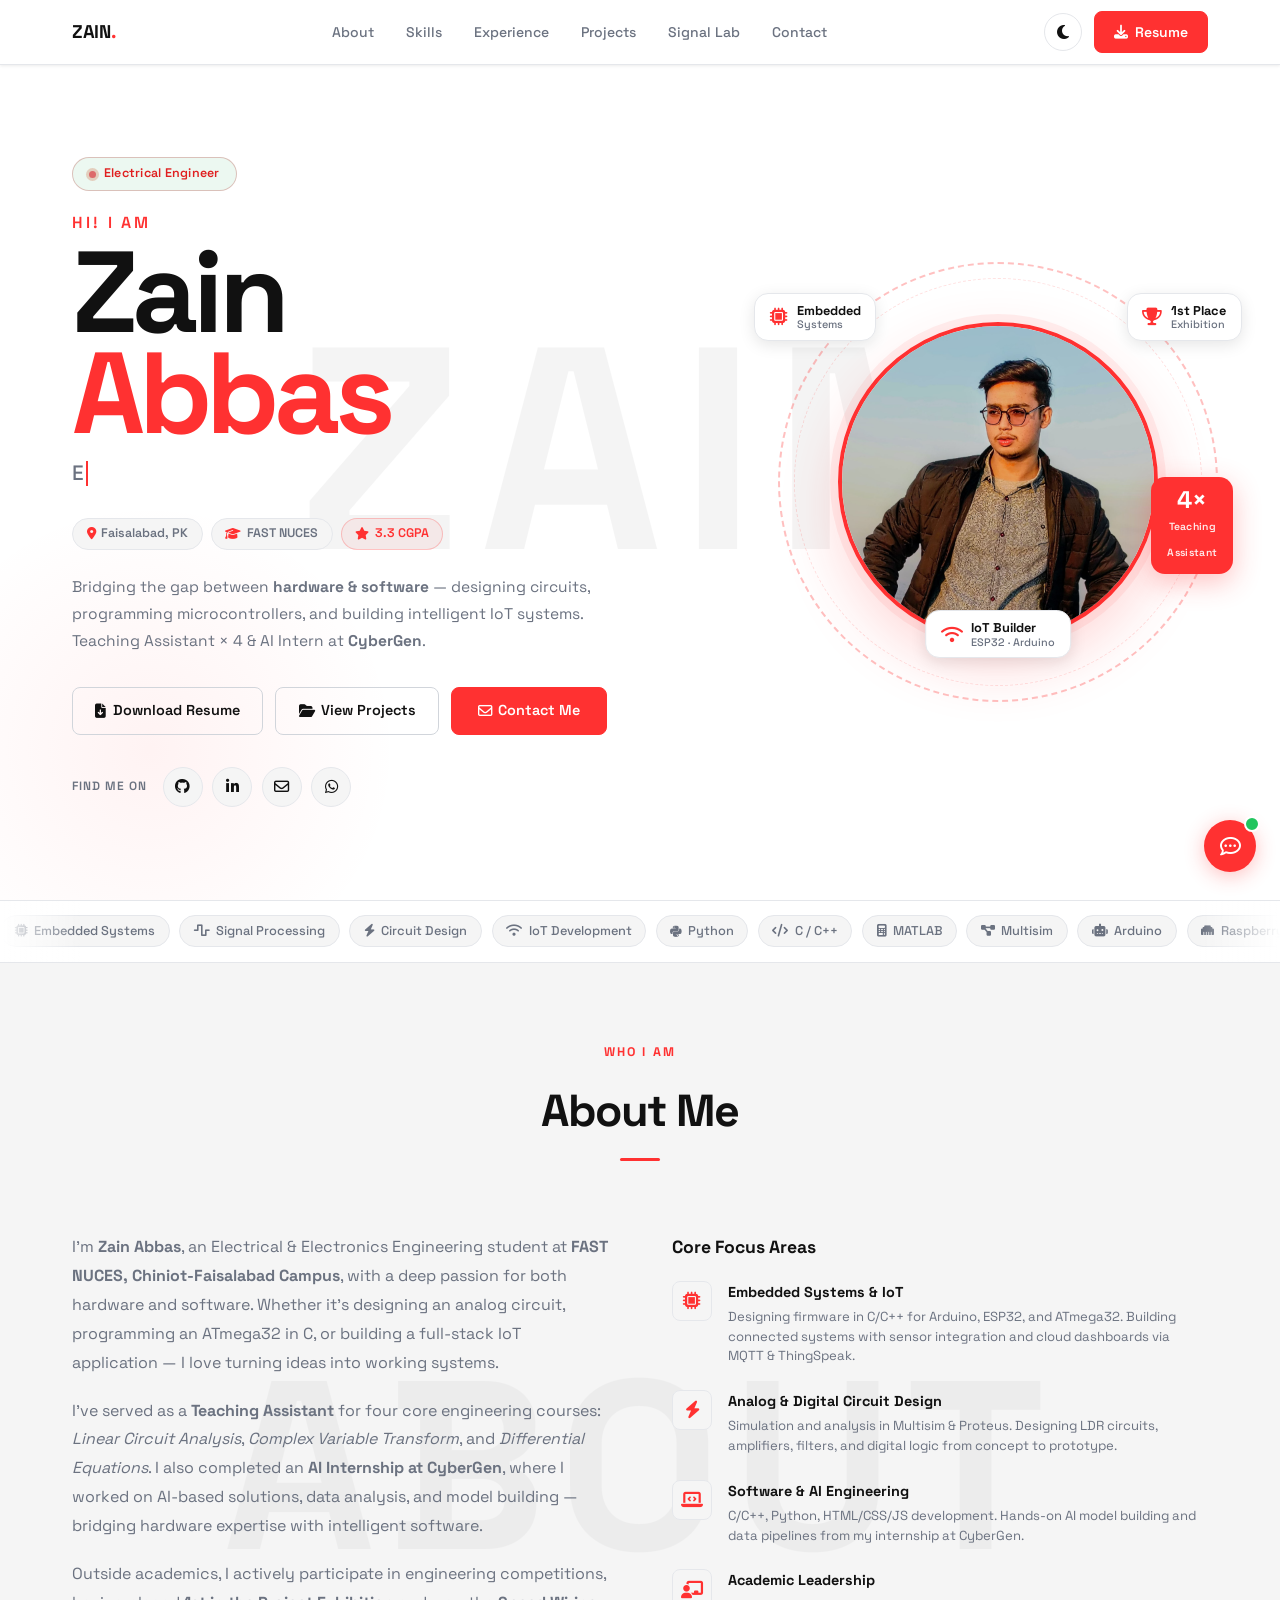
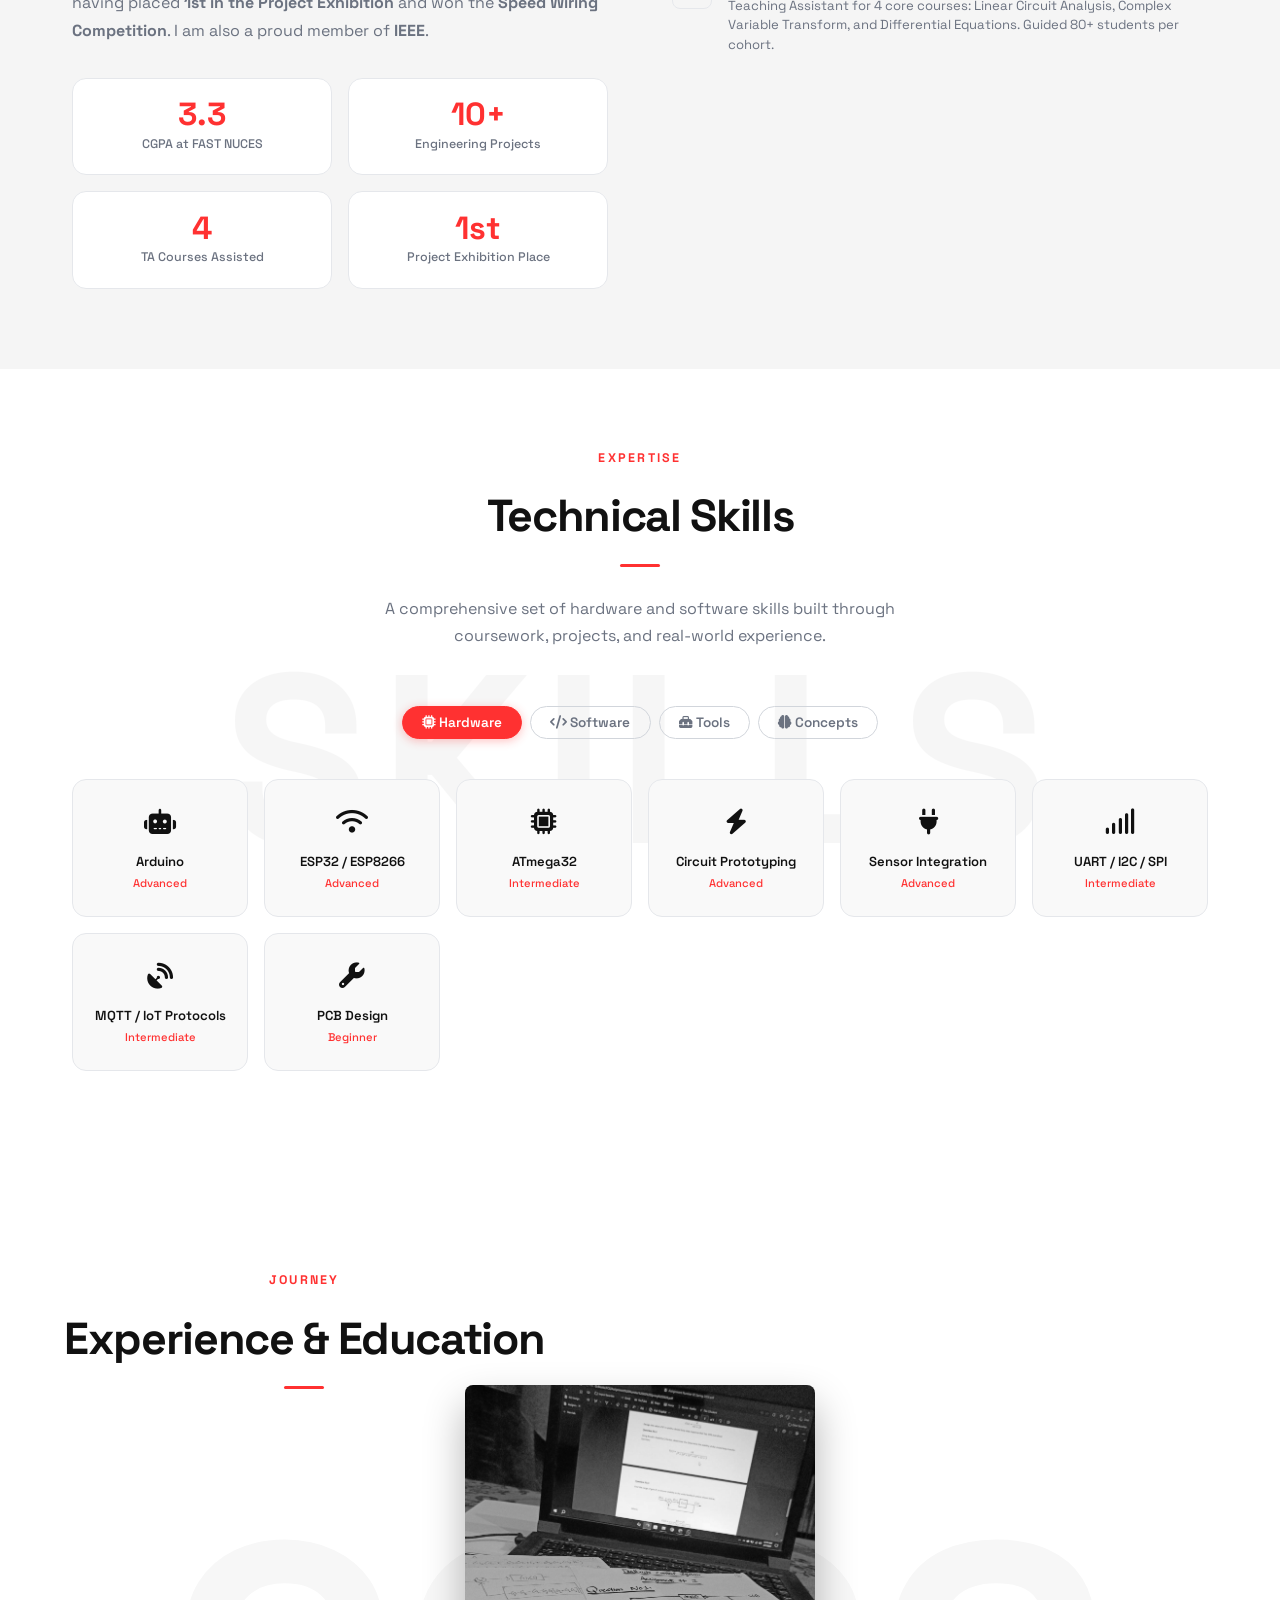
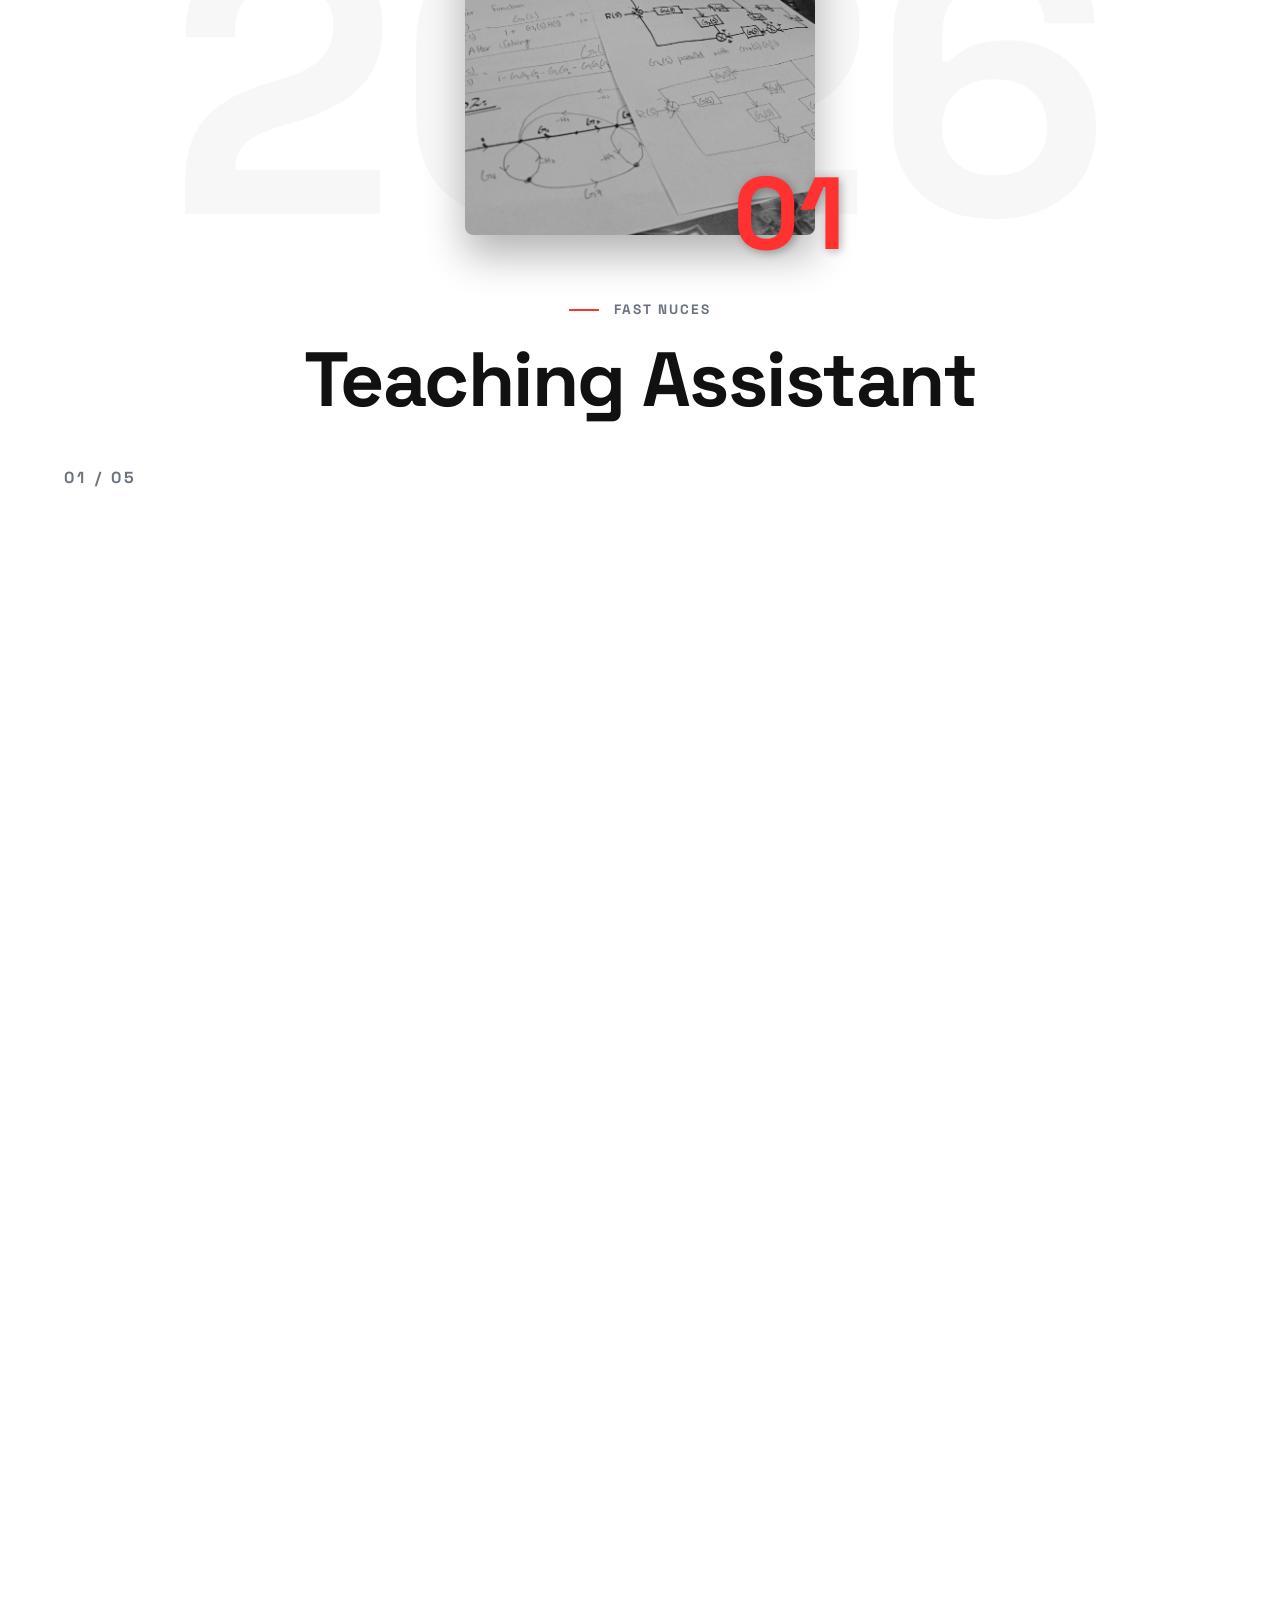
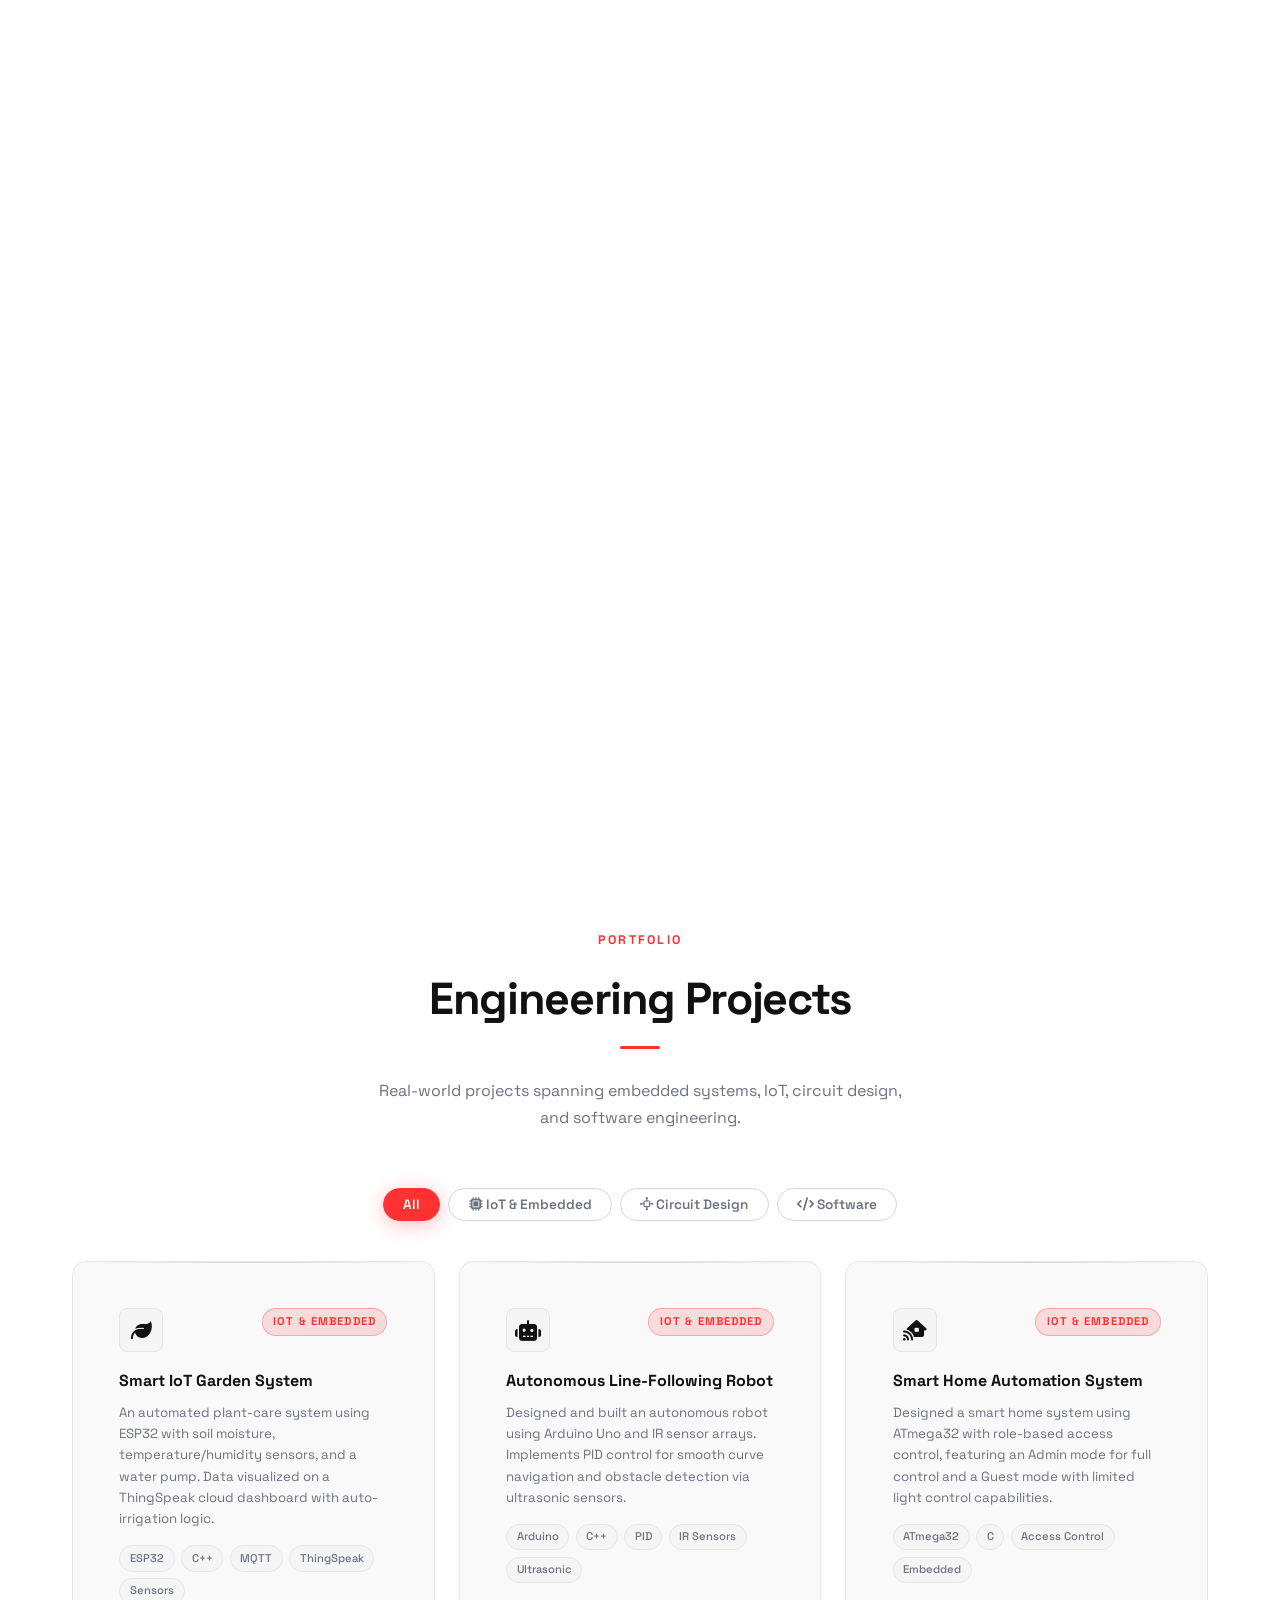
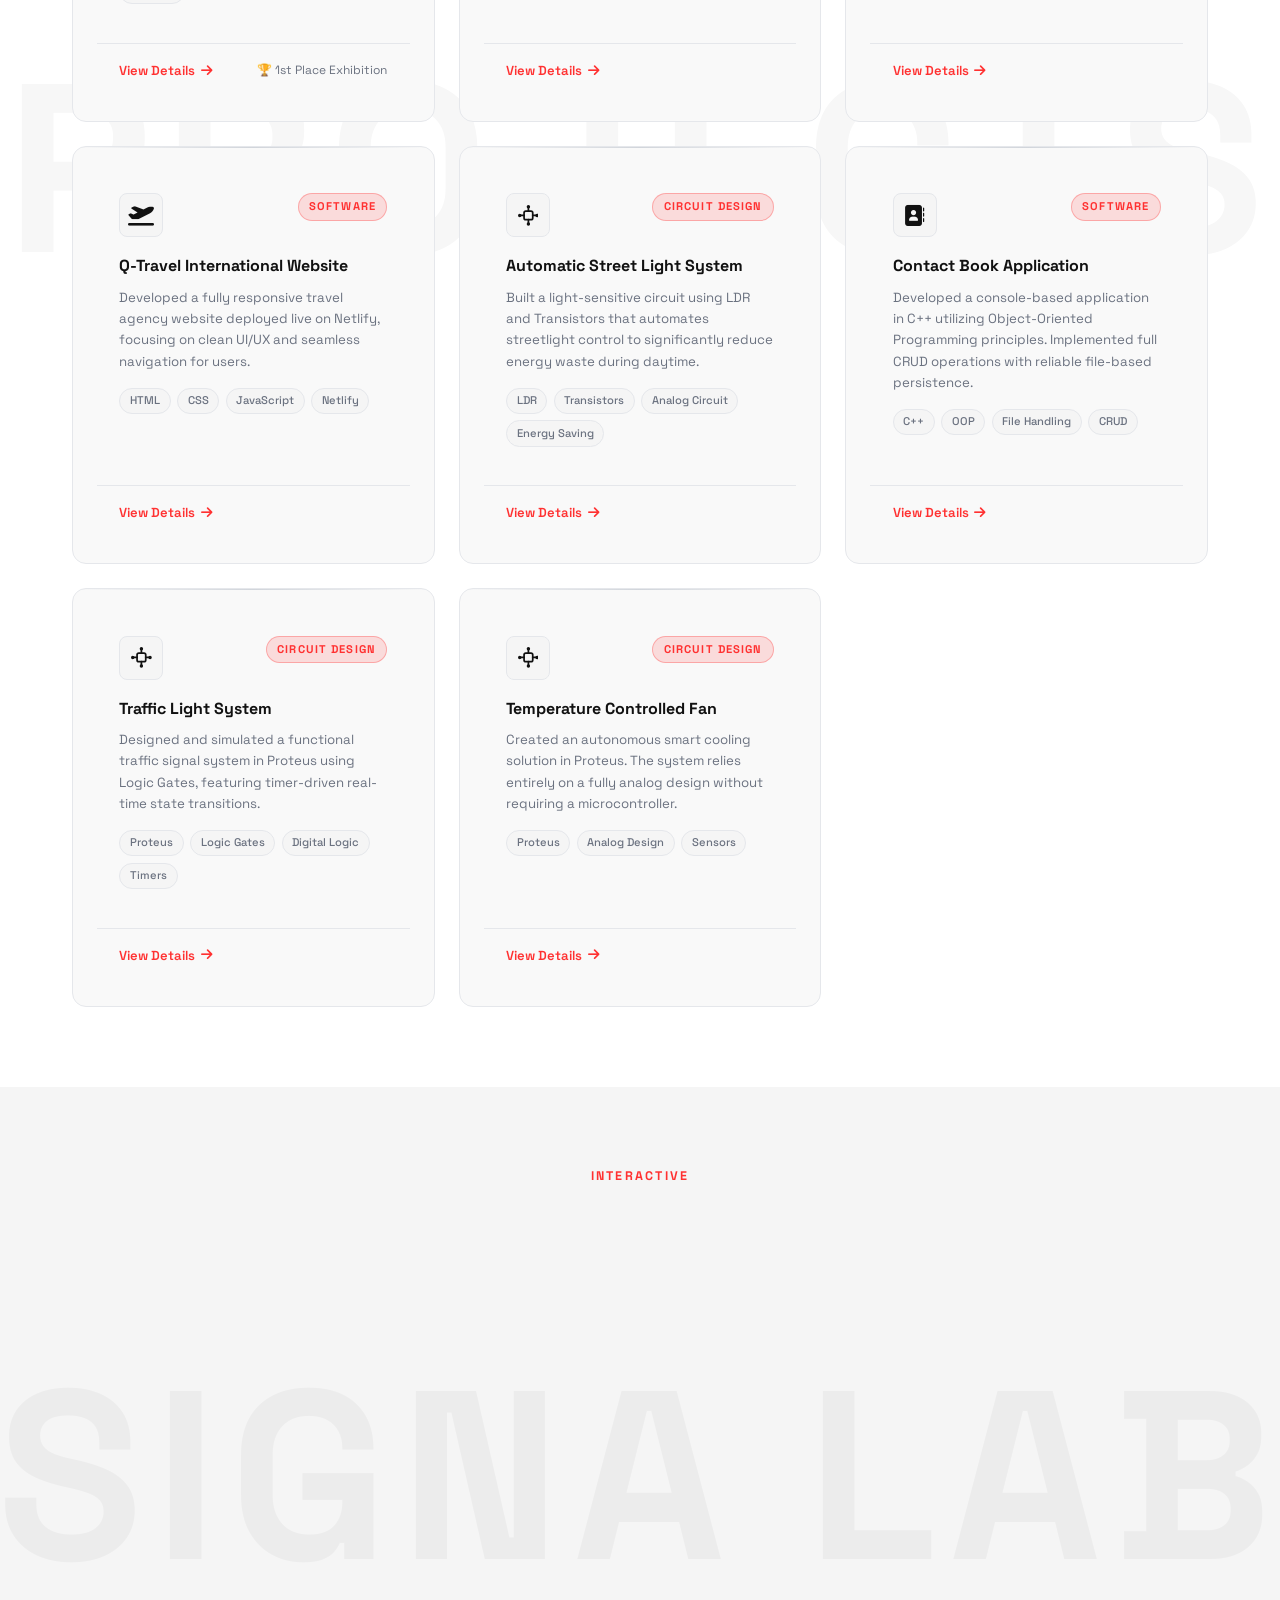
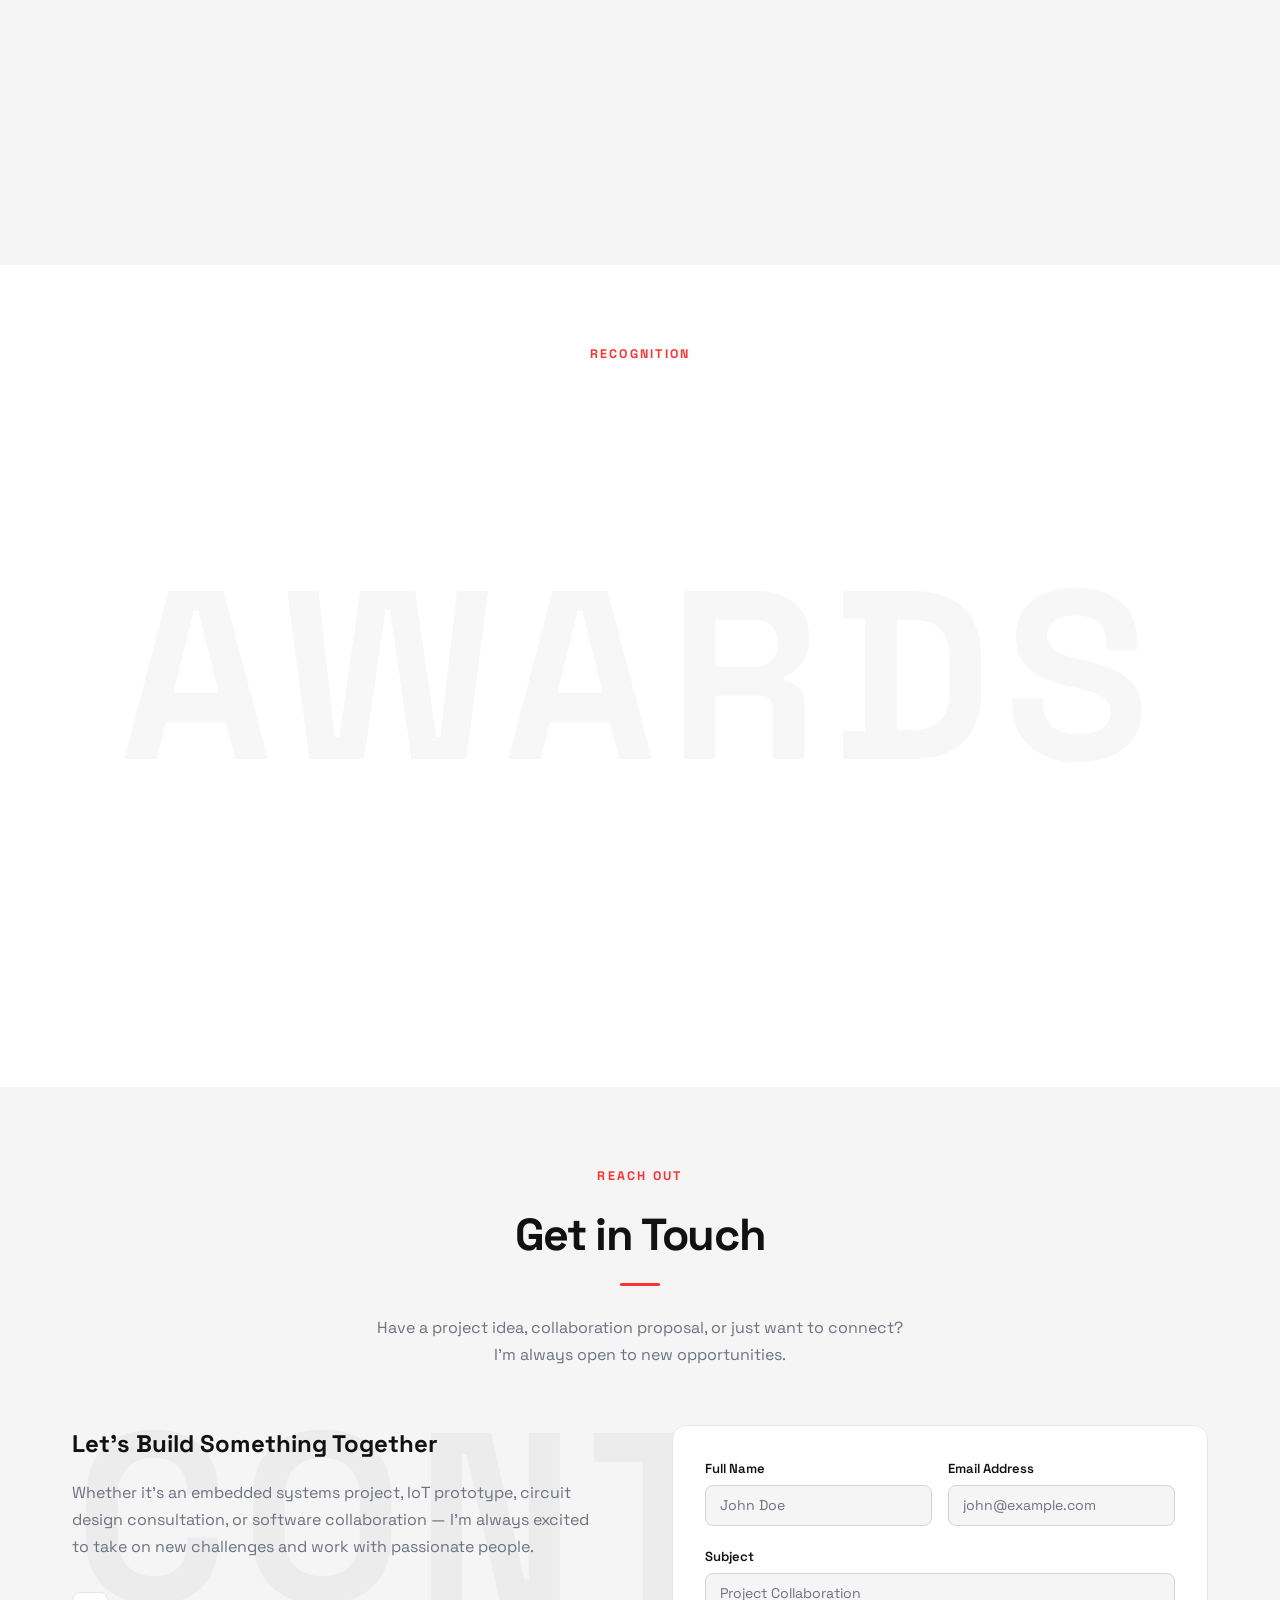
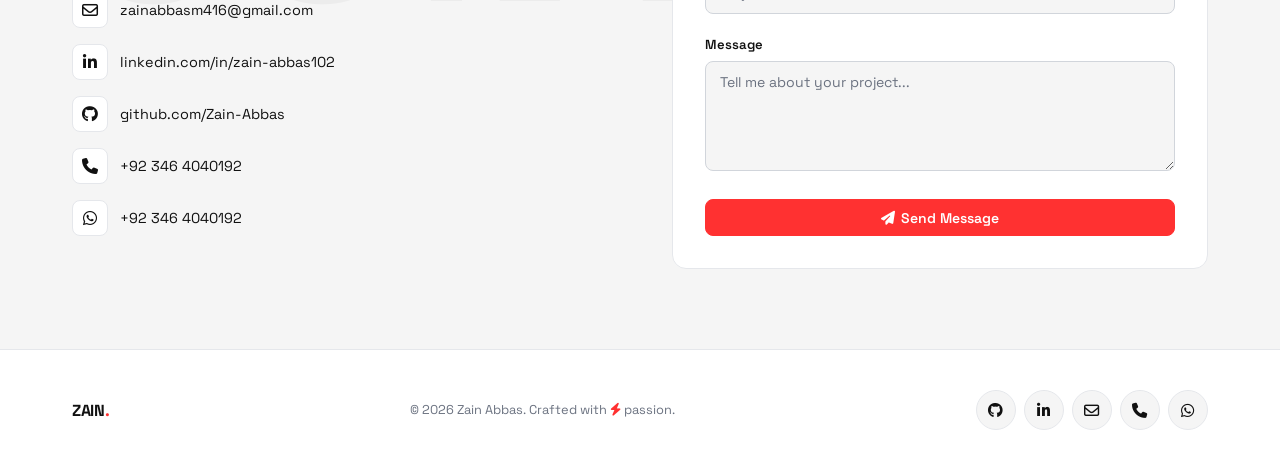
==== index.html @ e45c797a "Add files via upload" ====
<!doctype html>
<html lang="en" data-theme="light">
  <head>
    <meta charset="UTF-8" />
    <meta name="viewport" content="width=device-width, initial-scale=1.0" />
    <title>Zain Abbas — Electrical Engineer | Embedded Systems | IoT</title>
    <meta
      name="description"
      content="Zain Abbas — Electrical & Electronics Engineering student at FAST NUCES specializing in Embedded Systems, Circuit Design, IoT, and Software Development. CGPA 3.2+."
    />
    <meta name="author" content="Zain Abbas" />
    <meta
      name="keywords"
      content="Zain Abbas, Electrical Engineer, Embedded Systems, IoT, Circuit Design, FAST NUCES, C++, Python, MATLAB, Signal Processing"
    />
    <meta property="og:type" content="website" />
    <meta property="og:title" content="Zain Abbas — Electrical Engineer" />
    <meta
      property="og:description"
      content="Electrical & Electronics Engineering student specializing in Embedded Systems, IoT, Circuit Design & Software."
    />
    <meta name="robots" content="index, follow" />
    <link rel="canonical" href="https://zainabbas.me/" />

    <!-- Circular Profile favicon -->
    <link rel="icon" type="image/png" href="Images/favicon.png" sizes="32x32" />

    <!-- Stylesheet -->
    <link rel="stylesheet" href="styles.css" />

    <!-- Font Awesome for icons -->
    <link
      rel="stylesheet"
      href="https://cdnjs.cloudflare.com/ajax/libs/font-awesome/6.5.0/css/all.min.css"
    />
  </head>
  <body>
    <!-- ══════════════════════════════════════════════
     NAVBAR
══════════════════════════════════════════════ -->
    <header id="navbar">
      <div class="container">
        <nav class="nav-inner">
          <a href="#hero" class="nav-logo">ZAIN<span>.</span></a>

          <div class="nav-links">
            <a href="#about">About</a>
            <a href="#skills">Skills</a>
            <a href="#experience">Experience</a>
            <a href="#projects">Projects</a>
            <a href="#signal-lab">Signal Lab</a>
            <a href="#contact">Contact</a>
          </div>

          <div class="nav-right">
            <button
              id="theme-toggle"
              aria-label="Toggle theme"
              title="Toggle dark/light mode"
            >
              <i class="fa-solid fa-moon" id="theme-icon"></i>
            </button>
            <a href="CV/Resume.pdf" download class="btn-primary">
              <i class="fa-solid fa-download"></i> Resume
            </a>
            <button id="menu-toggle" aria-label="Open menu">
              <span></span><span></span><span></span>
            </button>
          </div>
        </nav>

        <!-- Mobile Menu -->
        <div class="mobile-menu" id="mobile-menu">
          <a href="#about">About</a>
          <a href="#skills">Skills</a>
          <a href="#experience">Experience</a>
          <a href="#projects">Projects</a>
          <a href="#signal-lab">Signal Lab</a>
          <a href="#contact">Contact</a>
        </div>
      </div>
    </header>

    <!-- ══════════════════════════════════════════════
     HERO
══════════════════════════════════════════════ -->
    <section id="hero" data-bg-text="ZAIN">
      <!-- Giant background ZAIN text -->
      <div class="hero-bg-text" aria-hidden="true">ZAIN</div>

      <div class="hero-particles" aria-hidden="true">
        <span
          class="particle"
          style="--x: 15%; --y: 20%; --d: 8s; --s: 0.4"
        ></span>
        <span
          class="particle"
          style="--x: 80%; --y: 15%; --d: 11s; --s: 0.8"
        ></span>
        <span
          class="particle"
          style="--x: 65%; --y: 60%; --d: 7s; --s: 0.3"
        ></span>
        <span
          class="particle"
          style="--x: 30%; --y: 75%; --d: 14s; --s: 0.5"
        ></span>
        <span
          class="particle"
          style="--x: 90%; --y: 45%; --d: 9s; --s: 0.35"
        ></span>
        <span
          class="particle"
          style="--x: 50%; --y: 40%; --d: 12s; --s: 0.45"
        ></span>
      </div>

      <div class="container">
        <div class="hero-inner">
          <!-- ── Left: Content ── -->
          <div class="hero-content">
            <!-- Availability badge -->
            <div class="hero-availability reveal">
              <span class="avail-dot"></span>
              Electrical Engineer
            </div>

            <!-- Greeting + Name -->
            <p class="hero-greeting reveal reveal-delay-1">Hi! I am</p>
            <h1 class="hero-name reveal reveal-delay-1">
              Zain<br /><span class="hero-name-accent">Abbas</span>
            </h1>

            <!-- Typed role -->
            <p class="hero-title reveal reveal-delay-2">
              <span id="typed-text"></span><span class="typed-cursor"></span>
            </p>

            <!-- Quick info pills -->
            <div class="hero-pills reveal reveal-delay-2">
              <span class="hero-pill"
                ><i class="fa-solid fa-location-dot"></i> Faisalabad, PK</span
              >
              <span class="hero-pill"
                ><i class="fa-solid fa-graduation-cap"></i> FAST NUCES</span
              >
              <span class="hero-pill hero-pill-accent"
                ><i class="fa-solid fa-star"></i> 3.3 CGPA</span
              >
            </div>

            <!-- Description -->
            <p class="hero-desc reveal reveal-delay-2">
              Bridging the gap between
              <strong>hardware &amp; software</strong> — designing circuits,
              programming microcontrollers, and building intelligent IoT
              systems. Teaching Assistant × 4 &amp; AI Intern at
              <strong>CyberGen</strong>.
            </p>

            <!-- CTA Buttons -->
            <div class="hero-actions reveal reveal-delay-3">
              <a href="CV/Resume.pdf" download class="btn-secondary">
                <i class="fa-solid fa-file-arrow-down"></i> Download Resume
              </a>
              <a href="#projects" class="btn-secondary">
                <i class="fa-solid fa-folder-open"></i> View Projects
              </a>
              <a href="#contact" class="btn-primary">
                <i class="fa-regular fa-envelope"></i> Contact Me
              </a>
            </div>

            <!-- Social icons -->
            <div class="hero-socials reveal reveal-delay-3">
              <span class="socials-label">Find me on</span>
              <a
                href="https://github.com/Zain-Abbas"
                target="_blank"
                rel="noopener"
                class="social-icon-btn"
                title="GitHub"
              >
                <i class="fa-brands fa-github"></i>
              </a>
              <a
                href="https://www.linkedin.com/in/zain-abbas102"
                target="_blank"
                rel="noopener"
                class="social-icon-btn"
                title="LinkedIn"
              >
                <i class="fa-brands fa-linkedin-in"></i>
              </a>
              <a
                href="mailto:zainabbasm416@gmail.com"
                class="social-icon-btn"
                title="Email"
              >
                <i class="fa-regular fa-envelope"></i>
              </a>
              <a
                href="https://wa.me/923464040192"
                target="_blank"
                rel="noopener"
                class="social-icon-btn whatsapp-btn"
                title="WhatsApp"
              >
                <i class="fa-brands fa-whatsapp"></i>
              </a>
            </div>
          </div>

          <!-- ── Right: Image ── -->
          <div class="hero-image-wrap reveal reveal-delay-2">
            <!-- Decorative ring -->
            <div class="hero-ring" aria-hidden="true"></div>

            <!-- Profile circle -->
            <div class="hero-image-circle">
              <img
                src="Images/Profile.jpg"
                alt="Zain Abbas — Electrical Engineer"
              />
            </div>

            <!-- Floating badges -->
            <div class="hero-float-badge badge-top-left">
              <i class="fa-solid fa-microchip"></i>
              <div>
                <strong>Embedded</strong>
                <span>Systems</span>
              </div>
            </div>

            <div class="hero-float-badge badge-top-right">
              <i class="fa-solid fa-trophy"></i>
              <div>
                <strong>1st Place</strong>
                <span>Exhibition</span>
              </div>
            </div>

            <div class="hero-float-badge badge-bottom">
              <i class="fa-solid fa-wifi"></i>
              <div>
                <strong>IoT Builder</strong>
                <span>ESP32 · Arduino</span>
              </div>
            </div>

            <!-- Experience counter -->
            <div class="hero-exp-badge">
              <strong>4×</strong>
              <span>Teaching<br />Assistant</span>
            </div>
          </div>
        </div>
      </div>
    </section>

    <!-- ══════════════════════════════════════════════
     TICKER
══════════════════════════════════════════════ -->
    <div id="ticker-section">
      <div class="ticker-wrap">
        <div class="ticker-track" id="ticker-track">
          <!-- Group 1 -->
          <div class="ticker-group">
            <span class="ticker-item"
              ><i class="fa-solid fa-microchip"></i> Embedded Systems</span
            >
            <span class="ticker-item"
              ><i class="fa-solid fa-wave-square"></i> Signal Processing</span
            >
            <span class="ticker-item"
              ><i class="fa-solid fa-bolt"></i> Circuit Design</span
            >
            <span class="ticker-item"
              ><i class="fa-solid fa-wifi"></i> IoT Development</span
            >
            <span class="ticker-item"
              ><i class="fa-brands fa-python"></i> Python</span
            >
            <span class="ticker-item"
              ><i class="fa-solid fa-code"></i> C / C++</span
            >
            <span class="ticker-item"
              ><i class="fa-solid fa-calculator"></i> MATLAB</span
            >
            <span class="ticker-item"
              ><i class="fa-solid fa-diagram-project"></i> Multisim</span
            >
            <span class="ticker-item"
              ><i class="fa-solid fa-robot"></i> Arduino</span
            >
            <span class="ticker-item"
              ><i class="fa-solid fa-ethernet"></i> Raspberry Pi</span
            >
            <span class="ticker-item"
              ><i class="fa-solid fa-network-wired"></i> PCB Design</span
            >
            <span class="ticker-item"
              ><i class="fa-solid fa-brain"></i> Machine Learning</span
            >
          </div>
          <!-- Group 2 (duplicate for seamless loop) -->
          <div class="ticker-group">
            <span class="ticker-item"
              ><i class="fa-solid fa-microchip"></i> Embedded Systems</span
            >
            <span class="ticker-item"
              ><i class="fa-solid fa-wave-square"></i> Signal Processing</span
            >
            <span class="ticker-item"
              ><i class="fa-solid fa-bolt"></i> Circuit Design</span
            >
            <span class="ticker-item"
              ><i class="fa-solid fa-wifi"></i> IoT Development</span
            >
            <span class="ticker-item"
              ><i class="fa-brands fa-python"></i> Python</span
            >
            <span class="ticker-item"
              ><i class="fa-solid fa-code"></i> C / C++</span
            >
            <span class="ticker-item"
              ><i class="fa-solid fa-calculator"></i> MATLAB</span
            >
            <span class="ticker-item"
              ><i class="fa-solid fa-diagram-project"></i> Multisim</span
            >
            <span class="ticker-item"
              ><i class="fa-solid fa-robot"></i> Arduino</span
            >
            <span class="ticker-item"
              ><i class="fa-solid fa-ethernet"></i> Raspberry Pi</span
            >
            <span class="ticker-item"
              ><i class="fa-solid fa-network-wired"></i> PCB Design</span
            >
            <span class="ticker-item"
              ><i class="fa-solid fa-brain"></i> Machine Learning</span
            >
          </div>
        </div>
      </div>
    </div>

    <!-- ══════════════════════════════════════════════
     ABOUT
══════════════════════════════════════════════ -->
    <section id="about" data-bg-text="ABOUT">
      <div class="container">
        <div class="section-heading">
          <span class="section-label">Who I Am</span>
          <h2 class="section-title reveal">About Me</h2>
        </div>

        <div class="about-grid">
          <div class="about-text reveal">
            <p>
              I'm <strong>Zain Abbas</strong>, an Electrical &amp; Electronics
              Engineering student at
              <strong>FAST NUCES, Chiniot-Faisalabad Campus</strong>, with a
              deep passion for both hardware and software. Whether it's
              designing an analog circuit, programming an ATmega32 in C, or
              building a full-stack IoT application — I love turning ideas into
              working systems.
            </p>
            <p>
              I've served as a <strong>Teaching Assistant</strong> for four core
              engineering courses: <em>Linear Circuit Analysis</em>,
              <em>Complex Variable Transform</em>, and
              <em>Differential Equations</em>. I also completed an
              <strong>AI Internship at CyberGen</strong>, where I worked on
              AI-based solutions, data analysis, and model building — bridging
              hardware expertise with intelligent software.
            </p>
            <p>
              Outside academics, I actively participate in engineering
              competitions, having placed
              <strong>1st in the Project Exhibition</strong> and won the
              <strong>Speed Wiring Competition</strong>. I am also a proud
              member of <strong>IEEE</strong>.
            </p>

            <div class="about-stats">
              <div class="stat-card reveal reveal-delay-1">
                <div class="num">3.3</div>
                <div class="label">CGPA at FAST NUCES</div>
              </div>
              <div class="stat-card reveal reveal-delay-1">
                <div class="num">10+</div>
                <div class="label">Engineering Projects</div>
              </div>
              <div class="stat-card reveal reveal-delay-2">
                <div class="num">4</div>
                <div class="label">TA Courses Assisted</div>
              </div>
              <div class="stat-card reveal reveal-delay-2">
                <div class="num">1st</div>
                <div class="label">Project Exhibition Place</div>
              </div>
            </div>
          </div>

          <div class="about-highlights reveal reveal-delay-2">
            <h3>Core Focus Areas</h3>

            <div class="highlight-item">
              <div class="highlight-icon">
                <i class="fa-solid fa-microchip"></i>
              </div>
              <div>
                <h4>Embedded Systems &amp; IoT</h4>
                <p>
                  Designing firmware in C/C++ for Arduino, ESP32, and ATmega32.
                  Building connected systems with sensor integration and cloud
                  dashboards via MQTT &amp; ThingSpeak.
                </p>
              </div>
            </div>

            <div class="highlight-item">
              <div class="highlight-icon"><i class="fa-solid fa-bolt"></i></div>
              <div>
                <h4>Analog &amp; Digital Circuit Design</h4>
                <p>
                  Simulation and analysis in Multisim &amp; Proteus. Designing
                  LDR circuits, amplifiers, filters, and digital logic from
                  concept to prototype.
                </p>
              </div>
            </div>

            <div class="highlight-item">
              <div class="highlight-icon">
                <i class="fa-solid fa-laptop-code"></i>
              </div>
              <div>
                <h4>Software &amp; AI Engineering</h4>
                <p>
                  C/C++, Python, HTML/CSS/JS development. Hands-on AI model
                  building and data pipelines from my internship at CyberGen.
                </p>
              </div>
            </div>

            <div class="highlight-item">
              <div class="highlight-icon">
                <i class="fa-solid fa-chalkboard-user"></i>
              </div>
              <div>
                <h4>Academic Leadership</h4>
                <p>
                  Teaching Assistant for 4 core courses: Linear Circuit
                  Analysis, Complex Variable Transform, and Differential
                  Equations. Guided 80+ students per cohort.
                </p>
              </div>
            </div>
          </div>
        </div>
      </div>
    </section>

    <!-- ══════════════════════════════════════════════
     SKILLS
══════════════════════════════════════════════ -->
    <section id="skills" data-bg-text="SKILLS">
      <div class="container">
        <div class="section-heading">
          <span class="section-label">Expertise</span>
          <h2 class="section-title reveal">Technical Skills</h2>
          <p class="section-desc reveal">
            A comprehensive set of hardware and software skills built through
            coursework, projects, and real-world experience.
          </p>
        </div>

        <div class="skills-tabs reveal">
          <button class="tab-btn active" data-tab="hardware">
            <i class="fa-solid fa-microchip"></i> Hardware
          </button>
          <button class="tab-btn" data-tab="software">
            <i class="fa-solid fa-code"></i> Software
          </button>
          <button class="tab-btn" data-tab="tools">
            <i class="fa-solid fa-toolbox"></i> Tools
          </button>
          <button class="tab-btn" data-tab="concepts">
            <i class="fa-solid fa-brain"></i> Concepts
          </button>
        </div>

        <!-- Hardware -->
        <div class="skills-panel active" id="tab-hardware">
          <div class="skill-card reveal">
            <div class="skill-icon"><i class="fa-solid fa-robot"></i></div>
            <div class="skill-name">Arduino</div>
            <div class="skill-level">Advanced</div>
          </div>
          <div class="skill-card reveal reveal-delay-1">
            <div class="skill-icon"><i class="fa-solid fa-wifi"></i></div>
            <div class="skill-name">ESP32 / ESP8266</div>
            <div class="skill-level">Advanced</div>
          </div>
          <div class="skill-card reveal reveal-delay-1">
            <div class="skill-icon"><i class="fa-solid fa-microchip"></i></div>
            <div class="skill-name">ATmega32</div>
            <div class="skill-level">Intermediate</div>
          </div>
          <div class="skill-card reveal reveal-delay-2">
            <div class="skill-icon"><i class="fa-solid fa-bolt"></i></div>
            <div class="skill-name">Circuit Prototyping</div>
            <div class="skill-level">Advanced</div>
          </div>
          <div class="skill-card reveal reveal-delay-2">
            <div class="skill-icon"><i class="fa-solid fa-plug"></i></div>
            <div class="skill-name">Sensor Integration</div>
            <div class="skill-level">Advanced</div>
          </div>
          <div class="skill-card reveal reveal-delay-3">
            <div class="skill-icon"><i class="fa-solid fa-signal"></i></div>
            <div class="skill-name">UART / I2C / SPI</div>
            <div class="skill-level">Intermediate</div>
          </div>
          <div class="skill-card reveal reveal-delay-3">
            <div class="skill-icon">
              <i class="fa-solid fa-satellite-dish"></i>
            </div>
            <div class="skill-name">MQTT / IoT Protocols</div>
            <div class="skill-level">Intermediate</div>
          </div>
          <div class="skill-card reveal">
            <div class="skill-icon"><i class="fa-solid fa-wrench"></i></div>
            <div class="skill-name">PCB Design</div>
            <div class="skill-level">Beginner</div>
          </div>
        </div>

        <!-- Software -->
        <div class="skills-panel" id="tab-software">
          <div class="skill-card reveal">
            <div class="skill-icon"><i class="fa-solid fa-c"></i></div>
            <div class="skill-name">C / C++</div>
            <div class="skill-level">Advanced</div>
          </div>
          <div class="skill-card reveal reveal-delay-1">
            <div class="skill-icon"><i class="fa-brands fa-python"></i></div>
            <div class="skill-name">Python</div>
            <div class="skill-level">Advanced</div>
          </div>
          <div class="skill-card reveal reveal-delay-1">
            <div class="skill-icon"><i class="fa-solid fa-calculator"></i></div>
            <div class="skill-name">MATLAB</div>
            <div class="skill-level">Intermediate</div>
          </div>
          <div class="skill-card reveal reveal-delay-2">
            <div class="skill-icon"><i class="fa-brands fa-html5"></i></div>
            <div class="skill-name">HTML / CSS / JS</div>
            <div class="skill-level">Intermediate</div>
          </div>
          <div class="skill-card reveal reveal-delay-2">
            <div class="skill-icon"><i class="fa-solid fa-brain"></i></div>
            <div class="skill-name">Machine Learning</div>
            <div class="skill-level">Intermediate</div>
          </div>
          <div class="skill-card reveal reveal-delay-3">
            <div class="skill-icon">
              <i class="fa-solid fa-code-branch"></i>
            </div>
            <div class="skill-name">Data Structures &amp; Algo</div>
            <div class="skill-level">Advanced</div>
          </div>
          <div class="skill-card reveal reveal-delay-3">
            <div class="skill-icon">
              <i class="fa-solid fa-object-group"></i>
            </div>
            <div class="skill-name">OOP / Design Patterns</div>
            <div class="skill-level">Advanced</div>
          </div>
          <div class="skill-card reveal">
            <div class="skill-icon"><i class="fa-solid fa-database"></i></div>
            <div class="skill-name">SQL Basics</div>
            <div class="skill-level">Beginner</div>
          </div>
        </div>

        <!-- Tools -->
        <div class="skills-panel" id="tab-tools">
          <div class="skill-card reveal">
            <div class="skill-icon"><i class="fa-solid fa-microscope"></i></div>
            <div class="skill-name">Multisim</div>
            <div class="skill-level">Advanced</div>
          </div>
          <div class="skill-card reveal reveal-delay-1">
            <div class="skill-icon">
              <i class="fa-solid fa-ruler-combined"></i>
            </div>
            <div class="skill-name">Proteus</div>
            <div class="skill-level">Intermediate</div>
          </div>
          <div class="skill-card reveal reveal-delay-1">
            <div class="skill-icon"><i class="fa-solid fa-chart-line"></i></div>
            <div class="skill-name">Simulink</div>
            <div class="skill-level">Intermediate</div>
          </div>
          <div class="skill-card reveal reveal-delay-2">
            <div class="skill-icon"><i class="fa-brands fa-github"></i></div>
            <div class="skill-name">Git / GitHub</div>
            <div class="skill-level">Intermediate</div>
          </div>
          <div class="skill-card reveal reveal-delay-2">
            <div class="skill-icon"><i class="fa-solid fa-cloud"></i></div>
            <div class="skill-name">ThingSpeak / MQTT</div>
            <div class="skill-level">Intermediate</div>
          </div>
          <div class="skill-card reveal reveal-delay-3">
            <div class="skill-icon"><i class="fa-solid fa-robot"></i></div>
            <div class="skill-name">Arduino IDE</div>
            <div class="skill-level">Advanced</div>
          </div>
          <div class="skill-card reveal reveal-delay-3">
            <div class="skill-icon"><i class="fa-brands fa-linux"></i></div>
            <div class="skill-name">Linux CLI</div>
            <div class="skill-level">Intermediate</div>
          </div>
          <div class="skill-card reveal">
            <div class="skill-icon"><i class="fa-solid fa-globe"></i></div>
            <div class="skill-name">Netlify / Web Deploy</div>
            <div class="skill-level">Intermediate</div>
          </div>
        </div>

        <!-- Concepts -->
        <div class="skills-panel" id="tab-concepts">
          <div class="skill-card reveal">
            <div class="skill-icon">
              <i class="fa-solid fa-wave-square"></i>
            </div>
            <div class="skill-name">Signal Processing</div>
            <div class="skill-level">Intermediate</div>
          </div>
          <div class="skill-card reveal reveal-delay-1">
            <div class="skill-icon"><i class="fa-solid fa-shuffle"></i></div>
            <div class="skill-name">Digital Logic Design</div>
            <div class="skill-level">Advanced</div>
          </div>
          <div class="skill-card reveal reveal-delay-1">
            <div class="skill-icon">
              <i class="fa-solid fa-satellite-dish"></i>
            </div>
            <div class="skill-name">Communications</div>
            <div class="skill-level">Intermediate</div>
          </div>
          <div class="skill-card reveal reveal-delay-2">
            <div class="skill-icon"><i class="fa-solid fa-gear"></i></div>
            <div class="skill-name">Control Systems</div>
            <div class="skill-level">Intermediate</div>
          </div>
          <div class="skill-card reveal reveal-delay-2">
            <div class="skill-icon">
              <i class="fa-solid fa-battery-full"></i>
            </div>
            <div class="skill-name">Power Electronics</div>
            <div class="skill-level">Beginner</div>
          </div>
          <div class="skill-card reveal reveal-delay-3">
            <div class="skill-icon">
              <i class="fa-solid fa-network-wired"></i>
            </div>
            <div class="skill-name">Linear Circuit Analysis</div>
            <div class="skill-level">Advanced</div>
          </div>
          <div class="skill-card reveal reveal-delay-3">
            <div class="skill-icon"><i class="fa-solid fa-lightbulb"></i></div>
            <div class="skill-name">Semiconductor Physics</div>
            <div class="skill-level">Intermediate</div>
          </div>
          <div class="skill-card reveal">
            <div class="skill-icon"><i class="fa-solid fa-chart-line"></i></div>
            <div class="skill-name">Data Analysis</div>
            <div class="skill-level">Intermediate</div>
          </div>
        </div>
      </div>
    </section>

    <!-- ══════════════════════════════════════════════
     EXPERIENCE & EDUCATION
══════════════════════════════════════════════ -->
    <section id="experience" data-bg-text="">
      <div class="sticky-scroll-container">
        <div class="section-heading" style="position: absolute; top: 40px; left: 5vw; z-index: 10; text-align: left;">
          <span class="section-label">Journey</span>
          <h2 class="section-title reveal" style="margin-bottom: 0;">Experience &amp; Education</h2>
        </div>
      
      <div id="slide-counter">01 / 05</div>
      
      <div class="horizontal-slider" id="horizontal-track">
        
        <!-- Slide 1 -->
        <div class="slide-item">
          <div class="slide-bg-text">2026</div>
          <div class="slide-content">
            <div class="slide-image-container">
              <img src="Images/DIFF.jpg" alt="Teaching Assistant" />
              <div class="slide-number">01</div>
            </div>
            <div class="slide-subtitle">FAST NUCES</div>
            <h3 class="slide-title">Teaching Assistant</h3>
          </div>
        </div>

        <!-- Slide 2 -->
        <div class="slide-item">
          <div class="slide-bg-text">2025</div>
          <div class="slide-content">
            <div class="slide-image-container">
              <img src="Images/CVT.jpg" alt="Teaching Assistant" />
              <div class="slide-number">02</div>
            </div>
            <div class="slide-subtitle">FAST NUCES</div>
            <h3 class="slide-title">Teaching Assistant</h3>
          </div>
        </div>

        <!-- Slide 3 -->
        <div class="slide-item">
          <div class="slide-bg-text">2025</div>
          <div class="slide-content">
            <div class="slide-image-container">
              <img src="Images/CyberGen.jpg" alt="AI Intern" />
              <div class="slide-number">03</div>
            </div>
            <div class="slide-subtitle">CyberGen</div>
            <h3 class="slide-title">AI Intern</h3>
          </div>
        </div>

        <!-- Slide 4 -->
        <div class="slide-item">
          <div class="slide-bg-text">2025</div>
          <div class="slide-content">
            <div class="slide-image-container">
              <img src="Images/LCA.jpg" alt="Teaching Assistant" />
              <div class="slide-number">04</div>
            </div>
            <div class="slide-subtitle">FAST NUCES</div>
            <h3 class="slide-title">Teaching Assistant</h3>
          </div>
        </div>

        <!-- Slide 5 -->
        <div class="slide-item">
          <div class="slide-bg-text">2023</div>
          <div class="slide-content">
            <div class="slide-image-container">
              <img src="Images/EE.jpg" alt="B.S. Electrical & Electronics Engineering" />
              <div class="slide-number">05</div>
            </div>
            <div class="slide-subtitle">FAST NUCES</div>
            <h3 class="slide-title">B.S. Engineering</h3>
          </div>
        </div>

      </div>
      </div>
    </section>

    <!-- ══════════════════════════════════════════════
     PROJECTS
══════════════════════════════════════════════ -->
    <section id="projects" data-bg-text="PROJECTS">
      <div class="container">
        <div class="section-heading">
          <span class="section-label">Portfolio</span>
          <h2 class="section-title reveal">Engineering Projects</h2>
          <p class="section-desc reveal">
            Real-world projects spanning embedded systems, IoT, circuit design,
            and software engineering.
          </p>
        </div>

        <div class="filter-bar reveal">
          <button class="filter-btn active" data-filter="all">All</button>
          <button class="filter-btn" data-filter="iot">
            <i class="fa-solid fa-microchip"></i> IoT &amp; Embedded
          </button>
          <button class="filter-btn" data-filter="circuit">
            <svg
              xmlns="http://www.w3.org/2000/svg"
              viewBox="0 0 24 24"
              fill="none"
              stroke="currentColor"
              stroke-width="2"
              stroke-linecap="round"
              stroke-linejoin="round"
              style="width: 1em; height: 1em; vertical-align: -0.125em"
            >
              <rect x="7" y="7" width="10" height="10" rx="2" />
              <path d="M7 12H3" />
              <path d="M21 12h-4" />
              <path d="M12 7V3" />
              <path d="M12 21v-4" />
              <circle cx="2" cy="12" r="1" />
              <circle cx="22" cy="12" r="1" />
              <circle cx="12" cy="2" r="1" />
              <circle cx="12" cy="22" r="1" />
            </svg>
            Circuit Design
          </button>
          <button class="filter-btn" data-filter="software">
            <i class="fa-solid fa-code"></i> Software
          </button>
        </div>

        <div class="projects-grid">
          <!-- P1: Smart IoT Garden -->
          <div class="project-card reveal" data-category="iot">
            <div class="project-header">
              <div class="project-icon"><i class="fa-solid fa-leaf"></i></div>
              <span class="project-tag">IoT &amp; Embedded</span>
            </div>
            <div class="project-body">
              <h3>Smart IoT Garden System</h3>
              <p>
                An automated plant-care system using ESP32 with soil moisture,
                temperature/humidity sensors, and a water pump. Data visualized
                on a ThingSpeak cloud dashboard with auto-irrigation logic.
              </p>
              <div class="project-tags">
                <span>ESP32</span><span>C++</span><span>MQTT</span
                ><span>ThingSpeak</span><span>Sensors</span>
              </div>
            </div>
            <div class="project-footer">
              <a
                href="https://www.linkedin.com/posts/zain-abbas102_iot-smartliving-innovation-activity-7458925003842179072-uLkd?utm_source=share&utm_medium=member_desktop&rcm=ACoAAFdQwbkBb4Y1GaxvWY8gkyeqTyDSZcvUztA"
                class="project-link"
                target="_blank"
                rel="noopener"
                >View Details <i class="fa-solid fa-arrow-right"></i
              ></a>
              <span style="font-size: 0.75rem; color: var(--fg-muted)"
                >🏆 1st Place Exhibition</span
              >
            </div>
          </div>

          <!-- P2: Autonomous Line-Following Robot -->
          <div class="project-card reveal reveal-delay-1" data-category="iot">
            <div class="project-header">
              <div class="project-icon"><i class="fa-solid fa-robot"></i></div>
              <span class="project-tag">IoT &amp; Embedded</span>
            </div>
            <div class="project-body">
              <h3>Autonomous Line-Following Robot</h3>
              <p>
                Designed and built an autonomous robot using Arduino Uno and IR
                sensor arrays. Implements PID control for smooth curve
                navigation and obstacle detection via ultrasonic sensors.
              </p>
              <div class="project-tags">
                <span>Arduino</span><span>C++</span><span>PID</span
                ><span>IR Sensors</span><span>Ultrasonic</span>
              </div>
            </div>
            <div class="project-footer">
              <a
                href="https://www.linkedin.com/posts/zain-abbas102_digitallogicdesign-engineeringprojects-automation-activity-7362694684525125632-vlA1?utm_source=share&utm_medium=member_desktop&rcm=ACoAAFdQwbkBb4Y1GaxvWY8gkyeqTyDSZcvUztA"
                class="project-link"
                target="_blank"
                rel="noopener"
                >View Details <i class="fa-solid fa-arrow-right"></i
              ></a>
            </div>
          </div>

          <!-- P3: Smart Home Automation System -->
          <div class="project-card reveal reveal-delay-2" data-category="iot">
            <div class="project-header">
              <div class="project-icon">
                <i class="fa-solid fa-house-signal"></i>
              </div>
              <span class="project-tag">IoT &amp; Embedded</span>
            </div>
            <div class="project-body">
              <h3>Smart Home Automation System</h3>
              <p>
                Designed a smart home system using ATmega32 with role-based
                access control, featuring an Admin mode for full control and a
                Guest mode with limited light control capabilities.
              </p>
              <div class="project-tags">
                <span>ATmega32</span><span>C</span><span>Access Control</span
                ><span>Embedded</span>
              </div>
            </div>
            <div class="project-footer">
              <a
                href="https://www.linkedin.com/posts/zain-abbas102_embeddedsystems-atmega32-smarthome-activity-7421405289159184384-x_cl?utm_source=share&utm_medium=member_desktop&rcm=ACoAAFdQwbkBb4Y1GaxvWY8gkyeqTyDSZcvUztA"
                class="project-link"
                target="_blank"
                rel="noopener"
                >View Details <i class="fa-solid fa-arrow-right"></i
              ></a>
            </div>
          </div>

          <!-- P4: Q-Travel International Website -->
          <div class="project-card reveal" data-category="software">
            <div class="project-header">
              <div class="project-icon">
                <i class="fa-solid fa-plane-departure"></i>
              </div>
              <span class="project-tag">Software</span>
            </div>
            <div class="project-body">
              <h3>Q-Travel International Website</h3>
              <p>
                Developed a fully responsive travel agency website deployed live
                on Netlify, focusing on clean UI/UX and seamless navigation for
                users.
              </p>
              <div class="project-tags">
                <span>HTML</span><span>CSS</span><span>JavaScript</span
                ><span>Netlify</span>
              </div>
            </div>
            <div class="project-footer">
              <a
                href="https://qtravelchiniot.netlify.app/"
                class="project-link"
                target="_blank"
                rel="noopener"
                >View Details <i class="fa-solid fa-arrow-right"></i
              ></a>
            </div>
          </div>

          <!-- P5: Automatic Street Light System -->
          <div
            class="project-card reveal reveal-delay-1"
            data-category="circuit"
          >
            <div class="project-header">
              <div class="project-icon">
                <svg
                  xmlns="http://www.w3.org/2000/svg"
                  viewBox="0 0 24 24"
                  fill="none"
                  stroke="currentColor"
                  stroke-width="2"
                  stroke-linecap="round"
                  stroke-linejoin="round"
                  style="width: 1em; height: 1em"
                >
                  <rect x="7" y="7" width="10" height="10" rx="2" />
                  <path d="M7 12H3" />
                  <path d="M21 12h-4" />
                  <path d="M12 7V3" />
                  <path d="M12 21v-4" />
                  <circle cx="2" cy="12" r="1" />
                  <circle cx="22" cy="12" r="1" />
                  <circle cx="12" cy="2" r="1" />
                  <circle cx="12" cy="22" r="1" />
                </svg>
              </div>
              <span class="project-tag">Circuit Design</span>
            </div>
            <div class="project-body">
              <h3>Automatic Street Light System</h3>
              <p>
                Built a light-sensitive circuit using LDR and Transistors that
                automates streetlight control to significantly reduce energy
                waste during daytime.
              </p>
              <div class="project-tags">
                <span>LDR</span><span>Transistors</span
                ><span>Analog Circuit</span><span>Energy Saving</span>
              </div>
            </div>
            <div class="project-footer">
              <a
                href="https://www.linkedin.com/posts/zain-abbas102_electricalengineering-automation-smartlighting-activity-7305996660428394496-yrMN?utm_source=share&utm_medium=member_desktop&rcm=ACoAAFdQwbkBb4Y1GaxvWY8gkyeqTyDSZcvUztA"
                class="project-link"
                target="_blank"
                rel="noopener"
                >View Details <i class="fa-solid fa-arrow-right"></i
              ></a>
            </div>
          </div>

          <!-- P6: Contact Book Application -->
          <div
            class="project-card reveal reveal-delay-2"
            data-category="software"
          >
            <div class="project-header">
              <div class="project-icon">
                <i class="fa-solid fa-address-book"></i>
              </div>
              <span class="project-tag">Software</span>
            </div>
            <div class="project-body">
              <h3>Contact Book Application</h3>
              <p>
                Developed a console-based application in C++ utilizing
                Object-Oriented Programming principles. Implemented full CRUD
                operations with reliable file-based persistence.
              </p>
              <div class="project-tags">
                <span>C++</span><span>OOP</span><span>File Handling</span
                ><span>CRUD</span>
              </div>
            </div>
            <div class="project-footer">
              <a
                href="https://www.linkedin.com/posts/zain-abbas102_cplusplus-oop-programming-activity-7306177261949394944-Xwtk?utm_source=share&utm_medium=member_desktop&rcm=ACoAAFdQwbkBb4Y1GaxvWY8gkyeqTyDSZcvUztA"
                class="project-link"
                target="_blank"
                rel="noopener"
                >View Details <i class="fa-solid fa-arrow-right"></i
              ></a>
            </div>
          </div>

          <!-- P7: Traffic Light System -->
          <div class="project-card reveal" data-category="circuit">
            <div class="project-header">
              <div class="project-icon">
                <svg
                  xmlns="http://www.w3.org/2000/svg"
                  viewBox="0 0 24 24"
                  fill="none"
                  stroke="currentColor"
                  stroke-width="2"
                  stroke-linecap="round"
                  stroke-linejoin="round"
                  style="width: 1em; height: 1em"
                >
                  <rect x="7" y="7" width="10" height="10" rx="2" />
                  <path d="M7 12H3" />
                  <path d="M21 12h-4" />
                  <path d="M12 7V3" />
                  <path d="M12 21v-4" />
                  <circle cx="2" cy="12" r="1" />
                  <circle cx="22" cy="12" r="1" />
                  <circle cx="12" cy="2" r="1" />
                  <circle cx="12" cy="22" r="1" />
                </svg>
              </div>
              <span class="project-tag">Circuit Design</span>
            </div>
            <div class="project-body">
              <h3>Traffic Light System</h3>
              <p>
                Designed and simulated a functional traffic signal system in
                Proteus using Logic Gates, featuring timer-driven real-time
                state transitions.
              </p>
              <div class="project-tags">
                <span>Proteus</span><span>Logic Gates</span
                ><span>Digital Logic</span><span>Timers</span>
              </div>
            </div>
            <div class="project-footer">
              <a
                href="https://www.linkedin.com/posts/zain-abbas102_trafficlight-electronics-555timer-activity-7309015007743066112-DYOj?utm_source=share&utm_medium=member_desktop&rcm=ACoAAFdQwbkBb4Y1GaxvWY8gkyeqTyDSZcvUztA"
                class="project-link"
                target="_blank"
                rel="noopener"
                >View Details <i class="fa-solid fa-arrow-right"></i
              ></a>
            </div>
          </div>

          <!-- P8: Temperature Controlled Fan -->
          <div
            class="project-card reveal reveal-delay-1"
            data-category="circuit"
          >
            <div class="project-header">
              <div class="project-icon">
                <svg
                  xmlns="http://www.w3.org/2000/svg"
                  viewBox="0 0 24 24"
                  fill="none"
                  stroke="currentColor"
                  stroke-width="2"
                  stroke-linecap="round"
                  stroke-linejoin="round"
                  style="width: 1em; height: 1em"
                >
                  <rect x="7" y="7" width="10" height="10" rx="2" />
                  <path d="M7 12H3" />
                  <path d="M21 12h-4" />
                  <path d="M12 7V3" />
                  <path d="M12 21v-4" />
                  <circle cx="2" cy="12" r="1" />
                  <circle cx="22" cy="12" r="1" />
                  <circle cx="12" cy="2" r="1" />
                  <circle cx="12" cy="22" r="1" />
                </svg>
              </div>
              <span class="project-tag">Circuit Design</span>
            </div>
            <div class="project-body">
              <h3>Temperature Controlled Fan</h3>
              <p>
                Created an autonomous smart cooling solution in Proteus. The
                system relies entirely on a fully analog design without
                requiring a microcontroller.
              </p>
              <div class="project-tags">
                <span>Proteus</span><span>Analog Design</span
                ><span>Sensors</span>
              </div>
            </div>
            <div class="project-footer">
              <a
                href="https://www.linkedin.com/posts/zain-abbas102_electronics-circuitdesign-engineering-activity-7417060409691561984-pnxB?utm_source=share&utm_medium=member_desktop&rcm=ACoAAFdQwbkBb4Y1GaxvWY8gkyeqTyDSZcvUztA"
                class="project-link"
                target="_blank"
                rel="noopener"
                >View Details <i class="fa-solid fa-arrow-right"></i
              ></a>
            </div>
          </div>
        </div>
      </div>
    </section>

    <!-- ══════════════════════════════════════════════
     SIGNAL LAB
══════════════════════════════════════════════ -->
    <section id="signal-lab" data-bg-text="SIGNA LAB">
      <div class="container">
        <div class="section-heading">
          <span class="section-label">Interactive</span>
          <h2 class="section-title reveal">Signal Lab</h2>
          <p class="section-desc reveal">
            An interactive oscilloscope simulation — adjust the controls to
            generate and visualize electrical waveforms in real-time.
          </p>
        </div>

        <div class="lab-grid reveal">
          <!-- Oscilloscope Display -->
          <div class="oscilloscope-wrap">
            <div class="osc-header">
              <div class="osc-dot red"></div>
              <div class="osc-dot yellow"></div>
              <div class="osc-dot green"></div>
              <span class="osc-label">OSCILLOSCOPE — CH1</span>
            </div>
            <canvas id="oscCanvas" width="620" height="220"></canvas>
            <div class="osc-info">
              <span>FREQ: <strong id="osc-freq-val">50 Hz</strong></span>
              <span>AMP: <strong id="osc-amp-val">1.0 V</strong></span>
              <span>WAVE: <strong id="osc-wave-val">SINE</strong></span>
              <span>TIME: <strong id="osc-time-val">0 ms</strong></span>
            </div>
          </div>

          <!-- Controls -->
          <div class="lab-controls">
            <h3>Signal Generator</h3>

            <div class="control-group">
              <label>Frequency <span id="freq-display">50 Hz</span></label>
              <input
                type="range"
                id="freq-slider"
                min="1"
                max="200"
                value="50"
              />
            </div>

            <div class="control-group">
              <label>Amplitude <span id="amp-display">1.0 V</span></label>
              <input
                type="range"
                id="amp-slider"
                min="1"
                max="10"
                value="5"
                step="1"
              />
            </div>

            <div class="control-group">
              <label>Noise Level <span id="noise-display">0%</span></label>
              <input
                type="range"
                id="noise-slider"
                min="0"
                max="100"
                value="0"
              />
            </div>

            <div class="control-group">
              <label>Waveform</label>
              <div class="wave-selector">
                <button class="wave-btn active" data-wave="sine">SINE</button>
                <button class="wave-btn" data-wave="square">SQR</button>
                <button class="wave-btn" data-wave="triangle">TRI</button>
                <button class="wave-btn" data-wave="sawtooth">SAW</button>
              </div>
            </div>
          </div>
        </div>
      </div>
    </section>

    <!-- ══════════════════════════════════════════════
     ACHIEVEMENTS
══════════════════════════════════════════════ -->
    <section id="achievements" data-bg-text="AWARDS">
      <div class="container">
        <div class="section-heading">
          <span class="section-label">Recognition</span>
          <h2 class="section-title reveal">Achievements &amp; Leadership</h2>
          <p class="section-desc reveal">
            Highlights from competitions, certifications, and community
            involvement.
          </p>
        </div>

        <div class="achievements-grid">
          <div class="achievement-card reveal">
            <div class="achievement-icon">
              <i class="fa-solid fa-medal"></i>
            </div>
            <div>
              <h4>1st Place — Engineering Project Exhibition</h4>
              <p>
                Won 1st place at the FAST NUCES departmental Project Exhibition
                for the Smart IoT Garden system showcasing ESP32-based
                automation and cloud integration.
              </p>
            </div>
          </div>

          <div class="achievement-card reveal reveal-delay-1">
            <div class="achievement-icon"><i class="fa-solid fa-bolt"></i></div>
            <div>
              <h4>Speed Wiring Competition Winner</h4>
              <p>
                Placed in the top position at the Speed Wiring competition,
                demonstrating precision and speed in real-world circuit assembly
                under time constraints.
              </p>
            </div>
          </div>

          <div class="achievement-card reveal reveal-delay-2">
            <div class="achievement-icon">
              <i class="fa-solid fa-globe"></i>
            </div>
            <div>
              <h4>IEEE Student Member</h4>
              <p>
                Active member of IEEE (Institute of Electrical and Electronics
                Engineers), participating in technical workshops, seminars, and
                professional networking events.
              </p>
            </div>
          </div>

          <div class="achievement-card reveal">
            <div class="achievement-icon">
              <i class="fa-solid fa-robot"></i>
            </div>
            <div>
              <h4>AI Internship — CyberGen (Jul–Aug 2025)</h4>
              <p>
                Completed an AI internship at CyberGen, assisting in AI-based
                solution development, data analysis, model building, and testing
                in a professional environment.
              </p>
            </div>
          </div>

          <div class="achievement-card reveal reveal-delay-1">
            <div class="achievement-icon">
              <i class="fa-solid fa-chalkboard-user"></i>
            </div>
            <div>
              <h4>4× Teaching Assistant</h4>
              <p>
                Served as TA for 4 core engineering courses: Linear Circuit
                Analysis, Complex Variable Transform, and Differential Equations
                — supporting 80+ students each semester.
              </p>
            </div>
          </div>

          <div class="achievement-card reveal reveal-delay-2">
            <div class="achievement-icon">
              <i class="fa-solid fa-graduation-cap"></i>
            </div>
            <div>
              <h4>CGPA 3.3 / 4.0</h4>
              <p>
                Maintaining a CGPA of 3.3 throughout the B.S. EE program at FAST
                NUCES, one of Pakistan's most competitive engineering
                institutions.
              </p>
            </div>
          </div>
        </div>
      </div>
    </section>

    <!-- ══════════════════════════════════════════════
     CONTACT
══════════════════════════════════════════════ -->
    <section id="contact" data-bg-text="CONTACT">
      <div class="container">
        <div class="section-heading">
          <span class="section-label">Reach Out</span>
          <h2 class="section-title reveal">Get in Touch</h2>
          <p class="section-desc reveal">
            Have a project idea, collaboration proposal, or just want to
            connect? I'm always open to new opportunities.
          </p>
        </div>

        <div class="contact-grid">
          <div class="contact-info reveal">
            <h3>Let's Build Something Together</h3>
            <p>
              Whether it's an embedded systems project, IoT prototype, circuit
              design consultation, or software collaboration — I'm always
              excited to take on new challenges and work with passionate people.
            </p>

            <div class="contact-links">
              <a
                href="mailto:zainabbasm416@gmail.com"
                class="contact-link-item"
              >
                <div class="icon"><i class="fa-regular fa-envelope"></i></div>
                <span>zainabbasm416@gmail.com</span>
              </a>
              <a
                href="https://www.linkedin.com/in/zain-abbas102"
                target="_blank"
                rel="noopener"
                class="contact-link-item"
              >
                <div class="icon"><i class="fa-brands fa-linkedin-in"></i></div>
                <span>linkedin.com/in/zain-abbas102</span>
              </a>
              <a
                href="https://github.com/F236108"
                target="_blank"
                rel="noopener"
                class="contact-link-item"
              >
                <div class="icon"><i class="fa-brands fa-github"></i></div>
                <span>github.com/Zain-Abbas</span>
              </a>
              <a href="tel:+923464040192" class="contact-link-item">
                <div class="icon"><i class="fa-solid fa-phone"></i></div>
                <span>+92 346 4040192</span>
              </a>
              <a
                href="https://wa.me/923464040192"
                target="_blank"
                rel="noopener"
                class="contact-link-item"
              >
                <div class="icon"><i class="fa-brands fa-whatsapp"></i></div>
                <span>+92 346 4040192</span>
              </a>
            </div>
          </div>

          <div class="reveal reveal-delay-1">
            <form class="contact-form" id="contact-form" novalidate>
              <div class="form-row">
                <div class="form-group" id="fg-name">
                  <label for="name">Full Name</label>
                  <input
                    type="text"
                    id="name"
                    name="name"
                    placeholder="John Doe"
                  />
                  <div class="form-error">Please enter your name.</div>
                </div>
                <div class="form-group" id="fg-email">
                  <label for="email">Email Address</label>
                  <input
                    type="email"
                    id="email"
                    name="email"
                    placeholder="john@example.com"
                  />
                  <div class="form-error">Please enter a valid email.</div>
                </div>
              </div>
              <div class="form-group" id="fg-subject">
                <label for="subject">Subject</label>
                <input
                  type="text"
                  id="subject"
                  name="subject"
                  placeholder="Project Collaboration"
                />
                <div class="form-error">Please enter a subject.</div>
              </div>
              <div class="form-group" id="fg-message">
                <label for="message">Message</label>
                <textarea
                  id="message"
                  name="message"
                  rows="4"
                  placeholder="Tell me about your project..."
                ></textarea>
                <div class="form-error">Please enter a message.</div>
              </div>
              <button
                type="submit"
                class="btn-primary"
                style="width: 100%; justify-content: center"
              >
                <i class="fa-solid fa-paper-plane"></i> Send Message
              </button>
              <div id="form-success">
                <i class="fa-solid fa-circle-check"></i> Message sent
                successfully! I'll get back to you soon.
              </div>
            </form>
          </div>
        </div>
      </div>
    </section>

    <!-- ══════════════════════════════════════════════
     FOOTER
══════════════════════════════════════════════ -->
    <footer>
      <div class="container">
        <div class="footer-inner">
          <div class="footer-logo">ZAIN<span>.</span></div>
          <p class="footer-copy">
            © 2026 Zain Abbas. Crafted with
            <i class="fa-solid fa-bolt" style="color: var(--accent)"></i>
            passion.
          </p>
          <div class="footer-socials">
            <a
              href="https://github.com/F236108"
              target="_blank"
              rel="noopener"
              class="social-icon-btn"
              title="GitHub"
              ><i class="fa-brands fa-github"></i
            ></a>
            <a
              href="https://www.linkedin.com/in/zain-abbas102"
              target="_blank"
              rel="noopener"
              class="social-icon-btn"
              title="LinkedIn"
              ><i class="fa-brands fa-linkedin-in"></i
            ></a>
            <a
              href="mailto:zainabbasm416@gmail.com"
              class="social-icon-btn"
              title="Email"
              ><i class="fa-regular fa-envelope"></i
            ></a>
            <a href="tel:+923464040192" class="social-icon-btn" title="Phone"
              ><i class="fa-solid fa-phone"></i
            ></a>
            <a
              href="https://wa.me/923464040192"
              target="_blank"
              rel="noopener"
              class="social-icon-btn"
              title="WhatsApp"
              ><i class="fa-brands fa-whatsapp"></i
            ></a>
          </div>
        </div>
      </div>
    </footer>

    <!-- ══════════════════════════════════════════════
     SCROLL TO TOP
══════════════════════════════════════════════ -->
    <button id="scroll-top" aria-label="Scroll to top" title="Back to top">
      <i class="fa-solid fa-chevron-up"></i>
    </button>

    <!-- ══════════════════════════════════════════════
     CHATBOT
══════════════════════════════════════════════ -->
    <button id="chat-toggle" aria-label="Open portfolio chat">
      <i class="fa-regular fa-comment-dots" id="chat-icon"></i>
      <div class="chat-badge"></div>
    </button>

    <div id="chat-panel" role="dialog" aria-label="Portfolio chatbot">
      <div class="chat-header">
        <div class="chat-avatar"><i class="fa-solid fa-bolt"></i></div>
        <div class="chat-header-info">
          <h4>Zain's Portfolio Bot</h4>
          <p>⚡ Online · Ask me anything!</p>
        </div>
        <button id="chat-close" aria-label="Close chat">
          <i class="fa-solid fa-xmark"></i>
        </button>
      </div>

      <div class="chat-messages" id="chat-messages">
        <div class="chat-msg bot">
          👋 Hi! I'm Zain's portfolio assistant. I can tell you about his
          projects, skills, experience, and more. What would you like to know?
        </div>
      </div>

      <div class="chat-quick-btns" id="quick-btns">
        <button data-q="projects">🛠️ Projects</button>
        <button data-q="skills">⚡ Skills</button>
        <button data-q="experience">📋 Experience</button>
        <button data-q="education">🎓 Education</button>
        <button data-q="contact">📧 Contact</button>
        <button data-q="internship">🤖 CyberGen</button>
      </div>

      <div class="chat-input-bar">
        <input
          type="text"
          id="chat-input"
          placeholder="Type a question..."
          autocomplete="off"
        />
        <button id="chat-send" aria-label="Send message">
          <i class="fa-solid fa-paper-plane"></i>
        </button>
      </div>
    </div>

    <script src="script.js"></script>
  </body>
</html>
---- styles.css ----
/* ============================================================
   ZAIN ABBAS — PORTFOLIO STYLESHEET
   Reference: armghan.me | Color: Monochrome + Crimson #ff3131
   Font: Space Grotesk
   ============================================================ */

@import url('https://fonts.googleapis.com/css2?family=Space+Grotesk:wght@300;400;500;600;700;800&family=JetBrains+Mono:wght@400;500&display=swap');

/* ─── CSS VARIABLES ──────────────────────────────────────── */
:root {
  --bg:          #ffffff;
  --bg-secondary:#f5f5f5;
  --bg-card:     #f9f9f9;
  --fg:          #111111;
  --fg-muted:    #6b7280;
  --border:      #e5e7eb;
  --border-dark: #d1d5db;
  --accent:      #ff3131;
  --accent-hover:#e02020;
  --accent-glow: rgba(255,49,49,0.30);
  --accent-glow2:rgba(255,49,49,0.15);
  --radius:      8px;
  --radius-lg:   14px;
  --radius-full: 9999px;
  --shadow-sm:   0 1px 3px rgba(0,0,0,0.08);
  --shadow-md:   0 4px 16px rgba(0,0,0,0.10);
  --shadow-lg:   0 10px 40px rgba(0,0,0,0.12);
  --transition:  0.22s cubic-bezier(0.4,0,0.2,1);
}

[data-theme="dark"] {
  --bg:          #080808;
  --bg-secondary:#111111;
  --bg-card:     #0f0f0f;
  --fg:          #f4f4f5;
  --fg-muted:    #9ca3af;
  --border:      #1f1f1f;
  --border-dark: #2d2d2d;
  --shadow-sm:   0 1px 3px rgba(0,0,0,0.4);
  --shadow-md:   0 4px 16px rgba(0,0,0,0.5);
  --shadow-lg:   0 10px 40px rgba(0,0,0,0.6);
}

/* ─── RESET & BASE ───────────────────────────────────────── */
*, *::before, *::after {
  box-sizing: border-box;
  margin: 0;
  padding: 0;
}

html {
  scroll-behavior: smooth;
  font-size: 16px;
}

body {
  font-family: 'Space Grotesk', sans-serif;
  background-color: var(--bg);
  color: var(--fg);
  line-height: 1.6;
  transition: background-color var(--transition), color var(--transition);
}

a { color: inherit; text-decoration: none; }
img { display: block; max-width: 100%; }
button { cursor: pointer; font-family: inherit; }
ul, ol { list-style: none; }

/* Custom scrollbar */
::-webkit-scrollbar { width: 5px; }
::-webkit-scrollbar-track { background: var(--bg); }
::-webkit-scrollbar-thumb { background: var(--border-dark); border-radius: 3px; }
::-webkit-scrollbar-thumb:hover { background: var(--accent); }

::selection { background: var(--accent); color: #fff; }

/* ─── LAYOUT ─────────────────────────────────────────────── */
.container {
  width: 100%;
  max-width: 1200px;
  margin: 0 auto;
  padding: 0 2rem;
  position: relative;
  z-index: 1;
}

section { 
  padding: 5rem 0;
  position: relative;
  overflow: hidden;
}

section::before {
  content: attr(data-bg-text);
  position: absolute;
  top: 50%;
  left: 50%;
  transform: translate(-50%, -50%);
  font-size: clamp(6rem, 20vw, 15rem);
  font-weight: 900;
  color: var(--fg);
  opacity: 0.03;
  white-space: nowrap;
  pointer-events: none;
  z-index: 0;
  letter-spacing: 0.05em;
  text-transform: uppercase;
}
[data-theme="dark"] section::before {
  opacity: 0.02;
}

/* ─── NAVBAR ─────────────────────────────────────────────── */
#navbar {
  position: fixed;
  top: 0; left: 0; right: 0;
  z-index: 100;
  background: var(--bg);
  border-bottom: 1px solid var(--border);
  box-shadow: var(--shadow-sm);
  transition: all var(--transition);
}
[data-theme="dark"] #navbar {
  background: var(--bg);
  border-bottom-color: var(--border);
}

.nav-inner {
  display: flex;
  align-items: center;
  justify-content: space-between;
  height: 64px;
}

.nav-logo {
  font-size: 1.15rem;
  font-weight: 700;
  letter-spacing: -0.02em;
  color: var(--fg);
}
.nav-logo span { color: var(--accent); }

.nav-links {
  display: flex;
  align-items: center;
  gap: 2rem;
}

.nav-links a {
  font-size: 0.875rem;
  font-weight: 500;
  color: var(--fg-muted);
  transition: color var(--transition);
  position: relative;
}
.nav-links a::after {
  content: '';
  position: absolute;
  bottom: -3px; left: 0;
  width: 0; height: 2px;
  background: var(--accent);
  border-radius: 2px;
  transition: width var(--transition);
}
.nav-links a:hover { color: var(--fg); }
.nav-links a:hover::after { width: 100%; }

.nav-right {
  display: flex;
  align-items: center;
  gap: 0.75rem;
}

#theme-toggle {
  width: 38px; height: 38px;
  border-radius: var(--radius-full);
  border: 1px solid var(--border);
  background: transparent;
  color: var(--fg);
  display: flex;
  align-items: center;
  justify-content: center;
  transition: all var(--transition);
  font-size: 1rem;
}
#theme-toggle:hover {
  border-color: var(--accent);
  background: var(--accent);
  color: #fff;
}

.btn-primary {
  display: inline-flex;
  align-items: center;
  gap: 0.4rem;
  padding: 0.55rem 1.2rem;
  background: var(--accent);
  color: #fff;
  border: 1px solid var(--accent);
  border-radius: var(--radius);
  font-size: 0.875rem;
  font-weight: 600;
  transition: all var(--transition);
}
.btn-primary:hover {
  background: var(--accent-hover);
  border-color: var(--accent-hover);
  transform: translateY(-1px);
  box-shadow: 0 4px 16px var(--accent-glow);
}

.btn-secondary {
  display: inline-flex;
  align-items: center;
  gap: 0.4rem;
  padding: 0.55rem 1.2rem;
  background: transparent;
  color: var(--fg);
  border: 1px solid var(--border-dark);
  border-radius: var(--radius);
  font-size: 0.875rem;
  font-weight: 600;
  transition: all var(--transition);
}
.btn-secondary:hover {
  border-color: var(--accent);
  color: var(--accent);
  transform: translateY(-1px);
}

/* Hamburger */
#menu-toggle {
  display: none;
  flex-direction: column;
  gap: 5px;
  background: none;
  border: none;
  padding: 6px;
}
#menu-toggle span {
  display: block;
  width: 22px; height: 2px;
  background: var(--fg);
  border-radius: 2px;
  transition: all var(--transition);
}
#menu-toggle.open span:nth-child(1) { transform: translateY(7px) rotate(45deg); }
#menu-toggle.open span:nth-child(2) { opacity: 0; }
#menu-toggle.open span:nth-child(3) { transform: translateY(-7px) rotate(-45deg); }

.mobile-menu {
  display: none;
  flex-direction: column;
  gap: 0;
  background: var(--bg);
  border-top: 1px solid var(--border);
  padding: 1rem 0;
}
.mobile-menu.open { display: flex; }
.mobile-menu a {
  padding: 0.75rem 2rem;
  font-size: 0.9rem;
  font-weight: 500;
  color: var(--fg-muted);
  border-bottom: 1px solid var(--border);
  transition: color var(--transition), background var(--transition);
}
.mobile-menu a:last-child { border-bottom: none; }
.mobile-menu a:hover { color: var(--accent); background: var(--bg-secondary); }

/* ─── HERO ───────────────────────────────────────────────── */
#hero {
  padding-top: 9rem;
  padding-bottom: 5rem;
  min-height: 100vh;
  display: flex;
  align-items: center;
  position: relative;
  overflow: hidden;
}
#hero::before {
  content: '';
  position: absolute;
  top: -200px; right: -150px;
  width: 700px; height: 700px;
  border-radius: 50%;
  background: radial-gradient(circle, rgba(255,49,49,0.10) 0%, transparent 70%);
  animation: blob-drift 8s ease-in-out infinite alternate;
  pointer-events: none;
  z-index: 0;
}
#hero::after {
  content: '';
  position: absolute;
  bottom: -100px; left: -100px;
  width: 500px; height: 500px;
  border-radius: 50%;
  background: radial-gradient(circle, rgba(255,49,49,0.06) 0%, transparent 70%);
  animation: blob-drift 10s ease-in-out infinite alternate-reverse;
  pointer-events: none;
  z-index: 0;
}
@keyframes blob-drift {
  0%   { transform: translate(0,0) scale(1); }
  100% { transform: translate(40px,-30px) scale(1.08); }
}

/* Hero giant background text */
.hero-bg-text {
  position: absolute;
  top: 50%; left: 50%;
  transform: translate(-50%, -50%);
  font-size: clamp(8rem, 28vw, 18rem);
  font-weight: 900;
  letter-spacing: 0.06em;
  text-transform: uppercase;
  color: var(--fg);
  opacity: 0.04;
  white-space: nowrap;
  pointer-events: none;
  z-index: 0;
  user-select: none;
  line-height: 1;
}
[data-theme="dark"] .hero-bg-text { opacity: 0.025; }

.hero-inner {
  display: grid;
  grid-template-columns: 1fr 420px;
  gap: 4rem;
  align-items: center;
  position: relative;
  z-index: 1;
}

/* ── Availability badge ── */
.hero-availability {
  display: inline-flex;
  align-items: center;
  gap: 0.5rem;
  padding: 0.35rem 1rem;
  border-radius: var(--radius-full);
  font-size: 0.78rem;
  font-weight: 600;
  color: #e02020;
  background: rgba(22,163,74,0.08);
  border: 1px solid rgba(163, 31, 22, 0.25);
  margin-bottom: 1.2rem;
  letter-spacing: 0.02em;
}
.avail-dot {
  width: 7px; height: 7px;
  border-radius: 50%;
  background: #dd6a6a;
  box-shadow: 0 0 0 3px rgba(197, 80, 34, 0.25);
  animation: pulse-dot 2s ease-in-out infinite;
  flex-shrink: 0;
}
@keyframes pulse-dot {
  0%, 100% { opacity: 1; transform: scale(1); }
  50% { opacity: 0.5; transform: scale(0.75); }
}

/* ── Greeting + Name ── */
.hero-greeting {
  font-size: 1rem;
  font-weight: 600;
  letter-spacing: 0.18em;
  text-transform: uppercase;
  color: var(--accent);
  margin-bottom: 0.4rem;
}

.hero-name {
  font-size: clamp(4rem, 9vw, 8rem);
  font-weight: 900;
  letter-spacing: -0.05em;
  line-height: 0.88;
  color: var(--fg);
  margin-bottom: 0.8rem;
}
.hero-name-accent {
  color: var(--accent);
}
[data-theme="dark"] .hero-name {
  background: linear-gradient(135deg, #ffffff 30%, rgba(255,49,49,0.9) 100%);
  -webkit-background-clip: text;
  -webkit-text-fill-color: transparent;
  background-clip: text;
}
[data-theme="dark"] .hero-name-accent {
  -webkit-text-fill-color: unset;
  color: var(--accent);
}

/* ── Typed title ── */
.hero-title {
  font-size: clamp(1rem, 2.5vw, 1.3rem);
  font-weight: 500;
  color: var(--fg-muted);
  margin-bottom: 1.2rem;
  min-height: 2em;
}
.hero-title .typed-cursor {
  display: inline-block;
  width: 2px; height: 1.2em;
  background: var(--accent);
  margin-left: 2px;
  animation: blink 1s step-end infinite;
  vertical-align: text-bottom;
}
@keyframes blink { 0%, 100% { opacity: 1; } 50% { opacity: 0; } }

/* ── Info pills ── */
.hero-pills {
  display: flex;
  flex-wrap: wrap;
  gap: 0.5rem;
  margin-bottom: 1.5rem;
}
.hero-pill {
  display: inline-flex;
  align-items: center;
  gap: 0.35rem;
  padding: 0.3rem 0.85rem;
  border-radius: var(--radius-full);
  font-size: 0.78rem;
  font-weight: 600;
  background: var(--bg-secondary);
  border: 1px solid var(--border);
  color: var(--fg-muted);
}
.hero-pill i { color: var(--accent); }
.hero-pill-accent {
  background: rgba(255,49,49,0.06);
  border-color: rgba(255,49,49,0.25);
  color: var(--accent);
}

/* ── Description ── */
.hero-desc {
  font-size: 0.97rem;
  color: var(--fg-muted);
  line-height: 1.75;
  max-width: 520px;
  margin-bottom: 2rem;
}

/* ── CTA buttons ── */
.hero-actions {
  display: flex;
  align-items: center;
  gap: 0.75rem;
  flex-wrap: wrap;
  margin-bottom: 2rem;
}
.hero-actions .btn-primary { padding: 0.7rem 1.6rem; font-size: 0.9rem; }
.hero-actions .btn-secondary { padding: 0.7rem 1.4rem; font-size: 0.9rem; }

.btn-outline {
  display: inline-flex;
  align-items: center;
  gap: 0.4rem;
  padding: 0.7rem 1.4rem;
  background: transparent;
  color: var(--fg-muted);
  border: 1px solid var(--border-dark);
  border-radius: var(--radius);
  font-size: 0.9rem;
  font-weight: 600;
  transition: all var(--transition);
  text-decoration: none;
}
.btn-outline:hover {
  border-color: var(--accent);
  color: var(--accent);
  transform: translateY(-1px);
}

/* ── Social icons ── */
.hero-socials {
  display: flex;
  align-items: center;
  gap: 0.6rem;
}
.socials-label {
  font-size: 0.75rem;
  font-weight: 600;
  color: var(--fg-muted);
  letter-spacing: 0.08em;
  text-transform: uppercase;
  margin-right: 0.4rem;
}
.social-icon-btn {
  width: 40px; height: 40px;
  border-radius: var(--radius-full);
  background: var(--bg-secondary);
  border: 1px solid var(--border);
  color: var(--fg);
  display: inline-flex;
  align-items: center;
  justify-content: center;
  font-size: 0.95rem;
  transition: all var(--transition);
  text-decoration: none;
}
.social-icon-btn:hover {
  border-color: var(--accent);
  background: var(--accent);
  color: #fff;
  transform: translateY(-3px);
  box-shadow: 0 6px 20px var(--accent-glow);
}
.social-icon-btn.whatsapp-btn:hover {
  background: #25d366;
  border-color: #25d366;
  box-shadow: 0 6px 20px rgba(37,211,102,0.35);
}

/* ── Hero image (right side) ── */
.hero-image-wrap {
  position: relative;
  display: flex;
  justify-content: center;
  align-items: center;
  width: 100%;
  aspect-ratio: 1;
  max-width: 420px;
}

/* Decorative spinning ring */
.hero-ring {
  position: absolute;
  inset: -10px;
  border-radius: 50%;
  border: 2px dashed rgba(255,49,49,0.3);
  animation: ring-spin 18s linear infinite;
  pointer-events: none;
}
.hero-ring::before {
  content: '';
  position: absolute;
  inset: 14px;
  border-radius: 50%;
  border: 1px dashed rgba(255,49,49,0.15);
  animation: ring-spin 12s linear infinite reverse;
}
@keyframes ring-spin { to { transform: rotate(360deg); } }

/* Circular profile photo */
.hero-image-circle {
  width: 320px;
  height: 320px;
  border-radius: 50%;
  overflow: hidden;
  border: 4px solid var(--accent);
  box-shadow: 0 0 0 8px rgba(255,49,49,0.08), 0 24px 60px rgba(255,49,49,0.2);
  animation: float-hero 6s ease-in-out infinite;
  position: relative;
  z-index: 1;
}
.hero-image-circle img {
  width: 100%;
  height: 100%;
  object-fit: cover;
}
@keyframes float-hero {
  0%, 100% { transform: translateY(0px); }
  50% { transform: translateY(-14px); }
}

/* Floating info badges */
.hero-float-badge {
  position: absolute;
  display: flex;
  align-items: center;
  gap: 0.55rem;
  padding: 0.55rem 0.9rem;
  background: var(--bg);
  border: 1px solid var(--border);
  border-radius: var(--radius-lg);
  box-shadow: var(--shadow-md);
  z-index: 2;
  animation: float-hero 6s ease-in-out infinite;
  white-space: nowrap;
}
.hero-float-badge i {
  font-size: 1.1rem;
  color: var(--accent);
  flex-shrink: 0;
}
.hero-float-badge div {
  display: flex;
  flex-direction: column;
  line-height: 1.2;
}
.hero-float-badge strong {
  font-size: 0.8rem;
  font-weight: 700;
  color: var(--fg);
}
.hero-float-badge span {
  font-size: 0.68rem;
  color: var(--fg-muted);
  font-weight: 500;
}
.badge-top-left {
  top: 5%;
  left: -8%;
  animation-delay: -2s;
}
.badge-top-right {
  top: 5%;
  right: -8%;
  animation-delay: -4s;
}
.badge-bottom {
  bottom: 8%;
  left: 50%;
  transform: translateX(-50%);
  animation-delay: -1s;
}

/* Teaching assistant counter badge */
.hero-exp-badge {
  position: absolute;
  right: -6%;
  bottom: 28%;
  background: var(--accent);
  color: #fff;
  border-radius: var(--radius-lg);
  padding: 0.7rem 1rem;
  text-align: center;
  box-shadow: 0 8px 28px var(--accent-glow);
  z-index: 2;
  animation: float-hero 7s ease-in-out infinite;
  animation-delay: -3s;
}
.hero-exp-badge strong {
  display: block;
  font-size: 1.5rem;
  font-weight: 900;
  line-height: 1;
}
.hero-exp-badge span {
  font-size: 0.65rem;
  font-weight: 600;
  opacity: 0.9;
  letter-spacing: 0.03em;
}


/* ─── TICKER / MARQUEE ───────────────────────────────────── */
#ticker-section {
  padding: 0;
  border-top: 1px solid var(--border);
  border-bottom: 1px solid var(--border);
  overflow: hidden;
}

.ticker-wrap {
  position: relative;
  overflow: hidden;
  padding: 0.9rem 0;
}
.ticker-wrap::before,
.ticker-wrap::after {
  content: '';
  position: absolute;
  top: 0; bottom: 0;
  width: 80px;
  z-index: 2;
  pointer-events: none;
}
.ticker-wrap::before {
  left: 0;
  background: linear-gradient(to right, var(--bg), transparent);
}
.ticker-wrap::after {
  right: 0;
  background: linear-gradient(to left, var(--bg), transparent);
}

.ticker-track {
  display: inline-flex;
  align-items: center;
  gap: 0;
  white-space: nowrap;
  animation: ticker-scroll 30s linear infinite;
}
.ticker-track:hover { animation-play-state: paused; }

.ticker-group {
  display: inline-flex;
  align-items: center;
  gap: 0.6rem;
  padding-right: 0.6rem;
}

.ticker-item {
  display: inline-flex;
  align-items: center;
  gap: 0.4rem;
  font-weight: 500;
  font-size: 0.8rem;
  color: var(--fg-muted);
  padding: 0.3rem 0.85rem;
  border: 1px solid var(--border);
  border-radius: var(--radius-full);
  background: var(--bg-secondary);
  transition: all var(--transition);
}
.ticker-item:hover {
  border-color: var(--accent);
  color: var(--accent);
}
.ticker-item svg { width: 12px; height: 12px; }

@keyframes ticker-scroll {
  0%   { transform: translateX(0); }
  100% { transform: translateX(-50%); }
}

/* ─── SECTION HEADING ────────────────────────────────────── */
.section-heading {
  display: flex;
  flex-direction: column;
  align-items: center;
  gap: 0.75rem;
  text-align: center;
  margin-bottom: 3.5rem;
}

.section-label {
  font-size: 0.78rem;
  font-weight: 700;
  letter-spacing: 0.18em;
  text-transform: uppercase;
  color: var(--accent);
}

.section-title {
  font-size: clamp(1.8rem, 4vw, 2.8rem);
  font-weight: 800;
  letter-spacing: -0.03em;
  color: var(--fg);
  position: relative;
  padding-bottom: 1rem;
}
.section-title::after {
  content: '';
  display: block;
  width: 40px; height: 3px;
  margin: 0.75rem auto 0;
  background: var(--accent);
  border-radius: 2px;
}

.section-desc {
  font-size: 1rem;
  color: var(--fg-muted);
  max-width: 540px;
  line-height: 1.7;
}

/* ─── ABOUT ──────────────────────────────────────────────── */
#about { background: var(--bg-secondary); }

.about-grid {
  display: grid;
  grid-template-columns: 1fr 1fr;
  gap: 4rem;
  align-items: start;
}

.about-text p {
  font-size: 1rem;
  color: var(--fg-muted);
  line-height: 1.8;
  margin-bottom: 1.2rem;
}

.about-stats {
  display: grid;
  grid-template-columns: 1fr 1fr;
  gap: 1rem;
  margin-top: 2rem;
}

.stat-card {
  background: var(--bg);
  border: 1px solid var(--border);
  border-radius: var(--radius);
  padding: 1.2rem;
  text-align: center;
  transition: all var(--transition);
}
.stat-card:hover {
  border-color: var(--accent);
  box-shadow: 0 4px 20px var(--accent-glow2);
  transform: translateY(-2px);
}
.stat-card .num {
  font-size: 2rem;
  font-weight: 800;
  color: var(--accent);
  line-height: 1;
  margin-bottom: 0.3rem;
}
.stat-card .label {
  font-size: 0.78rem;
  color: var(--fg-muted);
  font-weight: 500;
}

.about-highlights h3 {
  font-size: 1.1rem;
  font-weight: 700;
  margin-bottom: 1.2rem;
  color: var(--fg);
}

.highlight-item {
  display: flex;
  gap: 1rem;
  align-items: flex-start;
  margin-bottom: 1.5rem;
}
.highlight-icon {
  width: 40px; height: 40px;
  min-width: 40px;
  border-radius: var(--radius);
  background: var(--bg-secondary);
  border: 1px solid var(--border);
  display: flex;
  align-items: center;
  justify-content: center;
  font-size: 1.1rem;
}
.highlight-item h4 { font-size: 0.9rem; font-weight: 700; margin-bottom: 0.2rem; }
.highlight-item p  { font-size: 0.82rem; color: var(--fg-muted); line-height: 1.5; }

/* ─── SKILLS ─────────────────────────────────────────────── */
.skills-tabs {
  display: flex;
  gap: 0.5rem;
  justify-content: center;
  margin-bottom: 2.5rem;
  flex-wrap: wrap;
}

.tab-btn {
  padding: 0.45rem 1.2rem;
  border-radius: var(--radius-full);
  border: 1px solid var(--border-dark);
  background: transparent;
  color: var(--fg-muted);
  font-size: 0.85rem;
  font-weight: 600;
  font-family: 'Space Grotesk', sans-serif;
  transition: all var(--transition);
}
.tab-btn:hover { border-color: var(--accent); color: var(--accent); }
.tab-btn.active {
  background: var(--accent);
  border-color: var(--accent);
  color: #fff;
  box-shadow: 0 2px 10px var(--accent-glow);
}

.skills-panel { display: none; }
.skills-panel.active {
  display: grid;
  grid-template-columns: repeat(auto-fill, minmax(150px, 1fr));
  gap: 1rem;
  animation: fadeInUp 0.3s ease-out;
}

.skill-card {
  background: var(--bg-card);
  border: 1px solid var(--border);
  border-radius: var(--radius-lg);
  padding: 1.4rem 1rem;
  text-align: center;
  transition: all var(--transition);
  cursor: default;
}
.skill-card:hover {
  border-color: rgba(255,49,49,0.5);
  box-shadow: 0 8px 24px var(--accent-glow2);
  transform: translateY(-5px) scale(1.03);
  background: rgba(255,49,49,0.04);
}
.skill-card .skill-icon { font-size: 1.6rem; margin-bottom: 0.5rem; }
.skill-card .skill-name { font-size: 0.82rem; font-weight: 600; color: var(--fg); }
.skill-card .skill-level {
  font-size: 0.7rem;
  color: var(--accent);
  font-weight: 500;
  margin-top: 0.2rem;
}

/* ─── HORIZONTAL SLIDER TIMELINE ──────────────────────────── */
#experience { 
  background: var(--bg); 
  height: 500vh;
  position: relative;
  overflow: visible;
}

.sticky-scroll-container {
  position: sticky;
  top: 0;
  height: 100vh;
  width: 100%;
  overflow: hidden;
}

#experience .section-heading {
  position: absolute;
  top: 40px;
  left: 5vw;
  z-index: 10;
}

.horizontal-slider {
  display: flex;
  height: 100%;
  width: max-content;
  will-change: transform;
}

.slide-item {
  position: relative;
  min-width: 100vw;
  height: 100%;
  scroll-snap-align: center;
  display: flex;
  justify-content: center;
  align-items: center;
  flex-shrink: 0;
}

.slide-bg-text {
  position: absolute;
  font-size: clamp(10rem, 30vw, 40rem);
  font-weight: 900;
  color: var(--fg);
  opacity: 0.03;
  z-index: 1;
  white-space: nowrap;
  top: 50%;
  left: 50%;
  transform: translate(-50%, -50%);
  pointer-events: none;
  font-family: inherit;
}

.slide-content {
  position: relative;
  z-index: 2;
  text-align: center;
  max-width: 800px;
  padding: 0 2rem;
  margin-top: 5vh;
}

.slide-image-container {
  position: relative;
  width: min(80vw, 350px);
  height: min(60vh, 450px);
  margin: 0 auto;
  border-radius: 8px;
  box-shadow: 0 20px 40px rgba(0,0,0,0.3);
}
.slide-image-container img {
  width: 100%;
  height: 100%;
  object-fit: cover;
  filter: grayscale(100%);
  transition: filter 0.5s ease;
  border-radius: 8px;
}
.slide-item:hover .slide-image-container img {
  filter: grayscale(0%);
}

.slide-number {
  position: absolute;
  bottom: -30px;
  right: -30px;
  font-size: clamp(4rem, 8vw, 7rem);
  font-weight: 900;
  color: #ff3131;
  text-shadow: 2px 2px 10px rgba(0,0,0,0.3);
  line-height: 1;
}

.slide-subtitle {
  margin-top: 4rem;
  font-size: 0.85rem;
  font-weight: 800;
  letter-spacing: 0.15em;
  color: var(--fg-muted);
  text-transform: uppercase;
  display: flex;
  align-items: center;
  justify-content: center;
  gap: 15px;
}
.slide-subtitle::before {
  content: '';
  width: 30px;
  height: 2px;
  background: #ff3131;
}

.slide-title {
  font-size: clamp(2.5rem, 6vw, 6rem);
  font-weight: 900;
  line-height: 1.1;
  color: var(--fg);
  margin-top: 1rem;
  letter-spacing: -0.02em;
}

#slide-counter {
  position: absolute;
  bottom: 40px;
  left: 5vw;
  font-size: 1rem;
  font-weight: 700;
  letter-spacing: 0.2em;
  color: var(--fg-muted);
  z-index: 10;
}

.timeline-card {
  background: transparent;
  border: none;
  padding: 0;
  border-radius: 0;
}
.timeline-card h3 { 
  font-size: 1.1rem; 
  font-weight: 700; 
  color: var(--fg);
  margin-bottom: 0.3rem; 
}
.timeline-card .org {
  font-size: 0.9rem;
  color: var(--fg);
  opacity: 0.85;
  margin-bottom: 0.85rem;
  font-weight: 500;
}
.timeline-card p { 
  font-size: 0.9rem; 
  color: var(--fg-muted); 
  line-height: 1.7; 
}

/* ─── PROJECTS ───────────────────────────────────────────── */
.filter-bar {
  display: flex;
  gap: 0.5rem;
  justify-content: center;
  margin-bottom: 2.5rem;
  flex-wrap: wrap;
}

.filter-btn {
  padding: 0.45rem 1.2rem;
  border-radius: var(--radius-full);
  border: 1px solid var(--border-dark);
  background: transparent;
  color: var(--fg-muted);
  font-size: 0.85rem;
  font-weight: 600;
  font-family: 'Space Grotesk', sans-serif;
  transition: all var(--transition);
}
.filter-btn:hover { border-color: var(--accent); color: var(--accent); }
.filter-btn.active {
  background: var(--accent);
  border-color: var(--accent);
  color: #fff;
  box-shadow: 0 2px 10px var(--accent-glow);
}

.projects-grid {
  display: grid;
  grid-template-columns: repeat(auto-fill, minmax(320px, 1fr));
  gap: 1.5rem;
}

.project-card {
  background: var(--bg-card);
  border: 1px solid var(--border);
  border-radius: var(--radius-lg);
  padding: 1.5rem;
  display: flex;
  flex-direction: column;
  transition: all var(--transition);
  overflow: hidden;
  position: relative;
}
.project-card::before {
  content: '';
  position: absolute;
  top: 0; left: 0; right: 0;
  height: 1px;
  background: linear-gradient(90deg, transparent, var(--border-dark), transparent);
  pointer-events: none;
}
.project-card:hover {
  border-color: rgba(255,49,49,0.4);
  box-shadow: 0 12px 40px var(--accent-glow2);
  transform: translateY(-6px);
}
[data-theme="dark"] .project-card:hover {
  background: rgba(255,49,49,0.04);
}
.project-card.hidden { display: none; }

.project-header {
  padding: 1.4rem 1.4rem 0;
  display: flex;
  justify-content: space-between;
  align-items: flex-start;
  margin-bottom: 1rem;
}
.project-icon {
  width: 44px; height: 44px;
  border-radius: var(--radius);
  background: var(--bg-secondary);
  border: 1px solid var(--border);
  display: flex;
  align-items: center;
  justify-content: center;
  font-size: 1.3rem;
}
.project-tag {
  font-size: 0.7rem;
  font-weight: 700;
  letter-spacing: 0.1em;
  text-transform: uppercase;
  padding: 0.25rem 0.65rem;
  border-radius: var(--radius-full);
  background: var(--accent-glow2);
  color: var(--accent);
  border: 1px solid var(--accent-glow);
}

.project-body { padding: 0 1.4rem 1.4rem; flex: 1; }
.project-body h3 { font-size: 1rem; font-weight: 700; margin-bottom: 0.5rem; }
.project-body p  { font-size: 0.83rem; color: var(--fg-muted); line-height: 1.6; margin-bottom: 1rem; }

.project-tags {
  display: flex;
  flex-wrap: wrap;
  gap: 0.4rem;
  margin-bottom: 1rem;
}
.project-tags span {
  font-size: 0.7rem;
  font-weight: 500;
  padding: 0.2rem 0.6rem;
  border-radius: var(--radius-full);
  background: var(--bg-secondary);
  border: 1px solid var(--border);
  color: var(--fg-muted);
}

.project-footer {
  padding: 1rem 1.4rem;
  border-top: 1px solid var(--border);
  display: flex;
  align-items: center;
  justify-content: space-between;
}
.project-link {
  font-size: 0.82rem;
  font-weight: 600;
  color: var(--accent);
  display: inline-flex;
  align-items: center;
  gap: 0.35rem;
  transition: all var(--transition);
  text-decoration: none;
}
.project-link:hover { gap: 0.55rem; }

/* ─── SIGNAL LAB (OSCILLOSCOPE) ──────────────────────────── */
#signal-lab { background: var(--bg-secondary); }

.lab-grid {
  display: grid;
  grid-template-columns: 1fr 280px;
  gap: 2rem;
  align-items: start;
  max-width: 900px;
  margin: 0 auto;
}

.oscilloscope-wrap {
  background: var(--bg);
  border: 1px solid var(--border);
  border-radius: var(--radius-lg);
  overflow: hidden;
}

.osc-header {
  display: flex;
  align-items: center;
  gap: 0.5rem;
  padding: 0.75rem 1rem;
  border-bottom: 1px solid var(--border);
  background: var(--bg-secondary);
}
.osc-dot { width: 10px; height: 10px; border-radius: 50%; }
.osc-dot.red { background: #ff5f57; }
.osc-dot.yellow { background: #febc2e; }
.osc-dot.green { background: #28c840; }
.osc-label {
  margin-left: auto;
  font-size: 0.72rem;
  font-family: 'JetBrains Mono', monospace;
  color: var(--fg-muted);
  letter-spacing: 0.1em;
}

#oscCanvas {
  display: block;
  width: 100%;
  height: 220px;
  background: #0a0a0a;
}

.osc-info {
  display: flex;
  justify-content: space-around;
  padding: 0.7rem 1rem;
  border-top: 1px solid var(--border);
  background: var(--bg-secondary);
}
.osc-info span {
  font-size: 0.72rem;
  font-family: 'JetBrains Mono', monospace;
  color: var(--fg-muted);
}
.osc-info span strong { color: var(--accent); }

.lab-controls h3 {
  font-size: 0.85rem;
  font-weight: 700;
  text-transform: uppercase;
  letter-spacing: 0.1em;
  color: var(--fg-muted);
  margin-bottom: 1.25rem;
}

.control-group { margin-bottom: 1.5rem; }
.control-group label {
  display: flex;
  justify-content: space-between;
  font-size: 0.82rem;
  font-weight: 600;
  color: var(--fg);
  margin-bottom: 0.5rem;
}
.control-group label span {
  font-family: 'JetBrains Mono', monospace;
  color: var(--accent);
}

input[type="range"] {
  width: 100%;
  -webkit-appearance: none;
  appearance: none;
  height: 4px;
  border-radius: 2px;
  background: var(--border);
  outline: none;
}
input[type="range"]::-webkit-slider-thumb {
  -webkit-appearance: none;
  width: 16px; height: 16px;
  border-radius: 50%;
  background: var(--accent);
  cursor: pointer;
  box-shadow: 0 0 8px var(--accent-glow);
  transition: transform 0.2s;
}
input[type="range"]::-webkit-slider-thumb:hover { transform: scale(1.2); }

.wave-selector {
  display: flex;
  gap: 0.4rem;
  margin-top: 0.5rem;
}
.wave-btn {
  flex: 1;
  padding: 0.4rem 0;
  border-radius: var(--radius);
  border: 1px solid var(--border-dark);
  background: transparent;
  color: var(--fg-muted);
  font-size: 0.75rem;
  font-weight: 600;
  font-family: 'Space Grotesk', sans-serif;
  transition: all var(--transition);
}
.wave-btn:hover { border-color: var(--accent); color: var(--accent); }
.wave-btn.active {
  background: var(--accent);
  border-color: var(--accent);
  color: #fff;
}

/* ─── ACHIEVEMENTS ───────────────────────────────────────── */
.achievements-grid {
  display: grid;
  grid-template-columns: repeat(auto-fill, minmax(280px, 1fr));
  gap: 1.25rem;
}

.achievement-card {
  display: flex;
  gap: 1.2rem;
  align-items: flex-start;
  padding: 1.4rem 1.6rem;
  background: var(--bg-card);
  border: 1px solid var(--border);
  border-radius: var(--radius-lg);
  transition: all var(--transition);
}
.achievement-card:hover {
  border-color: rgba(255,49,49,0.4);
  box-shadow: 0 8px 24px var(--accent-glow2);
  transform: translateY(-3px);
}
.achievement-icon {
  font-size: 1.8rem;
  min-width: 2.2rem;
}
.achievement-card h4 { font-size: 0.9rem; font-weight: 700; margin-bottom: 0.25rem; }
.achievement-card p { font-size: 0.8rem; color: var(--fg-muted); line-height: 1.5; }

/* ─── CONTACT ────────────────────────────────────────────── */
#contact { background: var(--bg-secondary); }

.contact-grid {
  display: grid;
  grid-template-columns: 1fr 1fr;
  gap: 4rem;
  align-items: start;
}

.contact-info h3 {
  font-size: 1.5rem;
  font-weight: 700;
  margin-bottom: 1rem;
}
.contact-info p {
  color: var(--fg-muted);
  line-height: 1.7;
  margin-bottom: 2rem;
}

.contact-links {
  display: flex;
  flex-direction: column;
  gap: 1rem;
}
.contact-link-item {
  display: flex;
  align-items: center;
  gap: 0.75rem;
  font-size: 0.9rem;
  color: var(--fg);
  transition: color var(--transition);
}
.contact-link-item:hover { color: var(--accent); }
.contact-link-item .icon {
  width: 36px; height: 36px;
  border-radius: var(--radius);
  background: var(--bg);
  border: 1px solid var(--border);
  display: flex;
  align-items: center;
  justify-content: center;
  font-size: 1rem;
  transition: all var(--transition);
}
.contact-link-item:hover .icon {
  background: var(--accent);
  border-color: var(--accent);
  color: #fff;
}

.contact-form {
  background: var(--bg);
  border: 1px solid var(--border);
  border-radius: var(--radius-lg);
  padding: 2rem;
}

.form-row { display: grid; grid-template-columns: 1fr 1fr; gap: 1rem; }

.form-group {
  margin-bottom: 1.25rem;
  position: relative;
}
.form-group label {
  display: block;
  font-size: 0.82rem;
  font-weight: 600;
  color: var(--fg);
  margin-bottom: 0.4rem;
}
.form-group input,
.form-group textarea,
.form-group select {
  width: 100%;
  background: var(--bg-secondary);
  border: 1px solid var(--border-dark);
  border-radius: var(--radius);
  padding: 0.65rem 0.9rem;
  font-size: 0.88rem;
  font-family: 'Space Grotesk', sans-serif;
  color: var(--fg);
  outline: none;
  transition: border-color var(--transition), box-shadow var(--transition);
}
.form-group input::placeholder,
.form-group textarea::placeholder {
  color: var(--fg-muted);
}
.form-group input:focus,
.form-group textarea:focus,
.form-group select:focus {
  border-color: var(--accent);
  box-shadow: 0 0 0 3px var(--accent-glow2);
}
.form-group textarea { resize: vertical; min-height: 110px; }

.form-error {
  font-size: 0.73rem;
  color: var(--accent);
  margin-top: 0.3rem;
  display: none;
}
.form-group.error .form-error { display: block; }
.form-group.error input,
.form-group.error textarea { border-color: var(--accent); }

#form-success {
  display: none;
  text-align: center;
  padding: 1rem;
  color: #22c55e;
  font-weight: 600;
  font-size: 0.9rem;
}

/* ─── CHATBOT ────────────────────────────────────────────── */
#chat-toggle {
  position: fixed;
  bottom: 28px;
  right: 24px;
  width: 52px; height: 52px;
  border-radius: var(--radius-full);
  background: var(--accent);
  border: none;
  color: #fff;
  font-size: 1.3rem;
  display: flex;
  align-items: center;
  justify-content: center;
  box-shadow: 0 4px 20px var(--accent-glow);
  z-index: 1000;
  transition: all var(--transition);
}
#chat-toggle:hover {
  background: var(--accent-hover);
  transform: scale(1.08);
}

.chat-badge {
  position: absolute;
  top: -4px; right: -4px;
  width: 16px; height: 16px;
  border-radius: 50%;
  background: #22c55e;
  border: 2px solid var(--bg);
  font-size: 0;
}

#chat-panel {
  position: fixed;
  bottom: 92px;
  right: 24px;
  width: min(380px, calc(100vw - 32px));
  background: var(--bg);
  border: 1px solid var(--border);
  border-radius: var(--radius-lg);
  box-shadow: var(--shadow-lg);
  z-index: 999;
  display: flex;
  flex-direction: column;
  max-height: 72vh;
  overflow: hidden;
  transform: scale(0.95) translateY(8px);
  opacity: 0;
  pointer-events: none;
  transition: all 0.22s cubic-bezier(0.4,0,0.2,1);
}
#chat-panel.open {
  transform: scale(1) translateY(0);
  opacity: 1;
  pointer-events: all;
}

.chat-header {
  display: flex;
  align-items: center;
  gap: 0.75rem;
  padding: 1rem 1.2rem;
  border-bottom: 1px solid var(--border);
}
.chat-avatar {
  width: 36px; height: 36px;
  border-radius: 50%;
  background: var(--accent);
  display: flex;
  align-items: center;
  justify-content: center;
  color: #fff;
  font-size: 1rem;
}
.chat-header-info h4 {
  font-size: 0.9rem;
  font-weight: 700;
  line-height: 1.2;
}
.chat-header-info p {
  font-size: 0.72rem;
  color: var(--fg-muted);
}
#chat-close {
  margin-left: auto;
  background: none;
  border: none;
  color: var(--fg-muted);
  font-size: 1.1rem;
  padding: 4px;
  border-radius: var(--radius);
  transition: all var(--transition);
}
#chat-close:hover { color: var(--accent); background: var(--bg-secondary); }

.chat-messages {
  flex: 1;
  overflow-y: auto;
  padding: 1rem;
  display: flex;
  flex-direction: column;
  gap: 0.75rem;
}

.chat-msg {
  max-width: 85%;
  font-size: 0.85rem;
  line-height: 1.55;
  padding: 0.65rem 0.9rem;
  border-radius: 12px;
  animation: fadeInUp 0.25s ease-out;
}
.chat-msg.bot {
  align-self: flex-start;
  background: var(--bg-secondary);
  border: 1px solid var(--border);
  border-radius: 12px 12px 12px 3px;
}
.chat-msg.user {
  align-self: flex-end;
  background: var(--accent);
  color: #fff;
  border-radius: 12px 12px 3px 12px;
}

.chat-quick-btns {
  display: flex;
  flex-wrap: wrap;
  gap: 0.4rem;
  padding: 0.75rem 1rem;
  border-top: 1px solid var(--border);
}
.chat-quick-btns button {
  font-size: 0.72rem;
  padding: 0.3rem 0.7rem;
  border-radius: var(--radius-full);
  border: 1px solid var(--border-dark);
  background: var(--bg-secondary);
  color: var(--fg-muted);
  font-family: 'Space Grotesk', sans-serif;
  font-weight: 500;
  transition: all var(--transition);
}
.chat-quick-btns button:hover {
  border-color: var(--accent);
  color: var(--accent);
}

.chat-input-bar {
  display: flex;
  gap: 0.5rem;
  padding: 0.75rem 1rem 1rem;
  border-top: 1px solid var(--border);
}
.chat-input-bar input {
  flex: 1;
  background: var(--bg-secondary);
  border: 1px solid var(--border-dark);
  border-radius: var(--radius-full);
  padding: 0.5rem 1rem;
  font-size: 0.85rem;
  font-family: 'Space Grotesk', sans-serif;
  color: var(--fg);
  outline: none;
  transition: border-color var(--transition);
}
.chat-input-bar input:focus { border-color: var(--accent); }
.chat-input-bar button {
  width: 36px; height: 36px;
  border-radius: var(--radius-full);
  background: var(--accent);
  border: none;
  color: #fff;
  font-size: 0.9rem;
  display: flex;
  align-items: center;
  justify-content: center;
  transition: all var(--transition);
  flex-shrink: 0;
}
.chat-input-bar button:hover { background: var(--accent-hover); }

/* ─── FOOTER ─────────────────────────────────────────────── */
footer {
  padding: 2.5rem 0;
  border-top: 1px solid var(--border);
  background: var(--bg);
}

.footer-inner {
  display: flex;
  align-items: center;
  justify-content: space-between;
  flex-wrap: wrap;
  gap: 1rem;
}

.footer-logo {
  font-size: 1rem;
  font-weight: 700;
  letter-spacing: -0.02em;
}
.footer-logo span { color: var(--accent); }

.footer-copy {
  font-size: 0.8rem;
  color: var(--fg-muted);
}

.footer-socials {
  display: flex;
  gap: 0.5rem;
}

/* ─── SCROLL TO TOP ──────────────────────────────────────── */
#scroll-top {
  position: fixed;
  bottom: 90px;
  right: 88px;
  width: 38px; height: 38px;
  border-radius: var(--radius-full);
  background: var(--bg-secondary);
  border: 1px solid var(--border);
  color: var(--accent);
  display: flex;
  align-items: center;
  justify-content: center;
  font-size: 0.9rem;
  z-index: 998;
  opacity: 0;
  pointer-events: none;
  transition: all var(--transition);
}
#scroll-top.visible { opacity: 1; pointer-events: all; }
#scroll-top:hover {
  background: var(--accent);
  color: #fff;
  box-shadow: 0 8px 28px var(--accent-glow);
}

/* ─── ANIMATIONS ─────────────────────────────────────────── */
@keyframes fadeInUp {
  from { opacity: 0; transform: translateY(16px); }
  to   { opacity: 1; transform: translateY(0); }
}
@keyframes fadeIn {
  from { opacity: 0; }
  to   { opacity: 1; }
}

.reveal {
  opacity: 0;
  transform: translateY(24px);
  transition: opacity 0.6s ease-out, transform 0.6s ease-out;
}
.reveal.visible {
  opacity: 1;
  transform: translateY(0);
}
.reveal-delay-1 { transition-delay: 0.1s; }
.reveal-delay-2 { transition-delay: 0.2s; }
.reveal-delay-3 { transition-delay: 0.3s; }

/* ─── RESPONSIVE ─────────────────────────────────────────── */
@media (max-width: 1024px) {
  .hero-inner { grid-template-columns: 1fr; gap: 3rem; }
  .hero-image-wrap { order: -1; max-width: 300px; margin: 0 auto; }
  .hero-image-circle { width: 240px; height: 240px; }
  .badge-top-left { left: 0; }
  .badge-top-right { right: 0; }
  .hero-exp-badge { right: 0; }
  .hero-name { font-size: clamp(3rem, 10vw, 5rem); }
  .about-grid { grid-template-columns: 1fr; gap: 2.5rem; }
  .contact-grid { grid-template-columns: 1fr; gap: 2.5rem; }
  .lab-grid { grid-template-columns: 1fr; }
}

@media (max-width: 768px) {
  .nav-links { display: none; }
  .nav-right .btn-primary { display: none; }
  #menu-toggle { display: flex; }
  section { padding: 3.5rem 0; }
  .projects-grid { grid-template-columns: 1fr; }
  .achievements-grid { grid-template-columns: 1fr; }
  .about-stats { grid-template-columns: 1fr 1fr; }
  .form-row { grid-template-columns: 1fr; }
  .hero-socials { flex-wrap: wrap; }
}

@media (max-width: 480px) {
  .container { padding: 0 1.25rem; }
  .hero-name { font-size: clamp(2.5rem, 12vw, 4rem); }
  #chat-panel { bottom: 92px; right: 12px; left: 12px; width: auto; }
  #chat-toggle { right: 16px; bottom: 20px; }
}

/* ─── MISC OVERRIDES ──────────────────────────────────────── */
/* Stat cards */
.stat-card {
  background: var(--bg);
  border: 1px solid var(--border);
  border-radius: var(--radius-lg);
  padding: 1.2rem;
  text-align: center;
  transition: all var(--transition);
}
.stat-card:hover {
  border-color: rgba(255,49,49,0.4);
  box-shadow: 0 8px 24px var(--accent-glow2);
  transform: translateY(-3px);
}

/* contact-form inputs */
.contact-form input,
.contact-form textarea,
.contact-form select {
  background: var(--bg-secondary);
  border: 1px solid var(--border-dark);
}
.contact-form input:focus,
.contact-form textarea:focus {
  border-color: var(--accent);
  box-shadow: 0 0 0 3px var(--accent-glow2);
}

/* Highlight icon */
.highlight-icon {
  background: var(--bg-secondary);
  border: 1px solid var(--border);
  color: var(--accent);
}

/* Filter buttons */
.filter-btn {
  background: transparent;
  border: 1px solid var(--border-dark);
}
.filter-btn.active {
  background: var(--accent);
  border-color: var(--accent);
  box-shadow: 0 4px 20px var(--accent-glow);
}

/* Oscilloscope wrapper */
.oscilloscope-wrap {
  border: 1px solid var(--border) !important;
  background: var(--bg) !important;
  box-shadow: var(--shadow-sm) !important;
}

/* Hero secondary button */
.hero-actions .btn-secondary {
  background: transparent;
  border: 1px solid var(--border-dark);
}
.hero-actions .btn-secondary:hover {
  border-color: var(--accent);
  color: var(--accent);
}
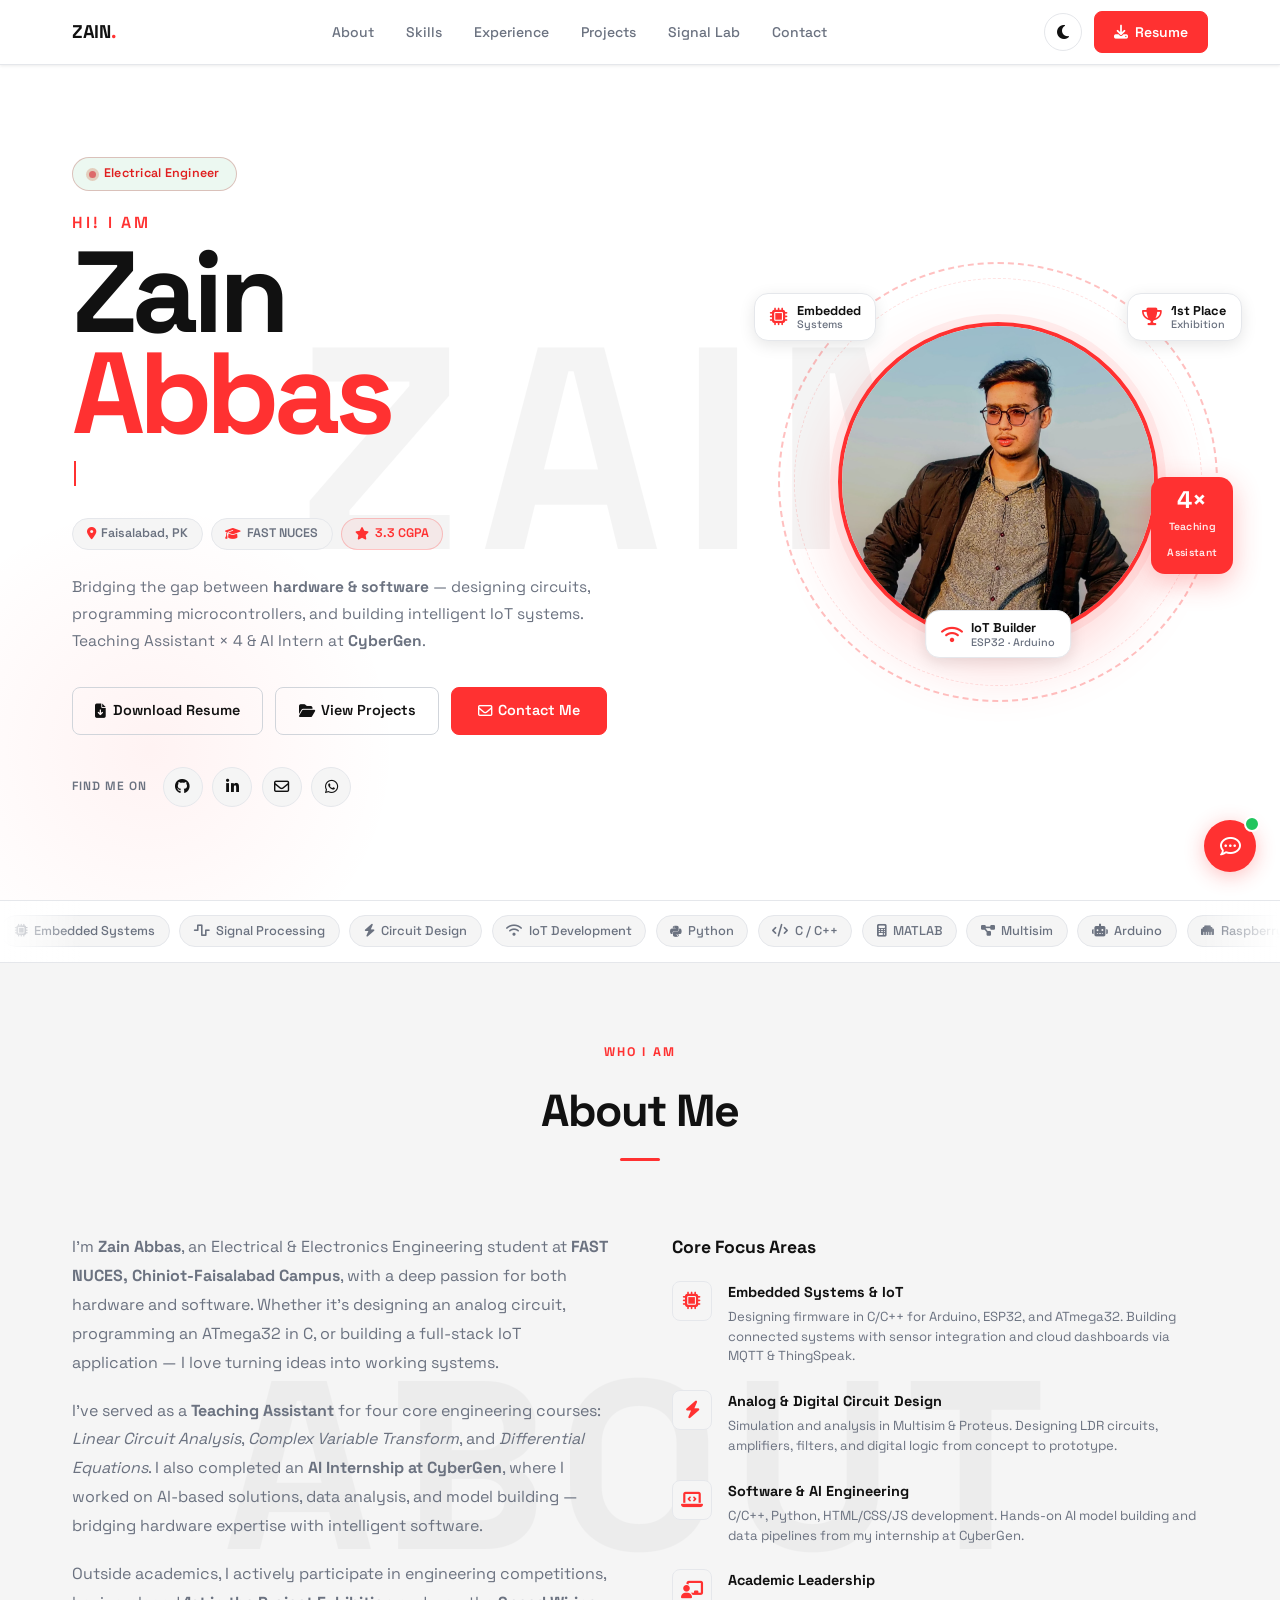
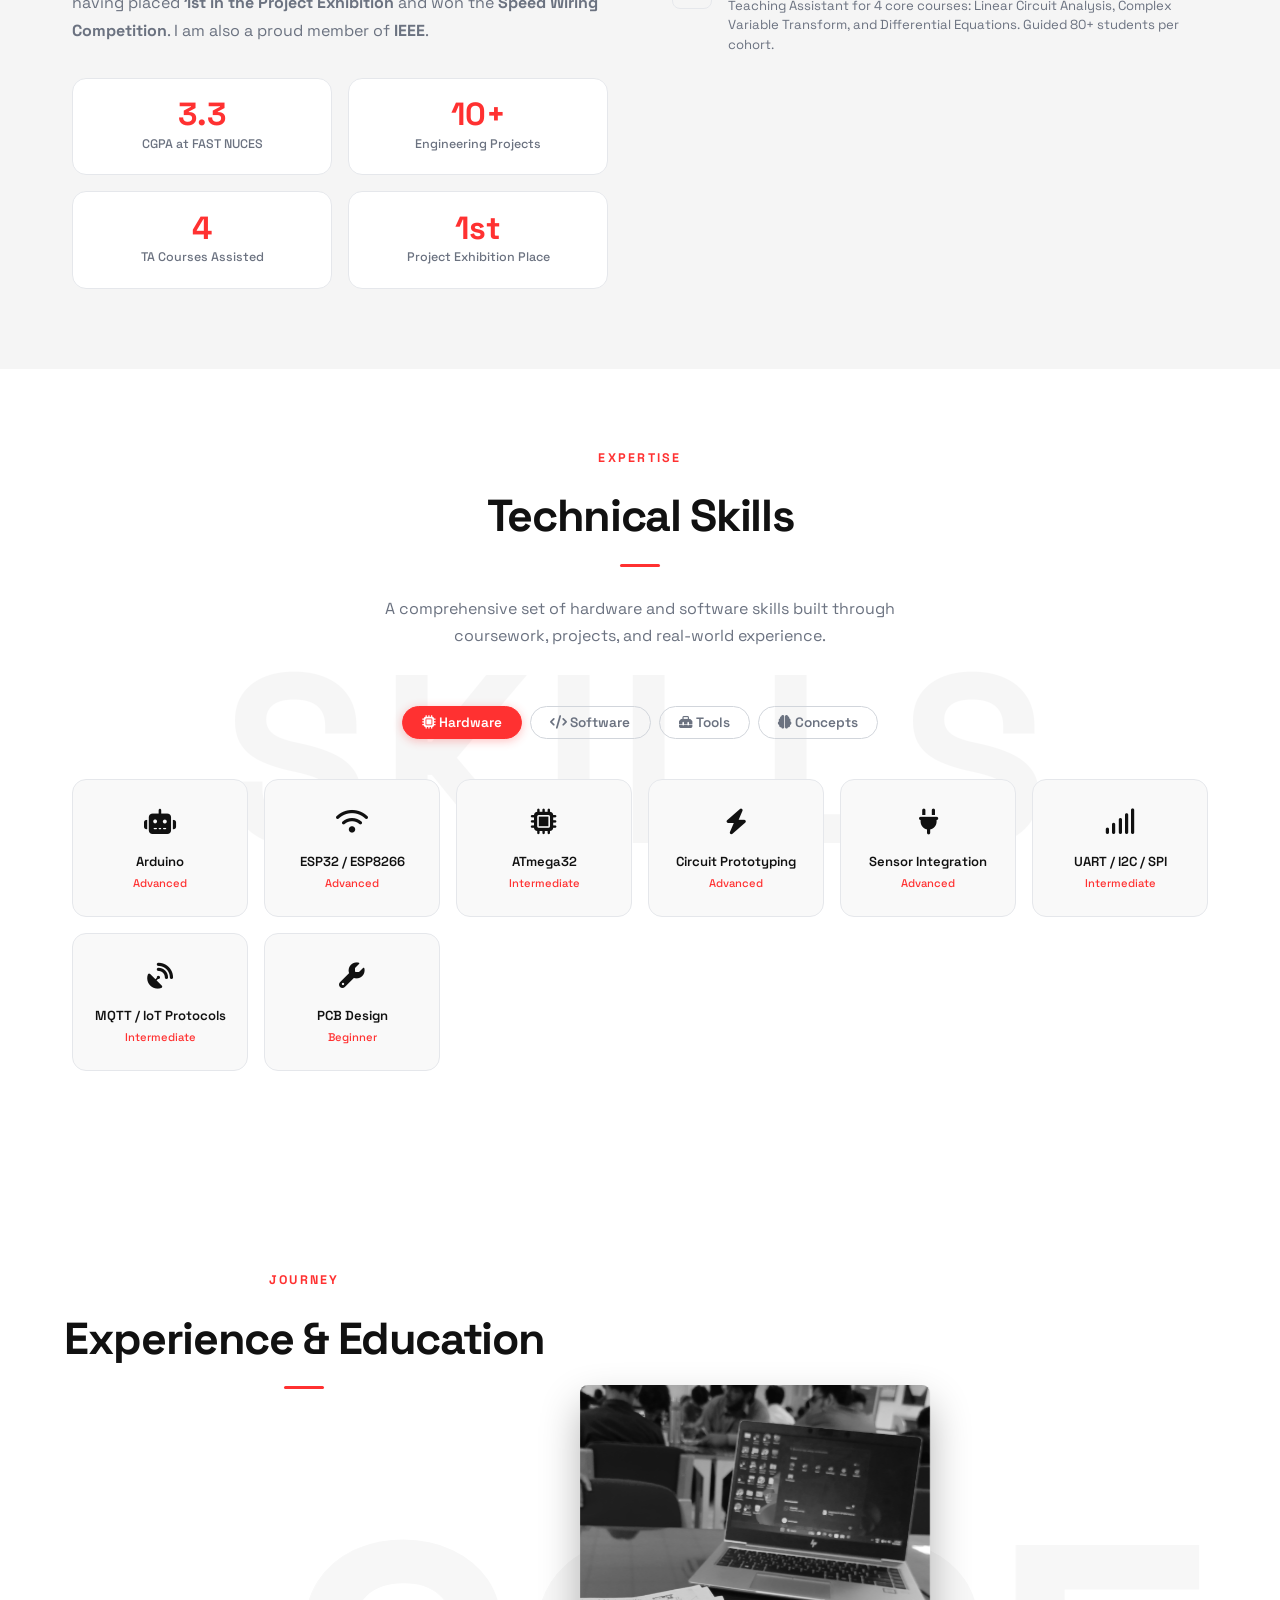
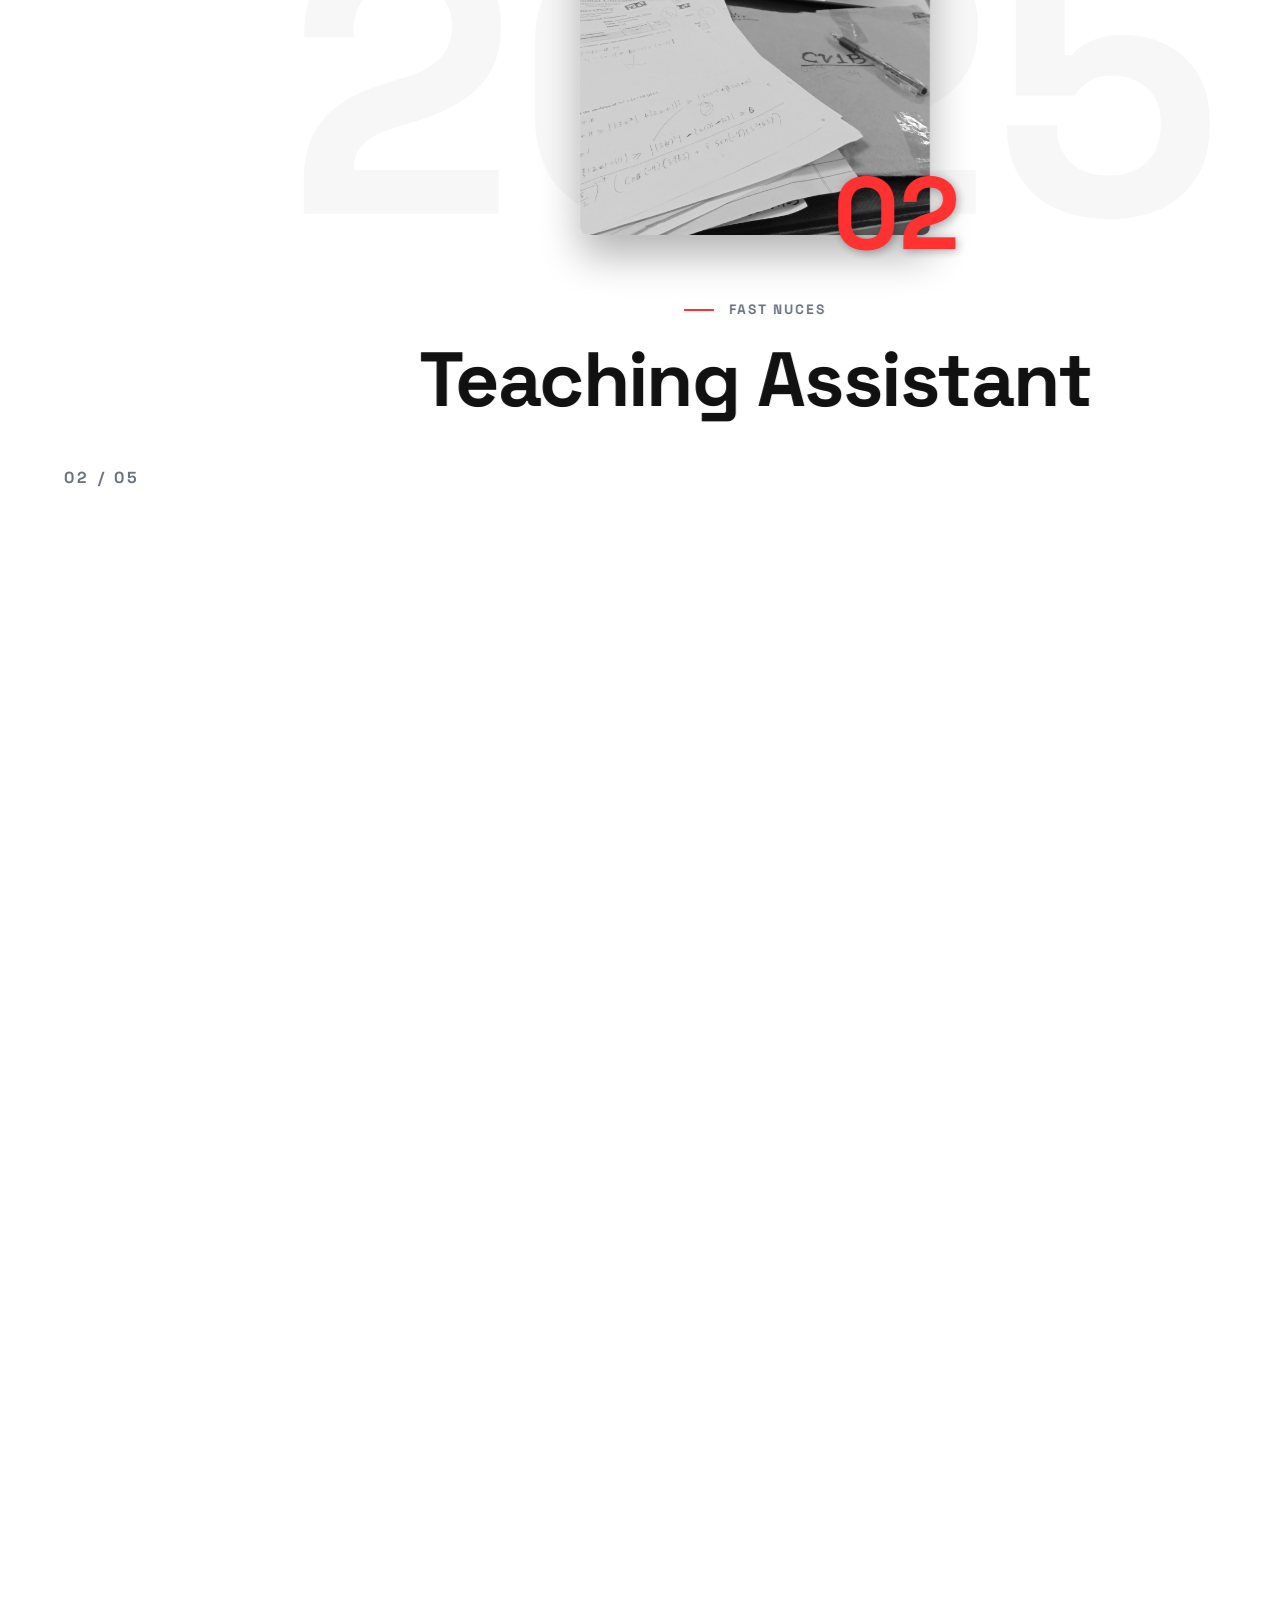
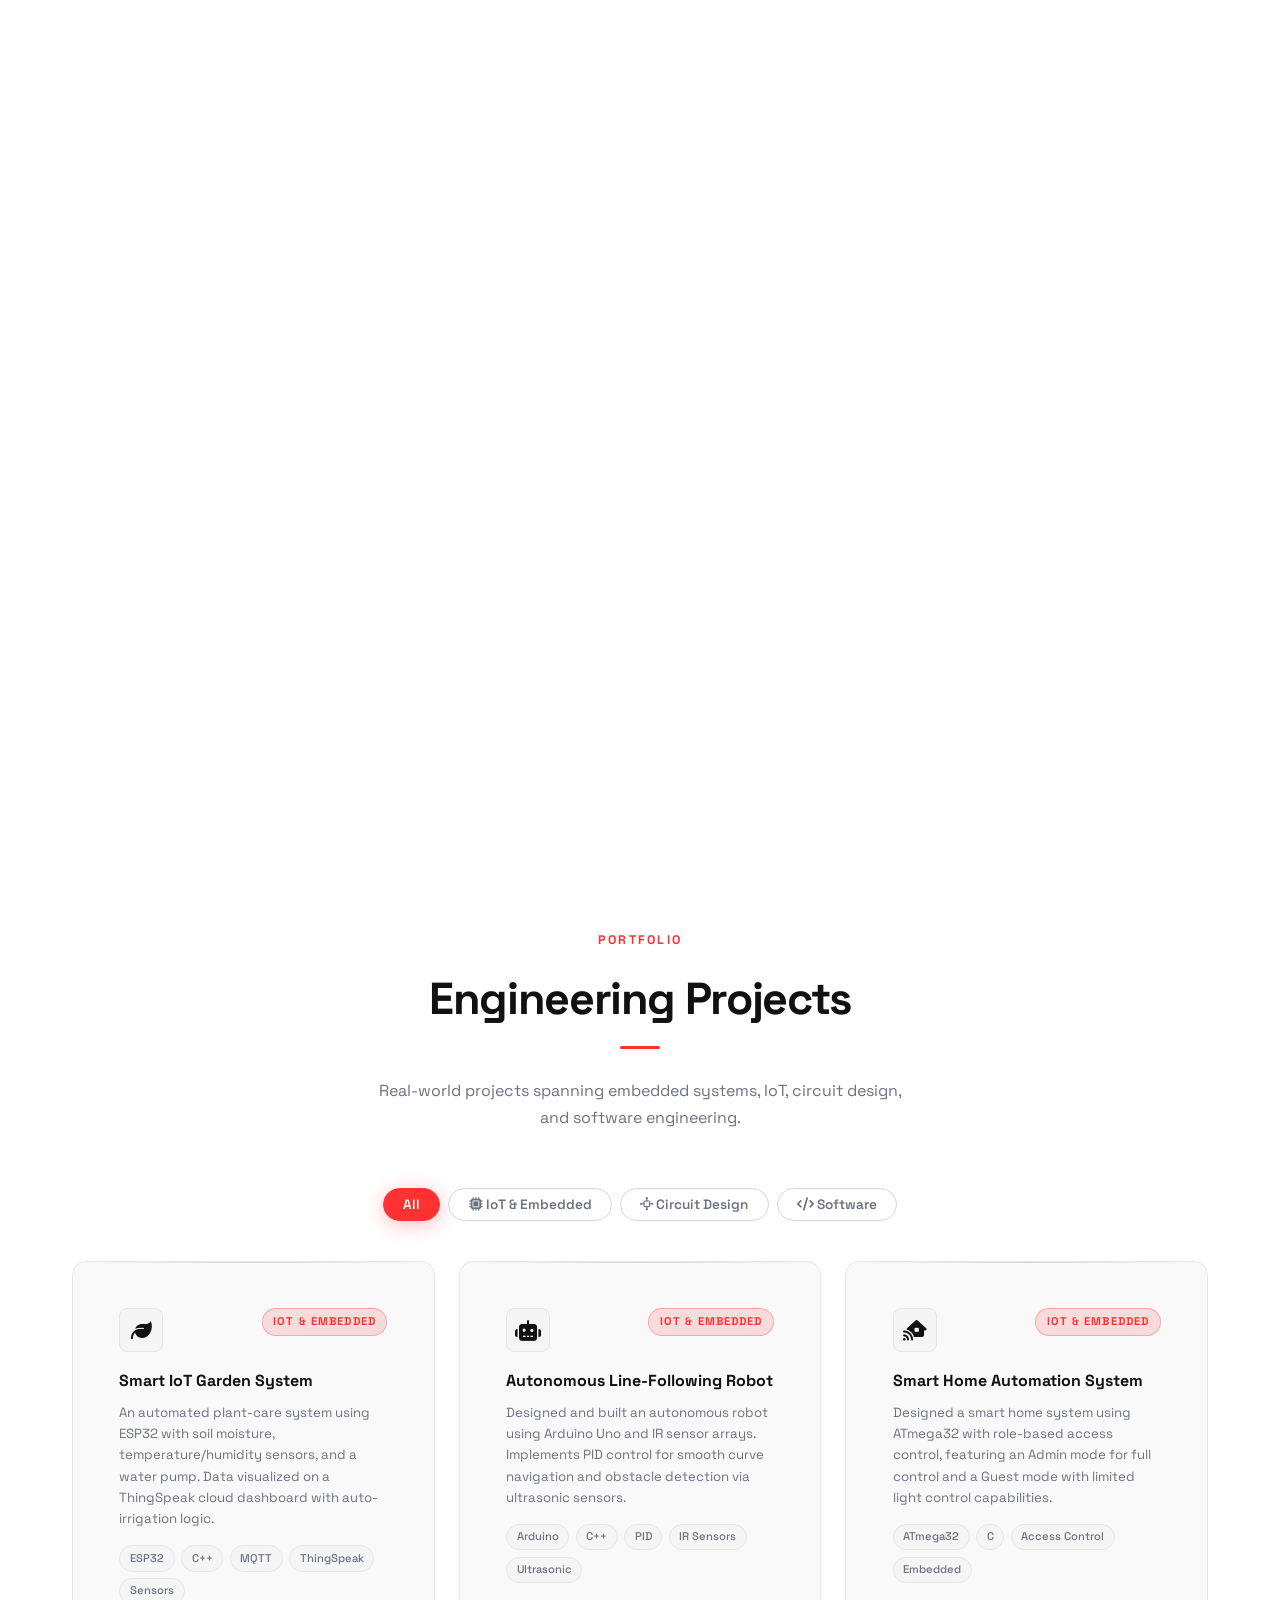
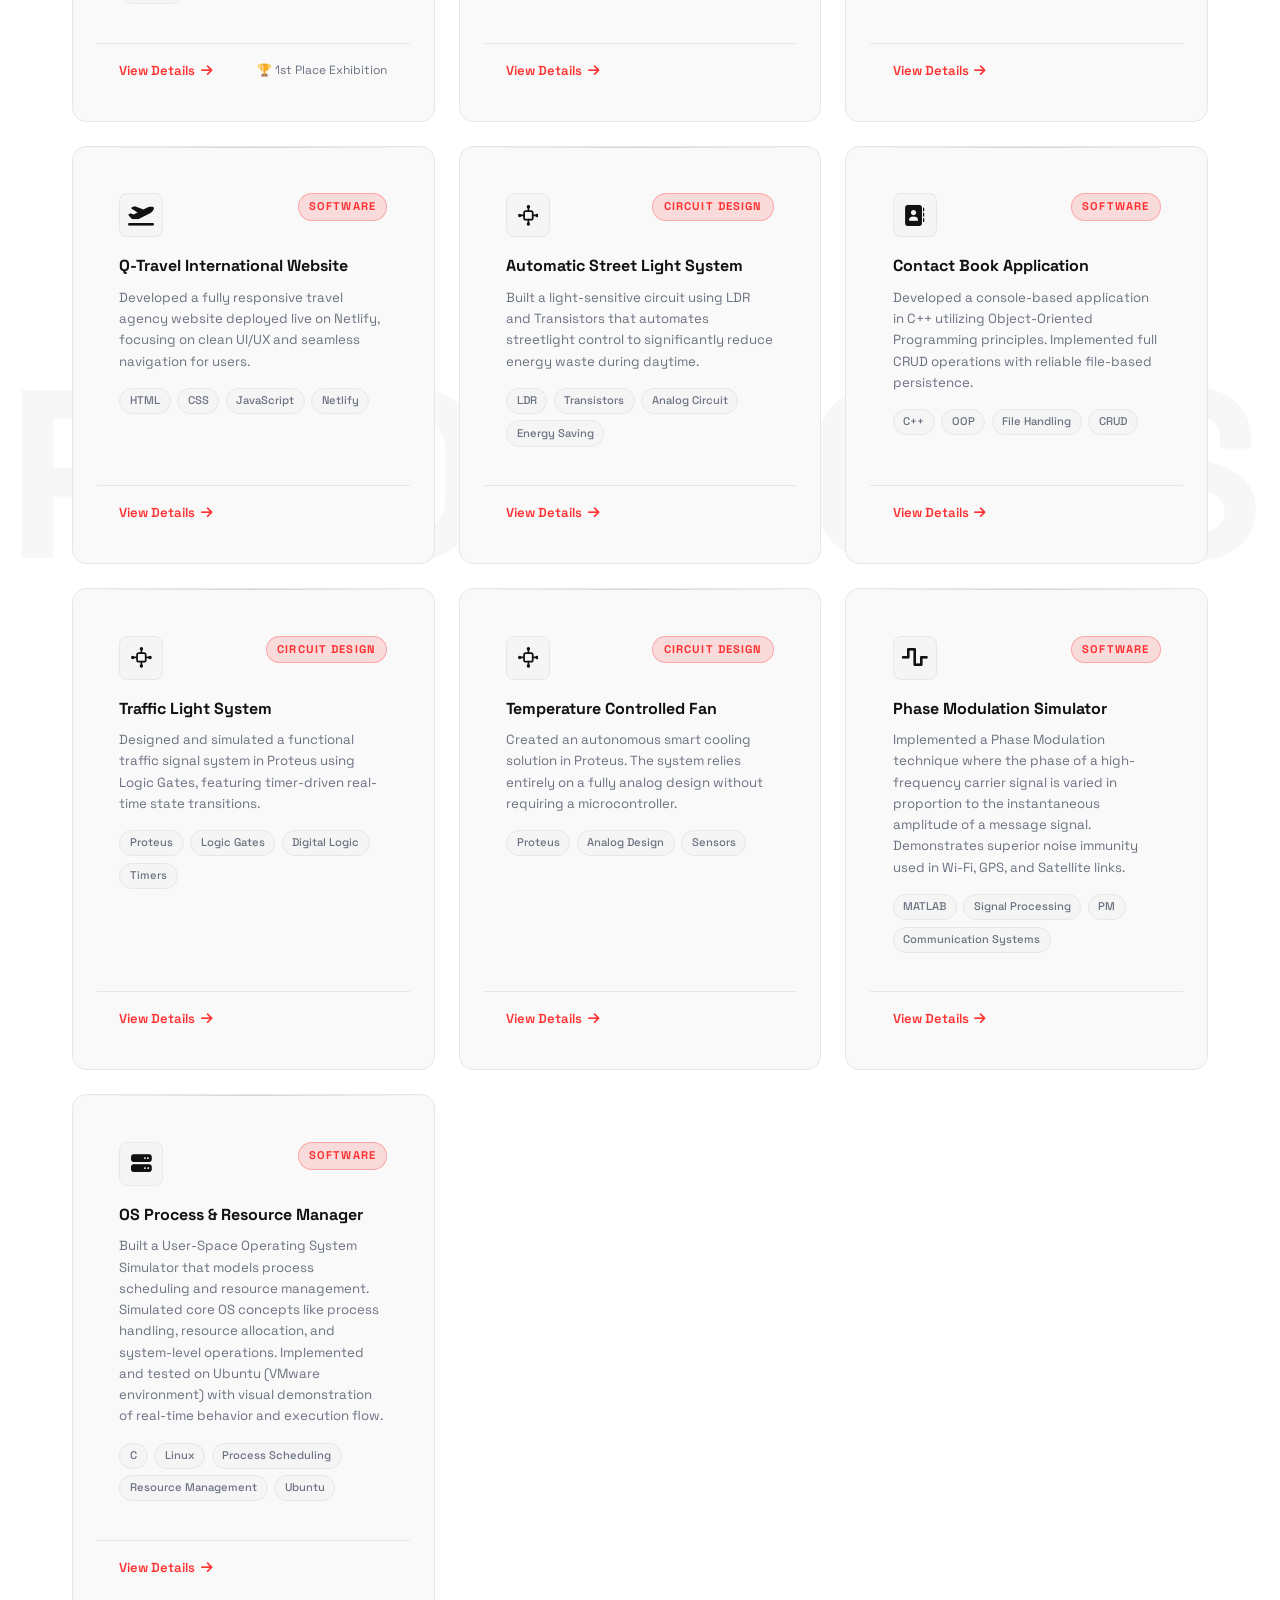
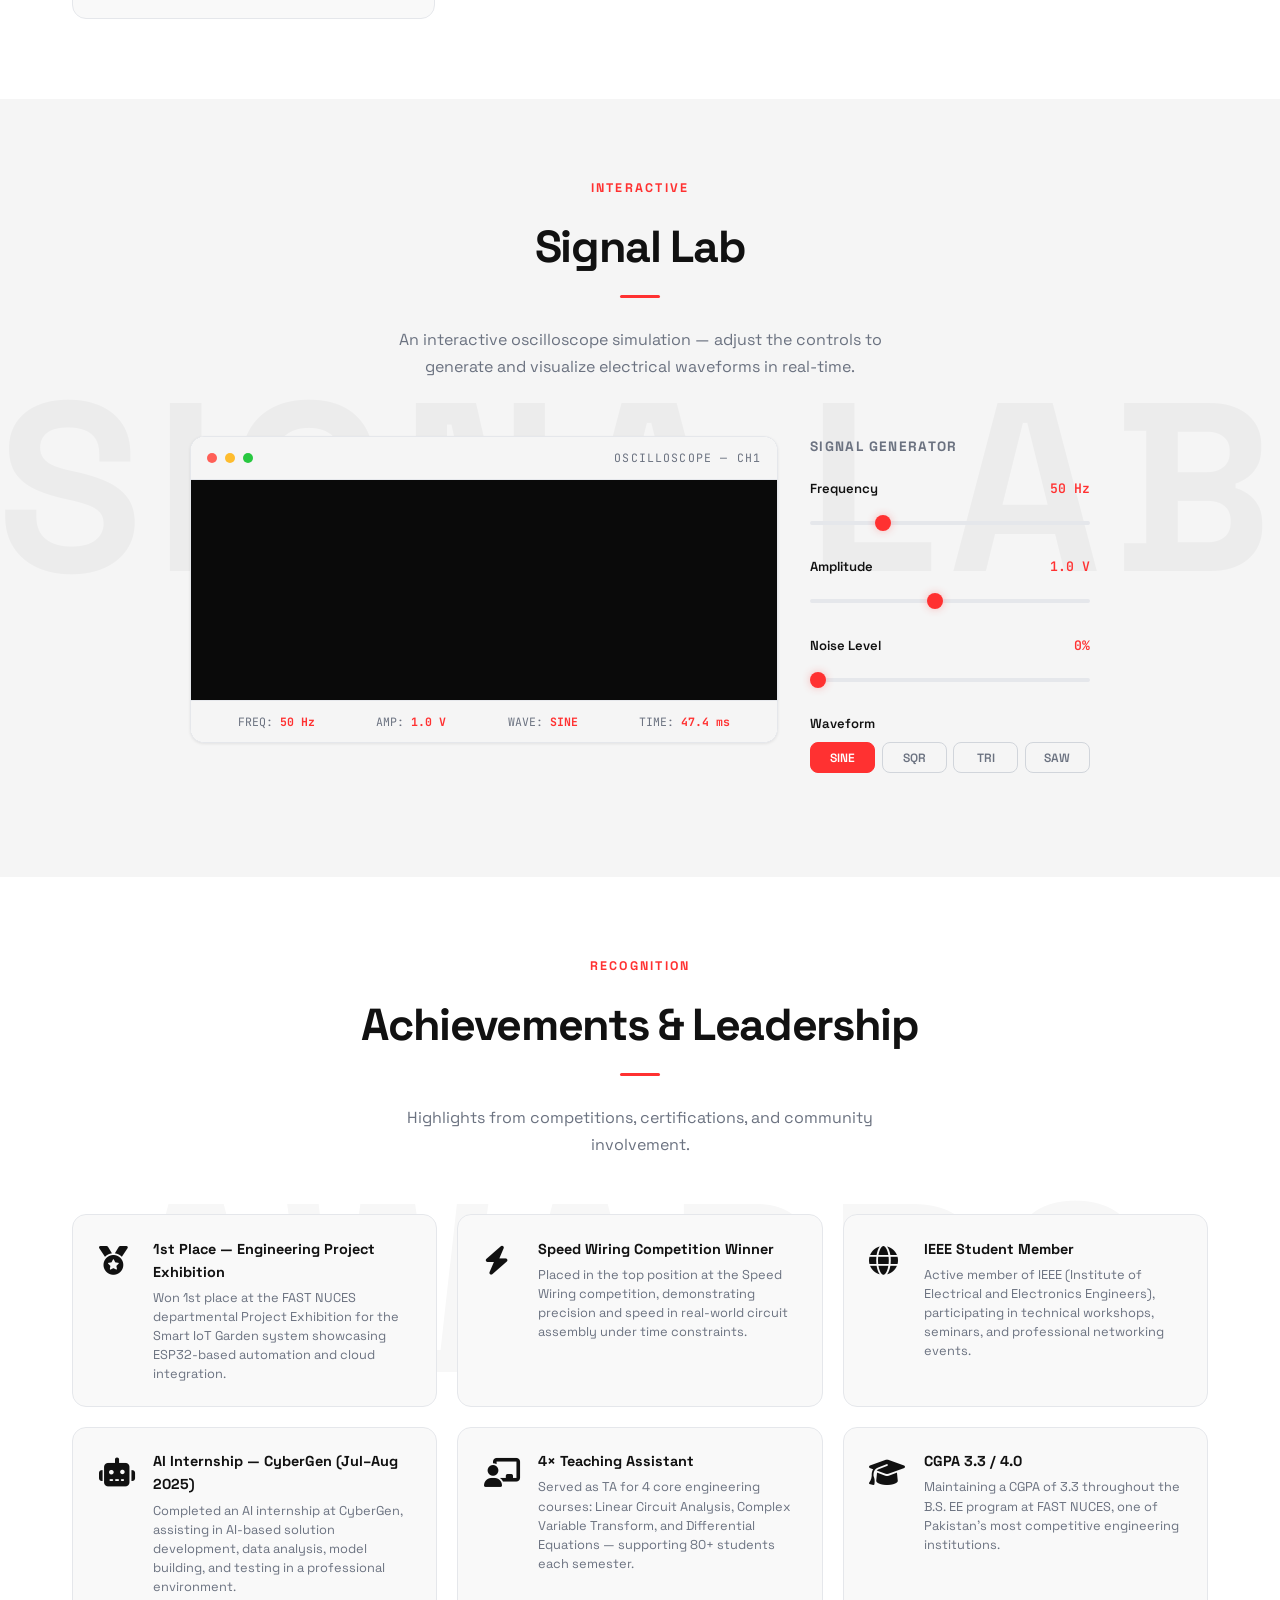
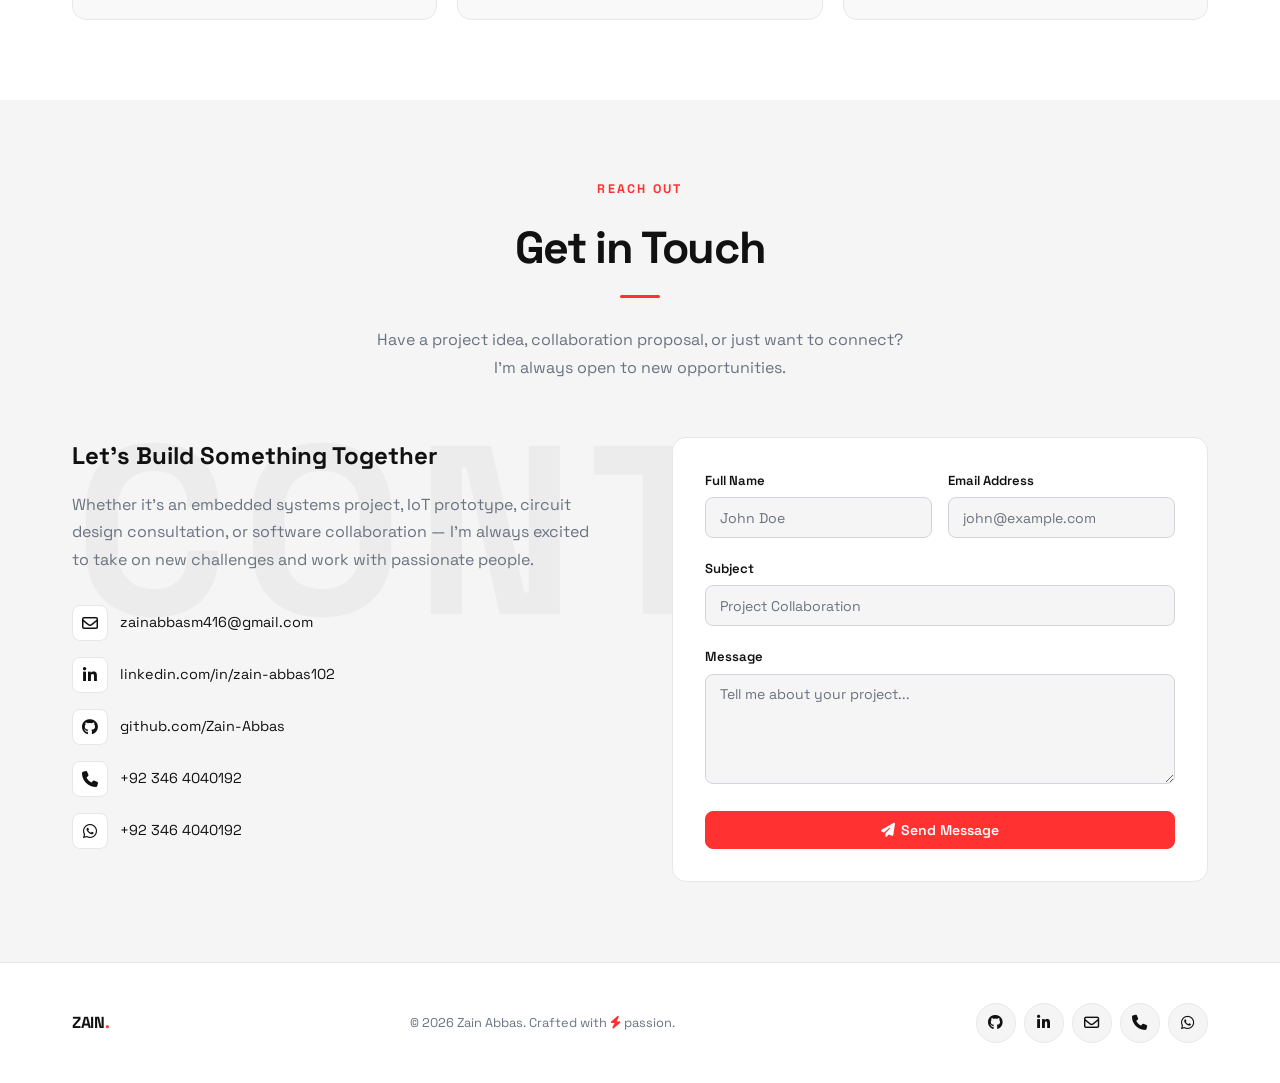
==== commit d1912d68: "Add files via upload" ====
--- a/index.html
+++ b/index.html
@@ -684,6 +684,20 @@
             <div class="skill-name">Data Analysis</div>
             <div class="skill-level">Intermediate</div>
           </div>
+          <div class="skill-card reveal reveal-delay-1">
+            <div class="skill-icon">
+              <i class="fa-solid fa-code-branch"></i>
+            </div>
+            <div class="skill-name">Data Structures &amp; Algo</div>
+            <div class="skill-level">Advanced</div>
+          </div>
+          <div class="skill-card reveal reveal-delay-2">
+            <div class="skill-icon">
+              <i class="fa-solid fa-object-group"></i>
+            </div>
+            <div class="skill-name">OOP / Design Patterns</div>
+            <div class="skill-level">Advanced</div>
+          </div>
         </div>
       </div>
     </section>
@@ -1131,6 +1145,74 @@
               ></a>
             </div>
           </div>
+
+          <!-- P9: Phase Modulation -->
+          <div class="project-card reveal reveal-delay-2" data-category="software">
+            <div class="project-header">
+              <div class="project-icon">
+                <i class="fa-solid fa-wave-square"></i>
+              </div>
+              <span class="project-tag">Software</span>
+            </div>
+            <div class="project-body">
+              <h3>Phase Modulation Simulator</h3>
+              <p>
+                Implemented a Phase Modulation technique where the phase of a
+                high-frequency carrier signal is varied in proportion to the
+                instantaneous amplitude of a message signal. Demonstrates
+                superior noise immunity used in Wi-Fi, GPS, and Satellite links.
+              </p>
+              <div class="project-tags">
+                <span>MATLAB</span><span>Signal Processing</span
+                ><span>PM</span><span>Communication Systems</span>
+              </div>
+            </div>
+            <div class="project-footer">
+              <a
+                href="#"
+                class="project-link"
+                target="_blank"
+                rel="noopener"
+                >View Details <i class="fa-solid fa-arrow-right"></i
+              ></a>
+            </div>
+          </div>
+
+          <!-- P10: OS Process & Resource Manager -->
+          <div class="project-card reveal" data-category="software">
+            <div class="project-header">
+              <div class="project-icon">
+                <i class="fa-solid fa-server"></i>
+              </div>
+              <span class="project-tag">Software</span>
+            </div>
+            <div class="project-body">
+              <h3>OS Process &amp; Resource Manager</h3>
+              <p>
+                Built a User-Space Operating System Simulator that models
+                process scheduling and resource management. Simulated core OS
+                concepts like process handling, resource allocation, and
+                system-level operations. Implemented and tested on Ubuntu
+                (VMware environment) with visual demonstration of real-time
+                behavior and execution flow.
+              </p>
+              <div class="project-tags">
+                <span>C</span><span>Linux</span
+                ><span>Process Scheduling</span
+                ><span>Resource Management</span><span>Ubuntu</span>
+              </div>
+            </div>
+            <div class="project-footer">
+              <a
+                href="#"
+                class="project-link"
+                target="_blank"
+                rel="noopener"
+                >View Details <i class="fa-solid fa-arrow-right"></i
+              ></a>
+            </div>
+          </div>
+
         </div>
       </div>
     </section>
--- a/styles.css
+++ b/styles.css
@@ -928,6 +928,8 @@
   height: 100%;
   width: max-content;
   will-change: transform;
+  transform: translate3d(0, 0, 0);
+  backface-visibility: hidden;
 }
 
 .slide-item {
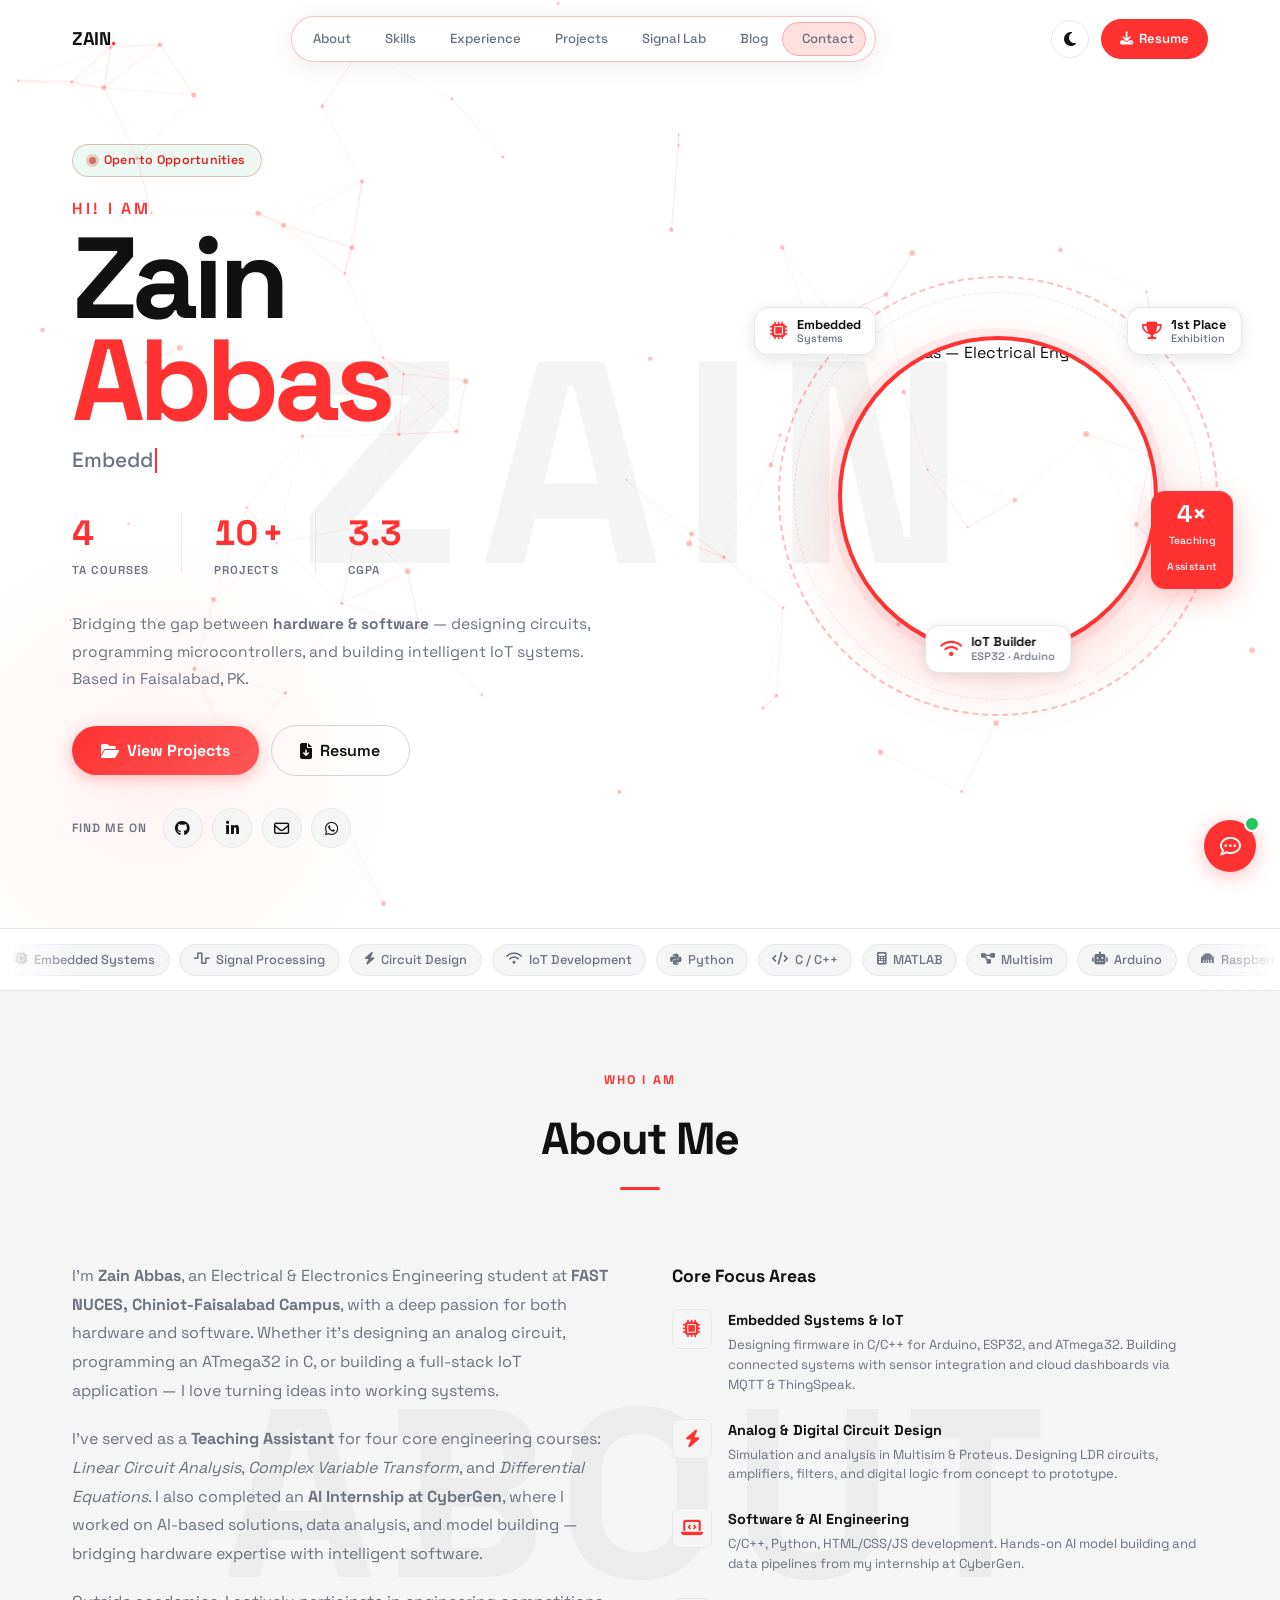
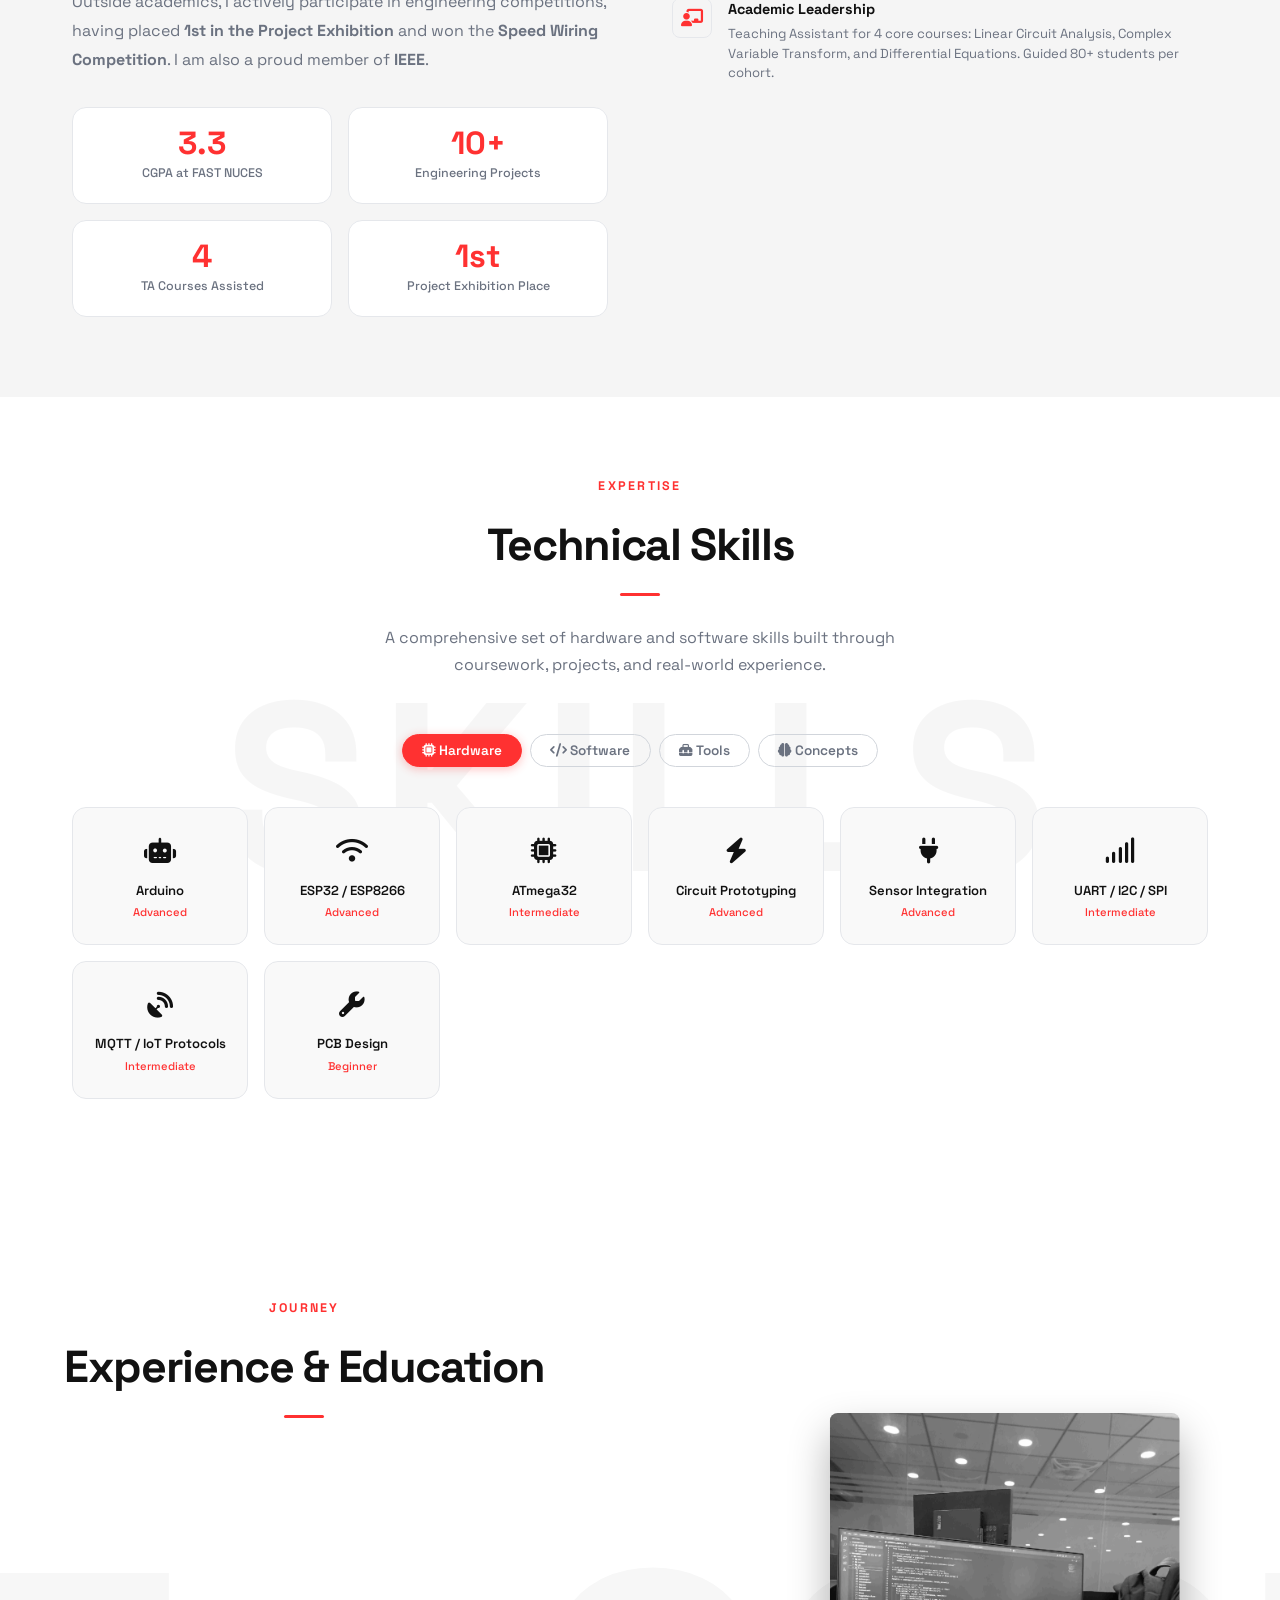
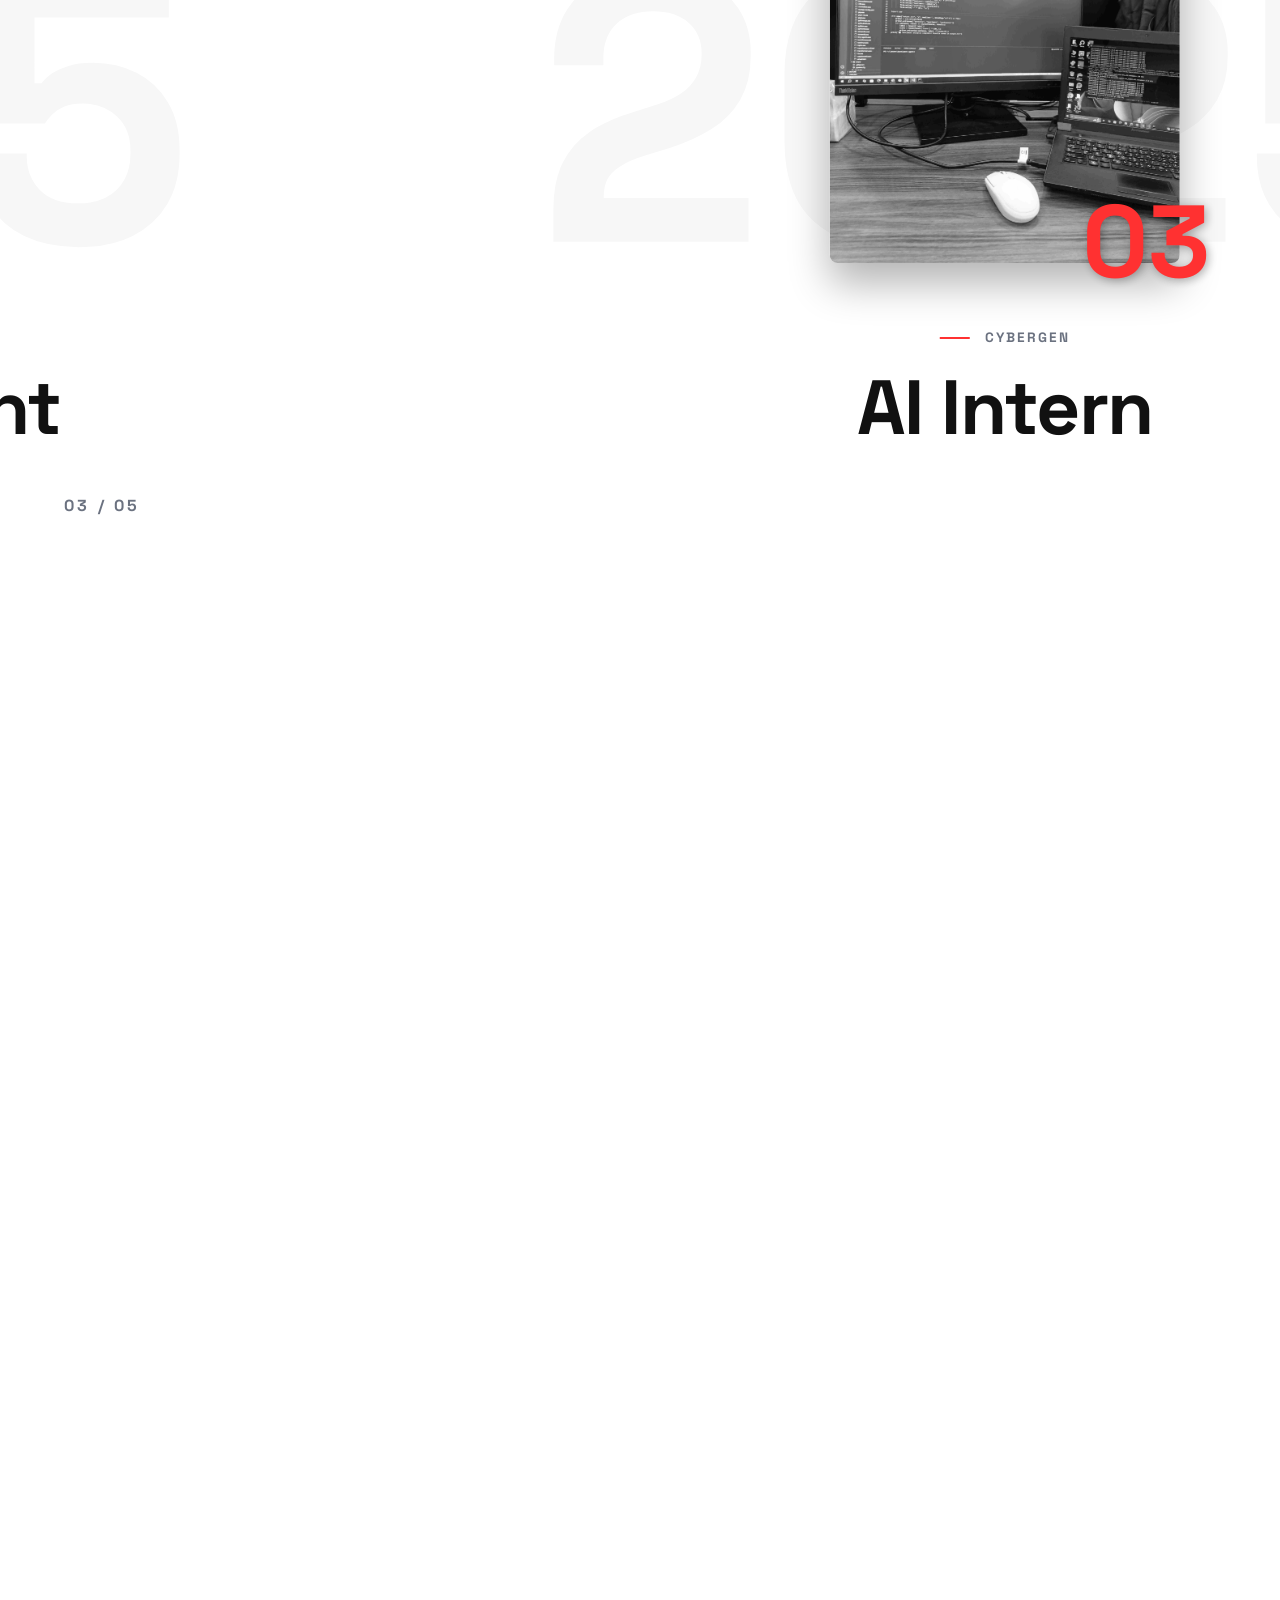
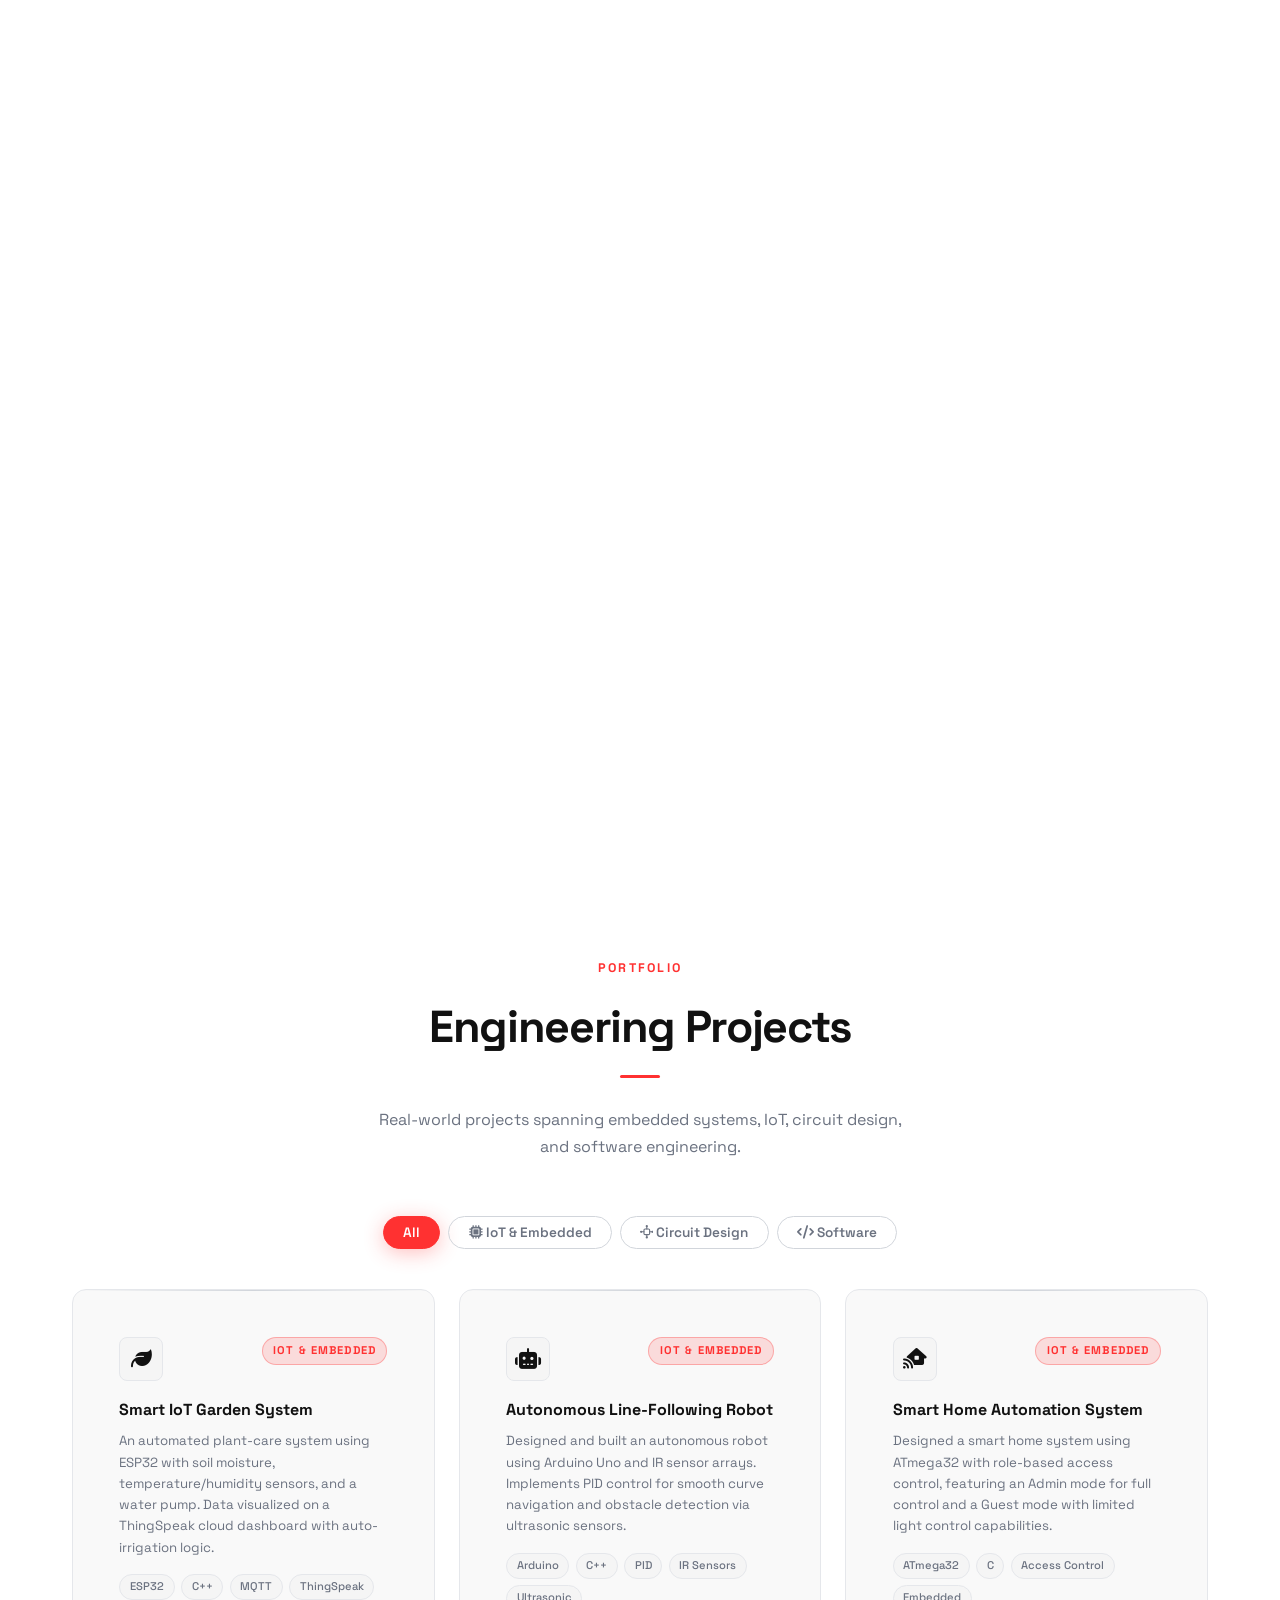
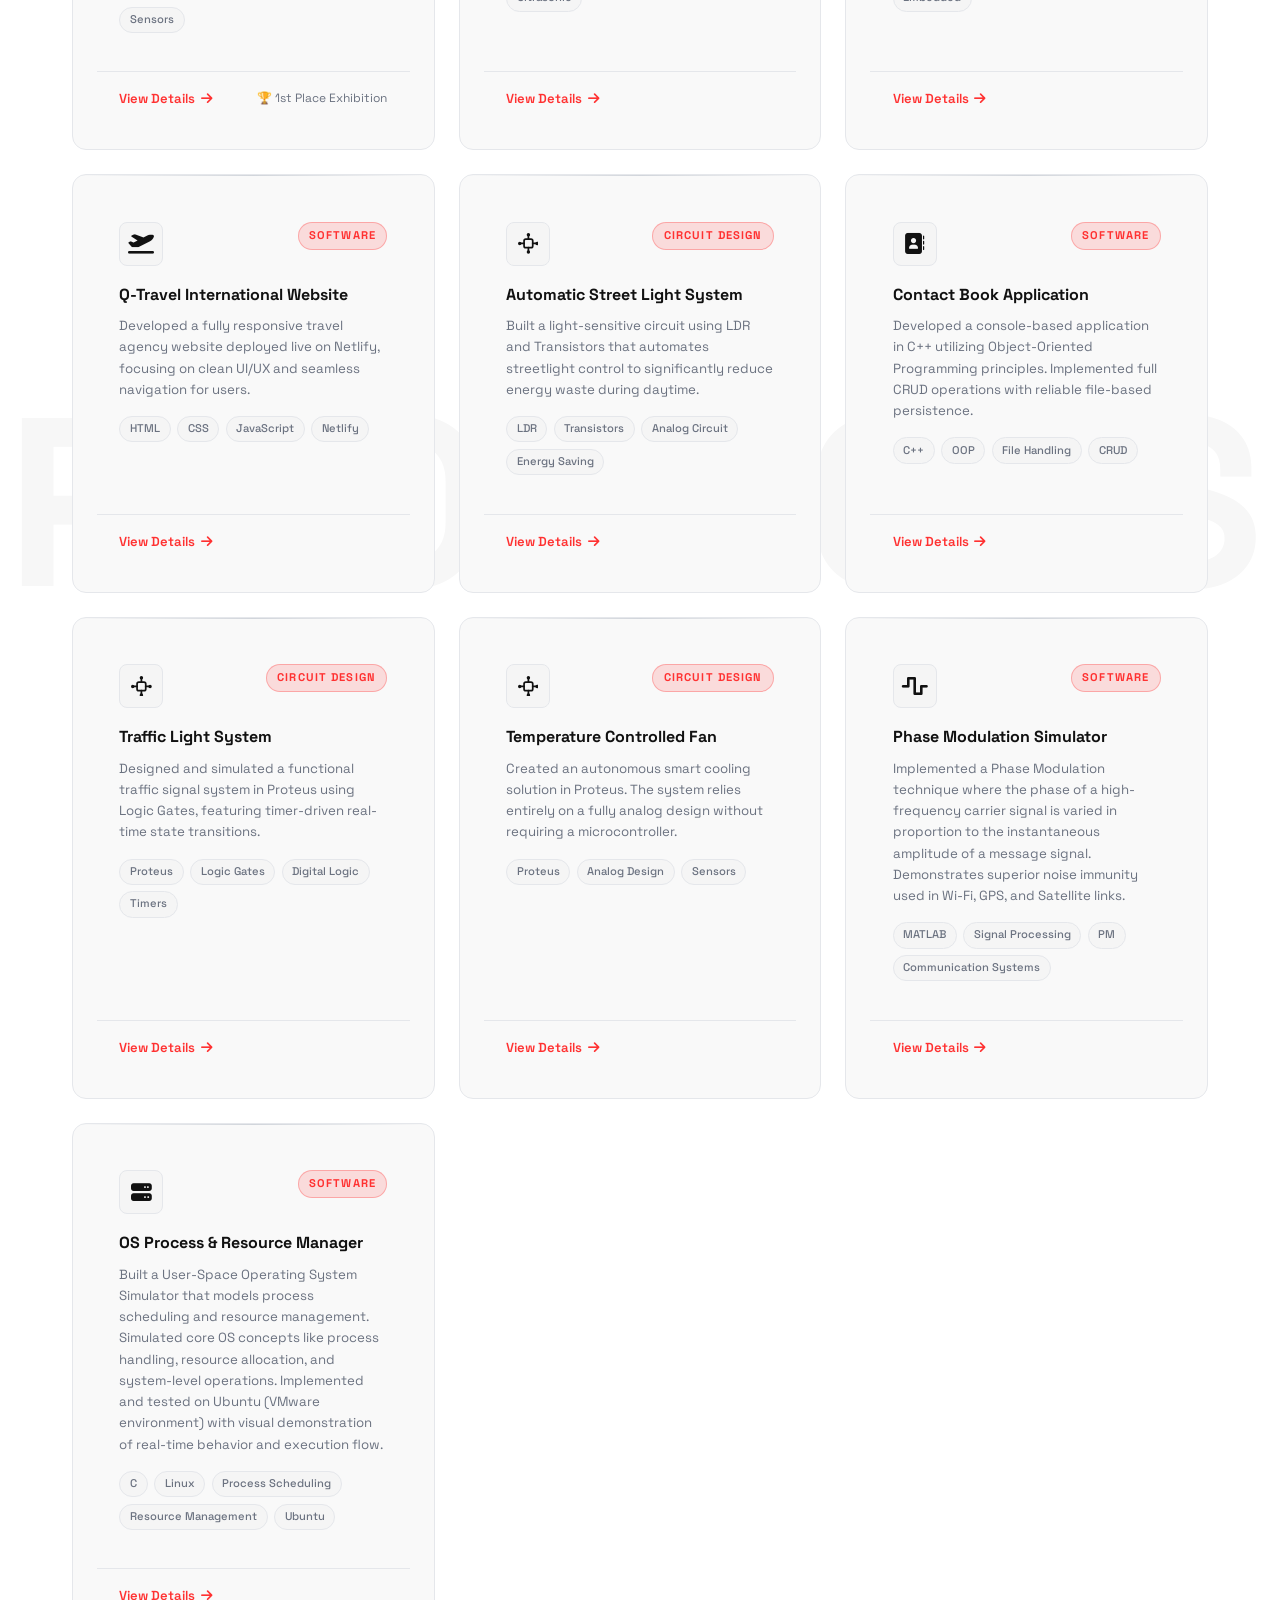
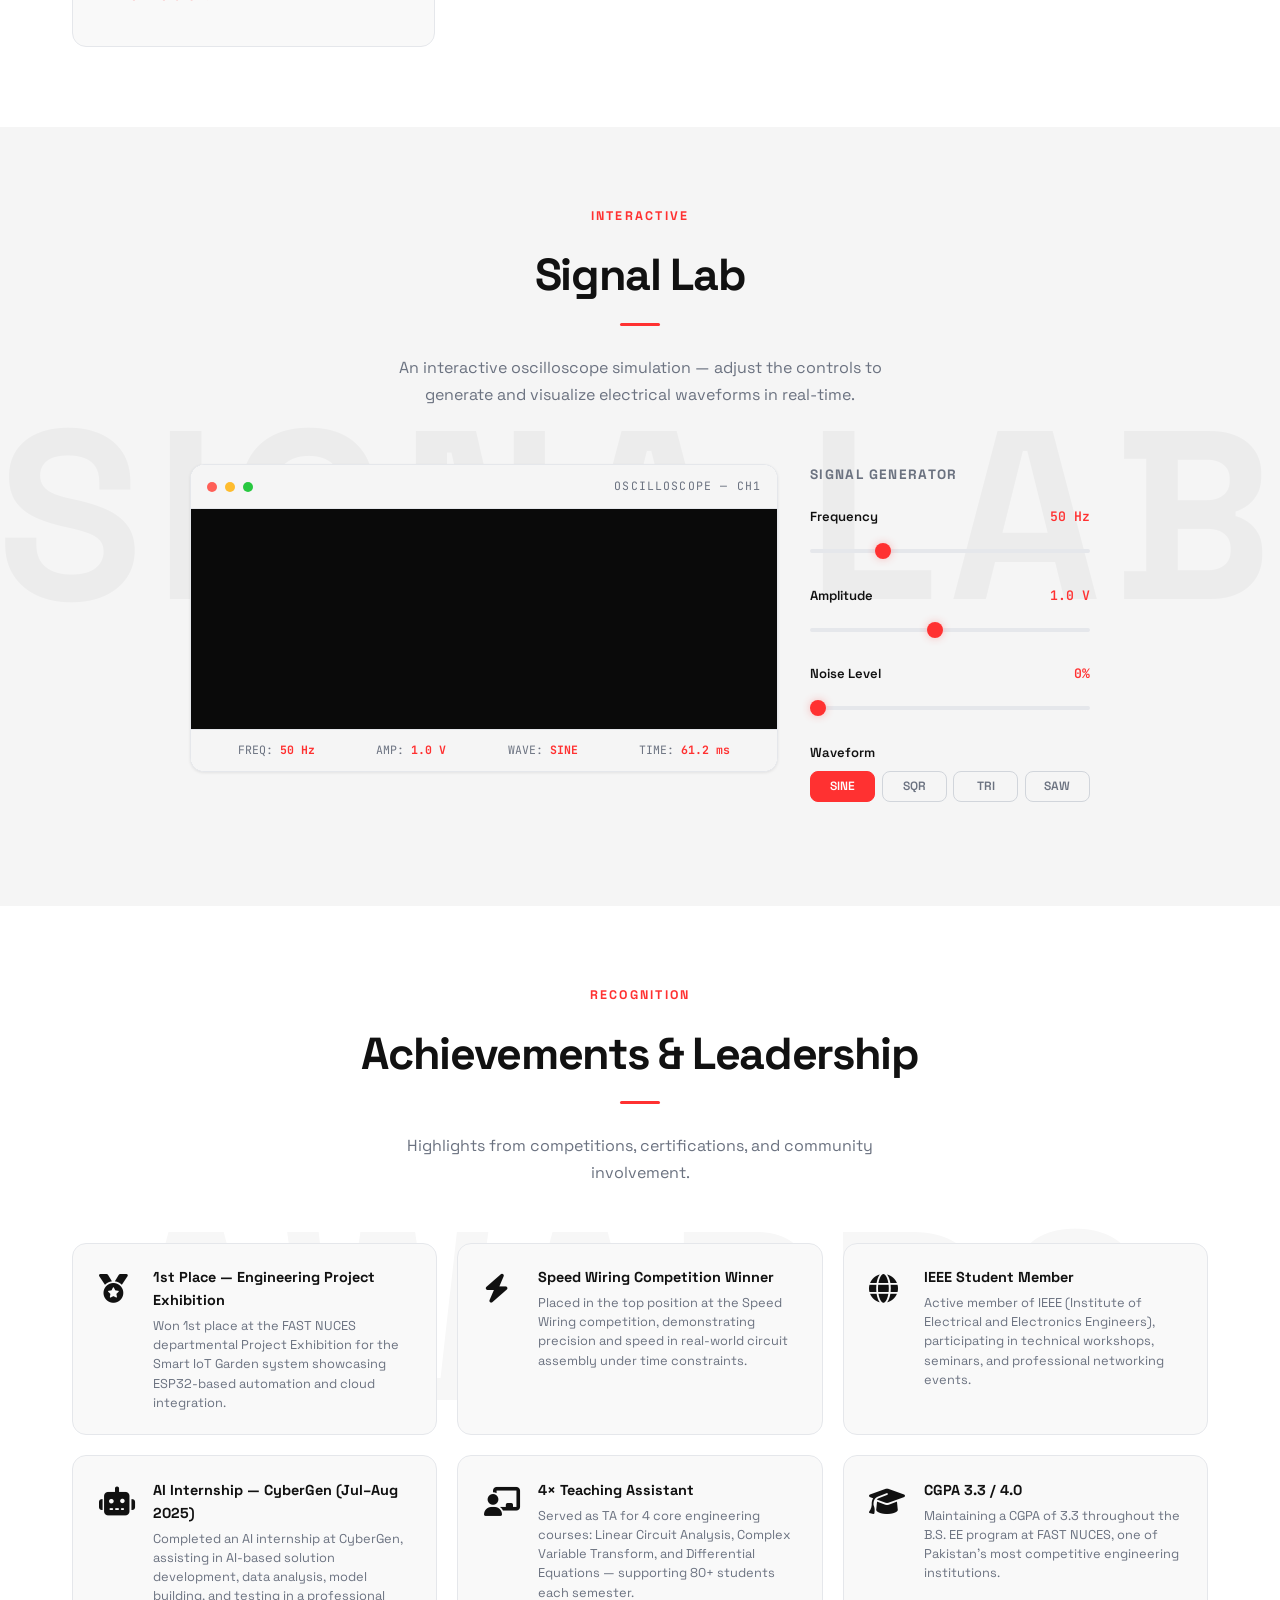
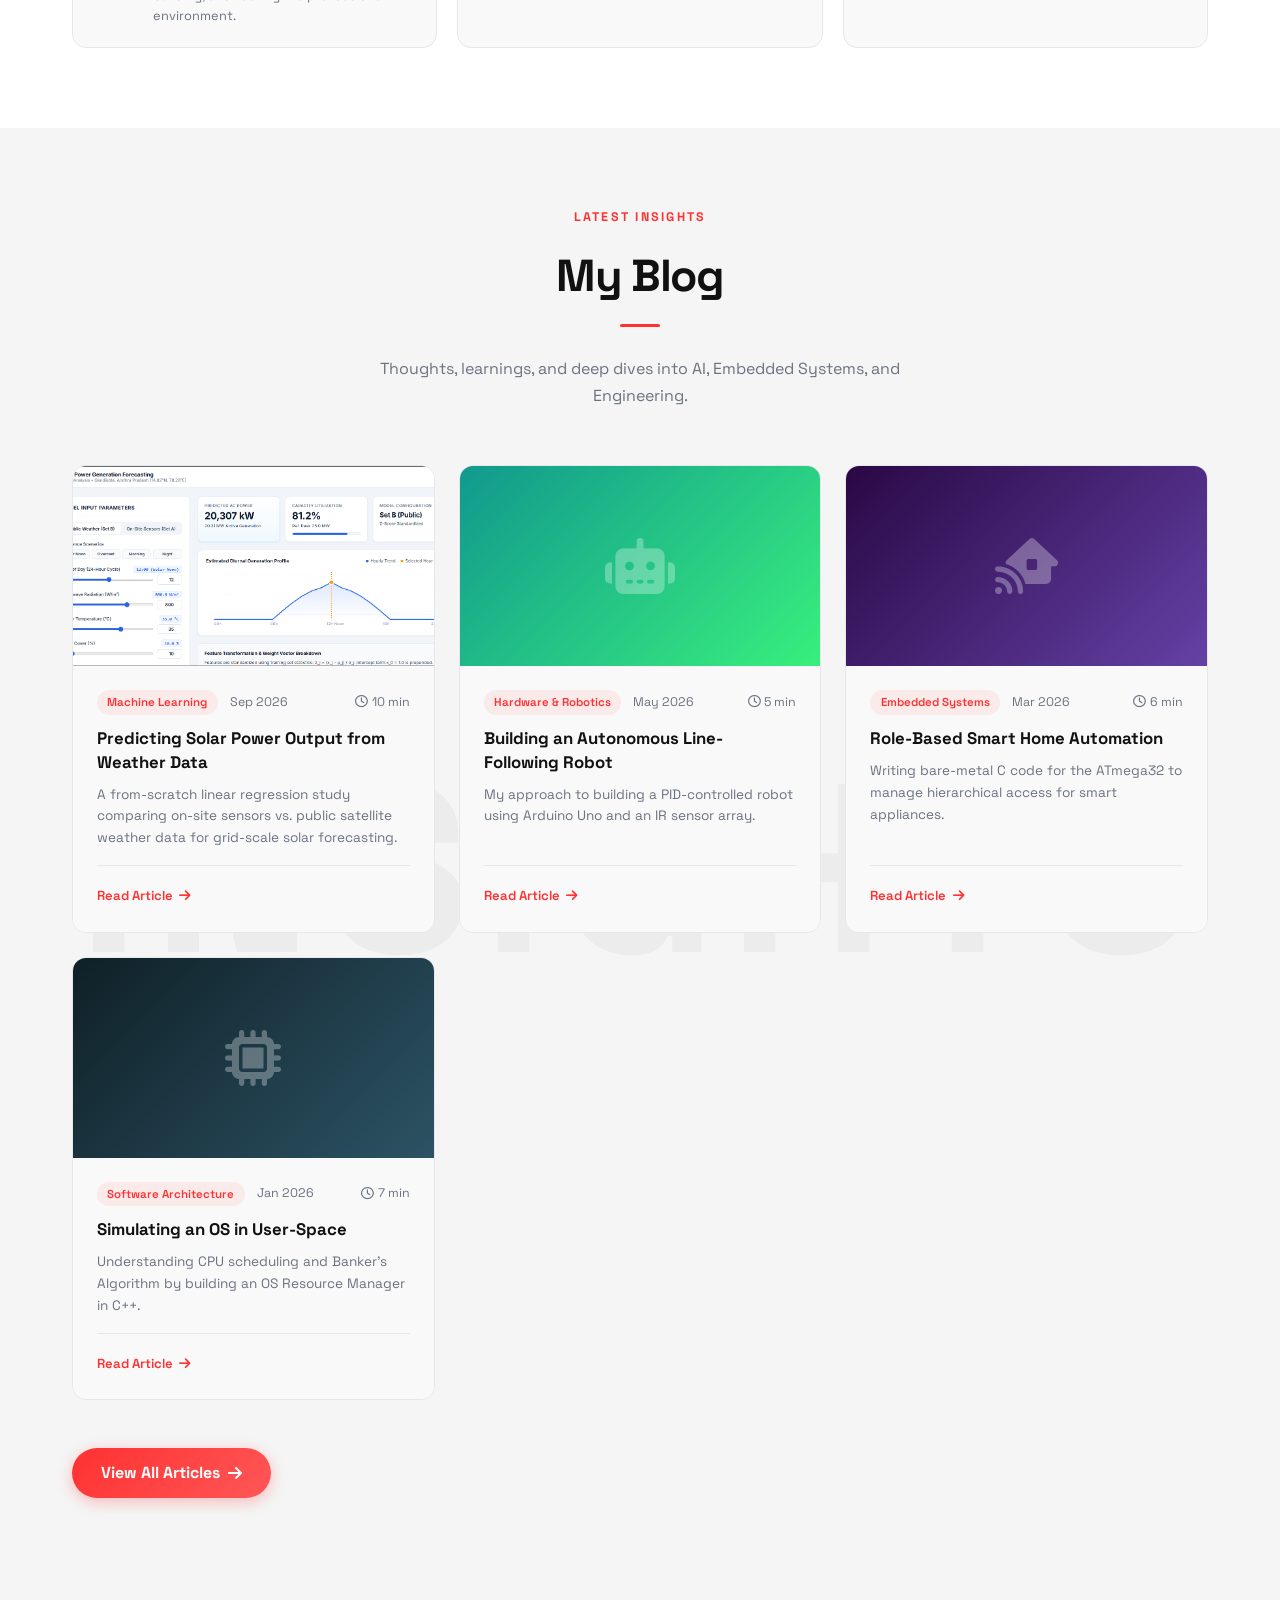
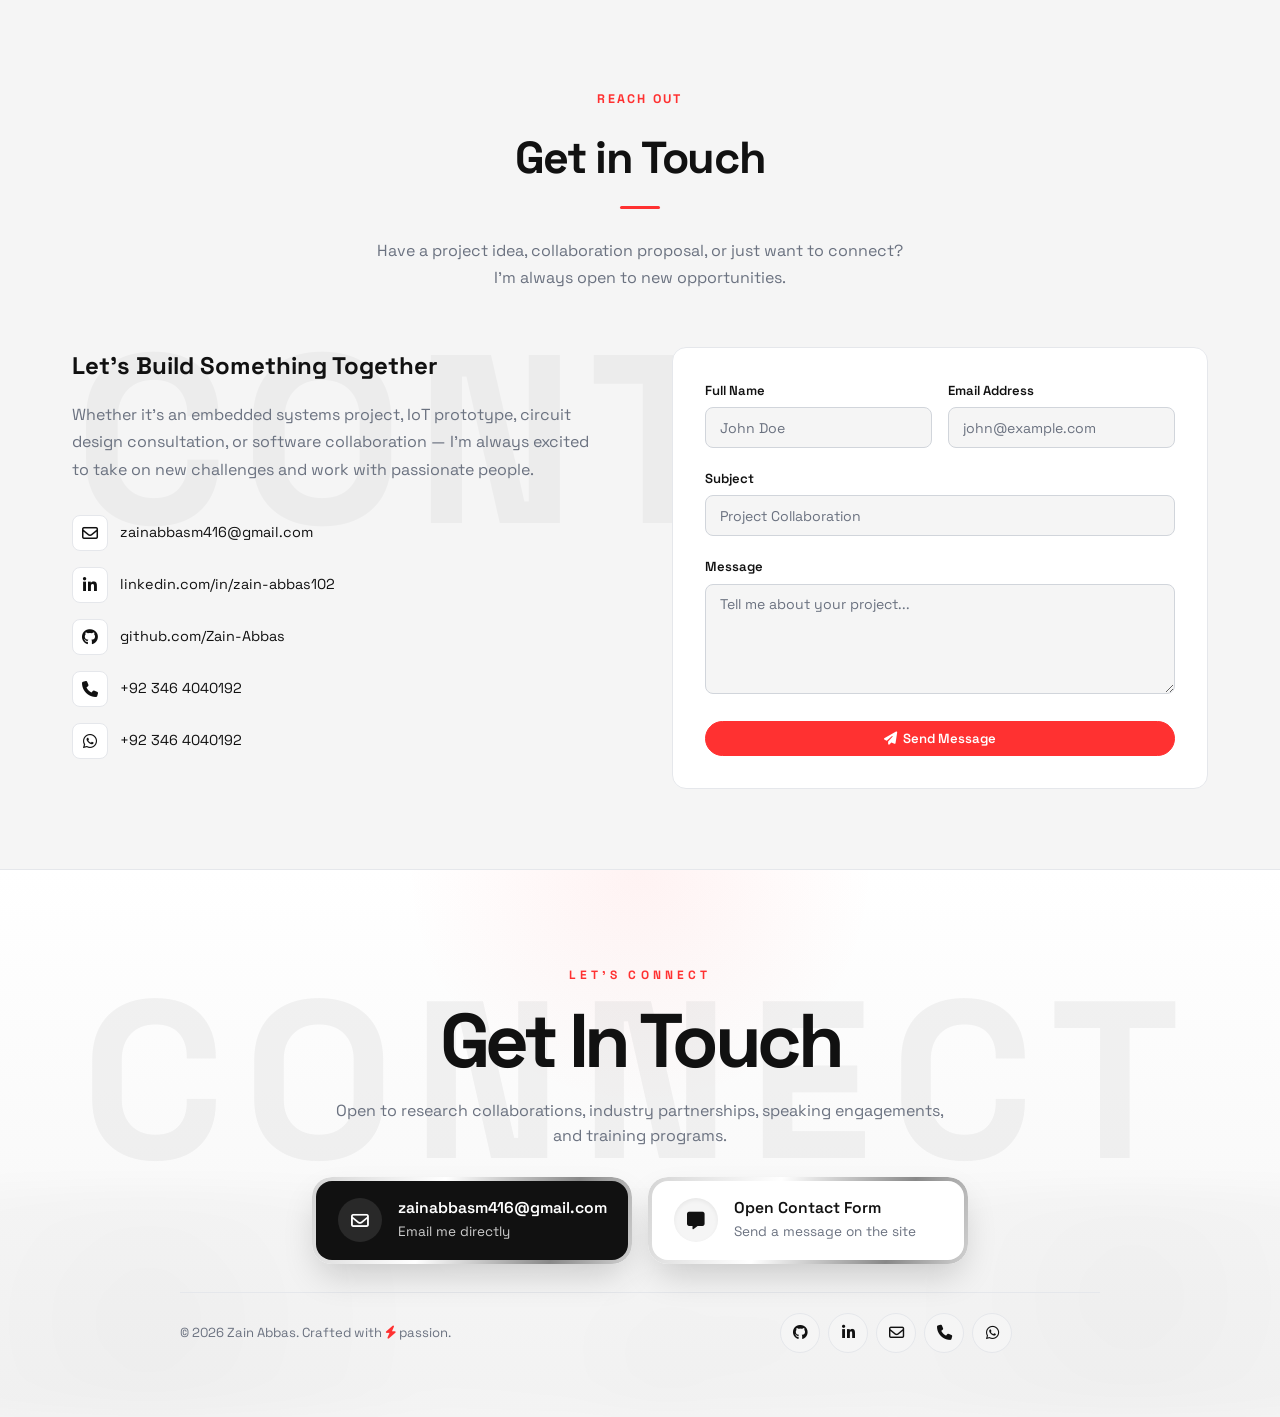
==== commit ddcb30df: "Add portfolio with new Solar Power Prediction blog" ====
--- a/index.html
+++ b/index.html
@@ -1,1639 +1,1850 @@
-<!doctype html>
-<html lang="en" data-theme="light">
-  <head>
-    <meta charset="UTF-8" />
-    <meta name="viewport" content="width=device-width, initial-scale=1.0" />
-    <title>Zain Abbas — Electrical Engineer | Embedded Systems | IoT</title>
-    <meta
-      name="description"
-      content="Zain Abbas — Electrical & Electronics Engineering student at FAST NUCES specializing in Embedded Systems, Circuit Design, IoT, and Software Development. CGPA 3.2+."
-    />
-    <meta name="author" content="Zain Abbas" />
-    <meta
-      name="keywords"
-      content="Zain Abbas, Electrical Engineer, Embedded Systems, IoT, Circuit Design, FAST NUCES, C++, Python, MATLAB, Signal Processing"
-    />
-    <meta property="og:type" content="website" />
-    <meta property="og:title" content="Zain Abbas — Electrical Engineer" />
-    <meta
-      property="og:description"
-      content="Electrical & Electronics Engineering student specializing in Embedded Systems, IoT, Circuit Design & Software."
-    />
-    <meta name="robots" content="index, follow" />
-    <link rel="canonical" href="https://zainabbas.me/" />
-
-    <!-- Circular Profile favicon -->
-    <link rel="icon" type="image/png" href="Images/favicon.png" sizes="32x32" />
-
-    <!-- Stylesheet -->
-    <link rel="stylesheet" href="styles.css" />
-
-    <!-- Font Awesome for icons -->
-    <link
-      rel="stylesheet"
-      href="https://cdnjs.cloudflare.com/ajax/libs/font-awesome/6.5.0/css/all.min.css"
-    />
-  </head>
-  <body>
-    <!-- ══════════════════════════════════════════════
-     NAVBAR
-══════════════════════════════════════════════ -->
-    <header id="navbar">
-      <div class="container">
-        <nav class="nav-inner">
-          <a href="#hero" class="nav-logo">ZAIN<span>.</span></a>
-
-          <div class="nav-links">
-            <a href="#about">About</a>
-            <a href="#skills">Skills</a>
-            <a href="#experience">Experience</a>
-            <a href="#projects">Projects</a>
-            <a href="#signal-lab">Signal Lab</a>
-            <a href="#contact">Contact</a>
-          </div>
-
-          <div class="nav-right">
-            <button
-              id="theme-toggle"
-              aria-label="Toggle theme"
-              title="Toggle dark/light mode"
-            >
-              <i class="fa-solid fa-moon" id="theme-icon"></i>
-            </button>
-            <a href="CV/Resume.pdf" download class="btn-primary">
-              <i class="fa-solid fa-download"></i> Resume
-            </a>
-            <button id="menu-toggle" aria-label="Open menu">
-              <span></span><span></span><span></span>
-            </button>
-          </div>
-        </nav>
-
-        <!-- Mobile Menu -->
-        <div class="mobile-menu" id="mobile-menu">
-          <a href="#about">About</a>
-          <a href="#skills">Skills</a>
-          <a href="#experience">Experience</a>
-          <a href="#projects">Projects</a>
-          <a href="#signal-lab">Signal Lab</a>
-          <a href="#contact">Contact</a>
-        </div>
-      </div>
-    </header>
-
-    <!-- ══════════════════════════════════════════════
-     HERO
-══════════════════════════════════════════════ -->
-    <section id="hero" data-bg-text="ZAIN">
-      <!-- Giant background ZAIN text -->
-      <div class="hero-bg-text" aria-hidden="true">ZAIN</div>
-
-      <div class="hero-particles" aria-hidden="true">
-        <span
-          class="particle"
-          style="--x: 15%; --y: 20%; --d: 8s; --s: 0.4"
-        ></span>
-        <span
-          class="particle"
-          style="--x: 80%; --y: 15%; --d: 11s; --s: 0.8"
-        ></span>
-        <span
-          class="particle"
-          style="--x: 65%; --y: 60%; --d: 7s; --s: 0.3"
-        ></span>
-        <span
-          class="particle"
-          style="--x: 30%; --y: 75%; --d: 14s; --s: 0.5"
-        ></span>
-        <span
-          class="particle"
-          style="--x: 90%; --y: 45%; --d: 9s; --s: 0.35"
-        ></span>
-        <span
-          class="particle"
-          style="--x: 50%; --y: 40%; --d: 12s; --s: 0.45"
-        ></span>
-      </div>
-
-      <div class="container">
-        <div class="hero-inner">
-          <!-- ── Left: Content ── -->
-          <div class="hero-content">
-            <!-- Availability badge -->
-            <div class="hero-availability reveal">
-              <span class="avail-dot"></span>
-              Electrical Engineer
-            </div>
-
-            <!-- Greeting + Name -->
-            <p class="hero-greeting reveal reveal-delay-1">Hi! I am</p>
-            <h1 class="hero-name reveal reveal-delay-1">
-              Zain<br /><span class="hero-name-accent">Abbas</span>
-            </h1>
-
-            <!-- Typed role -->
-            <p class="hero-title reveal reveal-delay-2">
-              <span id="typed-text"></span><span class="typed-cursor"></span>
-            </p>
-
-            <!-- Quick info pills -->
-            <div class="hero-pills reveal reveal-delay-2">
-              <span class="hero-pill"
-                ><i class="fa-solid fa-location-dot"></i> Faisalabad, PK</span
-              >
-              <span class="hero-pill"
-                ><i class="fa-solid fa-graduation-cap"></i> FAST NUCES</span
-              >
-              <span class="hero-pill hero-pill-accent"
-                ><i class="fa-solid fa-star"></i> 3.3 CGPA</span
-              >
-            </div>
-
-            <!-- Description -->
-            <p class="hero-desc reveal reveal-delay-2">
-              Bridging the gap between
-              <strong>hardware &amp; software</strong> — designing circuits,
-              programming microcontrollers, and building intelligent IoT
-              systems. Teaching Assistant × 4 &amp; AI Intern at
-              <strong>CyberGen</strong>.
-            </p>
-
-            <!-- CTA Buttons -->
-            <div class="hero-actions reveal reveal-delay-3">
-              <a href="CV/Resume.pdf" download class="btn-secondary">
-                <i class="fa-solid fa-file-arrow-down"></i> Download Resume
-              </a>
-              <a href="#projects" class="btn-secondary">
-                <i class="fa-solid fa-folder-open"></i> View Projects
-              </a>
-              <a href="#contact" class="btn-primary">
-                <i class="fa-regular fa-envelope"></i> Contact Me
-              </a>
-            </div>
-
-            <!-- Social icons -->
-            <div class="hero-socials reveal reveal-delay-3">
-              <span class="socials-label">Find me on</span>
-              <a
-                href="https://github.com/Zain-Abbas"
-                target="_blank"
-                rel="noopener"
-                class="social-icon-btn"
-                title="GitHub"
-              >
-                <i class="fa-brands fa-github"></i>
-              </a>
-              <a
-                href="https://www.linkedin.com/in/zain-abbas102"
-                target="_blank"
-                rel="noopener"
-                class="social-icon-btn"
-                title="LinkedIn"
-              >
-                <i class="fa-brands fa-linkedin-in"></i>
-              </a>
-              <a
-                href="mailto:zainabbasm416@gmail.com"
-                class="social-icon-btn"
-                title="Email"
-              >
-                <i class="fa-regular fa-envelope"></i>
-              </a>
-              <a
-                href="https://wa.me/923464040192"
-                target="_blank"
-                rel="noopener"
-                class="social-icon-btn whatsapp-btn"
-                title="WhatsApp"
-              >
-                <i class="fa-brands fa-whatsapp"></i>
-              </a>
-            </div>
-          </div>
-
-          <!-- ── Right: Image ── -->
-          <div class="hero-image-wrap reveal reveal-delay-2">
-            <!-- Decorative ring -->
-            <div class="hero-ring" aria-hidden="true"></div>
-
-            <!-- Profile circle -->
-            <div class="hero-image-circle">
-              <img
-                src="Images/Profile.jpg"
-                alt="Zain Abbas — Electrical Engineer"
-              />
-            </div>
-
-            <!-- Floating badges -->
-            <div class="hero-float-badge badge-top-left">
-              <i class="fa-solid fa-microchip"></i>
-              <div>
-                <strong>Embedded</strong>
-                <span>Systems</span>
-              </div>
-            </div>
-
-            <div class="hero-float-badge badge-top-right">
-              <i class="fa-solid fa-trophy"></i>
-              <div>
-                <strong>1st Place</strong>
-                <span>Exhibition</span>
-              </div>
-            </div>
-
-            <div class="hero-float-badge badge-bottom">
-              <i class="fa-solid fa-wifi"></i>
-              <div>
-                <strong>IoT Builder</strong>
-                <span>ESP32 · Arduino</span>
-              </div>
-            </div>
-
-            <!-- Experience counter -->
-            <div class="hero-exp-badge">
-              <strong>4×</strong>
-              <span>Teaching<br />Assistant</span>
-            </div>
-          </div>
-        </div>
-      </div>
-    </section>
-
-    <!-- ══════════════════════════════════════════════
-     TICKER
-══════════════════════════════════════════════ -->
-    <div id="ticker-section">
-      <div class="ticker-wrap">
-        <div class="ticker-track" id="ticker-track">
-          <!-- Group 1 -->
-          <div class="ticker-group">
-            <span class="ticker-item"
-              ><i class="fa-solid fa-microchip"></i> Embedded Systems</span
-            >
-            <span class="ticker-item"
-              ><i class="fa-solid fa-wave-square"></i> Signal Processing</span
-            >
-            <span class="ticker-item"
-              ><i class="fa-solid fa-bolt"></i> Circuit Design</span
-            >
-            <span class="ticker-item"
-              ><i class="fa-solid fa-wifi"></i> IoT Development</span
-            >
-            <span class="ticker-item"
-              ><i class="fa-brands fa-python"></i> Python</span
-            >
-            <span class="ticker-item"
-              ><i class="fa-solid fa-code"></i> C / C++</span
-            >
-            <span class="ticker-item"
-              ><i class="fa-solid fa-calculator"></i> MATLAB</span
-            >
-            <span class="ticker-item"
-              ><i class="fa-solid fa-diagram-project"></i> Multisim</span
-            >
-            <span class="ticker-item"
-              ><i class="fa-solid fa-robot"></i> Arduino</span
-            >
-            <span class="ticker-item"
-              ><i class="fa-solid fa-ethernet"></i> Raspberry Pi</span
-            >
-            <span class="ticker-item"
-              ><i class="fa-solid fa-network-wired"></i> PCB Design</span
-            >
-            <span class="ticker-item"
-              ><i class="fa-solid fa-brain"></i> Machine Learning</span
-            >
-          </div>
-          <!-- Group 2 (duplicate for seamless loop) -->
-          <div class="ticker-group">
-            <span class="ticker-item"
-              ><i class="fa-solid fa-microchip"></i> Embedded Systems</span
-            >
-            <span class="ticker-item"
-              ><i class="fa-solid fa-wave-square"></i> Signal Processing</span
-            >
-            <span class="ticker-item"
-              ><i class="fa-solid fa-bolt"></i> Circuit Design</span
-            >
-            <span class="ticker-item"
-              ><i class="fa-solid fa-wifi"></i> IoT Development</span
-            >
-            <span class="ticker-item"
-              ><i class="fa-brands fa-python"></i> Python</span
-            >
-            <span class="ticker-item"
-              ><i class="fa-solid fa-code"></i> C / C++</span
-            >
-            <span class="ticker-item"
-              ><i class="fa-solid fa-calculator"></i> MATLAB</span
-            >
-            <span class="ticker-item"
-              ><i class="fa-solid fa-diagram-project"></i> Multisim</span
-            >
-            <span class="ticker-item"
-              ><i class="fa-solid fa-robot"></i> Arduino</span
-            >
-            <span class="ticker-item"
-              ><i class="fa-solid fa-ethernet"></i> Raspberry Pi</span
-            >
-            <span class="ticker-item"
-              ><i class="fa-solid fa-network-wired"></i> PCB Design</span
-            >
-            <span class="ticker-item"
-              ><i class="fa-solid fa-brain"></i> Machine Learning</span
-            >
-          </div>
-        </div>
-      </div>
-    </div>
-
-    <!-- ══════════════════════════════════════════════
-     ABOUT
-══════════════════════════════════════════════ -->
-    <section id="about" data-bg-text="ABOUT">
-      <div class="container">
-        <div class="section-heading">
-          <span class="section-label">Who I Am</span>
-          <h2 class="section-title reveal">About Me</h2>
-        </div>
-
-        <div class="about-grid">
-          <div class="about-text reveal">
-            <p>
-              I'm <strong>Zain Abbas</strong>, an Electrical &amp; Electronics
-              Engineering student at
-              <strong>FAST NUCES, Chiniot-Faisalabad Campus</strong>, with a
-              deep passion for both hardware and software. Whether it's
-              designing an analog circuit, programming an ATmega32 in C, or
-              building a full-stack IoT application — I love turning ideas into
-              working systems.
-            </p>
-            <p>
-              I've served as a <strong>Teaching Assistant</strong> for four core
-              engineering courses: <em>Linear Circuit Analysis</em>,
-              <em>Complex Variable Transform</em>, and
-              <em>Differential Equations</em>. I also completed an
-              <strong>AI Internship at CyberGen</strong>, where I worked on
-              AI-based solutions, data analysis, and model building — bridging
-              hardware expertise with intelligent software.
-            </p>
-            <p>
-              Outside academics, I actively participate in engineering
-              competitions, having placed
-              <strong>1st in the Project Exhibition</strong> and won the
-              <strong>Speed Wiring Competition</strong>. I am also a proud
-              member of <strong>IEEE</strong>.
-            </p>
-
-            <div class="about-stats">
-              <div class="stat-card reveal reveal-delay-1">
-                <div class="num">3.3</div>
-                <div class="label">CGPA at FAST NUCES</div>
-              </div>
-              <div class="stat-card reveal reveal-delay-1">
-                <div class="num">10+</div>
-                <div class="label">Engineering Projects</div>
-              </div>
-              <div class="stat-card reveal reveal-delay-2">
-                <div class="num">4</div>
-                <div class="label">TA Courses Assisted</div>
-              </div>
-              <div class="stat-card reveal reveal-delay-2">
-                <div class="num">1st</div>
-                <div class="label">Project Exhibition Place</div>
-              </div>
-            </div>
-          </div>
-
-          <div class="about-highlights reveal reveal-delay-2">
-            <h3>Core Focus Areas</h3>
-
-            <div class="highlight-item">
-              <div class="highlight-icon">
-                <i class="fa-solid fa-microchip"></i>
-              </div>
-              <div>
-                <h4>Embedded Systems &amp; IoT</h4>
-                <p>
-                  Designing firmware in C/C++ for Arduino, ESP32, and ATmega32.
-                  Building connected systems with sensor integration and cloud
-                  dashboards via MQTT &amp; ThingSpeak.
-                </p>
-              </div>
-            </div>
-
-            <div class="highlight-item">
-              <div class="highlight-icon"><i class="fa-solid fa-bolt"></i></div>
-              <div>
-                <h4>Analog &amp; Digital Circuit Design</h4>
-                <p>
-                  Simulation and analysis in Multisim &amp; Proteus. Designing
-                  LDR circuits, amplifiers, filters, and digital logic from
-                  concept to prototype.
-                </p>
-              </div>
-            </div>
-
-            <div class="highlight-item">
-              <div class="highlight-icon">
-                <i class="fa-solid fa-laptop-code"></i>
-              </div>
-              <div>
-                <h4>Software &amp; AI Engineering</h4>
-                <p>
-                  C/C++, Python, HTML/CSS/JS development. Hands-on AI model
-                  building and data pipelines from my internship at CyberGen.
-                </p>
-              </div>
-            </div>
-
-            <div class="highlight-item">
-              <div class="highlight-icon">
-                <i class="fa-solid fa-chalkboard-user"></i>
-              </div>
-              <div>
-                <h4>Academic Leadership</h4>
-                <p>
-                  Teaching Assistant for 4 core courses: Linear Circuit
-                  Analysis, Complex Variable Transform, and Differential
-                  Equations. Guided 80+ students per cohort.
-                </p>
-              </div>
-            </div>
-          </div>
-        </div>
-      </div>
-    </section>
-
-    <!-- ══════════════════════════════════════════════
-     SKILLS
-══════════════════════════════════════════════ -->
-    <section id="skills" data-bg-text="SKILLS">
-      <div class="container">
-        <div class="section-heading">
-          <span class="section-label">Expertise</span>
-          <h2 class="section-title reveal">Technical Skills</h2>
-          <p class="section-desc reveal">
-            A comprehensive set of hardware and software skills built through
-            coursework, projects, and real-world experience.
-          </p>
-        </div>
-
-        <div class="skills-tabs reveal">
-          <button class="tab-btn active" data-tab="hardware">
-            <i class="fa-solid fa-microchip"></i> Hardware
-          </button>
-          <button class="tab-btn" data-tab="software">
-            <i class="fa-solid fa-code"></i> Software
-          </button>
-          <button class="tab-btn" data-tab="tools">
-            <i class="fa-solid fa-toolbox"></i> Tools
-          </button>
-          <button class="tab-btn" data-tab="concepts">
-            <i class="fa-solid fa-brain"></i> Concepts
-          </button>
-        </div>
-
-        <!-- Hardware -->
-        <div class="skills-panel active" id="tab-hardware">
-          <div class="skill-card reveal">
-            <div class="skill-icon"><i class="fa-solid fa-robot"></i></div>
-            <div class="skill-name">Arduino</div>
-            <div class="skill-level">Advanced</div>
-          </div>
-          <div class="skill-card reveal reveal-delay-1">
-            <div class="skill-icon"><i class="fa-solid fa-wifi"></i></div>
-            <div class="skill-name">ESP32 / ESP8266</div>
-            <div class="skill-level">Advanced</div>
-          </div>
-          <div class="skill-card reveal reveal-delay-1">
-            <div class="skill-icon"><i class="fa-solid fa-microchip"></i></div>
-            <div class="skill-name">ATmega32</div>
-            <div class="skill-level">Intermediate</div>
-          </div>
-          <div class="skill-card reveal reveal-delay-2">
-            <div class="skill-icon"><i class="fa-solid fa-bolt"></i></div>
-            <div class="skill-name">Circuit Prototyping</div>
-            <div class="skill-level">Advanced</div>
-          </div>
-          <div class="skill-card reveal reveal-delay-2">
-            <div class="skill-icon"><i class="fa-solid fa-plug"></i></div>
-            <div class="skill-name">Sensor Integration</div>
-            <div class="skill-level">Advanced</div>
-          </div>
-          <div class="skill-card reveal reveal-delay-3">
-            <div class="skill-icon"><i class="fa-solid fa-signal"></i></div>
-            <div class="skill-name">UART / I2C / SPI</div>
-            <div class="skill-level">Intermediate</div>
-          </div>
-          <div class="skill-card reveal reveal-delay-3">
-            <div class="skill-icon">
-              <i class="fa-solid fa-satellite-dish"></i>
-            </div>
-            <div class="skill-name">MQTT / IoT Protocols</div>
-            <div class="skill-level">Intermediate</div>
-          </div>
-          <div class="skill-card reveal">
-            <div class="skill-icon"><i class="fa-solid fa-wrench"></i></div>
-            <div class="skill-name">PCB Design</div>
-            <div class="skill-level">Beginner</div>
-          </div>
-        </div>
-
-        <!-- Software -->
-        <div class="skills-panel" id="tab-software">
-          <div class="skill-card reveal">
-            <div class="skill-icon"><i class="fa-solid fa-c"></i></div>
-            <div class="skill-name">C / C++</div>
-            <div class="skill-level">Advanced</div>
-          </div>
-          <div class="skill-card reveal reveal-delay-1">
-            <div class="skill-icon"><i class="fa-brands fa-python"></i></div>
-            <div class="skill-name">Python</div>
-            <div class="skill-level">Advanced</div>
-          </div>
-          <div class="skill-card reveal reveal-delay-1">
-            <div class="skill-icon"><i class="fa-solid fa-calculator"></i></div>
-            <div class="skill-name">MATLAB</div>
-            <div class="skill-level">Intermediate</div>
-          </div>
-          <div class="skill-card reveal reveal-delay-2">
-            <div class="skill-icon"><i class="fa-brands fa-html5"></i></div>
-            <div class="skill-name">HTML / CSS / JS</div>
-            <div class="skill-level">Intermediate</div>
-          </div>
-          <div class="skill-card reveal reveal-delay-2">
-            <div class="skill-icon"><i class="fa-solid fa-brain"></i></div>
-            <div class="skill-name">Machine Learning</div>
-            <div class="skill-level">Intermediate</div>
-          </div>
-          <div class="skill-card reveal reveal-delay-3">
-            <div class="skill-icon">
-              <i class="fa-solid fa-code-branch"></i>
-            </div>
-            <div class="skill-name">Data Structures &amp; Algo</div>
-            <div class="skill-level">Advanced</div>
-          </div>
-          <div class="skill-card reveal reveal-delay-3">
-            <div class="skill-icon">
-              <i class="fa-solid fa-object-group"></i>
-            </div>
-            <div class="skill-name">OOP / Design Patterns</div>
-            <div class="skill-level">Advanced</div>
-          </div>
-          <div class="skill-card reveal">
-            <div class="skill-icon"><i class="fa-solid fa-database"></i></div>
-            <div class="skill-name">SQL Basics</div>
-            <div class="skill-level">Beginner</div>
-          </div>
-        </div>
-
-        <!-- Tools -->
-        <div class="skills-panel" id="tab-tools">
-          <div class="skill-card reveal">
-            <div class="skill-icon"><i class="fa-solid fa-microscope"></i></div>
-            <div class="skill-name">Multisim</div>
-            <div class="skill-level">Advanced</div>
-          </div>
-          <div class="skill-card reveal reveal-delay-1">
-            <div class="skill-icon">
-              <i class="fa-solid fa-ruler-combined"></i>
-            </div>
-            <div class="skill-name">Proteus</div>
-            <div class="skill-level">Intermediate</div>
-          </div>
-          <div class="skill-card reveal reveal-delay-1">
-            <div class="skill-icon"><i class="fa-solid fa-chart-line"></i></div>
-            <div class="skill-name">Simulink</div>
-            <div class="skill-level">Intermediate</div>
-          </div>
-          <div class="skill-card reveal reveal-delay-2">
-            <div class="skill-icon"><i class="fa-brands fa-github"></i></div>
-            <div class="skill-name">Git / GitHub</div>
-            <div class="skill-level">Intermediate</div>
-          </div>
-          <div class="skill-card reveal reveal-delay-2">
-            <div class="skill-icon"><i class="fa-solid fa-cloud"></i></div>
-            <div class="skill-name">ThingSpeak / MQTT</div>
-            <div class="skill-level">Intermediate</div>
-          </div>
-          <div class="skill-card reveal reveal-delay-3">
-            <div class="skill-icon"><i class="fa-solid fa-robot"></i></div>
-            <div class="skill-name">Arduino IDE</div>
-            <div class="skill-level">Advanced</div>
-          </div>
-          <div class="skill-card reveal reveal-delay-3">
-            <div class="skill-icon"><i class="fa-brands fa-linux"></i></div>
-            <div class="skill-name">Linux CLI</div>
-            <div class="skill-level">Intermediate</div>
-          </div>
-          <div class="skill-card reveal">
-            <div class="skill-icon"><i class="fa-solid fa-globe"></i></div>
-            <div class="skill-name">Netlify / Web Deploy</div>
-            <div class="skill-level">Intermediate</div>
-          </div>
-        </div>
-
-        <!-- Concepts -->
-        <div class="skills-panel" id="tab-concepts">
-          <div class="skill-card reveal">
-            <div class="skill-icon">
-              <i class="fa-solid fa-wave-square"></i>
-            </div>
-            <div class="skill-name">Signal Processing</div>
-            <div class="skill-level">Intermediate</div>
-          </div>
-          <div class="skill-card reveal reveal-delay-1">
-            <div class="skill-icon"><i class="fa-solid fa-shuffle"></i></div>
-            <div class="skill-name">Digital Logic Design</div>
-            <div class="skill-level">Advanced</div>
-          </div>
-          <div class="skill-card reveal reveal-delay-1">
-            <div class="skill-icon">
-              <i class="fa-solid fa-satellite-dish"></i>
-            </div>
-            <div class="skill-name">Communications</div>
-            <div class="skill-level">Intermediate</div>
-          </div>
-          <div class="skill-card reveal reveal-delay-2">
-            <div class="skill-icon"><i class="fa-solid fa-gear"></i></div>
-            <div class="skill-name">Control Systems</div>
-            <div class="skill-level">Intermediate</div>
-          </div>
-          <div class="skill-card reveal reveal-delay-2">
-            <div class="skill-icon">
-              <i class="fa-solid fa-battery-full"></i>
-            </div>
-            <div class="skill-name">Power Electronics</div>
-            <div class="skill-level">Beginner</div>
-          </div>
-          <div class="skill-card reveal reveal-delay-3">
-            <div class="skill-icon">
-              <i class="fa-solid fa-network-wired"></i>
-            </div>
-            <div class="skill-name">Linear Circuit Analysis</div>
-            <div class="skill-level">Advanced</div>
-          </div>
-          <div class="skill-card reveal reveal-delay-3">
-            <div class="skill-icon"><i class="fa-solid fa-lightbulb"></i></div>
-            <div class="skill-name">Semiconductor Physics</div>
-            <div class="skill-level">Intermediate</div>
-          </div>
-          <div class="skill-card reveal">
-            <div class="skill-icon"><i class="fa-solid fa-chart-line"></i></div>
-            <div class="skill-name">Data Analysis</div>
-            <div class="skill-level">Intermediate</div>
-          </div>
-          <div class="skill-card reveal reveal-delay-1">
-            <div class="skill-icon">
-              <i class="fa-solid fa-code-branch"></i>
-            </div>
-            <div class="skill-name">Data Structures &amp; Algo</div>
-            <div class="skill-level">Advanced</div>
-          </div>
-          <div class="skill-card reveal reveal-delay-2">
-            <div class="skill-icon">
-              <i class="fa-solid fa-object-group"></i>
-            </div>
-            <div class="skill-name">OOP / Design Patterns</div>
-            <div class="skill-level">Advanced</div>
-          </div>
-        </div>
-      </div>
-    </section>
-
-    <!-- ══════════════════════════════════════════════
-     EXPERIENCE & EDUCATION
-══════════════════════════════════════════════ -->
-    <section id="experience" data-bg-text="">
-      <div class="sticky-scroll-container">
-        <div class="section-heading" style="position: absolute; top: 40px; left: 5vw; z-index: 10; text-align: left;">
-          <span class="section-label">Journey</span>
-          <h2 class="section-title reveal" style="margin-bottom: 0;">Experience &amp; Education</h2>
-        </div>
-      
-      <div id="slide-counter">01 / 05</div>
-      
-      <div class="horizontal-slider" id="horizontal-track">
-        
-        <!-- Slide 1 -->
-        <div class="slide-item">
-          <div class="slide-bg-text">2026</div>
-          <div class="slide-content">
-            <div class="slide-image-container">
-              <img src="Images/DIFF.jpg" alt="Teaching Assistant" />
-              <div class="slide-number">01</div>
-            </div>
-            <div class="slide-subtitle">FAST NUCES</div>
-            <h3 class="slide-title">Teaching Assistant</h3>
-          </div>
-        </div>
-
-        <!-- Slide 2 -->
-        <div class="slide-item">
-          <div class="slide-bg-text">2025</div>
-          <div class="slide-content">
-            <div class="slide-image-container">
-              <img src="Images/CVT.jpg" alt="Teaching Assistant" />
-              <div class="slide-number">02</div>
-            </div>
-            <div class="slide-subtitle">FAST NUCES</div>
-            <h3 class="slide-title">Teaching Assistant</h3>
-          </div>
-        </div>
-
-        <!-- Slide 3 -->
-        <div class="slide-item">
-          <div class="slide-bg-text">2025</div>
-          <div class="slide-content">
-            <div class="slide-image-container">
-              <img src="Images/CyberGen.jpg" alt="AI Intern" />
-              <div class="slide-number">03</div>
-            </div>
-            <div class="slide-subtitle">CyberGen</div>
-            <h3 class="slide-title">AI Intern</h3>
-          </div>
-        </div>
-
-        <!-- Slide 4 -->
-        <div class="slide-item">
-          <div class="slide-bg-text">2025</div>
-          <div class="slide-content">
-            <div class="slide-image-container">
-              <img src="Images/LCA.jpg" alt="Teaching Assistant" />
-              <div class="slide-number">04</div>
-            </div>
-            <div class="slide-subtitle">FAST NUCES</div>
-            <h3 class="slide-title">Teaching Assistant</h3>
-          </div>
-        </div>
-
-        <!-- Slide 5 -->
-        <div class="slide-item">
-          <div class="slide-bg-text">2023</div>
-          <div class="slide-content">
-            <div class="slide-image-container">
-              <img src="Images/EE.jpg" alt="B.S. Electrical & Electronics Engineering" />
-              <div class="slide-number">05</div>
-            </div>
-            <div class="slide-subtitle">FAST NUCES</div>
-            <h3 class="slide-title">B.S. Engineering</h3>
-          </div>
-        </div>
-
-      </div>
-      </div>
-    </section>
-
-    <!-- ══════════════════════════════════════════════
-     PROJECTS
-══════════════════════════════════════════════ -->
-    <section id="projects" data-bg-text="PROJECTS">
-      <div class="container">
-        <div class="section-heading">
-          <span class="section-label">Portfolio</span>
-          <h2 class="section-title reveal">Engineering Projects</h2>
-          <p class="section-desc reveal">
-            Real-world projects spanning embedded systems, IoT, circuit design,
-            and software engineering.
-          </p>
-        </div>
-
-        <div class="filter-bar reveal">
-          <button class="filter-btn active" data-filter="all">All</button>
-          <button class="filter-btn" data-filter="iot">
-            <i class="fa-solid fa-microchip"></i> IoT &amp; Embedded
-          </button>
-          <button class="filter-btn" data-filter="circuit">
-            <svg
-              xmlns="http://www.w3.org/2000/svg"
-              viewBox="0 0 24 24"
-              fill="none"
-              stroke="currentColor"
-              stroke-width="2"
-              stroke-linecap="round"
-              stroke-linejoin="round"
-              style="width: 1em; height: 1em; vertical-align: -0.125em"
-            >
-              <rect x="7" y="7" width="10" height="10" rx="2" />
-              <path d="M7 12H3" />
-              <path d="M21 12h-4" />
-              <path d="M12 7V3" />
-              <path d="M12 21v-4" />
-              <circle cx="2" cy="12" r="1" />
-              <circle cx="22" cy="12" r="1" />
-              <circle cx="12" cy="2" r="1" />
-              <circle cx="12" cy="22" r="1" />
-            </svg>
-            Circuit Design
-          </button>
-          <button class="filter-btn" data-filter="software">
-            <i class="fa-solid fa-code"></i> Software
-          </button>
-        </div>
-
-        <div class="projects-grid">
-          <!-- P1: Smart IoT Garden -->
-          <div class="project-card reveal" data-category="iot">
-            <div class="project-header">
-              <div class="project-icon"><i class="fa-solid fa-leaf"></i></div>
-              <span class="project-tag">IoT &amp; Embedded</span>
-            </div>
-            <div class="project-body">
-              <h3>Smart IoT Garden System</h3>
-              <p>
-                An automated plant-care system using ESP32 with soil moisture,
-                temperature/humidity sensors, and a water pump. Data visualized
-                on a ThingSpeak cloud dashboard with auto-irrigation logic.
-              </p>
-              <div class="project-tags">
-                <span>ESP32</span><span>C++</span><span>MQTT</span
-                ><span>ThingSpeak</span><span>Sensors</span>
-              </div>
-            </div>
-            <div class="project-footer">
-              <a
-                href="https://www.linkedin.com/posts/zain-abbas102_iot-smartliving-innovation-activity-7458925003842179072-uLkd?utm_source=share&utm_medium=member_desktop&rcm=ACoAAFdQwbkBb4Y1GaxvWY8gkyeqTyDSZcvUztA"
-                class="project-link"
-                target="_blank"
-                rel="noopener"
-                >View Details <i class="fa-solid fa-arrow-right"></i
-              ></a>
-              <span style="font-size: 0.75rem; color: var(--fg-muted)"
-                >🏆 1st Place Exhibition</span
-              >
-            </div>
-          </div>
-
-          <!-- P2: Autonomous Line-Following Robot -->
-          <div class="project-card reveal reveal-delay-1" data-category="iot">
-            <div class="project-header">
-              <div class="project-icon"><i class="fa-solid fa-robot"></i></div>
-              <span class="project-tag">IoT &amp; Embedded</span>
-            </div>
-            <div class="project-body">
-              <h3>Autonomous Line-Following Robot</h3>
-              <p>
-                Designed and built an autonomous robot using Arduino Uno and IR
-                sensor arrays. Implements PID control for smooth curve
-                navigation and obstacle detection via ultrasonic sensors.
-              </p>
-              <div class="project-tags">
-                <span>Arduino</span><span>C++</span><span>PID</span
-                ><span>IR Sensors</span><span>Ultrasonic</span>
-              </div>
-            </div>
-            <div class="project-footer">
-              <a
-                href="https://www.linkedin.com/posts/zain-abbas102_digitallogicdesign-engineeringprojects-automation-activity-7362694684525125632-vlA1?utm_source=share&utm_medium=member_desktop&rcm=ACoAAFdQwbkBb4Y1GaxvWY8gkyeqTyDSZcvUztA"
-                class="project-link"
-                target="_blank"
-                rel="noopener"
-                >View Details <i class="fa-solid fa-arrow-right"></i
-              ></a>
-            </div>
-          </div>
-
-          <!-- P3: Smart Home Automation System -->
-          <div class="project-card reveal reveal-delay-2" data-category="iot">
-            <div class="project-header">
-              <div class="project-icon">
-                <i class="fa-solid fa-house-signal"></i>
-              </div>
-              <span class="project-tag">IoT &amp; Embedded</span>
-            </div>
-            <div class="project-body">
-              <h3>Smart Home Automation System</h3>
-              <p>
-                Designed a smart home system using ATmega32 with role-based
-                access control, featuring an Admin mode for full control and a
-                Guest mode with limited light control capabilities.
-              </p>
-              <div class="project-tags">
-                <span>ATmega32</span><span>C</span><span>Access Control</span
-                ><span>Embedded</span>
-              </div>
-            </div>
-            <div class="project-footer">
-              <a
-                href="https://www.linkedin.com/posts/zain-abbas102_embeddedsystems-atmega32-smarthome-activity-7421405289159184384-x_cl?utm_source=share&utm_medium=member_desktop&rcm=ACoAAFdQwbkBb4Y1GaxvWY8gkyeqTyDSZcvUztA"
-                class="project-link"
-                target="_blank"
-                rel="noopener"
-                >View Details <i class="fa-solid fa-arrow-right"></i
-              ></a>
-            </div>
-          </div>
-
-          <!-- P4: Q-Travel International Website -->
-          <div class="project-card reveal" data-category="software">
-            <div class="project-header">
-              <div class="project-icon">
-                <i class="fa-solid fa-plane-departure"></i>
-              </div>
-              <span class="project-tag">Software</span>
-            </div>
-            <div class="project-body">
-              <h3>Q-Travel International Website</h3>
-              <p>
-                Developed a fully responsive travel agency website deployed live
-                on Netlify, focusing on clean UI/UX and seamless navigation for
-                users.
-              </p>
-              <div class="project-tags">
-                <span>HTML</span><span>CSS</span><span>JavaScript</span
-                ><span>Netlify</span>
-              </div>
-            </div>
-            <div class="project-footer">
-              <a
-                href="https://qtravelchiniot.netlify.app/"
-                class="project-link"
-                target="_blank"
-                rel="noopener"
-                >View Details <i class="fa-solid fa-arrow-right"></i
-              ></a>
-            </div>
-          </div>
-
-          <!-- P5: Automatic Street Light System -->
-          <div
-            class="project-card reveal reveal-delay-1"
-            data-category="circuit"
-          >
-            <div class="project-header">
-              <div class="project-icon">
-                <svg
-                  xmlns="http://www.w3.org/2000/svg"
-                  viewBox="0 0 24 24"
-                  fill="none"
-                  stroke="currentColor"
-                  stroke-width="2"
-                  stroke-linecap="round"
-                  stroke-linejoin="round"
-                  style="width: 1em; height: 1em"
-                >
-                  <rect x="7" y="7" width="10" height="10" rx="2" />
-                  <path d="M7 12H3" />
-                  <path d="M21 12h-4" />
-                  <path d="M12 7V3" />
-                  <path d="M12 21v-4" />
-                  <circle cx="2" cy="12" r="1" />
-                  <circle cx="22" cy="12" r="1" />
-                  <circle cx="12" cy="2" r="1" />
-                  <circle cx="12" cy="22" r="1" />
-                </svg>
-              </div>
-              <span class="project-tag">Circuit Design</span>
-            </div>
-            <div class="project-body">
-              <h3>Automatic Street Light System</h3>
-              <p>
-                Built a light-sensitive circuit using LDR and Transistors that
-                automates streetlight control to significantly reduce energy
-                waste during daytime.
-              </p>
-              <div class="project-tags">
-                <span>LDR</span><span>Transistors</span
-                ><span>Analog Circuit</span><span>Energy Saving</span>
-              </div>
-            </div>
-            <div class="project-footer">
-              <a
-                href="https://www.linkedin.com/posts/zain-abbas102_electricalengineering-automation-smartlighting-activity-7305996660428394496-yrMN?utm_source=share&utm_medium=member_desktop&rcm=ACoAAFdQwbkBb4Y1GaxvWY8gkyeqTyDSZcvUztA"
-                class="project-link"
-                target="_blank"
-                rel="noopener"
-                >View Details <i class="fa-solid fa-arrow-right"></i
-              ></a>
-            </div>
-          </div>
-
-          <!-- P6: Contact Book Application -->
-          <div
-            class="project-card reveal reveal-delay-2"
-            data-category="software"
-          >
-            <div class="project-header">
-              <div class="project-icon">
-                <i class="fa-solid fa-address-book"></i>
-              </div>
-              <span class="project-tag">Software</span>
-            </div>
-            <div class="project-body">
-              <h3>Contact Book Application</h3>
-              <p>
-                Developed a console-based application in C++ utilizing
-                Object-Oriented Programming principles. Implemented full CRUD
-                operations with reliable file-based persistence.
-              </p>
-              <div class="project-tags">
-                <span>C++</span><span>OOP</span><span>File Handling</span
-                ><span>CRUD</span>
-              </div>
-            </div>
-            <div class="project-footer">
-              <a
-                href="https://www.linkedin.com/posts/zain-abbas102_cplusplus-oop-programming-activity-7306177261949394944-Xwtk?utm_source=share&utm_medium=member_desktop&rcm=ACoAAFdQwbkBb4Y1GaxvWY8gkyeqTyDSZcvUztA"
-                class="project-link"
-                target="_blank"
-                rel="noopener"
-                >View Details <i class="fa-solid fa-arrow-right"></i
-              ></a>
-            </div>
-          </div>
-
-          <!-- P7: Traffic Light System -->
-          <div class="project-card reveal" data-category="circuit">
-            <div class="project-header">
-              <div class="project-icon">
-                <svg
-                  xmlns="http://www.w3.org/2000/svg"
-                  viewBox="0 0 24 24"
-                  fill="none"
-                  stroke="currentColor"
-                  stroke-width="2"
-                  stroke-linecap="round"
-                  stroke-linejoin="round"
-                  style="width: 1em; height: 1em"
-                >
-                  <rect x="7" y="7" width="10" height="10" rx="2" />
-                  <path d="M7 12H3" />
-                  <path d="M21 12h-4" />
-                  <path d="M12 7V3" />
-                  <path d="M12 21v-4" />
-                  <circle cx="2" cy="12" r="1" />
-                  <circle cx="22" cy="12" r="1" />
-                  <circle cx="12" cy="2" r="1" />
-                  <circle cx="12" cy="22" r="1" />
-                </svg>
-              </div>
-              <span class="project-tag">Circuit Design</span>
-            </div>
-            <div class="project-body">
-              <h3>Traffic Light System</h3>
-              <p>
-                Designed and simulated a functional traffic signal system in
-                Proteus using Logic Gates, featuring timer-driven real-time
-                state transitions.
-              </p>
-              <div class="project-tags">
-                <span>Proteus</span><span>Logic Gates</span
-                ><span>Digital Logic</span><span>Timers</span>
-              </div>
-            </div>
-            <div class="project-footer">
-              <a
-                href="https://www.linkedin.com/posts/zain-abbas102_trafficlight-electronics-555timer-activity-7309015007743066112-DYOj?utm_source=share&utm_medium=member_desktop&rcm=ACoAAFdQwbkBb4Y1GaxvWY8gkyeqTyDSZcvUztA"
-                class="project-link"
-                target="_blank"
-                rel="noopener"
-                >View Details <i class="fa-solid fa-arrow-right"></i
-              ></a>
-            </div>
-          </div>
-
-          <!-- P8: Temperature Controlled Fan -->
-          <div
-            class="project-card reveal reveal-delay-1"
-            data-category="circuit"
-          >
-            <div class="project-header">
-              <div class="project-icon">
-                <svg
-                  xmlns="http://www.w3.org/2000/svg"
-                  viewBox="0 0 24 24"
-                  fill="none"
-                  stroke="currentColor"
-                  stroke-width="2"
-                  stroke-linecap="round"
-                  stroke-linejoin="round"
-                  style="width: 1em; height: 1em"
-                >
-                  <rect x="7" y="7" width="10" height="10" rx="2" />
-                  <path d="M7 12H3" />
-                  <path d="M21 12h-4" />
-                  <path d="M12 7V3" />
-                  <path d="M12 21v-4" />
-                  <circle cx="2" cy="12" r="1" />
-                  <circle cx="22" cy="12" r="1" />
-                  <circle cx="12" cy="2" r="1" />
-                  <circle cx="12" cy="22" r="1" />
-                </svg>
-              </div>
-              <span class="project-tag">Circuit Design</span>
-            </div>
-            <div class="project-body">
-              <h3>Temperature Controlled Fan</h3>
-              <p>
-                Created an autonomous smart cooling solution in Proteus. The
-                system relies entirely on a fully analog design without
-                requiring a microcontroller.
-              </p>
-              <div class="project-tags">
-                <span>Proteus</span><span>Analog Design</span
-                ><span>Sensors</span>
-              </div>
-            </div>
-            <div class="project-footer">
-              <a
-                href="https://www.linkedin.com/posts/zain-abbas102_electronics-circuitdesign-engineering-activity-7417060409691561984-pnxB?utm_source=share&utm_medium=member_desktop&rcm=ACoAAFdQwbkBb4Y1GaxvWY8gkyeqTyDSZcvUztA"
-                class="project-link"
-                target="_blank"
-                rel="noopener"
-                >View Details <i class="fa-solid fa-arrow-right"></i
-              ></a>
-            </div>
-          </div>
-
-          <!-- P9: Phase Modulation -->
-          <div class="project-card reveal reveal-delay-2" data-category="software">
-            <div class="project-header">
-              <div class="project-icon">
-                <i class="fa-solid fa-wave-square"></i>
-              </div>
-              <span class="project-tag">Software</span>
-            </div>
-            <div class="project-body">
-              <h3>Phase Modulation Simulator</h3>
-              <p>
-                Implemented a Phase Modulation technique where the phase of a
-                high-frequency carrier signal is varied in proportion to the
-                instantaneous amplitude of a message signal. Demonstrates
-                superior noise immunity used in Wi-Fi, GPS, and Satellite links.
-              </p>
-              <div class="project-tags">
-                <span>MATLAB</span><span>Signal Processing</span
-                ><span>PM</span><span>Communication Systems</span>
-              </div>
-            </div>
-            <div class="project-footer">
-              <a
-                href="#"
-                class="project-link"
-                target="_blank"
-                rel="noopener"
-                >View Details <i class="fa-solid fa-arrow-right"></i
-              ></a>
-            </div>
-          </div>
-
-          <!-- P10: OS Process & Resource Manager -->
-          <div class="project-card reveal" data-category="software">
-            <div class="project-header">
-              <div class="project-icon">
-                <i class="fa-solid fa-server"></i>
-              </div>
-              <span class="project-tag">Software</span>
-            </div>
-            <div class="project-body">
-              <h3>OS Process &amp; Resource Manager</h3>
-              <p>
-                Built a User-Space Operating System Simulator that models
-                process scheduling and resource management. Simulated core OS
-                concepts like process handling, resource allocation, and
-                system-level operations. Implemented and tested on Ubuntu
-                (VMware environment) with visual demonstration of real-time
-                behavior and execution flow.
-              </p>
-              <div class="project-tags">
-                <span>C</span><span>Linux</span
-                ><span>Process Scheduling</span
-                ><span>Resource Management</span><span>Ubuntu</span>
-              </div>
-            </div>
-            <div class="project-footer">
-              <a
-                href="#"
-                class="project-link"
-                target="_blank"
-                rel="noopener"
-                >View Details <i class="fa-solid fa-arrow-right"></i
-              ></a>
-            </div>
-          </div>
-
-        </div>
-      </div>
-    </section>
-
-    <!-- ══════════════════════════════════════════════
-     SIGNAL LAB
-══════════════════════════════════════════════ -->
-    <section id="signal-lab" data-bg-text="SIGNA LAB">
-      <div class="container">
-        <div class="section-heading">
-          <span class="section-label">Interactive</span>
-          <h2 class="section-title reveal">Signal Lab</h2>
-          <p class="section-desc reveal">
-            An interactive oscilloscope simulation — adjust the controls to
-            generate and visualize electrical waveforms in real-time.
-          </p>
-        </div>
-
-        <div class="lab-grid reveal">
-          <!-- Oscilloscope Display -->
-          <div class="oscilloscope-wrap">
-            <div class="osc-header">
-              <div class="osc-dot red"></div>
-              <div class="osc-dot yellow"></div>
-              <div class="osc-dot green"></div>
-              <span class="osc-label">OSCILLOSCOPE — CH1</span>
-            </div>
-            <canvas id="oscCanvas" width="620" height="220"></canvas>
-            <div class="osc-info">
-              <span>FREQ: <strong id="osc-freq-val">50 Hz</strong></span>
-              <span>AMP: <strong id="osc-amp-val">1.0 V</strong></span>
-              <span>WAVE: <strong id="osc-wave-val">SINE</strong></span>
-              <span>TIME: <strong id="osc-time-val">0 ms</strong></span>
-            </div>
-          </div>
-
-          <!-- Controls -->
-          <div class="lab-controls">
-            <h3>Signal Generator</h3>
-
-            <div class="control-group">
-              <label>Frequency <span id="freq-display">50 Hz</span></label>
-              <input
-                type="range"
-                id="freq-slider"
-                min="1"
-                max="200"
-                value="50"
-              />
-            </div>
-
-            <div class="control-group">
-              <label>Amplitude <span id="amp-display">1.0 V</span></label>
-              <input
-                type="range"
-                id="amp-slider"
-                min="1"
-                max="10"
-                value="5"
-                step="1"
-              />
-            </div>
-
-            <div class="control-group">
-              <label>Noise Level <span id="noise-display">0%</span></label>
-              <input
-                type="range"
-                id="noise-slider"
-                min="0"
-                max="100"
-                value="0"
-              />
-            </div>
-
-            <div class="control-group">
-              <label>Waveform</label>
-              <div class="wave-selector">
-                <button class="wave-btn active" data-wave="sine">SINE</button>
-                <button class="wave-btn" data-wave="square">SQR</button>
-                <button class="wave-btn" data-wave="triangle">TRI</button>
-                <button class="wave-btn" data-wave="sawtooth">SAW</button>
-              </div>
-            </div>
-          </div>
-        </div>
-      </div>
-    </section>
-
-    <!-- ══════════════════════════════════════════════
-     ACHIEVEMENTS
-══════════════════════════════════════════════ -->
-    <section id="achievements" data-bg-text="AWARDS">
-      <div class="container">
-        <div class="section-heading">
-          <span class="section-label">Recognition</span>
-          <h2 class="section-title reveal">Achievements &amp; Leadership</h2>
-          <p class="section-desc reveal">
-            Highlights from competitions, certifications, and community
-            involvement.
-          </p>
-        </div>
-
-        <div class="achievements-grid">
-          <div class="achievement-card reveal">
-            <div class="achievement-icon">
-              <i class="fa-solid fa-medal"></i>
-            </div>
-            <div>
-              <h4>1st Place — Engineering Project Exhibition</h4>
-              <p>
-                Won 1st place at the FAST NUCES departmental Project Exhibition
-                for the Smart IoT Garden system showcasing ESP32-based
-                automation and cloud integration.
-              </p>
-            </div>
-          </div>
-
-          <div class="achievement-card reveal reveal-delay-1">
-            <div class="achievement-icon"><i class="fa-solid fa-bolt"></i></div>
-            <div>
-              <h4>Speed Wiring Competition Winner</h4>
-              <p>
-                Placed in the top position at the Speed Wiring competition,
-                demonstrating precision and speed in real-world circuit assembly
-                under time constraints.
-              </p>
-            </div>
-          </div>
-
-          <div class="achievement-card reveal reveal-delay-2">
-            <div class="achievement-icon">
-              <i class="fa-solid fa-globe"></i>
-            </div>
-            <div>
-              <h4>IEEE Student Member</h4>
-              <p>
-                Active member of IEEE (Institute of Electrical and Electronics
-                Engineers), participating in technical workshops, seminars, and
-                professional networking events.
-              </p>
-            </div>
-          </div>
-
-          <div class="achievement-card reveal">
-            <div class="achievement-icon">
-              <i class="fa-solid fa-robot"></i>
-            </div>
-            <div>
-              <h4>AI Internship — CyberGen (Jul–Aug 2025)</h4>
-              <p>
-                Completed an AI internship at CyberGen, assisting in AI-based
-                solution development, data analysis, model building, and testing
-                in a professional environment.
-              </p>
-            </div>
-          </div>
-
-          <div class="achievement-card reveal reveal-delay-1">
-            <div class="achievement-icon">
-              <i class="fa-solid fa-chalkboard-user"></i>
-            </div>
-            <div>
-              <h4>4× Teaching Assistant</h4>
-              <p>
-                Served as TA for 4 core engineering courses: Linear Circuit
-                Analysis, Complex Variable Transform, and Differential Equations
-                — supporting 80+ students each semester.
-              </p>
-            </div>
-          </div>
-
-          <div class="achievement-card reveal reveal-delay-2">
-            <div class="achievement-icon">
-              <i class="fa-solid fa-graduation-cap"></i>
-            </div>
-            <div>
-              <h4>CGPA 3.3 / 4.0</h4>
-              <p>
-                Maintaining a CGPA of 3.3 throughout the B.S. EE program at FAST
-                NUCES, one of Pakistan's most competitive engineering
-                institutions.
-              </p>
-            </div>
-          </div>
-        </div>
-      </div>
-    </section>
-
-    <!-- ══════════════════════════════════════════════
-     CONTACT
-══════════════════════════════════════════════ -->
-    <section id="contact" data-bg-text="CONTACT">
-      <div class="container">
-        <div class="section-heading">
-          <span class="section-label">Reach Out</span>
-          <h2 class="section-title reveal">Get in Touch</h2>
-          <p class="section-desc reveal">
-            Have a project idea, collaboration proposal, or just want to
-            connect? I'm always open to new opportunities.
-          </p>
-        </div>
-
-        <div class="contact-grid">
-          <div class="contact-info reveal">
-            <h3>Let's Build Something Together</h3>
-            <p>
-              Whether it's an embedded systems project, IoT prototype, circuit
-              design consultation, or software collaboration — I'm always
-              excited to take on new challenges and work with passionate people.
-            </p>
-
-            <div class="contact-links">
-              <a
-                href="mailto:zainabbasm416@gmail.com"
-                class="contact-link-item"
-              >
-                <div class="icon"><i class="fa-regular fa-envelope"></i></div>
-                <span>zainabbasm416@gmail.com</span>
-              </a>
-              <a
-                href="https://www.linkedin.com/in/zain-abbas102"
-                target="_blank"
-                rel="noopener"
-                class="contact-link-item"
-              >
-                <div class="icon"><i class="fa-brands fa-linkedin-in"></i></div>
-                <span>linkedin.com/in/zain-abbas102</span>
-              </a>
-              <a
-                href="https://github.com/F236108"
-                target="_blank"
-                rel="noopener"
-                class="contact-link-item"
-              >
-                <div class="icon"><i class="fa-brands fa-github"></i></div>
-                <span>github.com/Zain-Abbas</span>
-              </a>
-              <a href="tel:+923464040192" class="contact-link-item">
-                <div class="icon"><i class="fa-solid fa-phone"></i></div>
-                <span>+92 346 4040192</span>
-              </a>
-              <a
-                href="https://wa.me/923464040192"
-                target="_blank"
-                rel="noopener"
-                class="contact-link-item"
-              >
-                <div class="icon"><i class="fa-brands fa-whatsapp"></i></div>
-                <span>+92 346 4040192</span>
-              </a>
-            </div>
-          </div>
-
-          <div class="reveal reveal-delay-1">
-            <form class="contact-form" id="contact-form" novalidate>
-              <div class="form-row">
-                <div class="form-group" id="fg-name">
-                  <label for="name">Full Name</label>
-                  <input
-                    type="text"
-                    id="name"
-                    name="name"
-                    placeholder="John Doe"
-                  />
-                  <div class="form-error">Please enter your name.</div>
-                </div>
-                <div class="form-group" id="fg-email">
-                  <label for="email">Email Address</label>
-                  <input
-                    type="email"
-                    id="email"
-                    name="email"
-                    placeholder="john@example.com"
-                  />
-                  <div class="form-error">Please enter a valid email.</div>
-                </div>
-              </div>
-              <div class="form-group" id="fg-subject">
-                <label for="subject">Subject</label>
-                <input
-                  type="text"
-                  id="subject"
-                  name="subject"
-                  placeholder="Project Collaboration"
-                />
-                <div class="form-error">Please enter a subject.</div>
-              </div>
-              <div class="form-group" id="fg-message">
-                <label for="message">Message</label>
-                <textarea
-                  id="message"
-                  name="message"
-                  rows="4"
-                  placeholder="Tell me about your project..."
-                ></textarea>
-                <div class="form-error">Please enter a message.</div>
-              </div>
-              <button
-                type="submit"
-                class="btn-primary"
-                style="width: 100%; justify-content: center"
-              >
-                <i class="fa-solid fa-paper-plane"></i> Send Message
-              </button>
-              <div id="form-success">
-                <i class="fa-solid fa-circle-check"></i> Message sent
-                successfully! I'll get back to you soon.
-              </div>
-            </form>
-          </div>
-        </div>
-      </div>
-    </section>
-
-    <!-- ══════════════════════════════════════════════
-     FOOTER
-══════════════════════════════════════════════ -->
-    <footer>
-      <div class="container">
-        <div class="footer-inner">
-          <div class="footer-logo">ZAIN<span>.</span></div>
-          <p class="footer-copy">
-            © 2026 Zain Abbas. Crafted with
-            <i class="fa-solid fa-bolt" style="color: var(--accent)"></i>
-            passion.
-          </p>
-          <div class="footer-socials">
-            <a
-              href="https://github.com/F236108"
-              target="_blank"
-              rel="noopener"
-              class="social-icon-btn"
-              title="GitHub"
-              ><i class="fa-brands fa-github"></i
-            ></a>
-            <a
-              href="https://www.linkedin.com/in/zain-abbas102"
-              target="_blank"
-              rel="noopener"
-              class="social-icon-btn"
-              title="LinkedIn"
-              ><i class="fa-brands fa-linkedin-in"></i
-            ></a>
-            <a
-              href="mailto:zainabbasm416@gmail.com"
-              class="social-icon-btn"
-              title="Email"
-              ><i class="fa-regular fa-envelope"></i
-            ></a>
-            <a href="tel:+923464040192" class="social-icon-btn" title="Phone"
-              ><i class="fa-solid fa-phone"></i
-            ></a>
-            <a
-              href="https://wa.me/923464040192"
-              target="_blank"
-              rel="noopener"
-              class="social-icon-btn"
-              title="WhatsApp"
-              ><i class="fa-brands fa-whatsapp"></i
-            ></a>
-          </div>
-        </div>
-      </div>
-    </footer>
-
-    <!-- ══════════════════════════════════════════════
-     SCROLL TO TOP
-══════════════════════════════════════════════ -->
-    <button id="scroll-top" aria-label="Scroll to top" title="Back to top">
-      <i class="fa-solid fa-chevron-up"></i>
-    </button>
-
-    <!-- ══════════════════════════════════════════════
-     CHATBOT
-══════════════════════════════════════════════ -->
-    <button id="chat-toggle" aria-label="Open portfolio chat">
-      <i class="fa-regular fa-comment-dots" id="chat-icon"></i>
-      <div class="chat-badge"></div>
-    </button>
-
-    <div id="chat-panel" role="dialog" aria-label="Portfolio chatbot">
-      <div class="chat-header">
-        <div class="chat-avatar"><i class="fa-solid fa-bolt"></i></div>
-        <div class="chat-header-info">
-          <h4>Zain's Portfolio Bot</h4>
-          <p>⚡ Online · Ask me anything!</p>
-        </div>
-        <button id="chat-close" aria-label="Close chat">
-          <i class="fa-solid fa-xmark"></i>
-        </button>
-      </div>
-
-      <div class="chat-messages" id="chat-messages">
-        <div class="chat-msg bot">
-          👋 Hi! I'm Zain's portfolio assistant. I can tell you about his
-          projects, skills, experience, and more. What would you like to know?
-        </div>
-      </div>
-
-      <div class="chat-quick-btns" id="quick-btns">
-        <button data-q="projects">🛠️ Projects</button>
-        <button data-q="skills">⚡ Skills</button>
-        <button data-q="experience">📋 Experience</button>
-        <button data-q="education">🎓 Education</button>
-        <button data-q="contact">📧 Contact</button>
-        <button data-q="internship">🤖 CyberGen</button>
-      </div>
-
-      <div class="chat-input-bar">
-        <input
-          type="text"
-          id="chat-input"
-          placeholder="Type a question..."
-          autocomplete="off"
-        />
-        <button id="chat-send" aria-label="Send message">
-          <i class="fa-solid fa-paper-plane"></i>
-        </button>
-      </div>
-    </div>
-
-    <script src="script.js"></script>
-  </body>
-</html>
+<!DOCTYPE html>
+<html lang="en" data-theme="light">
+  <head>
+    <meta charset="UTF-8" />
+    <meta name="viewport" content="width=device-width, initial-scale=1.0" />
+    <title>Zain Abbas — Electrical Engineer | Embedded Systems | IoT</title>
+    <meta
+      name="description"
+      content="Zain Abbas — Electrical & Electronics Engineering student at FAST NUCES specializing in Embedded Systems, Circuit Design, IoT, and Software Development. CGPA 3.2+."
+    />
+    <meta name="author" content="Zain Abbas" />
+    <meta
+      name="keywords"
+      content="Zain Abbas, Electrical Engineer, Embedded Systems, IoT, Circuit Design, FAST NUCES, C++, Python, MATLAB, Signal Processing"
+    />
+    <meta property="og:type" content="website" />
+    <meta property="og:title" content="Zain Abbas — Electrical Engineer" />
+    <meta
+      property="og:description"
+      content="Electrical & Electronics Engineering student specializing in Embedded Systems, IoT, Circuit Design & Software."
+    />
+    <meta name="robots" content="index, follow" />
+    <link rel="canonical" href="https://zainabbas.me/" />
+
+    <!-- Circular Profile favicon -->
+    <link rel="icon" type="image/png" href="Images/favicon.png" sizes="32x32" />
+
+    <!-- Stylesheet -->
+    <link rel="stylesheet" href="styles.css" />
+
+    <!-- Font Awesome for icons -->
+    <link
+      rel="stylesheet"
+      href="https://cdnjs.cloudflare.com/ajax/libs/font-awesome/6.5.0/css/all.min.css"
+    />
+  </head>
+  <body>
+    <!-- ══════════════════════════════════════════════
+     NAVBAR — Spotlight Floating Pill
+══════════════════════════════════════════════ -->
+    <header id="navbar">
+      <div class="nav-shell">
+        <!-- Logo -->
+        <a href="#hero" class="nav-logo">ZAIN<span>.</span></a>
+
+        <!-- Floating pill nav -->
+        <nav
+          class="nav-pill"
+          id="nav-pill"
+          role="navigation"
+          aria-label="Main navigation"
+        >
+          <!-- Spotlight glow blob -->
+          <div class="nav-spotlight" id="nav-spotlight"></div>
+          <!-- Active indicator slide -->
+          <div class="nav-indicator" id="nav-indicator"></div>
+
+          <a href="#about" class="nav-item" data-section="about">About</a>
+          <a href="#skills" class="nav-item" data-section="skills">Skills</a>
+          <a href="#experience" class="nav-item" data-section="experience"
+            >Experience</a
+          >
+          <a href="#projects" class="nav-item" data-section="projects"
+            >Projects</a
+          >
+          <a href="#signal-lab" class="nav-item" data-section="signal-lab"
+            >Signal Lab</a
+          >
+          <a href="#blog" class="nav-item" data-section="blog">Blog</a>
+          <a href="#contact" class="nav-item" data-section="contact">Contact</a>
+        </nav>
+
+        <!-- Right actions -->
+        <div class="nav-actions">
+          <button
+            id="theme-toggle"
+            aria-label="Toggle theme"
+            title="Toggle dark/light mode"
+          >
+            <i class="fa-solid fa-moon" id="theme-icon"></i>
+          </button>
+          <a href="CV/Resume.pdf" download class="btn-primary">
+            <i class="fa-solid fa-download"></i> Resume
+          </a>
+          <button id="menu-toggle" aria-label="Open menu">
+            <span></span><span></span><span></span>
+          </button>
+        </div>
+      </div>
+
+      <!-- Mobile Menu -->
+      <div class="mobile-menu" id="mobile-menu">
+        <a href="#about">About</a>
+        <a href="#skills">Skills</a>
+        <a href="#experience">Experience</a>
+        <a href="#projects">Projects</a>
+        <a href="#signal-lab">Signal Lab</a>
+        <a href="#blog">Blog</a>
+        <a href="#contact">Contact</a>
+      </div>
+    </header>
+
+    <!-- ══════════════════════════════════════════════
+     HERO
+══════════════════════════════════════════════ -->
+    <section id="hero" data-bg-text="ZAIN">
+      <canvas id="hero-particles-canvas"></canvas>
+      <!-- Giant background ZAIN text -->
+      <div class="hero-bg-text" aria-hidden="true">ZAIN</div>
+
+      <div class="container">
+        <div class="hero-inner">
+          <!-- ── Left: Content ── -->
+          <div class="hero-content">
+            <!-- Availability badge -->
+            <div class="hero-availability hero-reveal" data-delay="0">
+              <span class="avail-dot"></span>
+              Open to Opportunities
+            </div>
+
+            <!-- Greeting + Name -->
+            <p class="hero-greeting hero-reveal" data-delay="1">Hi! I am</p>
+            <h1 class="hero-name hero-reveal" data-delay="2">
+              Zain<br /><span class="hero-name-accent">Abbas</span>
+            </h1>
+
+            <!-- Typed role -->
+            <p class="hero-title hero-reveal" data-delay="3">
+              <span id="typed-text"></span><span class="typed-cursor"></span>
+            </p>
+
+            <!-- Animated Stat Counters -->
+            <div class="hero-stats hero-reveal" data-delay="4">
+              <div class="hero-stat" data-count="4">
+                <div class="hero-stat-num">0</div>
+                <div class="hero-stat-label">TA Courses</div>
+              </div>
+              <div class="hero-stat" data-count="10">
+                <div>
+                  <div class="hero-stat-num">0</div>
+                  <span class="hero-stat-suffix">+</span>
+                </div>
+                <div class="hero-stat-label">Projects</div>
+              </div>
+              <div class="hero-stat" data-count="3.3" data-decimal="true">
+                <div class="hero-stat-num">0.0</div>
+                <div class="hero-stat-label">CGPA</div>
+              </div>
+            </div>
+
+            <!-- Description -->
+            <p class="hero-desc hero-reveal" data-delay="5">
+              Bridging the gap between
+              <strong>hardware &amp; software</strong> — designing circuits,
+              programming microcontrollers, and building intelligent IoT
+              systems. Based in Faisalabad, PK.
+            </p>
+
+            <!-- CTA Buttons -->
+            <div class="hero-actions hero-reveal" data-delay="6">
+              <a href="#projects" class="hero-btn-primary">
+                <i class="fa-solid fa-folder-open"></i> View Projects
+              </a>
+              <a href="CV/Resume.pdf" download class="hero-btn-outline">
+                <i class="fa-solid fa-file-arrow-down"></i> Resume
+              </a>
+            </div>
+
+            <!-- Social icons -->
+            <div class="hero-socials hero-reveal" data-delay="7">
+              <span class="socials-label">Find me on</span>
+              <a
+                href="https://github.com/F236108"
+                target="_blank"
+                rel="noopener"
+                class="social-icon-btn"
+                title="GitHub"
+              >
+                <i class="fa-brands fa-github"></i>
+              </a>
+              <a
+                href="https://www.linkedin.com/in/zain-abbas102"
+                target="_blank"
+                rel="noopener"
+                class="social-icon-btn"
+                title="LinkedIn"
+              >
+                <i class="fa-brands fa-linkedin-in"></i>
+              </a>
+              <a
+                href="mailto:zainabbasm416@gmail.com"
+                class="social-icon-btn"
+                title="Email"
+              >
+                <i class="fa-regular fa-envelope"></i>
+              </a>
+              <a
+                href="https://wa.me/923464040192"
+                target="_blank"
+                rel="noopener"
+                class="social-icon-btn whatsapp-btn"
+                title="WhatsApp"
+              >
+                <i class="fa-brands fa-whatsapp"></i>
+              </a>
+            </div>
+          </div>
+
+          <!-- ── Right: Image ── -->
+          <div
+            class="hero-image-wrap hero-reveal"
+            data-delay="3"
+            id="hero-parallax-wrap"
+          >
+            <!-- Decorative ring -->
+            <div class="hero-ring" aria-hidden="true"></div>
+
+            <!-- Profile circle -->
+            <div class="hero-image-circle">
+              <img
+                src="https://github.com/F236108.png"
+                alt="Zain Abbas — Electrical Engineer"
+                id="hero-profile-img"
+              />
+            </div>
+
+            <!-- Floating badges -->
+            <div class="hero-float-badge badge-top-left">
+              <i class="fa-solid fa-microchip"></i>
+              <div>
+                <strong>Embedded</strong>
+                <span>Systems</span>
+              </div>
+            </div>
+
+            <div class="hero-float-badge badge-top-right">
+              <i class="fa-solid fa-trophy"></i>
+              <div>
+                <strong>1st Place</strong>
+                <span>Exhibition</span>
+              </div>
+            </div>
+
+            <div class="hero-float-badge badge-bottom">
+              <i class="fa-solid fa-wifi"></i>
+              <div>
+                <strong>IoT Builder</strong>
+                <span>ESP32 · Arduino</span>
+              </div>
+            </div>
+
+            <!-- Experience counter -->
+            <div class="hero-exp-badge">
+              <strong>4×</strong>
+              <span>Teaching<br />Assistant</span>
+            </div>
+          </div>
+        </div>
+      </div>
+    </section>
+
+    <!-- ══════════════════════════════════════════════
+     TICKER
+══════════════════════════════════════════════ -->
+    <div id="ticker-section">
+      <div class="ticker-wrap">
+        <div class="ticker-track" id="ticker-track">
+          <!-- Group 1 -->
+          <div class="ticker-group">
+            <span class="ticker-item"
+              ><i class="fa-solid fa-microchip"></i> Embedded Systems</span
+            >
+            <span class="ticker-item"
+              ><i class="fa-solid fa-wave-square"></i> Signal Processing</span
+            >
+            <span class="ticker-item"
+              ><i class="fa-solid fa-bolt"></i> Circuit Design</span
+            >
+            <span class="ticker-item"
+              ><i class="fa-solid fa-wifi"></i> IoT Development</span
+            >
+            <span class="ticker-item"
+              ><i class="fa-brands fa-python"></i> Python</span
+            >
+            <span class="ticker-item"
+              ><i class="fa-solid fa-code"></i> C / C++</span
+            >
+            <span class="ticker-item"
+              ><i class="fa-solid fa-calculator"></i> MATLAB</span
+            >
+            <span class="ticker-item"
+              ><i class="fa-solid fa-diagram-project"></i> Multisim</span
+            >
+            <span class="ticker-item"
+              ><i class="fa-solid fa-robot"></i> Arduino</span
+            >
+            <span class="ticker-item"
+              ><i class="fa-solid fa-ethernet"></i> Raspberry Pi</span
+            >
+            <span class="ticker-item"
+              ><i class="fa-solid fa-network-wired"></i> PCB Design</span
+            >
+            <span class="ticker-item"
+              ><i class="fa-solid fa-brain"></i> Machine Learning</span
+            >
+          </div>
+          <!-- Group 2 (duplicate for seamless loop) -->
+          <div class="ticker-group">
+            <span class="ticker-item"
+              ><i class="fa-solid fa-microchip"></i> Embedded Systems</span
+            >
+            <span class="ticker-item"
+              ><i class="fa-solid fa-wave-square"></i> Signal Processing</span
+            >
+            <span class="ticker-item"
+              ><i class="fa-solid fa-bolt"></i> Circuit Design</span
+            >
+            <span class="ticker-item"
+              ><i class="fa-solid fa-wifi"></i> IoT Development</span
+            >
+            <span class="ticker-item"
+              ><i class="fa-brands fa-python"></i> Python</span
+            >
+            <span class="ticker-item"
+              ><i class="fa-solid fa-code"></i> C / C++</span
+            >
+            <span class="ticker-item"
+              ><i class="fa-solid fa-calculator"></i> MATLAB</span
+            >
+            <span class="ticker-item"
+              ><i class="fa-solid fa-diagram-project"></i> Multisim</span
+            >
+            <span class="ticker-item"
+              ><i class="fa-solid fa-robot"></i> Arduino</span
+            >
+            <span class="ticker-item"
+              ><i class="fa-solid fa-ethernet"></i> Raspberry Pi</span
+            >
+            <span class="ticker-item"
+              ><i class="fa-solid fa-network-wired"></i> PCB Design</span
+            >
+            <span class="ticker-item"
+              ><i class="fa-solid fa-brain"></i> Machine Learning</span
+            >
+          </div>
+        </div>
+      </div>
+    </div>
+
+    <!-- ══════════════════════════════════════════════
+     ABOUT
+══════════════════════════════════════════════ -->
+    <section id="about" data-bg-text="ABOUT">
+      <div class="container">
+        <div class="section-heading">
+          <span class="section-label">Who I Am</span>
+          <h2 class="section-title reveal">About Me</h2>
+        </div>
+
+        <div class="about-grid">
+          <div class="about-text reveal">
+            <p>
+              I'm <strong>Zain Abbas</strong>, an Electrical &amp; Electronics
+              Engineering student at
+              <strong>FAST NUCES, Chiniot-Faisalabad Campus</strong>, with a
+              deep passion for both hardware and software. Whether it's
+              designing an analog circuit, programming an ATmega32 in C, or
+              building a full-stack IoT application — I love turning ideas into
+              working systems.
+            </p>
+            <p>
+              I've served as a <strong>Teaching Assistant</strong> for four core
+              engineering courses: <em>Linear Circuit Analysis</em>,
+              <em>Complex Variable Transform</em>, and
+              <em>Differential Equations</em>. I also completed an
+              <strong>AI Internship at CyberGen</strong>, where I worked on
+              AI-based solutions, data analysis, and model building — bridging
+              hardware expertise with intelligent software.
+            </p>
+            <p>
+              Outside academics, I actively participate in engineering
+              competitions, having placed
+              <strong>1st in the Project Exhibition</strong> and won the
+              <strong>Speed Wiring Competition</strong>. I am also a proud
+              member of <strong>IEEE</strong>.
+            </p>
+
+            <div class="about-stats">
+              <div class="stat-card reveal reveal-delay-1">
+                <div class="num">3.3</div>
+                <div class="label">CGPA at FAST NUCES</div>
+              </div>
+              <div class="stat-card reveal reveal-delay-1">
+                <div class="num">10+</div>
+                <div class="label">Engineering Projects</div>
+              </div>
+              <div class="stat-card reveal reveal-delay-2">
+                <div class="num">4</div>
+                <div class="label">TA Courses Assisted</div>
+              </div>
+              <div class="stat-card reveal reveal-delay-2">
+                <div class="num">1st</div>
+                <div class="label">Project Exhibition Place</div>
+              </div>
+            </div>
+          </div>
+
+          <div class="about-highlights reveal reveal-delay-2">
+            <h3>Core Focus Areas</h3>
+
+            <div class="highlight-item">
+              <div class="highlight-icon">
+                <i class="fa-solid fa-microchip"></i>
+              </div>
+              <div>
+                <h4>Embedded Systems &amp; IoT</h4>
+                <p>
+                  Designing firmware in C/C++ for Arduino, ESP32, and ATmega32.
+                  Building connected systems with sensor integration and cloud
+                  dashboards via MQTT &amp; ThingSpeak.
+                </p>
+              </div>
+            </div>
+
+            <div class="highlight-item">
+              <div class="highlight-icon"><i class="fa-solid fa-bolt"></i></div>
+              <div>
+                <h4>Analog &amp; Digital Circuit Design</h4>
+                <p>
+                  Simulation and analysis in Multisim &amp; Proteus. Designing
+                  LDR circuits, amplifiers, filters, and digital logic from
+                  concept to prototype.
+                </p>
+              </div>
+            </div>
+
+            <div class="highlight-item">
+              <div class="highlight-icon">
+                <i class="fa-solid fa-laptop-code"></i>
+              </div>
+              <div>
+                <h4>Software &amp; AI Engineering</h4>
+                <p>
+                  C/C++, Python, HTML/CSS/JS development. Hands-on AI model
+                  building and data pipelines from my internship at CyberGen.
+                </p>
+              </div>
+            </div>
+
+            <div class="highlight-item">
+              <div class="highlight-icon">
+                <i class="fa-solid fa-chalkboard-user"></i>
+              </div>
+              <div>
+                <h4>Academic Leadership</h4>
+                <p>
+                  Teaching Assistant for 4 core courses: Linear Circuit
+                  Analysis, Complex Variable Transform, and Differential
+                  Equations. Guided 80+ students per cohort.
+                </p>
+              </div>
+            </div>
+          </div>
+        </div>
+      </div>
+    </section>
+
+    <!-- ══════════════════════════════════════════════
+     SKILLS
+══════════════════════════════════════════════ -->
+    <section id="skills" data-bg-text="SKILLS">
+      <div class="container">
+        <div class="section-heading">
+          <span class="section-label">Expertise</span>
+          <h2 class="section-title reveal">Technical Skills</h2>
+          <p class="section-desc reveal">
+            A comprehensive set of hardware and software skills built through
+            coursework, projects, and real-world experience.
+          </p>
+        </div>
+
+        <div class="skills-tabs reveal">
+          <button class="tab-btn active" data-tab="hardware">
+            <i class="fa-solid fa-microchip"></i> Hardware
+          </button>
+          <button class="tab-btn" data-tab="software">
+            <i class="fa-solid fa-code"></i> Software
+          </button>
+          <button class="tab-btn" data-tab="tools">
+            <i class="fa-solid fa-toolbox"></i> Tools
+          </button>
+          <button class="tab-btn" data-tab="concepts">
+            <i class="fa-solid fa-brain"></i> Concepts
+          </button>
+        </div>
+
+        <!-- Hardware -->
+        <div class="skills-panel active" id="tab-hardware">
+          <div class="skill-card reveal">
+            <div class="skill-icon"><i class="fa-solid fa-robot"></i></div>
+            <div class="skill-name">Arduino</div>
+            <div class="skill-level">Advanced</div>
+          </div>
+          <div class="skill-card reveal reveal-delay-1">
+            <div class="skill-icon"><i class="fa-solid fa-wifi"></i></div>
+            <div class="skill-name">ESP32 / ESP8266</div>
+            <div class="skill-level">Advanced</div>
+          </div>
+          <div class="skill-card reveal reveal-delay-1">
+            <div class="skill-icon"><i class="fa-solid fa-microchip"></i></div>
+            <div class="skill-name">ATmega32</div>
+            <div class="skill-level">Intermediate</div>
+          </div>
+          <div class="skill-card reveal reveal-delay-2">
+            <div class="skill-icon"><i class="fa-solid fa-bolt"></i></div>
+            <div class="skill-name">Circuit Prototyping</div>
+            <div class="skill-level">Advanced</div>
+          </div>
+          <div class="skill-card reveal reveal-delay-2">
+            <div class="skill-icon"><i class="fa-solid fa-plug"></i></div>
+            <div class="skill-name">Sensor Integration</div>
+            <div class="skill-level">Advanced</div>
+          </div>
+          <div class="skill-card reveal reveal-delay-3">
+            <div class="skill-icon"><i class="fa-solid fa-signal"></i></div>
+            <div class="skill-name">UART / I2C / SPI</div>
+            <div class="skill-level">Intermediate</div>
+          </div>
+          <div class="skill-card reveal reveal-delay-3">
+            <div class="skill-icon">
+              <i class="fa-solid fa-satellite-dish"></i>
+            </div>
+            <div class="skill-name">MQTT / IoT Protocols</div>
+            <div class="skill-level">Intermediate</div>
+          </div>
+          <div class="skill-card reveal">
+            <div class="skill-icon"><i class="fa-solid fa-wrench"></i></div>
+            <div class="skill-name">PCB Design</div>
+            <div class="skill-level">Beginner</div>
+          </div>
+        </div>
+
+        <!-- Software -->
+        <div class="skills-panel" id="tab-software">
+          <div class="skill-card reveal">
+            <div class="skill-icon"><i class="fa-solid fa-c"></i></div>
+            <div class="skill-name">C / C++</div>
+            <div class="skill-level">Advanced</div>
+          </div>
+          <div class="skill-card reveal reveal-delay-1">
+            <div class="skill-icon"><i class="fa-brands fa-python"></i></div>
+            <div class="skill-name">Python</div>
+            <div class="skill-level">Advanced</div>
+          </div>
+          <div class="skill-card reveal reveal-delay-1">
+            <div class="skill-icon"><i class="fa-solid fa-calculator"></i></div>
+            <div class="skill-name">MATLAB</div>
+            <div class="skill-level">Intermediate</div>
+          </div>
+          <div class="skill-card reveal reveal-delay-2">
+            <div class="skill-icon"><i class="fa-brands fa-html5"></i></div>
+            <div class="skill-name">HTML / CSS / JS</div>
+            <div class="skill-level">Intermediate</div>
+          </div>
+          <div class="skill-card reveal reveal-delay-2">
+            <div class="skill-icon"><i class="fa-solid fa-brain"></i></div>
+            <div class="skill-name">Machine Learning</div>
+            <div class="skill-level">Intermediate</div>
+          </div>
+          <div class="skill-card reveal reveal-delay-3">
+            <div class="skill-icon">
+              <i class="fa-solid fa-code-branch"></i>
+            </div>
+            <div class="skill-name">Data Structures &amp; Algo</div>
+            <div class="skill-level">Advanced</div>
+          </div>
+          <div class="skill-card reveal reveal-delay-3">
+            <div class="skill-icon">
+              <i class="fa-solid fa-object-group"></i>
+            </div>
+            <div class="skill-name">OOP / Design Patterns</div>
+            <div class="skill-level">Advanced</div>
+          </div>
+          <div class="skill-card reveal">
+            <div class="skill-icon"><i class="fa-solid fa-database"></i></div>
+            <div class="skill-name">SQL Basics</div>
+            <div class="skill-level">Beginner</div>
+          </div>
+        </div>
+
+        <!-- Tools -->
+        <div class="skills-panel" id="tab-tools">
+          <div class="skill-card reveal">
+            <div class="skill-icon"><i class="fa-solid fa-microscope"></i></div>
+            <div class="skill-name">Multisim</div>
+            <div class="skill-level">Advanced</div>
+          </div>
+          <div class="skill-card reveal reveal-delay-1">
+            <div class="skill-icon">
+              <i class="fa-solid fa-ruler-combined"></i>
+            </div>
+            <div class="skill-name">Proteus</div>
+            <div class="skill-level">Intermediate</div>
+          </div>
+          <div class="skill-card reveal reveal-delay-1">
+            <div class="skill-icon"><i class="fa-solid fa-chart-line"></i></div>
+            <div class="skill-name">Simulink</div>
+            <div class="skill-level">Intermediate</div>
+          </div>
+          <div class="skill-card reveal reveal-delay-2">
+            <div class="skill-icon"><i class="fa-brands fa-github"></i></div>
+            <div class="skill-name">Git / GitHub</div>
+            <div class="skill-level">Intermediate</div>
+          </div>
+          <div class="skill-card reveal reveal-delay-2">
+            <div class="skill-icon"><i class="fa-solid fa-cloud"></i></div>
+            <div class="skill-name">ThingSpeak / MQTT</div>
+            <div class="skill-level">Intermediate</div>
+          </div>
+          <div class="skill-card reveal reveal-delay-3">
+            <div class="skill-icon"><i class="fa-solid fa-robot"></i></div>
+            <div class="skill-name">Arduino IDE</div>
+            <div class="skill-level">Advanced</div>
+          </div>
+          <div class="skill-card reveal reveal-delay-3">
+            <div class="skill-icon"><i class="fa-brands fa-linux"></i></div>
+            <div class="skill-name">Linux CLI</div>
+            <div class="skill-level">Intermediate</div>
+          </div>
+          <div class="skill-card reveal">
+            <div class="skill-icon"><i class="fa-solid fa-globe"></i></div>
+            <div class="skill-name">Netlify / Web Deploy</div>
+            <div class="skill-level">Intermediate</div>
+          </div>
+        </div>
+
+        <!-- Concepts -->
+        <div class="skills-panel" id="tab-concepts">
+          <div class="skill-card reveal">
+            <div class="skill-icon">
+              <i class="fa-solid fa-wave-square"></i>
+            </div>
+            <div class="skill-name">Signal Processing</div>
+            <div class="skill-level">Intermediate</div>
+          </div>
+          <div class="skill-card reveal reveal-delay-1">
+            <div class="skill-icon"><i class="fa-solid fa-shuffle"></i></div>
+            <div class="skill-name">Digital Logic Design</div>
+            <div class="skill-level">Advanced</div>
+          </div>
+          <div class="skill-card reveal reveal-delay-1">
+            <div class="skill-icon">
+              <i class="fa-solid fa-satellite-dish"></i>
+            </div>
+            <div class="skill-name">Communications</div>
+            <div class="skill-level">Intermediate</div>
+          </div>
+          <div class="skill-card reveal reveal-delay-2">
+            <div class="skill-icon"><i class="fa-solid fa-gear"></i></div>
+            <div class="skill-name">Control Systems</div>
+            <div class="skill-level">Intermediate</div>
+          </div>
+          <div class="skill-card reveal reveal-delay-2">
+            <div class="skill-icon">
+              <i class="fa-solid fa-battery-full"></i>
+            </div>
+            <div class="skill-name">Power Electronics</div>
+            <div class="skill-level">Beginner</div>
+          </div>
+          <div class="skill-card reveal reveal-delay-3">
+            <div class="skill-icon">
+              <i class="fa-solid fa-network-wired"></i>
+            </div>
+            <div class="skill-name">Linear Circuit Analysis</div>
+            <div class="skill-level">Advanced</div>
+          </div>
+          <div class="skill-card reveal reveal-delay-3">
+            <div class="skill-icon"><i class="fa-solid fa-lightbulb"></i></div>
+            <div class="skill-name">Semiconductor Physics</div>
+            <div class="skill-level">Intermediate</div>
+          </div>
+          <div class="skill-card reveal">
+            <div class="skill-icon"><i class="fa-solid fa-chart-line"></i></div>
+            <div class="skill-name">Data Analysis</div>
+            <div class="skill-level">Intermediate</div>
+          </div>
+          <div class="skill-card reveal reveal-delay-1">
+            <div class="skill-icon">
+              <i class="fa-solid fa-code-branch"></i>
+            </div>
+            <div class="skill-name">Data Structures &amp; Algo</div>
+            <div class="skill-level">Advanced</div>
+          </div>
+          <div class="skill-card reveal reveal-delay-2">
+            <div class="skill-icon">
+              <i class="fa-solid fa-object-group"></i>
+            </div>
+            <div class="skill-name">OOP / Design Patterns</div>
+            <div class="skill-level">Advanced</div>
+          </div>
+        </div>
+      </div>
+    </section>
+
+    <!-- ══════════════════════════════════════════════
+     EXPERIENCE & EDUCATION
+══════════════════════════════════════════════ -->
+    <section id="experience" data-bg-text="">
+      <div class="sticky-scroll-container">
+        <div
+          class="section-heading"
+          style="
+            position: absolute;
+            top: 40px;
+            left: 5vw;
+            z-index: 10;
+            text-align: left;
+          "
+        >
+          <span class="section-label">Journey</span>
+          <h2 class="section-title reveal" style="margin-bottom: 0">
+            Experience &amp; Education
+          </h2>
+        </div>
+
+        <div id="slide-counter">01 / 05</div>
+
+        <div class="horizontal-slider" id="horizontal-track">
+          <!-- Slide 1 -->
+          <div class="slide-item">
+            <div class="slide-bg-text">2026</div>
+            <div class="slide-content">
+              <div class="slide-image-container">
+                <img src="Images/DIFF.jpg" alt="Teaching Assistant" />
+                <div class="slide-number">01</div>
+              </div>
+              <div class="slide-subtitle">FAST NUCES</div>
+              <h3 class="slide-title">Teaching Assistant</h3>
+            </div>
+          </div>
+
+          <!-- Slide 2 -->
+          <div class="slide-item">
+            <div class="slide-bg-text">2025</div>
+            <div class="slide-content">
+              <div class="slide-image-container">
+                <img src="Images/CVT.jpg" alt="Teaching Assistant" />
+                <div class="slide-number">02</div>
+              </div>
+              <div class="slide-subtitle">FAST NUCES</div>
+              <h3 class="slide-title">Teaching Assistant</h3>
+            </div>
+          </div>
+
+          <!-- Slide 3 -->
+          <div class="slide-item">
+            <div class="slide-bg-text">2025</div>
+            <div class="slide-content">
+              <div class="slide-image-container">
+                <img src="Images/CyberGen.jpg" alt="AI Intern" />
+                <div class="slide-number">03</div>
+              </div>
+              <div class="slide-subtitle">CyberGen</div>
+              <h3 class="slide-title">AI Intern</h3>
+            </div>
+          </div>
+
+          <!-- Slide 4 -->
+          <div class="slide-item">
+            <div class="slide-bg-text">2025</div>
+            <div class="slide-content">
+              <div class="slide-image-container">
+                <img src="Images/LCA.jpg" alt="Teaching Assistant" />
+                <div class="slide-number">04</div>
+              </div>
+              <div class="slide-subtitle">FAST NUCES</div>
+              <h3 class="slide-title">Teaching Assistant</h3>
+            </div>
+          </div>
+
+          <!-- Slide 5 -->
+          <div class="slide-item">
+            <div class="slide-bg-text">2023</div>
+            <div class="slide-content">
+              <div class="slide-image-container">
+                <img
+                  src="Images/EE.jpg"
+                  alt="B.S. Electrical & Electronics Engineering"
+                />
+                <div class="slide-number">05</div>
+              </div>
+              <div class="slide-subtitle">FAST NUCES</div>
+              <h3 class="slide-title">B.S. Engineering</h3>
+            </div>
+          </div>
+        </div>
+      </div>
+    </section>
+
+    <!-- ══════════════════════════════════════════════
+     PROJECTS
+══════════════════════════════════════════════ -->
+    <section id="projects" data-bg-text="PROJECTS">
+      <div class="container">
+        <div class="section-heading">
+          <span class="section-label">Portfolio</span>
+          <h2 class="section-title reveal">Engineering Projects</h2>
+          <p class="section-desc reveal">
+            Real-world projects spanning embedded systems, IoT, circuit design,
+            and software engineering.
+          </p>
+        </div>
+
+        <div class="filter-bar reveal">
+          <button class="filter-btn active" data-filter="all">All</button>
+          <button class="filter-btn" data-filter="iot">
+            <i class="fa-solid fa-microchip"></i> IoT &amp; Embedded
+          </button>
+          <button class="filter-btn" data-filter="circuit">
+            <svg
+              xmlns="http://www.w3.org/2000/svg"
+              viewBox="0 0 24 24"
+              fill="none"
+              stroke="currentColor"
+              stroke-width="2"
+              stroke-linecap="round"
+              stroke-linejoin="round"
+              style="width: 1em; height: 1em; vertical-align: -0.125em"
+            >
+              <rect x="7" y="7" width="10" height="10" rx="2" />
+              <path d="M7 12H3" />
+              <path d="M21 12h-4" />
+              <path d="M12 7V3" />
+              <path d="M12 21v-4" />
+              <circle cx="2" cy="12" r="1" />
+              <circle cx="22" cy="12" r="1" />
+              <circle cx="12" cy="2" r="1" />
+              <circle cx="12" cy="22" r="1" />
+            </svg>
+            Circuit Design
+          </button>
+          <button class="filter-btn" data-filter="software">
+            <i class="fa-solid fa-code"></i> Software
+          </button>
+        </div>
+
+        <div class="projects-grid">
+          <!-- P1: Smart IoT Garden -->
+          <div class="project-card reveal" data-category="iot">
+            <div class="project-header">
+              <div class="project-icon"><i class="fa-solid fa-leaf"></i></div>
+              <span class="project-tag">IoT &amp; Embedded</span>
+            </div>
+            <div class="project-body">
+              <h3>Smart IoT Garden System</h3>
+              <p>
+                An automated plant-care system using ESP32 with soil moisture,
+                temperature/humidity sensors, and a water pump. Data visualized
+                on a ThingSpeak cloud dashboard with auto-irrigation logic.
+              </p>
+              <div class="project-tags">
+                <span>ESP32</span><span>C++</span><span>MQTT</span
+                ><span>ThingSpeak</span><span>Sensors</span>
+              </div>
+            </div>
+            <div class="project-footer">
+              <a
+                href="https://www.linkedin.com/posts/zain-abbas102_iot-smartliving-innovation-activity-7458925003842179072-uLkd?utm_source=share&utm_medium=member_desktop&rcm=ACoAAFdQwbkBb4Y1GaxvWY8gkyeqTyDSZcvUztA"
+                class="project-link"
+                target="_blank"
+                rel="noopener"
+                >View Details <i class="fa-solid fa-arrow-right"></i
+              ></a>
+              <span style="font-size: 0.75rem; color: var(--fg-muted)"
+                >🏆 1st Place Exhibition</span
+              >
+            </div>
+          </div>
+
+          <!-- P2: Autonomous Line-Following Robot -->
+          <div class="project-card reveal reveal-delay-1" data-category="iot">
+            <div class="project-header">
+              <div class="project-icon"><i class="fa-solid fa-robot"></i></div>
+              <span class="project-tag">IoT &amp; Embedded</span>
+            </div>
+            <div class="project-body">
+              <h3>Autonomous Line-Following Robot</h3>
+              <p>
+                Designed and built an autonomous robot using Arduino Uno and IR
+                sensor arrays. Implements PID control for smooth curve
+                navigation and obstacle detection via ultrasonic sensors.
+              </p>
+              <div class="project-tags">
+                <span>Arduino</span><span>C++</span><span>PID</span
+                ><span>IR Sensors</span><span>Ultrasonic</span>
+              </div>
+            </div>
+            <div class="project-footer">
+              <a
+                href="https://www.linkedin.com/posts/zain-abbas102_digitallogicdesign-engineeringprojects-automation-activity-7362694684525125632-vlA1?utm_source=share&utm_medium=member_desktop&rcm=ACoAAFdQwbkBb4Y1GaxvWY8gkyeqTyDSZcvUztA"
+                class="project-link"
+                target="_blank"
+                rel="noopener"
+                >View Details <i class="fa-solid fa-arrow-right"></i
+              ></a>
+            </div>
+          </div>
+
+          <!-- P3: Smart Home Automation System -->
+          <div class="project-card reveal reveal-delay-2" data-category="iot">
+            <div class="project-header">
+              <div class="project-icon">
+                <i class="fa-solid fa-house-signal"></i>
+              </div>
+              <span class="project-tag">IoT &amp; Embedded</span>
+            </div>
+            <div class="project-body">
+              <h3>Smart Home Automation System</h3>
+              <p>
+                Designed a smart home system using ATmega32 with role-based
+                access control, featuring an Admin mode for full control and a
+                Guest mode with limited light control capabilities.
+              </p>
+              <div class="project-tags">
+                <span>ATmega32</span><span>C</span><span>Access Control</span
+                ><span>Embedded</span>
+              </div>
+            </div>
+            <div class="project-footer">
+              <a
+                href="https://www.linkedin.com/posts/zain-abbas102_embeddedsystems-atmega32-smarthome-activity-7421405289159184384-x_cl?utm_source=share&utm_medium=member_desktop&rcm=ACoAAFdQwbkBb4Y1GaxvWY8gkyeqTyDSZcvUztA"
+                class="project-link"
+                target="_blank"
+                rel="noopener"
+                >View Details <i class="fa-solid fa-arrow-right"></i
+              ></a>
+            </div>
+          </div>
+
+          <!-- P4: Q-Travel International Website -->
+          <div class="project-card reveal" data-category="software">
+            <div class="project-header">
+              <div class="project-icon">
+                <i class="fa-solid fa-plane-departure"></i>
+              </div>
+              <span class="project-tag">Software</span>
+            </div>
+            <div class="project-body">
+              <h3>Q-Travel International Website</h3>
+              <p>
+                Developed a fully responsive travel agency website deployed live
+                on Netlify, focusing on clean UI/UX and seamless navigation for
+                users.
+              </p>
+              <div class="project-tags">
+                <span>HTML</span><span>CSS</span><span>JavaScript</span
+                ><span>Netlify</span>
+              </div>
+            </div>
+            <div class="project-footer">
+              <a
+                href="https://qtravelchiniot.netlify.app/"
+                class="project-link"
+                target="_blank"
+                rel="noopener"
+                >View Details <i class="fa-solid fa-arrow-right"></i
+              ></a>
+            </div>
+          </div>
+
+          <!-- P5: Automatic Street Light System -->
+          <div
+            class="project-card reveal reveal-delay-1"
+            data-category="circuit"
+          >
+            <div class="project-header">
+              <div class="project-icon">
+                <svg
+                  xmlns="http://www.w3.org/2000/svg"
+                  viewBox="0 0 24 24"
+                  fill="none"
+                  stroke="currentColor"
+                  stroke-width="2"
+                  stroke-linecap="round"
+                  stroke-linejoin="round"
+                  style="width: 1em; height: 1em"
+                >
+                  <rect x="7" y="7" width="10" height="10" rx="2" />
+                  <path d="M7 12H3" />
+                  <path d="M21 12h-4" />
+                  <path d="M12 7V3" />
+                  <path d="M12 21v-4" />
+                  <circle cx="2" cy="12" r="1" />
+                  <circle cx="22" cy="12" r="1" />
+                  <circle cx="12" cy="2" r="1" />
+                  <circle cx="12" cy="22" r="1" />
+                </svg>
+              </div>
+              <span class="project-tag">Circuit Design</span>
+            </div>
+            <div class="project-body">
+              <h3>Automatic Street Light System</h3>
+              <p>
+                Built a light-sensitive circuit using LDR and Transistors that
+                automates streetlight control to significantly reduce energy
+                waste during daytime.
+              </p>
+              <div class="project-tags">
+                <span>LDR</span><span>Transistors</span
+                ><span>Analog Circuit</span><span>Energy Saving</span>
+              </div>
+            </div>
+            <div class="project-footer">
+              <a
+                href="https://www.linkedin.com/posts/zain-abbas102_electricalengineering-automation-smartlighting-activity-7305996660428394496-yrMN?utm_source=share&utm_medium=member_desktop&rcm=ACoAAFdQwbkBb4Y1GaxvWY8gkyeqTyDSZcvUztA"
+                class="project-link"
+                target="_blank"
+                rel="noopener"
+                >View Details <i class="fa-solid fa-arrow-right"></i
+              ></a>
+            </div>
+          </div>
+
+          <!-- P6: Contact Book Application -->
+          <div
+            class="project-card reveal reveal-delay-2"
+            data-category="software"
+          >
+            <div class="project-header">
+              <div class="project-icon">
+                <i class="fa-solid fa-address-book"></i>
+              </div>
+              <span class="project-tag">Software</span>
+            </div>
+            <div class="project-body">
+              <h3>Contact Book Application</h3>
+              <p>
+                Developed a console-based application in C++ utilizing
+                Object-Oriented Programming principles. Implemented full CRUD
+                operations with reliable file-based persistence.
+              </p>
+              <div class="project-tags">
+                <span>C++</span><span>OOP</span><span>File Handling</span
+                ><span>CRUD</span>
+              </div>
+            </div>
+            <div class="project-footer">
+              <a
+                href="https://www.linkedin.com/posts/zain-abbas102_cplusplus-oop-programming-activity-7306177261949394944-Xwtk?utm_source=share&utm_medium=member_desktop&rcm=ACoAAFdQwbkBb4Y1GaxvWY8gkyeqTyDSZcvUztA"
+                class="project-link"
+                target="_blank"
+                rel="noopener"
+                >View Details <i class="fa-solid fa-arrow-right"></i
+              ></a>
+            </div>
+          </div>
+
+          <!-- P7: Traffic Light System -->
+          <div class="project-card reveal" data-category="circuit">
+            <div class="project-header">
+              <div class="project-icon">
+                <svg
+                  xmlns="http://www.w3.org/2000/svg"
+                  viewBox="0 0 24 24"
+                  fill="none"
+                  stroke="currentColor"
+                  stroke-width="2"
+                  stroke-linecap="round"
+                  stroke-linejoin="round"
+                  style="width: 1em; height: 1em"
+                >
+                  <rect x="7" y="7" width="10" height="10" rx="2" />
+                  <path d="M7 12H3" />
+                  <path d="M21 12h-4" />
+                  <path d="M12 7V3" />
+                  <path d="M12 21v-4" />
+                  <circle cx="2" cy="12" r="1" />
+                  <circle cx="22" cy="12" r="1" />
+                  <circle cx="12" cy="2" r="1" />
+                  <circle cx="12" cy="22" r="1" />
+                </svg>
+              </div>
+              <span class="project-tag">Circuit Design</span>
+            </div>
+            <div class="project-body">
+              <h3>Traffic Light System</h3>
+              <p>
+                Designed and simulated a functional traffic signal system in
+                Proteus using Logic Gates, featuring timer-driven real-time
+                state transitions.
+              </p>
+              <div class="project-tags">
+                <span>Proteus</span><span>Logic Gates</span
+                ><span>Digital Logic</span><span>Timers</span>
+              </div>
+            </div>
+            <div class="project-footer">
+              <a
+                href="https://www.linkedin.com/posts/zain-abbas102_trafficlight-electronics-555timer-activity-7309015007743066112-DYOj?utm_source=share&utm_medium=member_desktop&rcm=ACoAAFdQwbkBb4Y1GaxvWY8gkyeqTyDSZcvUztA"
+                class="project-link"
+                target="_blank"
+                rel="noopener"
+                >View Details <i class="fa-solid fa-arrow-right"></i
+              ></a>
+            </div>
+          </div>
+
+          <!-- P8: Temperature Controlled Fan -->
+          <div
+            class="project-card reveal reveal-delay-1"
+            data-category="circuit"
+          >
+            <div class="project-header">
+              <div class="project-icon">
+                <svg
+                  xmlns="http://www.w3.org/2000/svg"
+                  viewBox="0 0 24 24"
+                  fill="none"
+                  stroke="currentColor"
+                  stroke-width="2"
+                  stroke-linecap="round"
+                  stroke-linejoin="round"
+                  style="width: 1em; height: 1em"
+                >
+                  <rect x="7" y="7" width="10" height="10" rx="2" />
+                  <path d="M7 12H3" />
+                  <path d="M21 12h-4" />
+                  <path d="M12 7V3" />
+                  <path d="M12 21v-4" />
+                  <circle cx="2" cy="12" r="1" />
+                  <circle cx="22" cy="12" r="1" />
+                  <circle cx="12" cy="2" r="1" />
+                  <circle cx="12" cy="22" r="1" />
+                </svg>
+              </div>
+              <span class="project-tag">Circuit Design</span>
+            </div>
+            <div class="project-body">
+              <h3>Temperature Controlled Fan</h3>
+              <p>
+                Created an autonomous smart cooling solution in Proteus. The
+                system relies entirely on a fully analog design without
+                requiring a microcontroller.
+              </p>
+              <div class="project-tags">
+                <span>Proteus</span><span>Analog Design</span
+                ><span>Sensors</span>
+              </div>
+            </div>
+            <div class="project-footer">
+              <a
+                href="https://www.linkedin.com/posts/zain-abbas102_electronics-circuitdesign-engineering-activity-7417060409691561984-pnxB?utm_source=share&utm_medium=member_desktop&rcm=ACoAAFdQwbkBb4Y1GaxvWY8gkyeqTyDSZcvUztA"
+                class="project-link"
+                target="_blank"
+                rel="noopener"
+                >View Details <i class="fa-solid fa-arrow-right"></i
+              ></a>
+            </div>
+          </div>
+
+          <!-- P9: Phase Modulation -->
+          <div
+            class="project-card reveal reveal-delay-2"
+            data-category="software"
+          >
+            <div class="project-header">
+              <div class="project-icon">
+                <i class="fa-solid fa-wave-square"></i>
+              </div>
+              <span class="project-tag">Software</span>
+            </div>
+            <div class="project-body">
+              <h3>Phase Modulation Simulator</h3>
+              <p>
+                Implemented a Phase Modulation technique where the phase of a
+                high-frequency carrier signal is varied in proportion to the
+                instantaneous amplitude of a message signal. Demonstrates
+                superior noise immunity used in Wi-Fi, GPS, and Satellite links.
+              </p>
+              <div class="project-tags">
+                <span>MATLAB</span><span>Signal Processing</span><span>PM</span
+                ><span>Communication Systems</span>
+              </div>
+            </div>
+            <div class="project-footer">
+              <a
+                href="https://www.linkedin.com/posts/zain-abbas102_electricalengineering-communicationsystems-activity-7416339412269199360-2WJQ?utm_source=share&utm_medium=member_desktop&rcm=ACoAAFdQwbkBb4Y1GaxvWY8gkyeqTyDSZcvUztA"
+                class="project-link"
+                target="_blank"
+                rel="noopener"
+                >View Details <i class="fa-solid fa-arrow-right"></i
+              ></a>
+            </div>
+          </div>
+
+          <!-- P10: OS Process & Resource Manager -->
+          <div class="project-card reveal" data-category="software">
+            <div class="project-header">
+              <div class="project-icon">
+                <i class="fa-solid fa-server"></i>
+              </div>
+              <span class="project-tag">Software</span>
+            </div>
+            <div class="project-body">
+              <h3>OS Process &amp; Resource Manager</h3>
+              <p>
+                Built a User-Space Operating System Simulator that models
+                process scheduling and resource management. Simulated core OS
+                concepts like process handling, resource allocation, and
+                system-level operations. Implemented and tested on Ubuntu
+                (VMware environment) with visual demonstration of real-time
+                behavior and execution flow.
+              </p>
+              <div class="project-tags">
+                <span>C</span><span>Linux</span><span>Process Scheduling</span
+                ><span>Resource Management</span><span>Ubuntu</span>
+              </div>
+            </div>
+            <div class="project-footer">
+              <a
+                href="https://www.linkedin.com/posts/zain-abbas102_operatingsystems-systemdesign-linux-activity-7475483418772922368-vCfR?utm_source=share&utm_medium=member_desktop&rcm=ACoAAFdQwbkBb4Y1GaxvWY8gkyeqTyDSZcvUztA"
+                class="project-link"
+                target="_blank"
+                rel="noopener"
+                >View Details <i class="fa-solid fa-arrow-right"></i
+              ></a>
+            </div>
+          </div>
+        </div>
+      </div>
+    </section>
+
+    <!-- ══════════════════════════════════════════════
+     SIGNAL LAB
+══════════════════════════════════════════════ -->
+    <section id="signal-lab" data-bg-text="SIGNA LAB">
+      <div class="container">
+        <div class="section-heading">
+          <span class="section-label">Interactive</span>
+          <h2 class="section-title reveal">Signal Lab</h2>
+          <p class="section-desc reveal">
+            An interactive oscilloscope simulation — adjust the controls to
+            generate and visualize electrical waveforms in real-time.
+          </p>
+        </div>
+
+        <div class="lab-grid reveal">
+          <!-- Oscilloscope Display -->
+          <div class="oscilloscope-wrap">
+            <div class="osc-header">
+              <div class="osc-dot red"></div>
+              <div class="osc-dot yellow"></div>
+              <div class="osc-dot green"></div>
+              <span class="osc-label">OSCILLOSCOPE — CH1</span>
+            </div>
+            <canvas id="oscCanvas" width="620" height="220"></canvas>
+            <div class="osc-info">
+              <span>FREQ: <strong id="osc-freq-val">50 Hz</strong></span>
+              <span>AMP: <strong id="osc-amp-val">1.0 V</strong></span>
+              <span>WAVE: <strong id="osc-wave-val">SINE</strong></span>
+              <span>TIME: <strong id="osc-time-val">0 ms</strong></span>
+            </div>
+          </div>
+
+          <!-- Controls -->
+          <div class="lab-controls">
+            <h3>Signal Generator</h3>
+
+            <div class="control-group">
+              <label>Frequency <span id="freq-display">50 Hz</span></label>
+              <input
+                type="range"
+                id="freq-slider"
+                min="1"
+                max="200"
+                value="50"
+              />
+            </div>
+
+            <div class="control-group">
+              <label>Amplitude <span id="amp-display">1.0 V</span></label>
+              <input
+                type="range"
+                id="amp-slider"
+                min="1"
+                max="10"
+                value="5"
+                step="1"
+              />
+            </div>
+
+            <div class="control-group">
+              <label>Noise Level <span id="noise-display">0%</span></label>
+              <input
+                type="range"
+                id="noise-slider"
+                min="0"
+                max="100"
+                value="0"
+              />
+            </div>
+
+            <div class="control-group">
+              <label>Waveform</label>
+              <div class="wave-selector">
+                <button class="wave-btn active" data-wave="sine">SINE</button>
+                <button class="wave-btn" data-wave="square">SQR</button>
+                <button class="wave-btn" data-wave="triangle">TRI</button>
+                <button class="wave-btn" data-wave="sawtooth">SAW</button>
+              </div>
+            </div>
+          </div>
+        </div>
+      </div>
+    </section>
+
+    <!-- ══════════════════════════════════════════════
+     ACHIEVEMENTS
+══════════════════════════════════════════════ -->
+    <section id="achievements" data-bg-text="AWARDS">
+      <div class="container">
+        <div class="section-heading">
+          <span class="section-label">Recognition</span>
+          <h2 class="section-title reveal">Achievements &amp; Leadership</h2>
+          <p class="section-desc reveal">
+            Highlights from competitions, certifications, and community
+            involvement.
+          </p>
+        </div>
+
+        <div class="achievements-grid">
+          <div class="achievement-card reveal">
+            <div class="achievement-icon">
+              <i class="fa-solid fa-medal"></i>
+            </div>
+            <div>
+              <h4>1st Place — Engineering Project Exhibition</h4>
+              <p>
+                Won 1st place at the FAST NUCES departmental Project Exhibition
+                for the Smart IoT Garden system showcasing ESP32-based
+                automation and cloud integration.
+              </p>
+            </div>
+          </div>
+
+          <div class="achievement-card reveal reveal-delay-1">
+            <div class="achievement-icon"><i class="fa-solid fa-bolt"></i></div>
+            <div>
+              <h4>Speed Wiring Competition Winner</h4>
+              <p>
+                Placed in the top position at the Speed Wiring competition,
+                demonstrating precision and speed in real-world circuit assembly
+                under time constraints.
+              </p>
+            </div>
+          </div>
+
+          <div class="achievement-card reveal reveal-delay-2">
+            <div class="achievement-icon">
+              <i class="fa-solid fa-globe"></i>
+            </div>
+            <div>
+              <h4>IEEE Student Member</h4>
+              <p>
+                Active member of IEEE (Institute of Electrical and Electronics
+                Engineers), participating in technical workshops, seminars, and
+                professional networking events.
+              </p>
+            </div>
+          </div>
+
+          <div class="achievement-card reveal">
+            <div class="achievement-icon">
+              <i class="fa-solid fa-robot"></i>
+            </div>
+            <div>
+              <h4>AI Internship — CyberGen (Jul–Aug 2025)</h4>
+              <p>
+                Completed an AI internship at CyberGen, assisting in AI-based
+                solution development, data analysis, model building, and testing
+                in a professional environment.
+              </p>
+            </div>
+          </div>
+
+          <div class="achievement-card reveal reveal-delay-1">
+            <div class="achievement-icon">
+              <i class="fa-solid fa-chalkboard-user"></i>
+            </div>
+            <div>
+              <h4>4× Teaching Assistant</h4>
+              <p>
+                Served as TA for 4 core engineering courses: Linear Circuit
+                Analysis, Complex Variable Transform, and Differential Equations
+                — supporting 80+ students each semester.
+              </p>
+            </div>
+          </div>
+
+          <div class="achievement-card reveal reveal-delay-2">
+            <div class="achievement-icon">
+              <i class="fa-solid fa-graduation-cap"></i>
+            </div>
+            <div>
+              <h4>CGPA 3.3 / 4.0</h4>
+              <p>
+                Maintaining a CGPA of 3.3 throughout the B.S. EE program at FAST
+                NUCES, one of Pakistan's most competitive engineering
+                institutions.
+              </p>
+            </div>
+          </div>
+        </div>
+      </div>
+    </section>
+
+    <!-- ══════════════════════════════════════════════
+     BLOG
+══════════════════════════════════════════════ -->
+    <section id="blog" data-bg-text="INSIGHTS">
+      <div class="container">
+        <div class="section-heading">
+          <span class="section-label">Latest Insights</span>
+          <h2 class="section-title reveal">My Blog</h2>
+          <p class="section-desc reveal">
+            Thoughts, learnings, and deep dives into AI, Embedded Systems, and
+            Engineering.
+          </p>
+        </div>
+
+        <div class="blog-grid reveal" style="margin-top: 3rem">
+          <!-- Card: Solar Power Prediction (NEW) -->
+          <article class="blog-card" data-category="ml">
+            <div
+              class="blog-card-img"
+              style="background-image: url('Images/blog/Web UI.png'); background-size: cover; background-position: center;"
+            >
+            </div>
+            <div class="blog-card-body">
+              <div class="blog-card-meta">
+                <span class="blog-card-tag">Machine Learning</span>
+                <span class="blog-card-date">Sep 2026</span>
+                <span class="blog-card-time"
+                  ><i class="fa-regular fa-clock"></i> 10 min</span
+                >
+              </div>
+              <h3 class="blog-card-title">
+                <a href="blog.html#solar-power-prediction"
+                  >Predicting Solar Power Output from Weather Data</a
+                >
+              </h3>
+              <p class="blog-card-excerpt">
+                A from-scratch linear regression study comparing on-site sensors
+                vs. public satellite weather data for grid-scale solar forecasting.
+              </p>
+              <div class="blog-card-footer">
+                <a href="blog.html#solar-power-prediction" class="blog-read-more"
+                  >Read Article <i class="fa-solid fa-arrow-right"></i>
+                </a>
+              </div>
+            </div>
+          </article>
+
+          <!-- Card 1 -->
+          <article class="blog-card" data-category="hardware">
+            <div
+              class="blog-card-img"
+              style="background: linear-gradient(135deg, #11998e, #38ef7d)"
+            >
+              <i class="fa-solid fa-robot"></i>
+            </div>
+            <div class="blog-card-body">
+              <div class="blog-card-meta">
+                <span class="blog-card-tag">Hardware & Robotics</span>
+                <span class="blog-card-date">May 2026</span>
+                <span class="blog-card-time"
+                  ><i class="fa-regular fa-clock"></i> 5 min</span
+                >
+              </div>
+              <h3 class="blog-card-title">
+                <a href="blog.html#line-following-robot"
+                  >Building an Autonomous Line-Following Robot</a
+                >
+              </h3>
+              <p class="blog-card-excerpt">
+                My approach to building a PID-controlled robot using Arduino Uno
+                and an IR sensor array.
+              </p>
+              <div class="blog-card-footer">
+                <a href="blog.html#line-following-robot" class="blog-read-more"
+                  >Read Article <i class="fa-solid fa-arrow-right"></i
+                ></a>
+              </div>
+            </div>
+          </article>
+
+          <!-- Card 2 -->
+          <article class="blog-card" data-category="iot">
+            <div
+              class="blog-card-img"
+              style="background: linear-gradient(135deg, #2a0845, #6441a5)"
+            >
+              <i class="fa-solid fa-house-signal"></i>
+            </div>
+            <div class="blog-card-body">
+              <div class="blog-card-meta">
+                <span class="blog-card-tag">Embedded Systems</span>
+                <span class="blog-card-date">Mar 2026</span>
+                <span class="blog-card-time"
+                  ><i class="fa-regular fa-clock"></i> 6 min</span
+                >
+              </div>
+              <h3 class="blog-card-title">
+                <a href="blog.html#smart-home"
+                  >Role-Based Smart Home Automation</a
+                >
+              </h3>
+              <p class="blog-card-excerpt">
+                Writing bare-metal C code for the ATmega32 to manage
+                hierarchical access for smart appliances.
+              </p>
+              <div class="blog-card-footer">
+                <a href="blog.html#smart-home" class="blog-read-more"
+                  >Read Article <i class="fa-solid fa-arrow-right"></i
+                ></a>
+              </div>
+            </div>
+          </article>
+
+          <!-- Card 3 -->
+          <article class="blog-card" data-category="software">
+            <div
+              class="blog-card-img"
+              style="background: linear-gradient(135deg, #0f2027, #2c5364)"
+            >
+              <i class="fa-solid fa-microchip"></i>
+            </div>
+            <div class="blog-card-body">
+              <div class="blog-card-meta">
+                <span class="blog-card-tag">Software Architecture</span>
+                <span class="blog-card-date">Jan 2026</span>
+                <span class="blog-card-time"
+                  ><i class="fa-regular fa-clock"></i> 7 min</span
+                >
+              </div>
+              <h3 class="blog-card-title">
+                <a href="blog.html#os-simulator"
+                  >Simulating an OS in User-Space</a
+                >
+              </h3>
+              <p class="blog-card-excerpt">
+                Understanding CPU scheduling and Banker's Algorithm by building
+                an OS Resource Manager in C++.
+              </p>
+              <div class="blog-card-footer">
+                <a href="blog.html#os-simulator" class="blog-read-more"
+                  >Read Article <i class="fa-solid fa-arrow-right"></i
+                ></a>
+              </div>
+            </div>
+          </article>
+        </div>
+
+        <div
+          class="hero-actions reveal"
+          style="text-align: center; margin-top: 3rem"
+        >
+          <a href="blog.html" class="hero-btn-primary">
+            View All Articles <i class="fa-solid fa-arrow-right"></i>
+          </a>
+        </div>
+      </div>
+    </section>
+
+    <!-- ══════════════════════════════════════════════
+     CONTACT
+══════════════════════════════════════════════ -->
+    <section id="contact" data-bg-text="CONTACT">
+      <div class="container">
+        <div class="section-heading">
+          <span class="section-label">Reach Out</span>
+          <h2 class="section-title reveal">Get in Touch</h2>
+          <p class="section-desc reveal">
+            Have a project idea, collaboration proposal, or just want to
+            connect? I'm always open to new opportunities.
+          </p>
+        </div>
+
+        <div class="contact-grid">
+          <div class="contact-info reveal">
+            <h3>Let's Build Something Together</h3>
+            <p>
+              Whether it's an embedded systems project, IoT prototype, circuit
+              design consultation, or software collaboration — I'm always
+              excited to take on new challenges and work with passionate people.
+            </p>
+
+            <div class="contact-links">
+              <a
+                href="mailto:zainabbasm416@gmail.com"
+                class="contact-link-item"
+              >
+                <div class="icon"><i class="fa-regular fa-envelope"></i></div>
+                <span>zainabbasm416@gmail.com</span>
+              </a>
+              <a
+                href="https://www.linkedin.com/in/zain-abbas102"
+                target="_blank"
+                rel="noopener"
+                class="contact-link-item"
+              >
+                <div class="icon"><i class="fa-brands fa-linkedin-in"></i></div>
+                <span>linkedin.com/in/zain-abbas102</span>
+              </a>
+              <a
+                href="https://github.com/F236108"
+                target="_blank"
+                rel="noopener"
+                class="contact-link-item"
+              >
+                <div class="icon"><i class="fa-brands fa-github"></i></div>
+                <span>github.com/Zain-Abbas</span>
+              </a>
+              <a href="tel:+923464040192" class="contact-link-item">
+                <div class="icon"><i class="fa-solid fa-phone"></i></div>
+                <span>+92 346 4040192</span>
+              </a>
+              <a
+                href="https://wa.me/923464040192"
+                target="_blank"
+                rel="noopener"
+                class="contact-link-item"
+              >
+                <div class="icon"><i class="fa-brands fa-whatsapp"></i></div>
+                <span>+92 346 4040192</span>
+              </a>
+            </div>
+          </div>
+
+          <div class="reveal reveal-delay-1">
+            <form class="contact-form" id="contact-form" novalidate>
+              <div class="form-row">
+                <div class="form-group" id="fg-name">
+                  <label for="name">Full Name</label>
+                  <input
+                    type="text"
+                    id="name"
+                    name="name"
+                    placeholder="John Doe"
+                  />
+                  <div class="form-error">Please enter your name.</div>
+                </div>
+                <div class="form-group" id="fg-email">
+                  <label for="email">Email Address</label>
+                  <input
+                    type="email"
+                    id="email"
+                    name="email"
+                    placeholder="john@example.com"
+                  />
+                  <div class="form-error">Please enter a valid email.</div>
+                </div>
+              </div>
+              <div class="form-group" id="fg-subject">
+                <label for="subject">Subject</label>
+                <input
+                  type="text"
+                  id="subject"
+                  name="subject"
+                  placeholder="Project Collaboration"
+                />
+                <div class="form-error">Please enter a subject.</div>
+              </div>
+              <div class="form-group" id="fg-message">
+                <label for="message">Message</label>
+                <textarea
+                  id="message"
+                  name="message"
+                  rows="4"
+                  placeholder="Tell me about your project..."
+                ></textarea>
+                <div class="form-error">Please enter a message.</div>
+              </div>
+              <button
+                type="submit"
+                class="btn-primary"
+                style="width: 100%; justify-content: center"
+              >
+                <i class="fa-solid fa-paper-plane"></i> Send Message
+              </button>
+              <div id="form-success">
+                <i class="fa-solid fa-circle-check"></i> Message sent
+                successfully! I'll get back to you soon.
+              </div>
+            </form>
+          </div>
+        </div>
+      </div>
+    </section>
+
+    <!-- ══════════════════════════════════════════════
+     FOOTER
+══════════════════════════════════════════════ -->
+    <footer>
+      <div class="container">
+        <div class="footer-inner">
+          <span class="footer-kicker">LET'S CONNECT</span>
+          <h2 class="footer-title">Get In Touch</h2>
+          <p class="footer-description">
+            Open to research collaborations, industry partnerships, speaking
+            engagements, and training programs.
+          </p>
+
+          <div class="footer-actions">
+            <a
+              href="mailto:zainabbasm416@gmail.com"
+              class="footer-contact-card footer-contact-card-primary"
+            >
+              <div class="lm-border-layer"></div>
+              <div class="lm-inner">
+                <div class="lm-icon">
+                  <i class="fa-regular fa-envelope"></i>
+                </div>
+                <div class="lm-content">
+                  <strong>zainabbasm416@gmail.com</strong>
+                  <span>Email me directly</span>
+                </div>
+              </div>
+            </a>
+
+            <a href="#contact" class="footer-contact-card">
+              <div class="lm-border-layer"></div>
+              <div class="lm-inner">
+                <div class="lm-icon">
+                  <i class="fa-solid fa-message"></i>
+                </div>
+                <div class="lm-content">
+                  <strong>Open Contact Form</strong>
+                  <span>Send a message on the site</span>
+                </div>
+              </div>
+            </a>
+          </div>
+
+          <div class="footer-bottom">
+            <p>
+              © 2026 Zain Abbas. Crafted with
+              <i class="fa-solid fa-bolt" style="color: var(--accent)"></i>
+              passion.
+            </p>
+
+            <div class="footer-socials">
+              <a
+                href="https://github.com/F236108"
+                target="_blank"
+                rel="noopener"
+                class="social-icon-btn"
+                title="GitHub"
+                ><i class="fa-brands fa-github"></i
+              ></a>
+              <a
+                href="https://www.linkedin.com/in/zain-abbas102"
+                target="_blank"
+                rel="noopener"
+                class="social-icon-btn"
+                title="LinkedIn"
+                ><i class="fa-brands fa-linkedin-in"></i
+              ></a>
+              <a
+                href="mailto:zainabbasm416@gmail.com"
+                class="social-icon-btn"
+                title="Email"
+                ><i class="fa-regular fa-envelope"></i
+              ></a>
+              <a href="tel:+923464040192" class="social-icon-btn" title="Phone"
+                ><i class="fa-solid fa-phone"></i
+              ></a>
+              <a
+                href="https://wa.me/923464040192"
+                target="_blank"
+                rel="noopener"
+                class="social-icon-btn"
+                title="WhatsApp"
+                ><i class="fa-brands fa-whatsapp"></i
+              ></a>
+            </div>
+          </div>
+        </div>
+      </div>
+    </footer>
+
+    <!-- ══════════════════════════════════════════════
+     SCROLL TO TOP
+══════════════════════════════════════════════ -->
+    <button id="scroll-top" aria-label="Scroll to top" title="Back to top">
+      <i class="fa-solid fa-chevron-up"></i>
+    </button>
+
+    <!-- ══════════════════════════════════════════════
+     CHATBOT
+══════════════════════════════════════════════ -->
+    <button id="chat-toggle" aria-label="Open portfolio chat">
+      <i class="fa-regular fa-comment-dots" id="chat-icon"></i>
+      <div class="chat-badge"></div>
+    </button>
+
+    <div id="chat-panel" role="dialog" aria-label="Portfolio chatbot">
+      <div class="chat-header">
+        <div class="chat-avatar"><i class="fa-solid fa-bolt"></i></div>
+        <div class="chat-header-info">
+          <h4>Zain's Portfolio Bot</h4>
+          <p>⚡ Online · Ask me anything!</p>
+        </div>
+        <button id="chat-close" aria-label="Close chat">
+          <i class="fa-solid fa-xmark"></i>
+        </button>
+      </div>
+
+      <div class="chat-messages" id="chat-messages">
+        <div class="chat-msg bot">
+          👋 Hi! I'm Zain's portfolio assistant. I can tell you about his
+          projects, skills, experience, and more. What would you like to know?
+        </div>
+      </div>
+
+      <div class="chat-quick-btns" id="quick-btns">
+        <button data-q="projects">🛠️ Projects</button>
+        <button data-q="skills">⚡ Skills</button>
+        <button data-q="experience">📋 Experience</button>
+        <button data-q="education">🎓 Education</button>
+        <button data-q="contact">📧 Contact</button>
+        <button data-q="internship">🤖 CyberGen</button>
+      </div>
+
+      <div class="chat-input-bar">
+        <input
+          type="text"
+          id="chat-input"
+          placeholder="Type a question..."
+          autocomplete="off"
+        />
+        <button id="chat-send" aria-label="Send message">
+          <i class="fa-solid fa-paper-plane"></i>
+        </button>
+      </div>
+    </div>
+
+    <script src="script.js"></script>
+  </body>
+</html>
--- a/styles.css
+++ b/styles.css
@@ -110,78 +110,166 @@
   opacity: 0.02;
 }
 
-/* ─── NAVBAR ─────────────────────────────────────────────── */
+/* ─── NAVBAR — SPOTLIGHT PILL ──────────────────────────────── */
 #navbar {
   position: fixed;
   top: 0; left: 0; right: 0;
   z-index: 100;
-  background: var(--bg);
-  border-bottom: 1px solid var(--border);
-  box-shadow: var(--shadow-sm);
-  transition: all var(--transition);
-}
-[data-theme="dark"] #navbar {
-  background: var(--bg);
-  border-bottom-color: var(--border);
-}
-
-.nav-inner {
+  padding: 1rem 0;
+  pointer-events: none;          /* let clicks pass through empty header space */
+  transition: padding var(--transition);
+}
+
+/* Shell: logo | pill | actions — all in one line */
+.nav-shell {
   display: flex;
   align-items: center;
   justify-content: space-between;
-  height: 64px;
-}
-
+  max-width: 1200px;
+  margin: 0 auto;
+  padding: 0 2rem;
+  pointer-events: none;
+}
+
+.nav-logo,
+.nav-actions {
+  pointer-events: all; /* logo and buttons stay clickable */
+}
+
+/* LOGO */
 .nav-logo {
   font-size: 1.15rem;
   font-weight: 700;
   letter-spacing: -0.02em;
   color: var(--fg);
+  z-index: 101;
+  transition: color var(--transition);
 }
 .nav-logo span { color: var(--accent); }
-
-.nav-links {
-  display: flex;
-  align-items: center;
-  gap: 2rem;
-}
-
-.nav-links a {
-  font-size: 0.875rem;
+.nav-logo:hover { color: var(--accent); }
+
+/* FLOATING PILL */
+.nav-pill {
+  position: relative;
+  display: flex;
+  align-items: center;
+  gap: 2px;
+  background: rgba(255,255,255,0.70);
+  backdrop-filter: blur(18px) saturate(180%);
+  -webkit-backdrop-filter: blur(18px) saturate(180%);
+  border: 1px solid rgba(238, 147, 147, 0.55);
+  border-radius: 9999px;
+  padding: 5px;
+  box-shadow:
+    0 4px 24px rgba(0,0,0,0.08),
+    0 1px 0 rgba(255,255,255,0.9) inset;
+  pointer-events: all;
+  transition: background var(--transition), border-color var(--transition), box-shadow var(--transition);
+  overflow: visible;
+}
+
+[data-theme="dark"] .nav-pill {
+  background: rgba(12,12,16,0.72);
+  border-color: rgba(255,255,255,0.08);
+  box-shadow:
+    0 4px 32px rgba(0,0,0,0.55),
+    0 1px 0 rgba(255,255,255,0.04) inset;
+}
+
+/* SPOTLIGHT GLOW — follows mouse (neutral white glow) */
+.nav-spotlight {
+  position: absolute;
+  top: 50%;
+  left: 0;
+  width: 100px;
+  height: 100px;
+  transform: translate(-50%, -50%);
+  border-radius: 50%;
+  background: radial-gradient(circle, rgba(255,255,255,0.18) 0%, transparent 70%);
+  pointer-events: none;
+  opacity: 0;
+  transition: opacity 0.3s ease;
+  z-index: 0;
+  filter: blur(4px);
+}
+.nav-pill:hover .nav-spotlight,
+.nav-pill:focus-within .nav-spotlight {
+  opacity: 1;
+}
+
+/* SLIDING ACTIVE INDICATOR */
+.nav-indicator {
+  position: absolute;
+  top: 5px;
+  left: 5px;
+  height: calc(100% - 10px);
+  border-radius: 9999px;
+  background:rgba(255,49,49,0.15);
+  border: 1px solid  rgba(255,49,49,0.30);
+  transition: left 0.32s cubic-bezier(0.4,0,0.2,1),
+              width 0.32s cubic-bezier(0.4,0,0.2,1),
+              opacity 0.22s ease;
+  pointer-events: none;
+  opacity: 0;
+  z-index: 1;
+}
+[data-theme="dark"] .nav-indicator {
+  background: rgba(255,49,49,0.15);
+  border-color: rgba(255,49,49,0.30);
+}
+
+/* NAV ITEMS */
+.nav-item {
+  position: relative;
+  z-index: 2;
+  display: flex;
+  align-items: center;
+  padding: 0.4rem 1rem;
+  border-radius: 9999px;
+  font-size: 0.825rem;
   font-weight: 500;
   color: var(--fg-muted);
+  white-space: nowrap;
   transition: color var(--transition);
-  position: relative;
-}
-.nav-links a::after {
-  content: '';
-  position: absolute;
-  bottom: -3px; left: 0;
-  width: 0; height: 2px;
-  background: var(--accent);
-  border-radius: 2px;
-  transition: width var(--transition);
-}
-.nav-links a:hover { color: var(--fg); }
-.nav-links a:hover::after { width: 100%; }
-
-.nav-right {
+  text-decoration: none;
+}
+.nav-item:hover,
+.nav-item.active {
+  color: var(--fg);
+}
+[data-theme="dark"] .nav-item:hover,
+[data-theme="dark"] .nav-item.active {
+  color: #fff;
+}
+.nav-item.active {
+  font-weight: 600;
+}
+
+/* RIGHT ACTIONS */
+.nav-actions {
   display: flex;
   align-items: center;
   gap: 0.75rem;
+  z-index: 101;
 }
 
 #theme-toggle {
   width: 38px; height: 38px;
   border-radius: var(--radius-full);
   border: 1px solid var(--border);
-  background: transparent;
+  background: rgba(255,255,255,0.70);
+  backdrop-filter: blur(12px);
+  -webkit-backdrop-filter: blur(12px);
   color: var(--fg);
   display: flex;
   align-items: center;
   justify-content: center;
   transition: all var(--transition);
   font-size: 1rem;
+}
+[data-theme="dark"] #theme-toggle {
+  background: rgba(12,12,16,0.72);
+  border-color: rgba(255,255,255,0.08);
 }
 #theme-toggle:hover {
   border-color: var(--accent);
@@ -193,12 +281,12 @@
   display: inline-flex;
   align-items: center;
   gap: 0.4rem;
-  padding: 0.55rem 1.2rem;
+  padding: 0.5rem 1.1rem;
   background: var(--accent);
   color: #fff;
   border: 1px solid var(--accent);
-  border-radius: var(--radius);
-  font-size: 0.875rem;
+  border-radius: var(--radius-full);
+  font-size: 0.825rem;
   font-weight: 600;
   transition: all var(--transition);
 }
@@ -228,18 +316,29 @@
   transform: translateY(-1px);
 }
 
-/* Hamburger */
+/* Hamburger (hidden on desktop) */
 #menu-toggle {
   display: none;
   flex-direction: column;
   gap: 5px;
-  background: none;
-  border: none;
-  padding: 6px;
+  background: rgba(255,255,255,0.70);
+  backdrop-filter: blur(12px);
+  -webkit-backdrop-filter: blur(12px);
+  border: 1px solid var(--border);
+  border-radius: var(--radius);
+  padding: 8px 10px;
+  width: 42px;
+  height: 38px;
+  align-items: center;
+  justify-content: center;
+}
+[data-theme="dark"] #menu-toggle {
+  background: rgba(12,12,16,0.72);
+  border-color: rgba(255,255,255,0.08);
 }
 #menu-toggle span {
   display: block;
-  width: 22px; height: 2px;
+  width: 20px; height: 2px;
   background: var(--fg);
   border-radius: 2px;
   transition: all var(--transition);
@@ -248,6 +347,7 @@
 #menu-toggle.open span:nth-child(2) { opacity: 0; }
 #menu-toggle.open span:nth-child(3) { transform: translateY(-7px) rotate(-45deg); }
 
+/* Mobile Menu */
 .mobile-menu {
   display: none;
   flex-direction: column;
@@ -255,6 +355,7 @@
   background: var(--bg);
   border-top: 1px solid var(--border);
   padding: 1rem 0;
+  pointer-events: all;
 }
 .mobile-menu.open { display: flex; }
 .mobile-menu a {
@@ -267,6 +368,18 @@
 }
 .mobile-menu a:last-child { border-bottom: none; }
 .mobile-menu a:hover { color: var(--accent); background: var(--bg-secondary); }
+
+/* Scrolled state — shrinks pill padding slightly */
+#navbar.scrolled { padding: 0.6rem 0; }
+
+/* Responsive: hide pill on mobile, show hamburger */
+@media (max-width: 860px) {
+  .nav-pill   { display: none; }
+  #menu-toggle { display: flex; }
+}
+@media (max-width: 600px) {
+  .nav-actions .btn-primary { display: none; }
+}
 
 /* ─── HERO ───────────────────────────────────────────────── */
 #hero {
@@ -1651,34 +1764,227 @@
 
 /* ─── FOOTER ─────────────────────────────────────────────── */
 footer {
-  padding: 2.5rem 0;
+  position: relative;
+  padding: 6rem 0 4rem;
   border-top: 1px solid var(--border);
-  background: var(--bg);
+  background:
+    radial-gradient(circle at top center, rgba(255, 49, 49, 0.06), transparent 28%),
+    linear-gradient(180deg, var(--bg) 0%, var(--bg-secondary) 100%);
+  overflow: hidden;
+}
+
+footer::before {
+  content: 'CONNECT';
+  position: absolute;
+  top: 2rem;
+  left: 50%;
+  transform: translateX(-50%);
+  font-size: clamp(5rem, 18vw, 14rem);
+  font-weight: 800;
+  letter-spacing: 0.08em;
+  text-transform: uppercase;
+  color: var(--fg);
+  opacity: 0.045;
+  white-space: nowrap;
+  pointer-events: none;
+}
+
+footer::after {
+  content: '';
+  position: absolute;
+  inset: auto -10% 0 -10%;
+  height: 42%;
+  background:
+    radial-gradient(circle at 18% 58%, rgba(0, 0, 0, 0.08), transparent 34%),
+    radial-gradient(circle at 52% 72%, rgba(0, 0, 0, 0.05), transparent 30%),
+    radial-gradient(circle at 82% 48%, rgba(0, 0, 0, 0.08), transparent 34%);
+  filter: blur(18px);
+  opacity: 0.45;
+  pointer-events: none;
+}
+
+[data-theme="dark"] footer::after {
+  opacity: 0.18;
 }
 
 .footer-inner {
-  display: flex;
-  align-items: center;
-  justify-content: space-between;
+  position: relative;
+  z-index: 1;
+  width: min(100%, 920px);
+  margin: 0 auto;
+  display: flex;
+  flex-direction: column;
+  align-items: center;
+  gap: 1.25rem;
+  text-align: center;
+}
+
+.footer-kicker {
+  font-size: 0.75rem;
+  font-weight: 700;
+  letter-spacing: 0.34em;
+  text-transform: uppercase;
+  color: var(--accent);
+}
+
+.footer-title {
+  font-size: clamp(2.5rem, 6.5vw, 4.75rem);
+  line-height: 0.95;
+  letter-spacing: -0.06em;
+}
+
+.footer-description {
+  max-width: 620px;
+  color: var(--fg-muted);
+  font-size: 1rem;
+}
+
+.footer-actions {
+  width: 100%;
+  display: flex;
+  justify-content: center;
   flex-wrap: wrap;
   gap: 1rem;
-}
-
-.footer-logo {
-  font-size: 1rem;
-  font-weight: 700;
-  letter-spacing: -0.02em;
-}
-.footer-logo span { color: var(--accent); }
-
-.footer-copy {
-  font-size: 0.8rem;
+  margin-top: 0.5rem;
+}
+
+.footer-contact-card {
+  position: relative;
+  display: block;
+  min-width: min(100%, 320px);
+  padding: 4px; /* Liquid metal border thickness */
+  border-radius: 20px;
+  text-decoration: none;
+  box-shadow: 0 16px 36px -8px rgba(0,0,0,0.2);
+  transition: transform 0.2s ease, box-shadow 0.3s ease;
+  overflow: hidden; /* Contains the border layer */
+}
+.footer-contact-card:active {
+  transform: scale(0.98);
+}
+.footer-contact-card:hover {
+  transform: translateY(-4px);
+  box-shadow: 0 20px 40px -10px rgba(0,0,0,0.3);
+}
+
+.lm-border-layer {
+  position: absolute;
+  inset: 0;
+  z-index: 0;
+  border-radius: 20px;
+  background: linear-gradient(110deg, #d4d4d4 0%, #ffffff 20%, #888888 40%, #ffffff 60%, #d4d4d4 100%);
+  background-size: 200% 100%;
+  animation: liquidMetalShine 3s linear infinite;
+}
+[data-theme="dark"] .lm-border-layer {
+  background: linear-gradient(110deg, #333333 0%, #666666 20%, #111111 40%, #666666 60%, #333333 100%);
+}
+@keyframes liquidMetalShine {
+  0% { background-position: 200% 0; }
+  100% { background-position: -200% 0; }
+}
+
+.lm-inner {
+  position: relative;
+  z-index: 10;
+  display: flex;
+  align-items: center;
+  gap: 1rem;
+  padding: 1.1rem 1.35rem;
+  border-radius: 16px; /* slightly smaller than outer to fit perfectly inside padding */
+  background: var(--bg);
+  transition: background-color 0.2s ease;
+}
+.footer-contact-card:hover .lm-inner {
+  background: var(--bg-card);
+}
+
+.lm-icon {
+  display: flex;
+  align-items: center;
+  justify-content: center;
+  width: 44px;
+  height: 44px;
+  border-radius: 50%;
+  background: var(--bg-secondary);
+  box-shadow: inset 0 2px 4px rgba(0,0,0,0.06);
+  color: var(--fg);
+  font-size: 1.1rem;
+  flex: 0 0 auto;
+}
+
+.lm-content {
+  text-align: left;
+}
+.lm-content strong {
+  display: block;
+  font-size: 0.98rem;
+  font-weight: 600;
+  color: var(--fg);
+  line-height: 1.2;
+}
+.lm-content span {
+  display: block;
+  margin-top: 0.2rem;
+  font-size: 0.85rem;
+  color: var(--fg-muted);
+}
+
+/* Primary Card Inversions */
+.footer-contact-card-primary .lm-inner { background: #111; }
+.footer-contact-card-primary .lm-icon { background: rgba(255, 255, 255, 0.1); color: #fff; box-shadow: none; }
+.footer-contact-card-primary .lm-content strong { color: #fff; }
+.footer-contact-card-primary .lm-content span { color: #ccc; }
+.footer-contact-card-primary:hover .lm-inner { background: #1a1a1a; }
+
+[data-theme="dark"] .footer-contact-card-primary .lm-inner { background: #f4f4f5; }
+[data-theme="dark"] .footer-contact-card-primary .lm-icon { background: rgba(0,0,0,0.1); color: #111; box-shadow: none; }
+[data-theme="dark"] .footer-contact-card-primary .lm-content strong { color: #111; }
+[data-theme="dark"] .footer-contact-card-primary .lm-content span { color: #555; }
+[data-theme="dark"] .footer-contact-card-primary:hover .lm-inner { background: #e5e5e5; }
+
+
+.footer-bottom {
+  width: 100%;
+  margin-top: 0.5rem;
+  padding-top: 1.25rem;
+  padding-right: 5.5rem;
+  border-top: 1px solid var(--border);
+  display: flex;
+  align-items: center;
+  justify-content: space-between;
+  gap: 1rem;
+  flex-wrap: wrap;
+}
+
+.footer-bottom p {
+  font-size: 0.82rem;
   color: var(--fg-muted);
 }
 
 .footer-socials {
   display: flex;
   gap: 0.5rem;
+}
+
+.footer-avatar {
+  position: absolute;
+  right: 0.5rem;
+  bottom: -1rem;
+  width: 82px;
+  height: 82px;
+  padding: 6px;
+  border-radius: 50%;
+  background: var(--bg);
+  border: 1px solid var(--border);
+  box-shadow: var(--shadow-md);
+}
+
+.footer-avatar img {
+  width: 100%;
+  height: 100%;
+  object-fit: cover;
+  border-radius: 50%;
 }
 
 /* ─── SCROLL TO TOP ──────────────────────────────────────── */
@@ -1722,7 +2028,8 @@
   transform: translateY(24px);
   transition: opacity 0.6s ease-out, transform 0.6s ease-out;
 }
-.reveal.visible {
+.reveal.visible,
+.reveal.active {
   opacity: 1;
   transform: translateY(0);
 }
@@ -1732,11 +2039,24 @@
 
 /* ─── RESPONSIVE ─────────────────────────────────────────── */
 @media (max-width: 1024px) {
-  .hero-inner { grid-template-columns: 1fr; gap: 3rem; }
-  .hero-image-wrap { order: -1; max-width: 300px; margin: 0 auto; }
-  .hero-image-circle { width: 240px; height: 240px; }
-  .badge-top-left { left: 0; }
-  .badge-top-right { right: 0; }
+  .hero-inner {
+    grid-template-columns: 1fr;
+    gap: 2.5rem;
+    text-align: center;
+  }
+  .hero-image-wrap {
+    order: -1;
+    max-width: 320px;
+    margin: 0 auto;
+  }
+  .hero-image-circle { width: 260px; height: 260px; }
+  .hero-availability { justify-content: center; }
+  .hero-stats { justify-content: center; }
+  .hero-actions { justify-content: center; }
+  .hero-socials { justify-content: center; }
+  .hero-desc { max-width: 100%; }
+  .badge-top-left { left: -2%; }
+  .badge-top-right { right: -2%; }
   .hero-exp-badge { right: 0; }
   .hero-name { font-size: clamp(3rem, 10vw, 5rem); }
   .about-grid { grid-template-columns: 1fr; gap: 2.5rem; }
@@ -1753,14 +2073,66 @@
   .achievements-grid { grid-template-columns: 1fr; }
   .about-stats { grid-template-columns: 1fr 1fr; }
   .form-row { grid-template-columns: 1fr; }
-  .hero-socials { flex-wrap: wrap; }
+  .hero-socials { flex-wrap: wrap; justify-content: center; }
+
+  /* Hero mobile: reduced top padding */
+  #hero { padding-top: 7rem; padding-bottom: 4rem; }
+
+  /* Image wrap smaller on tablet portrait */
+  .hero-image-wrap { max-width: 260px; }
+  .hero-image-circle { width: 210px; height: 210px; }
+
+  /* Hide floating badges to avoid overflow on mid screens */
+  .hero-float-badge { display: none; }
+  .hero-exp-badge { display: none; }
+
+  /* CTA buttons should stack nicely */
+  .hero-actions {
+    flex-direction: row;
+    flex-wrap: wrap;
+    justify-content: center;
+    gap: 0.65rem;
+  }
+
+  footer { padding: 5rem 0 4.5rem; }
+  .footer-title { font-size: clamp(2.2rem, 11vw, 3.2rem); }
+  .footer-contact-card { min-width: 100%; }
+  .footer-bottom { justify-content: center; text-align: center; }
+  .footer-bottom { padding-right: 0; }
+  .footer-avatar { right: 0; bottom: -0.6rem; width: 72px; height: 72px; }
 }
 
 @media (max-width: 480px) {
-  .container { padding: 0 1.25rem; }
-  .hero-name { font-size: clamp(2.5rem, 12vw, 4rem); }
+  .container { padding: 0 1rem; }
+
+  /* Hero small mobile */
+  #hero { padding-top: 6rem; padding-bottom: 3rem; }
+  .hero-inner { gap: 2rem; }
+  .hero-name { font-size: clamp(2.8rem, 13vw, 4rem); }
+  .hero-image-wrap { max-width: 220px; }
+  .hero-image-circle { width: 180px; height: 180px; }
+
+  /* Stats stay in a row, reduce gap */
+  .hero-stats { gap: 1rem; }
+  .hero-stat { padding-right: 1rem; }
+  .hero-stat-num, .hero-stat-suffix { font-size: 1.7rem; }
+
+  /* Buttons full-width on very small screens */
+  .hero-btn-primary,
+  .hero-btn-outline {
+    width: 100%;
+    justify-content: center;
+    padding: 0.75rem 1.2rem;
+  }
+  .hero-actions { flex-direction: column; align-items: stretch; }
+
+  /* Background text smaller to prevent overflow */
+  .hero-bg-text { font-size: clamp(5rem, 30vw, 10rem); }
+
   #chat-panel { bottom: 92px; right: 12px; left: 12px; width: auto; }
   #chat-toggle { right: 16px; bottom: 20px; }
+  footer::before { font-size: clamp(4rem, 20vw, 6rem); top: 2.5rem; }
+  .footer-description { font-size: 0.95rem; }
 }
 
 /* ─── MISC OVERRIDES ──────────────────────────────────────── */
@@ -1825,4 +2197,526 @@
 .hero-actions .btn-secondary:hover {
   border-color: var(--accent);
   color: var(--accent);
-}
+}/* ══════════════════════════════════════════════
+   HERO REDESIGN STYLES
+══════════════════════════════════════════════ */
+#hero {
+  position: relative;
+  overflow: hidden;
+}
+#hero-particles-canvas {
+  position: absolute;
+  inset: 0;
+  width: 100%;
+  height: 100%;
+  z-index: 0;
+  pointer-events: none;
+}
+.hero-orbit-ring {
+  position: absolute;
+  inset: -14px;
+  border-radius: 50%;
+  background: conic-gradient(from 0deg, transparent 0%, transparent 60%, var(--accent) 100%);
+  animation: spin 6s linear infinite;
+  z-index: -1;
+  mask: radial-gradient(farthest-side, transparent calc(100% - 3px), #fff 0);
+  -webkit-mask: radial-gradient(farthest-side, transparent calc(100% - 3px), #fff 0);
+}
+@keyframes spin {
+  to { transform: rotate(360deg); }
+}
+
+.hero-stats {
+  display: flex;
+  gap: 2rem;
+  margin-bottom: 2rem;
+}
+.hero-stat {
+  display: flex;
+  flex-direction: column;
+  position: relative;
+  padding-right: 2rem;
+}
+.hero-stat:not(:last-child)::after {
+  content: '';
+  position: absolute;
+  right: 0;
+  top: 10%;
+  height: 80%;
+  width: 1px;
+  background: var(--border);
+}
+.hero-stat-num, .hero-stat-suffix {
+  font-size: 2.2rem;
+  font-weight: 900;
+  color: var(--accent);
+  display: inline-block;
+  font-variant-numeric: tabular-nums;
+}
+.hero-stat-label {
+  font-size: 0.72rem;
+  color: var(--fg-muted);
+  text-transform: uppercase;
+  letter-spacing: 0.1em;
+  font-weight: 600;
+}
+
+.hero-btn-primary {
+  background: linear-gradient(135deg, #ff3131, #ff5757);
+  color: #fff;
+  border-radius: 9999px;
+  padding: 0.75rem 1.8rem;
+  font-weight: 700;
+  border: none;
+  text-decoration: none;
+  display: inline-flex;
+  align-items: center;
+  gap: 0.5rem;
+  box-shadow: 0 4px 15px var(--accent-glow);
+  transition: all var(--transition);
+}
+.hero-btn-primary:hover {
+  transform: scale(1.03);
+  box-shadow: 0 8px 25px var(--accent-glow);
+  color: #fff;
+}
+.hero-btn-outline {
+  background: transparent;
+  border: 1.5px solid var(--border-dark);
+  color: var(--fg);
+  border-radius: 9999px;
+  padding: 0.75rem 1.8rem;
+  font-weight: 600;
+  text-decoration: none;
+  display: inline-flex;
+  align-items: center;
+  gap: 0.5rem;
+  transition: all var(--transition);
+}
+.hero-btn-outline:hover {
+  border-color: var(--accent);
+  color: var(--accent);
+}
+
+.hero-image-wrap {
+  position: relative;
+  transition: transform 0.1s ease-out;
+  transform-style: preserve-3d;
+}
+#hero-parallax-wrap {
+  transition: transform 0.8s cubic-bezier(0.03, 0.85, 0.4, 0.99) !important;
+}
+.hero-image-wrap.tilt-active .hero-image-circle {
+  animation: none;
+}
+
+.hero-reveal {
+  opacity: 0;
+  transform: translateY(30px);
+  transition: opacity 0.8s ease, transform 0.8s cubic-bezier(0.16, 1, 0.3, 1);
+}
+.hero-reveal.revealed {
+  opacity: 1;
+  transform: translateY(0);
+}
+[data-delay="0"] { transition-delay: 0.1s; }
+[data-delay="1"] { transition-delay: 0.25s; }
+[data-delay="2"] { transition-delay: 0.4s; }
+[data-delay="3"] { transition-delay: 0.6s; }
+[data-delay="4"] { transition-delay: 0.8s; }
+[data-delay="5"] { transition-delay: 1.0s; }
+[data-delay="6"] { transition-delay: 1.15s; }
+[data-delay="7"] { transition-delay: 1.3s; }
+
+/* ══════════════════════════════════════════════
+   BLOG STYLES
+══════════════════════════════════════════════ */
+#blog {
+  background: var(--bg-secondary);
+}
+
+.blog-filters {
+  display: flex;
+  flex-direction: row;
+  gap: 0.5rem;
+  justify-content: center;
+  margin-bottom: 2.5rem;
+  flex-wrap: wrap;
+}
+.blog-filter-btn {
+  background: transparent;
+  border: 1px solid var(--border-dark);
+  color: var(--fg-muted);
+  border-radius: 9999px;
+  padding: 0.5rem 1.2rem;
+  font-weight: 600;
+  font-size: 0.85rem;
+  cursor: pointer;
+  transition: all var(--transition);
+}
+.blog-filter-btn:hover {
+  border-color: var(--accent);
+  color: var(--accent);
+}
+.blog-filter-btn.active {
+  background: var(--accent);
+  color: #fff;
+  border-color: var(--accent);
+  box-shadow: 0 4px 15px var(--accent-glow);
+}
+
+.blog-featured {
+  display: grid;
+  grid-template-columns: 1fr 1fr;
+  min-height: 340px;
+  border-radius: var(--radius-lg);
+  overflow: hidden;
+  border: 1px solid var(--border);
+  margin-bottom: 3rem;
+  background: var(--bg-card);
+  transition: all var(--transition);
+  text-decoration: none;
+}
+.blog-featured:hover {
+  transform: translateY(-4px);
+  box-shadow: 0 12px 30px var(--accent-glow);
+  border-color: rgba(255,49,49,0.4);
+}
+.blog-featured-img {
+  background: linear-gradient(135deg, #ff3131, #ff5757);
+  display: flex;
+  align-items: center;
+  justify-content: center;
+  font-size: 5rem;
+  color: rgba(255,255,255,0.2);
+}
+.blog-featured-content {
+  padding: 2.5rem;
+  display: flex;
+  flex-direction: column;
+  justify-content: center;
+}
+.blog-featured-tag {
+  align-self: flex-start;
+  background: var(--accent);
+  color: #fff;
+  padding: 0.3rem 0.8rem;
+  border-radius: 9999px;
+  font-size: 0.75rem;
+  font-weight: 700;
+  margin-bottom: 1rem;
+}
+.blog-featured-title {
+  font-size: 1.6rem;
+  font-weight: 800;
+  line-height: 1.3;
+  margin: 0 0 1rem 0;
+  color: var(--fg);
+}
+.blog-featured-excerpt {
+  color: var(--fg-muted);
+  line-height: 1.7;
+  margin-bottom: 1.5rem;
+}
+.blog-featured-meta {
+  display: flex;
+  flex-direction: row;
+  gap: 1.5rem;
+  font-size: 0.8rem;
+  color: var(--fg-muted);
+  font-weight: 500;
+}
+
+.blog-grid {
+  display: grid;
+  grid-template-columns: repeat(auto-fill, minmax(320px, 1fr));
+  gap: 1.5rem;
+}
+.blog-card {
+  background: var(--bg-card);
+  border: 1px solid var(--border);
+  border-radius: var(--radius-lg);
+  overflow: hidden;
+  display: flex;
+  flex-direction: column;
+  transition: all var(--transition);
+  text-decoration: none;
+}
+.blog-card.hidden {
+  display: none;
+}
+.blog-card:hover {
+  border-color: rgba(255,49,49,0.4);
+  box-shadow: 0 8px 25px var(--accent-glow);
+  transform: translateY(-6px);
+}
+.blog-card-img {
+  height: 200px;
+  display: flex;
+  align-items: center;
+  justify-content: center;
+  font-size: 3.5rem;
+  color: rgba(255,255,255,0.3);
+  transition: transform 0.5s ease;
+}
+.blog-card:hover .blog-card-img {
+  transform: scale(1.05);
+}
+.blog-card-body {
+  padding: 1.5rem;
+  flex: 1;
+  display: flex;
+  flex-direction: column;
+  background: var(--bg-card);
+  z-index: 1;
+}
+.blog-card-meta {
+  display: flex;
+  align-items: center;
+  gap: 0.75rem;
+  margin-bottom: 0.75rem;
+  font-size: 0.78rem;
+}
+.blog-card-tag {
+  background: rgba(255,49,49,0.08);
+  color: var(--accent);
+  padding: 0.2rem 0.65rem;
+  border-radius: 9999px;
+  font-weight: 600;
+  font-size: 0.72rem;
+}
+.blog-card-date {
+  color: var(--fg-muted);
+}
+.blog-card-time {
+  color: var(--fg-muted);
+  margin-left: auto;
+  display: flex;
+  align-items: center;
+  gap: 0.3rem;
+}
+.blog-card-title {
+  font-size: 1.05rem;
+  font-weight: 700;
+  margin-bottom: 0.6rem;
+  line-height: 1.4;
+}
+.blog-card-title a {
+  color: var(--fg);
+  text-decoration: none;
+  transition: color var(--transition);
+}
+.blog-card:hover .blog-card-title a {
+  color: var(--accent);
+}
+.blog-card-excerpt {
+  font-size: 0.85rem;
+  color: var(--fg-muted);
+  line-height: 1.6;
+  flex: 1;
+  display: -webkit-box;
+  -webkit-line-clamp: 3;
+  -webkit-box-orient: vertical;
+  overflow: hidden;
+  margin-bottom: 1rem;
+}
+.blog-card-footer {
+  padding-top: 1rem;
+  border-top: 1px solid var(--border);
+  margin-top: auto;
+}
+.blog-read-more {
+  display: inline-flex;
+  align-items: center;
+  gap: 0.4rem;
+  color: var(--accent);
+  font-size: 0.82rem;
+  font-weight: 600;
+  text-decoration: none;
+  transition: gap 0.3s ease;
+}
+.blog-read-more:hover {
+  gap: 0.7rem;
+}
+
+.blog-newsletter {
+  margin-top: 4rem;
+  padding: 3rem;
+  background: var(--bg-card);
+  border: 1px solid var(--border);
+  border-radius: var(--radius-lg);
+  text-align: center;
+  position: relative;
+  overflow: hidden;
+}
+.blog-newsletter::before {
+  content: '';
+  position: absolute;
+  top: -50%;
+  left: -20%;
+  width: 400px;
+  height: 400px;
+  background: radial-gradient(circle, var(--accent-glow) 0%, transparent 70%);
+  opacity: 0.5;
+  pointer-events: none;
+}
+.blog-newsletter h3 {
+  font-size: 1.5rem;
+  font-weight: 800;
+  margin-bottom: 0.5rem;
+  color: var(--fg);
+}
+.blog-newsletter p {
+  color: var(--fg-muted);
+  margin-bottom: 1.5rem;
+  max-width: 480px;
+  margin-left: auto;
+  margin-right: auto;
+}
+.blog-newsletter-form {
+  display: flex;
+  gap: 0.75rem;
+  max-width: 460px;
+  margin: 0 auto;
+  flex-wrap: wrap;
+  justify-content: center;
+}
+.blog-newsletter-form input {
+  flex: 1;
+  min-width: 240px;
+  padding: 0.7rem 1.2rem;
+  border: 1px solid var(--border-dark);
+  border-radius: 9999px;
+  background: var(--bg-secondary);
+  color: var(--fg);
+  font-family: inherit;
+  font-size: 0.9rem;
+  outline: none;
+  transition: border-color var(--transition);
+}
+.blog-newsletter-form input:focus {
+  border-color: var(--accent);
+}
+#newsletter-success {
+  display: none;
+  color: #22c55e;
+  font-weight: 600;
+  margin-top: 1rem;
+}
+
+/* Responsive Overrides */
+@media (max-width: 768px) {
+  /* Keep hero stats as horizontal row on mobile */
+  .hero-stats {
+    flex-direction: row;
+    flex-wrap: wrap;
+    justify-content: center;
+    gap: 1rem;
+  }
+  .hero-stat {
+    padding-right: 1.2rem;
+  }
+  .blog-featured {
+    grid-template-columns: 1fr;
+  }
+  .blog-featured-img {
+    height: 200px;
+  }
+}
+@media (max-width: 480px) {
+  /* Stack stats vertically only on very small screens */
+  .hero-stats {
+    flex-direction: row;
+    flex-wrap: wrap;
+    justify-content: center;
+    gap: 0.75rem 1.5rem;
+  }
+  .hero-stat {
+    padding-right: 0;
+  }
+  .hero-stat:not(:last-child)::after {
+    display: none;
+  }
+}
+/* ══════════════════════════════════════════════
+   HERO PREMIUM ENHANCEMENTS
+══════════════════════════════════════════════ */
+.premium-hero-img {
+  box-shadow: 0 0 50px rgba(255, 49, 49, 0.2), inset 0 0 20px rgba(255, 49, 49, 0.1) !important;
+  border: 2px solid rgba(255, 49, 49, 0.3) !important;
+  background: var(--bg-card);
+}
+.hero-orbit-ring {
+  position: absolute;
+  border-radius: 50%;
+  animation: spin linear infinite;
+  z-index: -1;
+  mask: radial-gradient(farthest-side, transparent calc(100% - 2px), #fff 0);
+  -webkit-mask: radial-gradient(farthest-side, transparent calc(100% - 2px), #fff 0);
+}
+.hero-orbit-ring-1 {
+  inset: -15px;
+  background: conic-gradient(from 0deg, transparent 0%, transparent 60%, var(--accent) 100%);
+  animation-duration: 6s;
+}
+.hero-orbit-ring-2 {
+  inset: -35px;
+  background: conic-gradient(from 180deg, transparent 0%, transparent 70%, rgba(255,49,49,0.5) 100%);
+  animation-duration: 10s;
+  animation-direction: reverse;
+}
+.hero-orbit-ring-3 {
+  inset: -55px;
+  background: conic-gradient(from 90deg, transparent 0%, transparent 80%, rgba(255,49,49,0.2) 100%);
+  animation-duration: 15s;
+}
+
+.hero-glass-badge {
+  position: absolute;
+  display: flex;
+  align-items: center;
+  gap: 0.8rem;
+  background: rgba(20, 20, 20, 0.6);
+  backdrop-filter: blur(12px);
+  -webkit-backdrop-filter: blur(12px);
+  border: 1px solid rgba(255, 255, 255, 0.08);
+  padding: 0.8rem 1.2rem;
+  border-radius: 16px;
+  box-shadow: 0 8px 32px rgba(0, 0, 0, 0.3);
+  z-index: 5;
+  transition: transform 0.3s ease, border-color 0.3s ease;
+}
+.hero-glass-badge:hover {
+  transform: translateY(-5px) scale(1.02);
+  border-color: rgba(255, 49, 49, 0.3);
+}
+.hero-glass-badge.badge-top-left {
+  top: 10%;
+  left: -20%;
+}
+.hero-glass-badge.badge-bottom-right {
+  bottom: 10%;
+  right: -20%;
+}
+.glass-icon {
+  width: 40px;
+  height: 40px;
+  border-radius: 50%;
+  background: rgba(255, 49, 49, 0.1);
+  color: var(--accent);
+  display: flex;
+  align-items: center;
+  justify-content: center;
+  font-size: 1.1rem;
+}
+.glass-text {
+  font-size: 0.85rem;
+  font-weight: 700;
+  line-height: 1.2;
+  color: var(--fg);
+}
+@media (max-width: 768px) {
+  .hero-glass-badge {
+    display: none;
+  }
+}
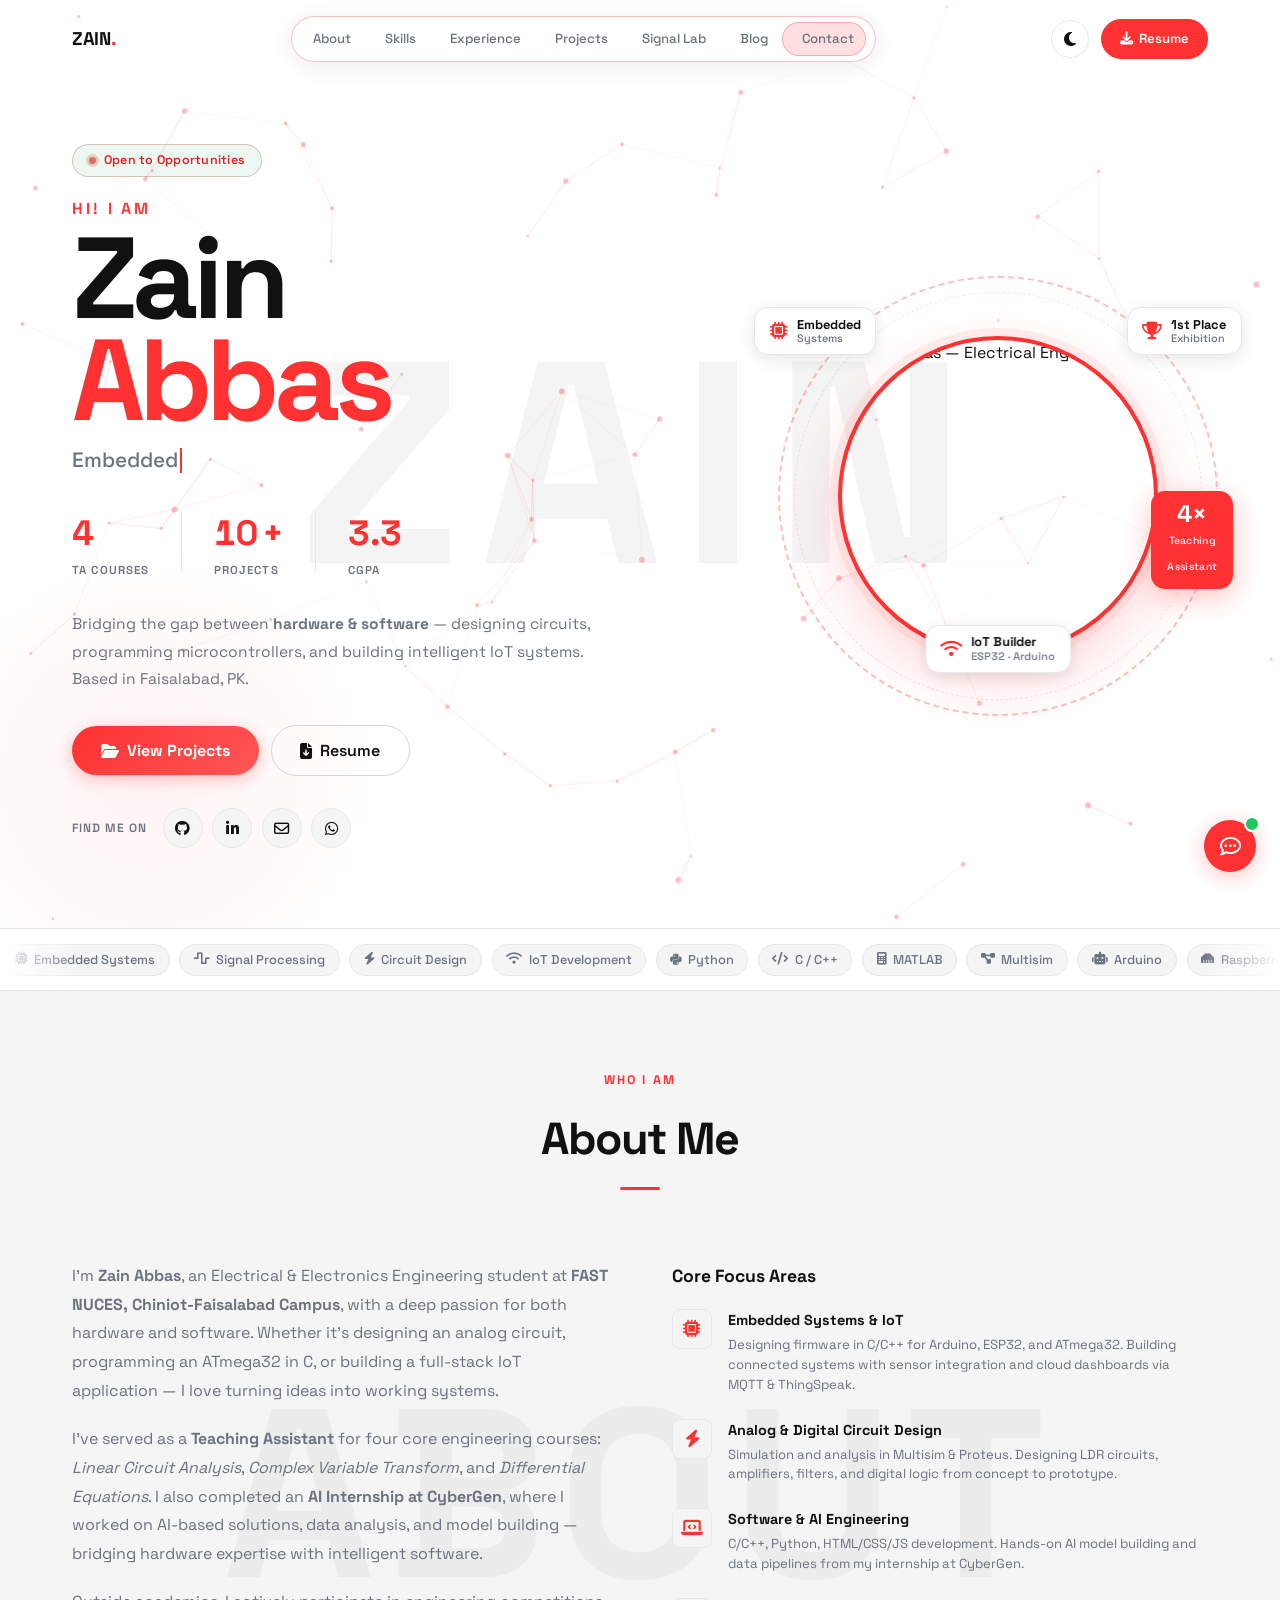
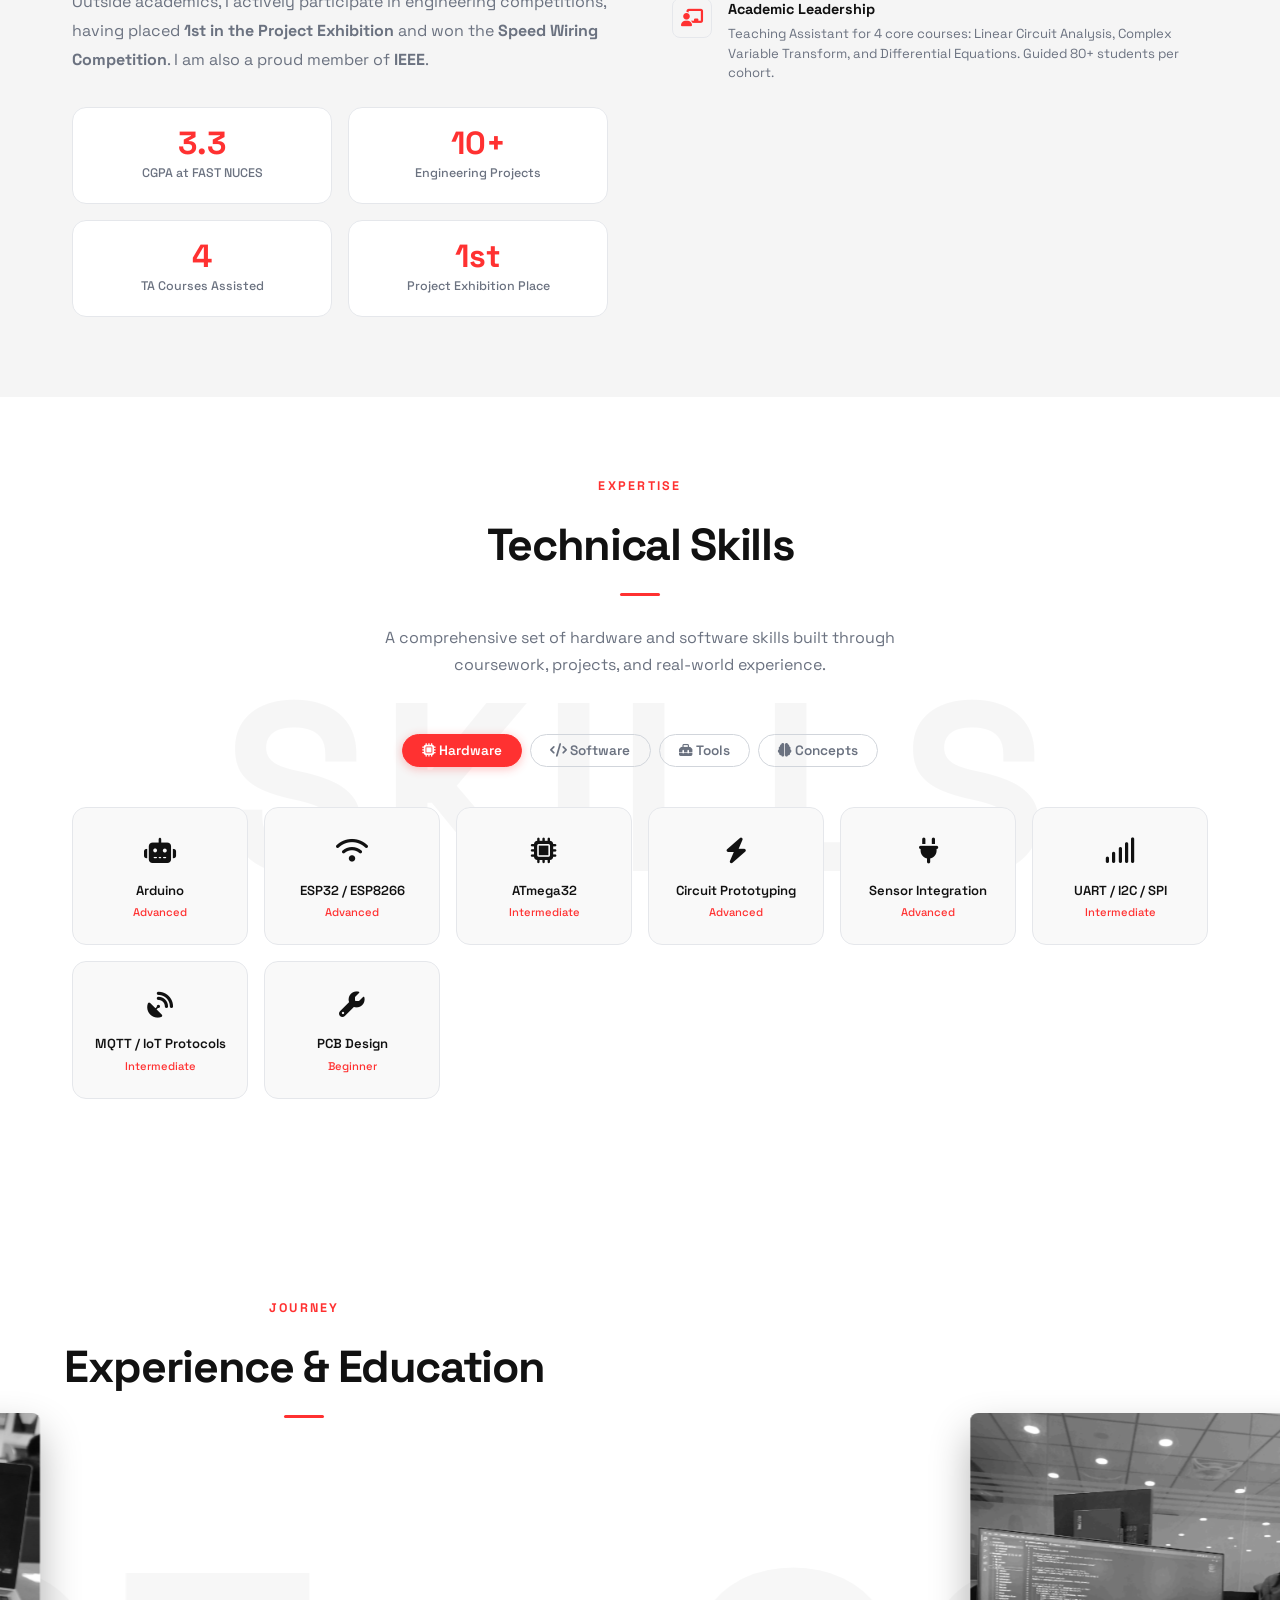
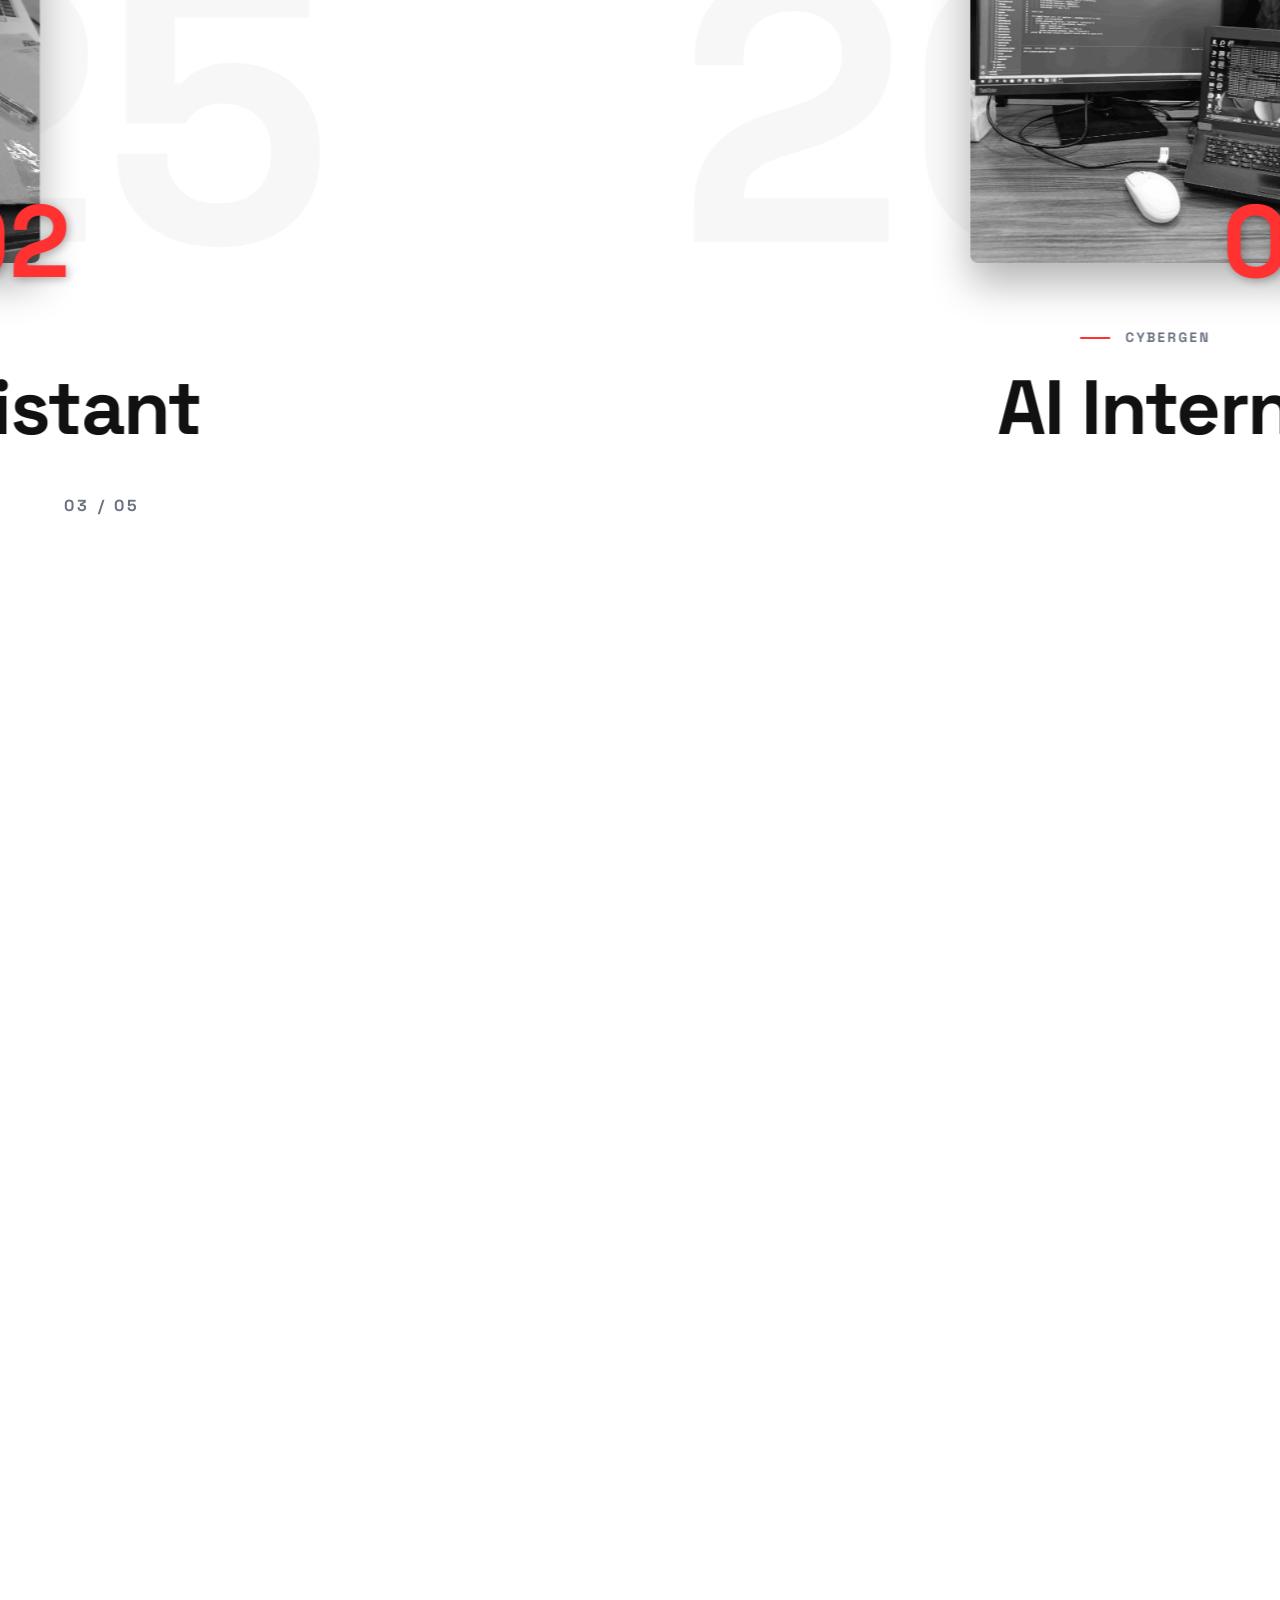
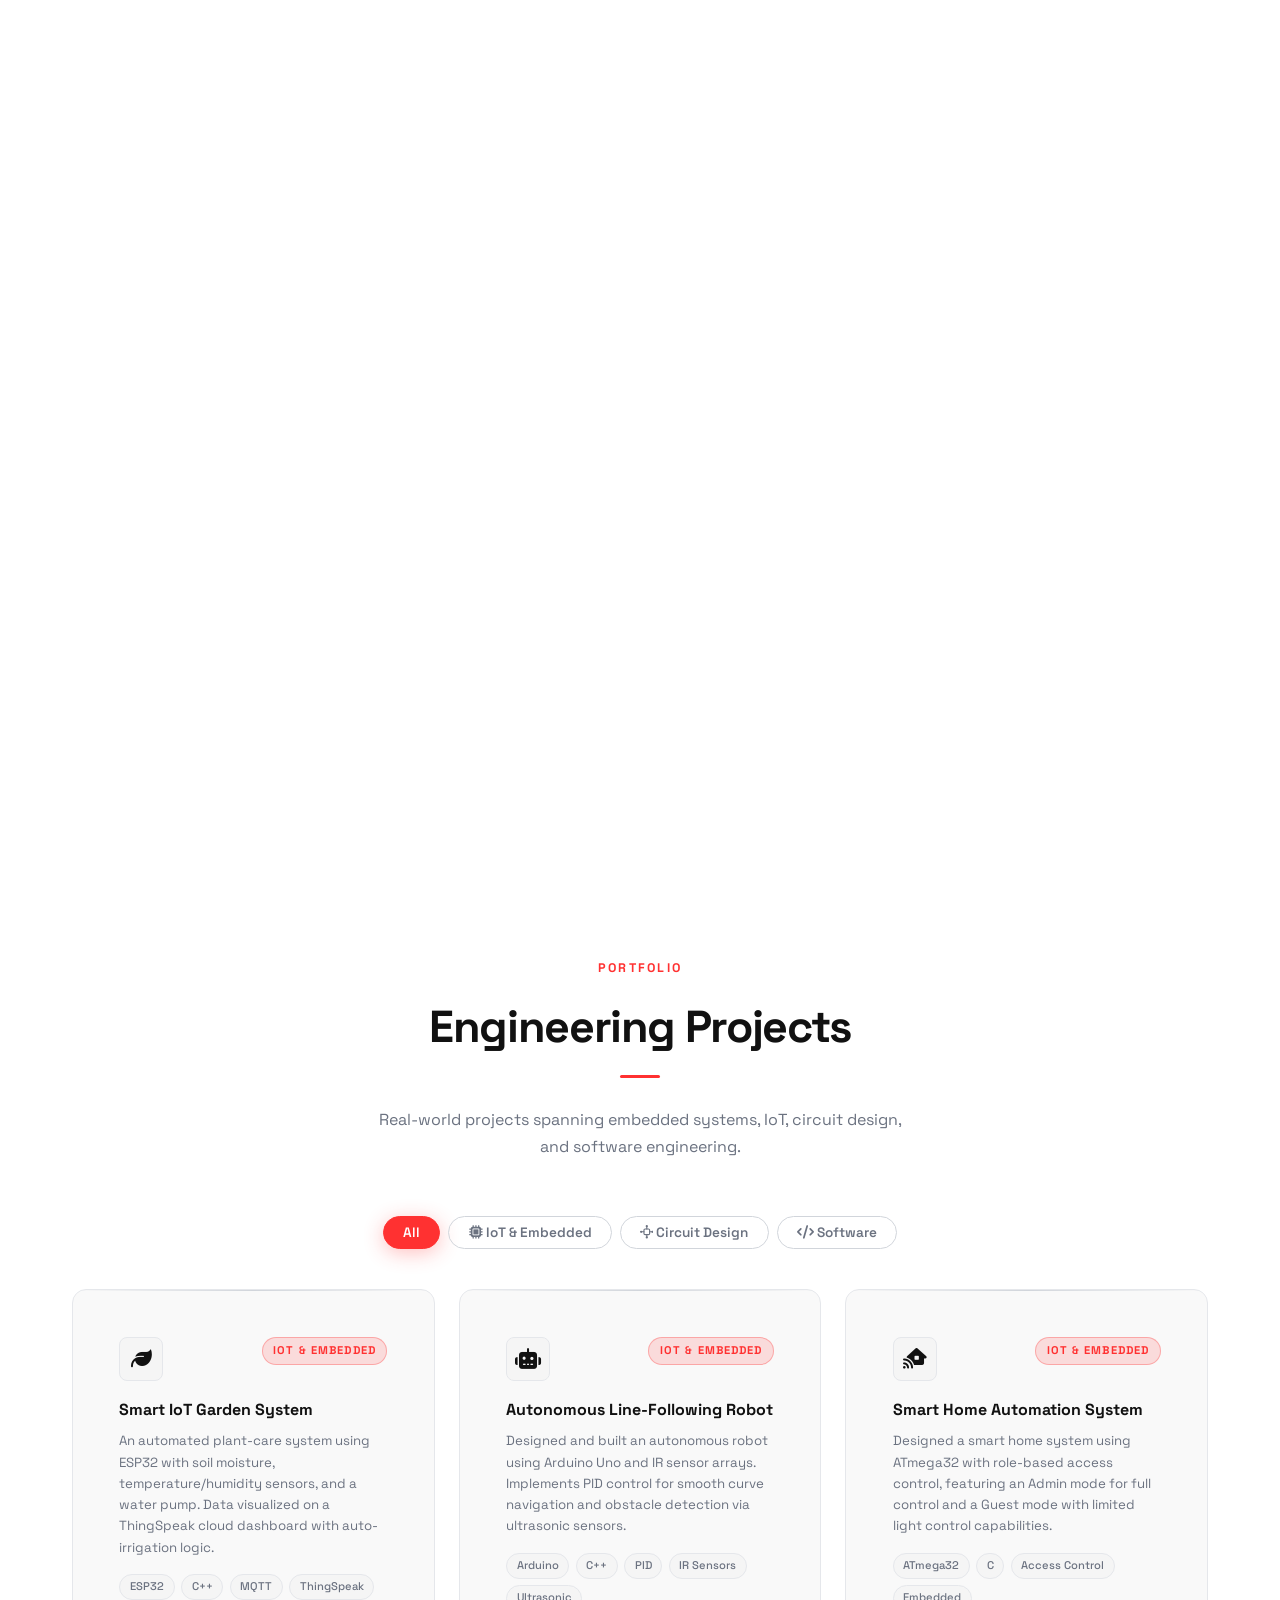
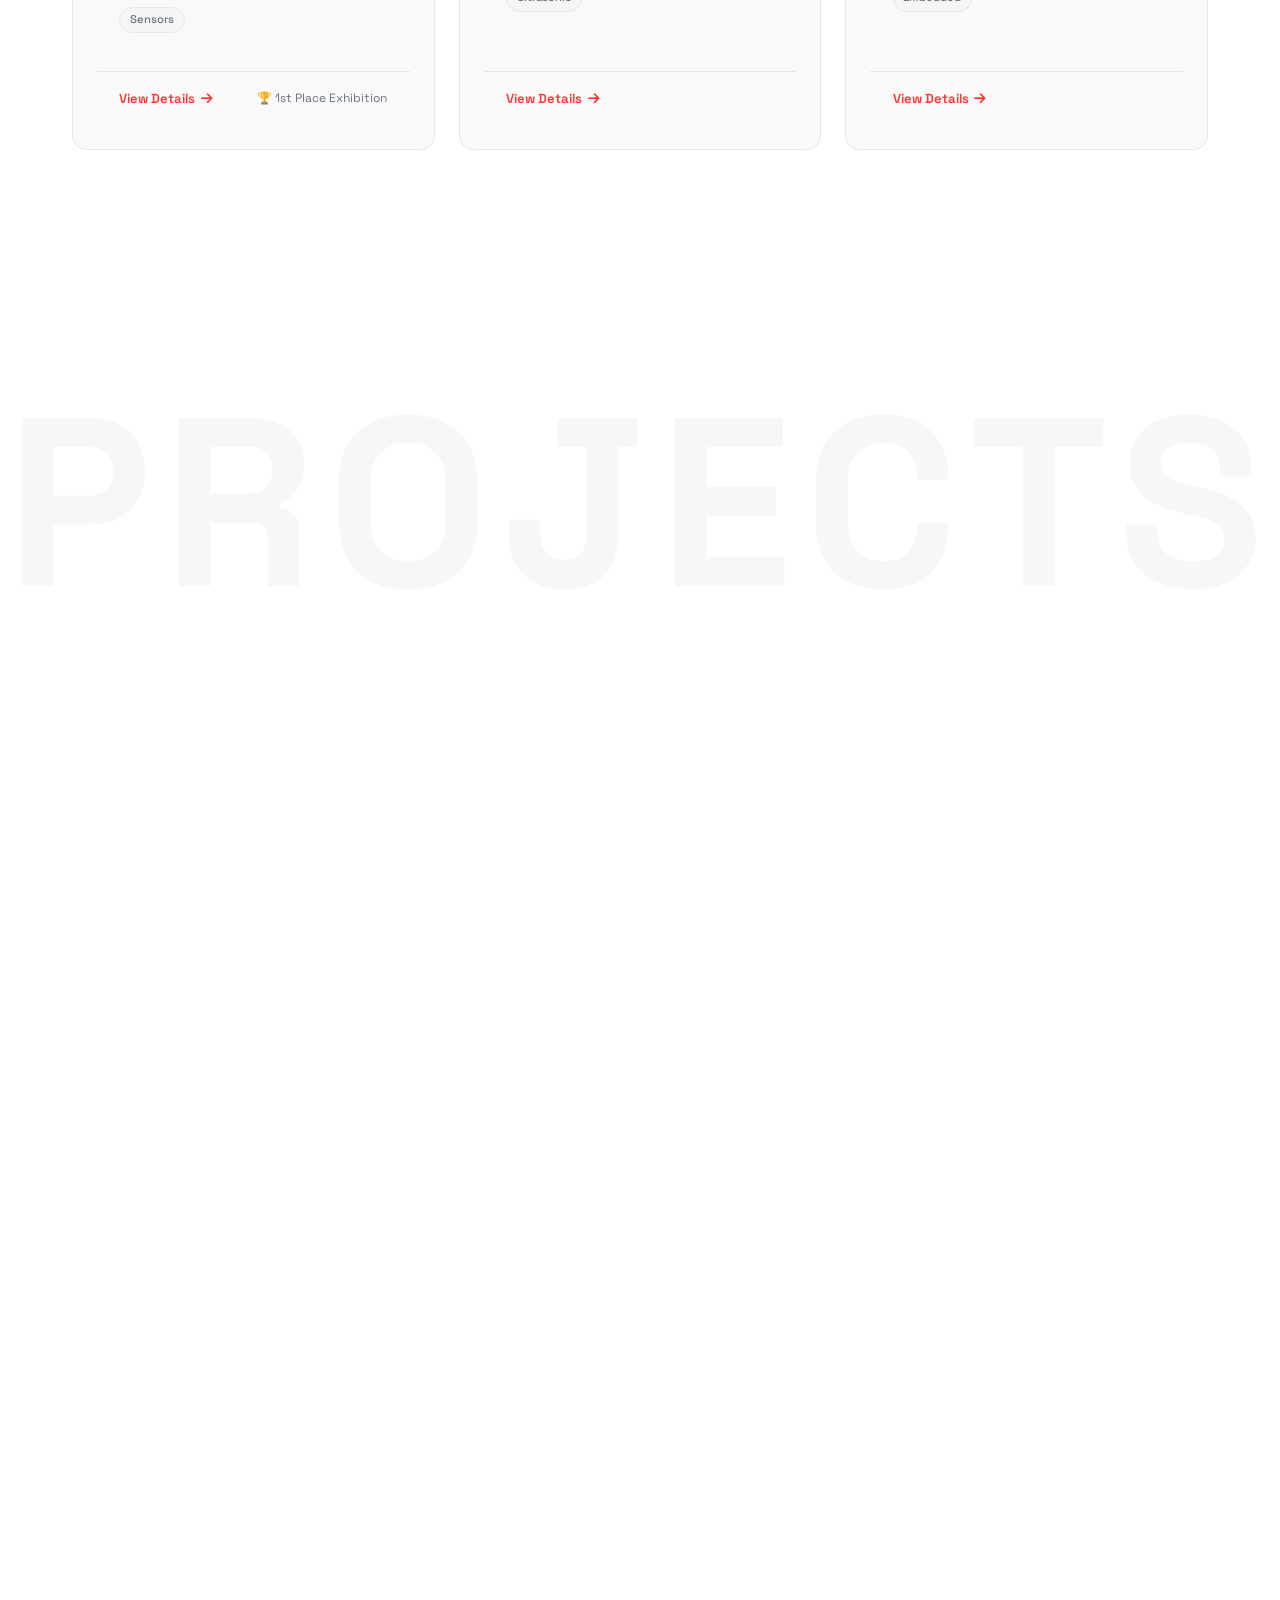
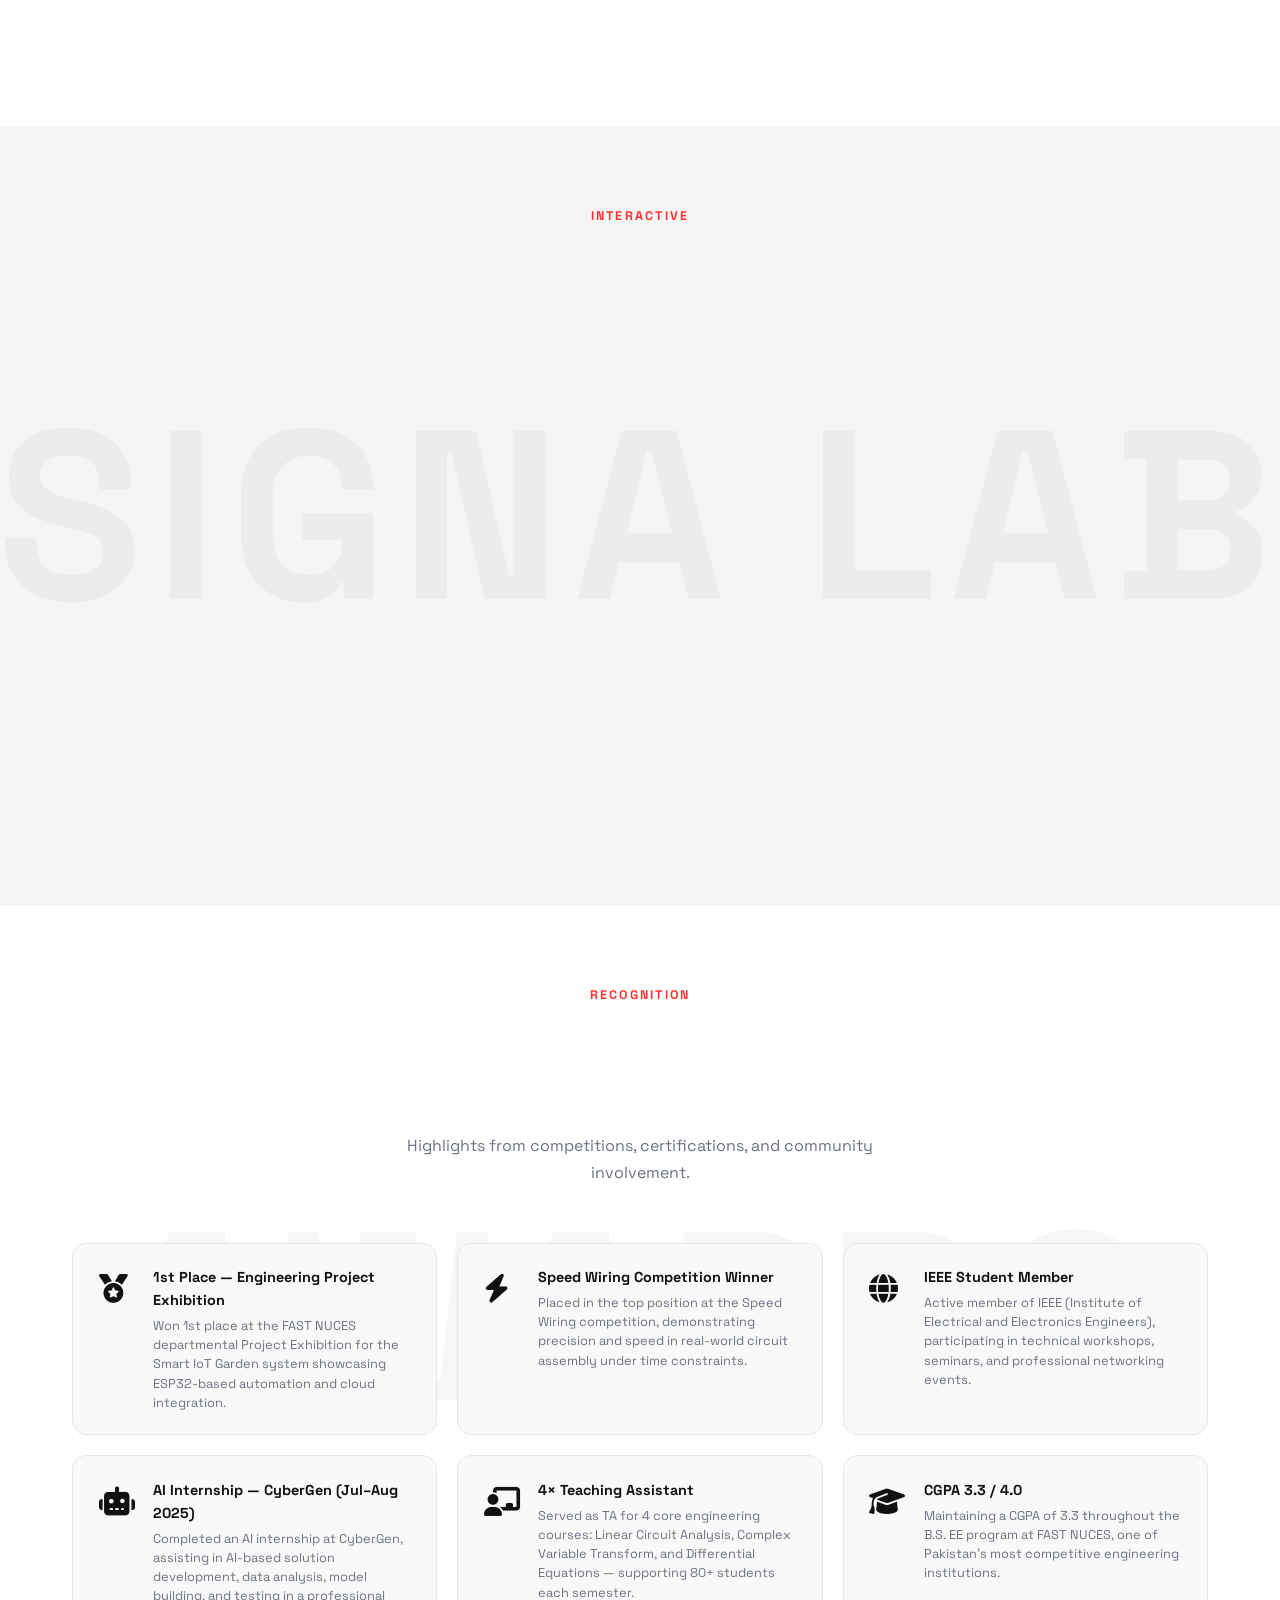
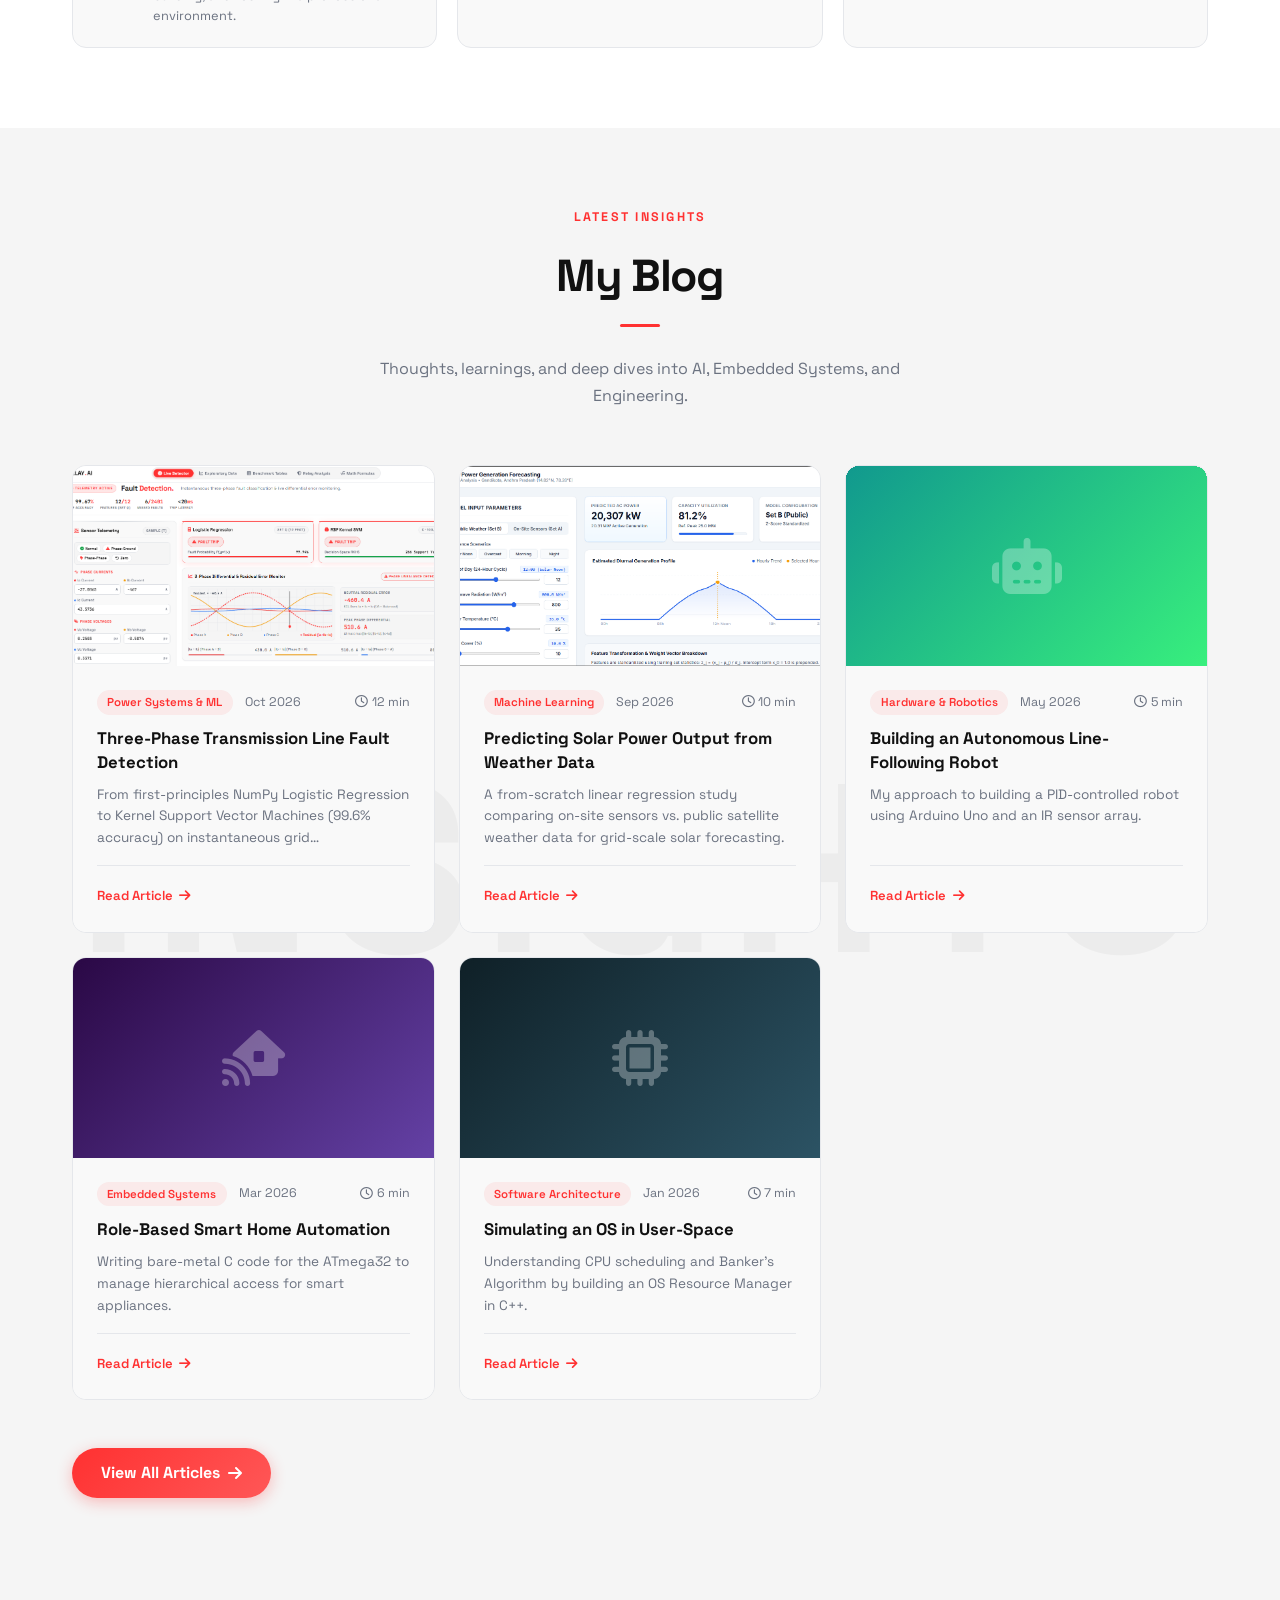
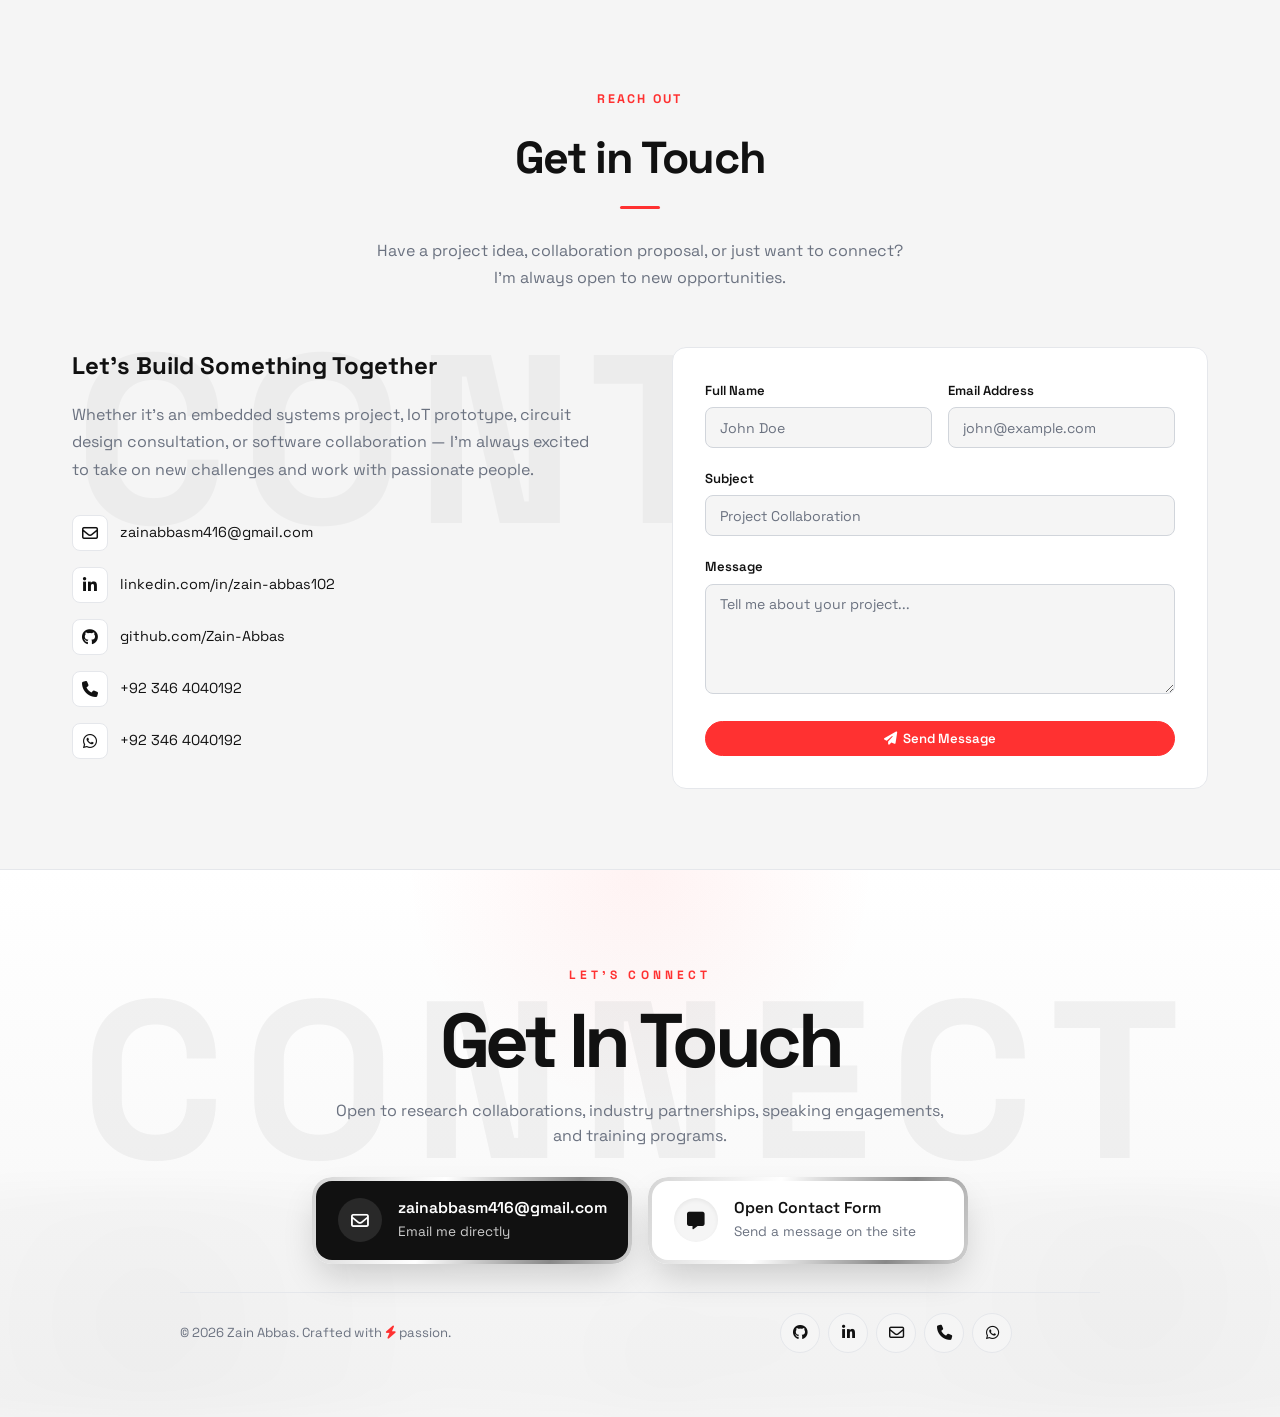
==== commit 1f7781f7: "Add Three-Phase Transmission Line Fault Detection blog post and card" ====
--- a/index.html
+++ b/index.html
@@ -1429,7 +1429,39 @@
         </div>
 
         <div class="blog-grid reveal" style="margin-top: 3rem">
-          <!-- Card: Solar Power Prediction (NEW) -->
+          <!-- Card: Three-Phase Fault Detection (NEW) -->
+          <article class="blog-card" data-category="ml">
+            <div
+              class="blog-card-img"
+              style="background-image: url('Images/blog/fault-detection/frontend_screenshot.png'); background-size: cover; background-position: center;"
+            >
+            </div>
+            <div class="blog-card-body">
+              <div class="blog-card-meta">
+                <span class="blog-card-tag">Power Systems &amp; ML</span>
+                <span class="blog-card-date">Oct 2026</span>
+                <span class="blog-card-time"
+                  ><i class="fa-regular fa-clock"></i> 12 min</span
+                >
+              </div>
+              <h3 class="blog-card-title">
+                <a href="blog.html#fault-detection"
+                  >Three-Phase Transmission Line Fault Detection</a
+                >
+              </h3>
+              <p class="blog-card-excerpt">
+                From first-principles NumPy Logistic Regression to Kernel Support Vector
+                Machines (99.6% accuracy) on instantaneous grid measurements.
+              </p>
+              <div class="blog-card-footer">
+                <a href="blog.html#fault-detection" class="blog-read-more"
+                  >Read Article <i class="fa-solid fa-arrow-right"></i>
+                </a>
+              </div>
+            </div>
+          </article>
+
+          <!-- Card: Solar Power Prediction -->
           <article class="blog-card" data-category="ml">
             <div
               class="blog-card-img"
--- a/styles.css
+++ b/styles.css
@@ -2622,6 +2622,9 @@
   .blog-featured-img {
     height: 200px;
   }
+  .blog-newsletter {
+    padding: 2rem 1.25rem;
+  }
 }
 @media (max-width: 480px) {
   /* Stack stats vertically only on very small screens */
@@ -2637,6 +2640,12 @@
   .hero-stat:not(:last-child)::after {
     display: none;
   }
+  .blog-grid {
+    grid-template-columns: 1fr;
+  }
+  .blog-newsletter {
+    padding: 1.5rem 1rem;
+  }
 }
 /* ══════════════════════════════════════════════
    HERO PREMIUM ENHANCEMENTS
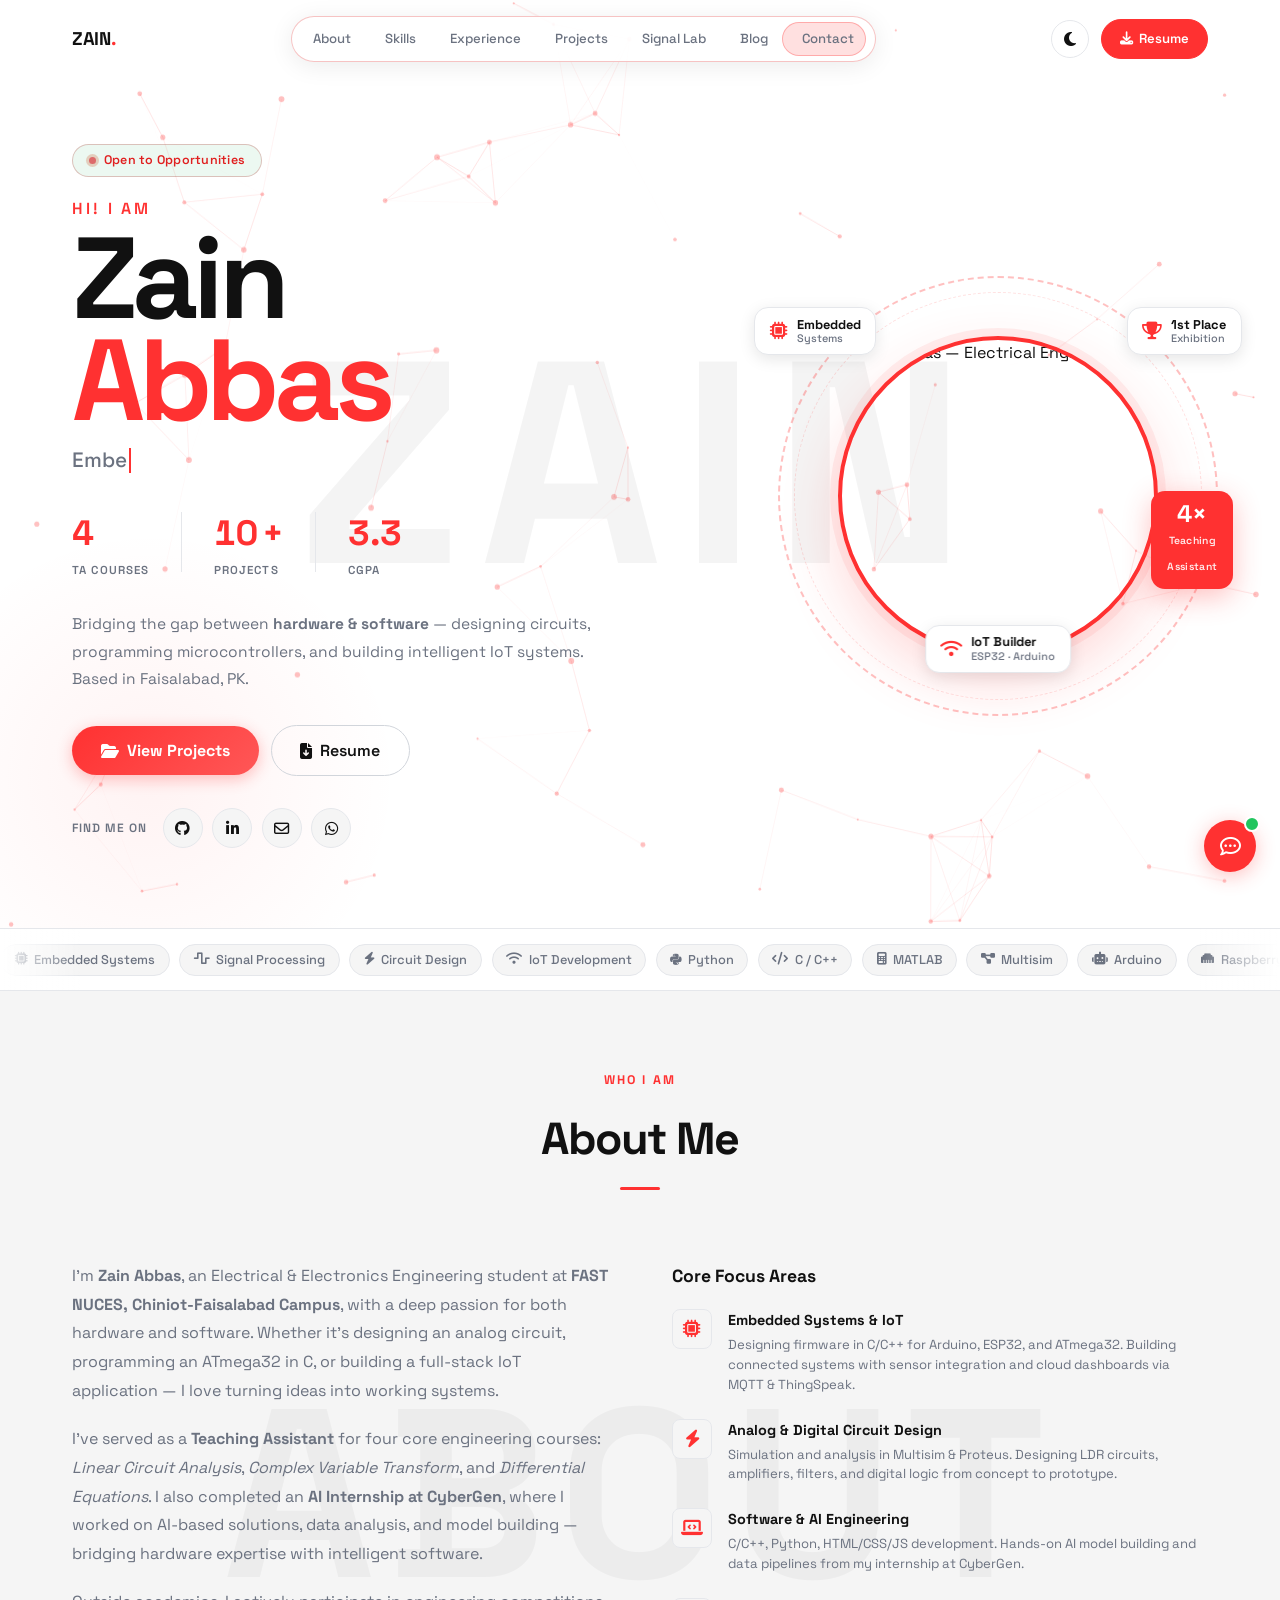
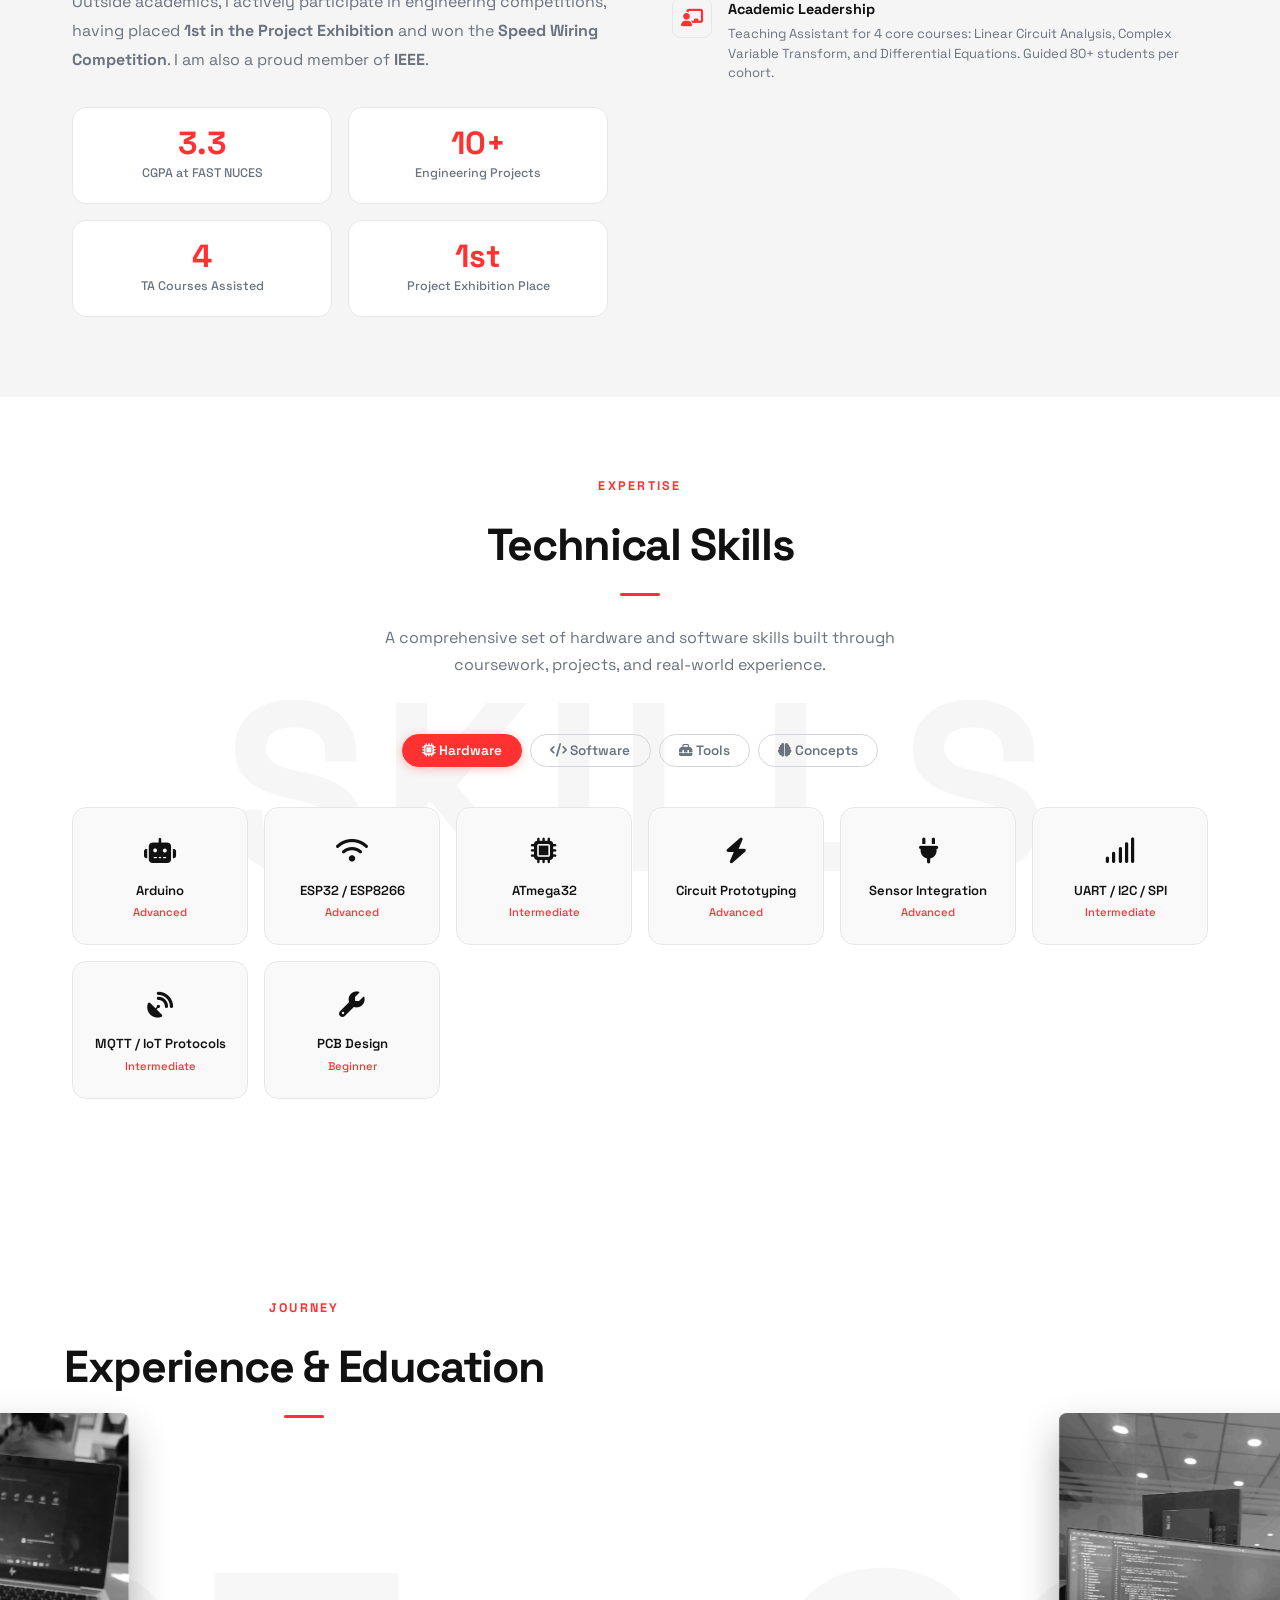
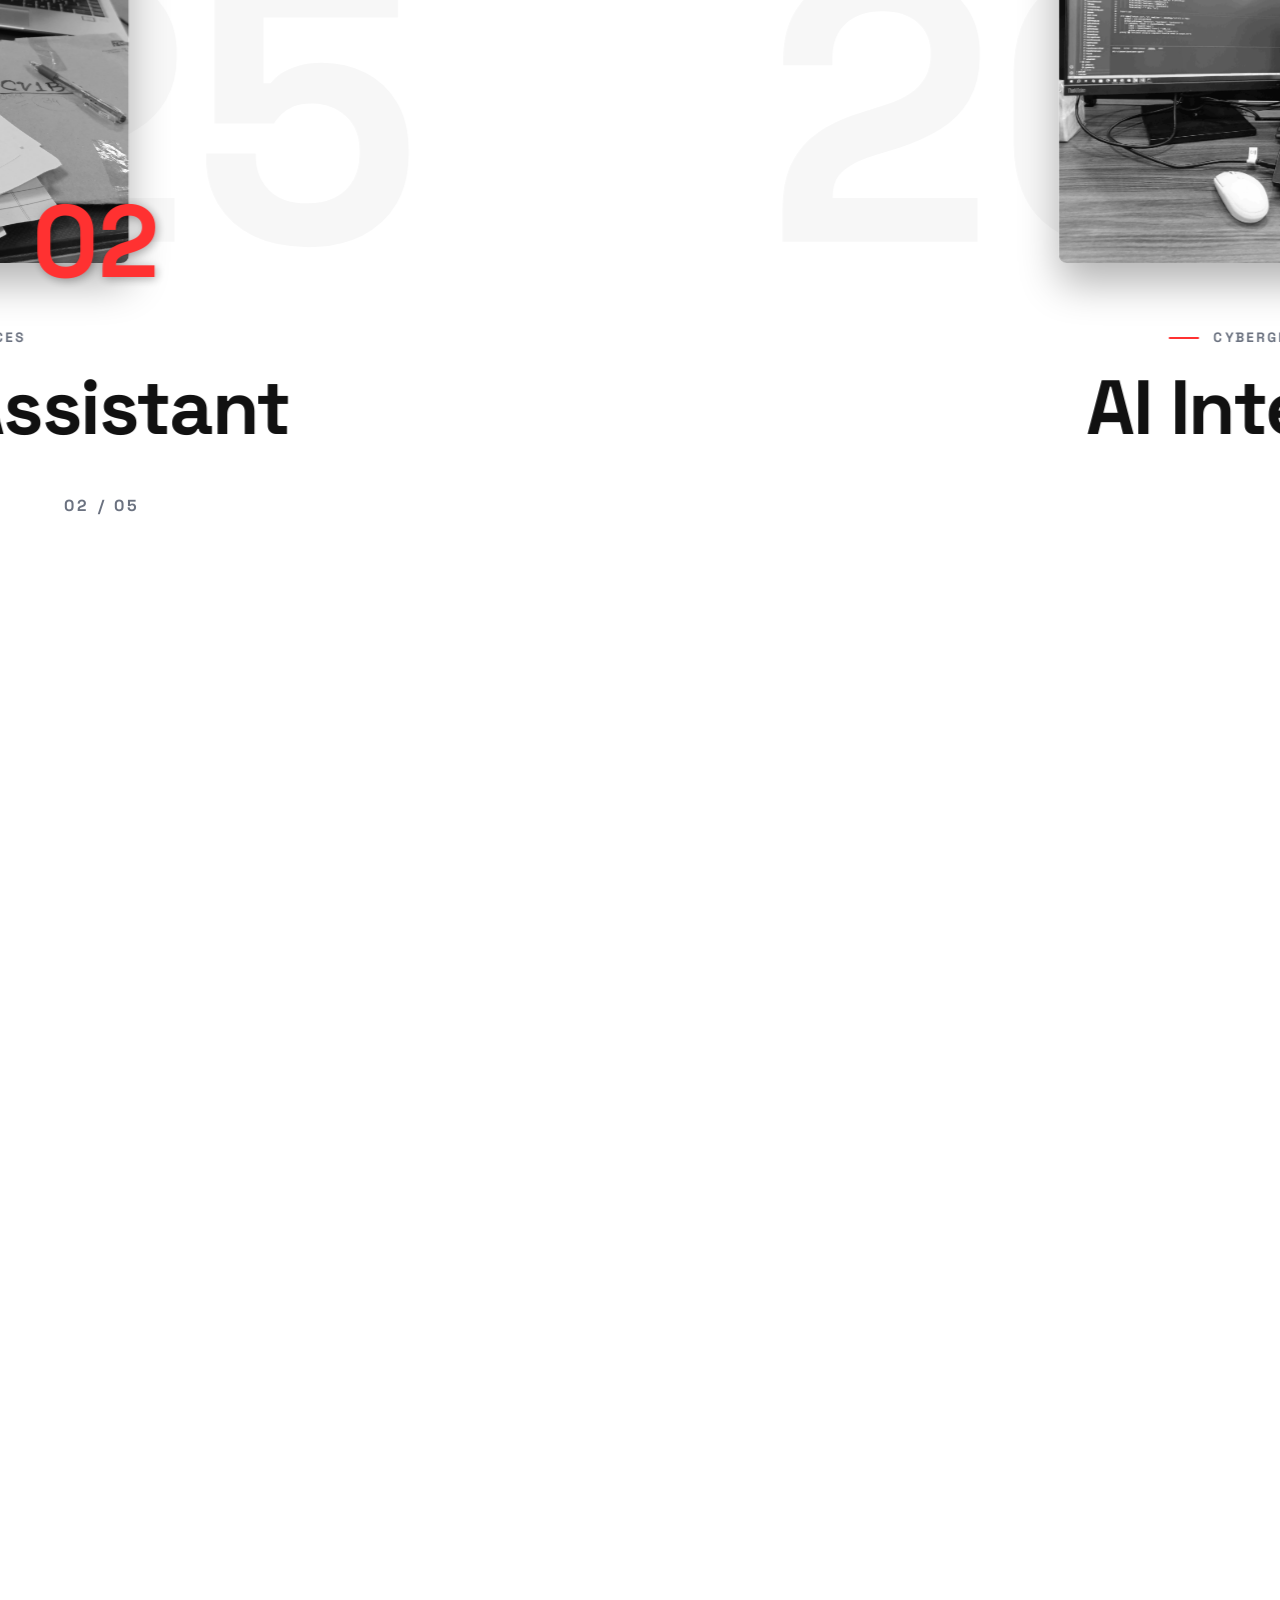
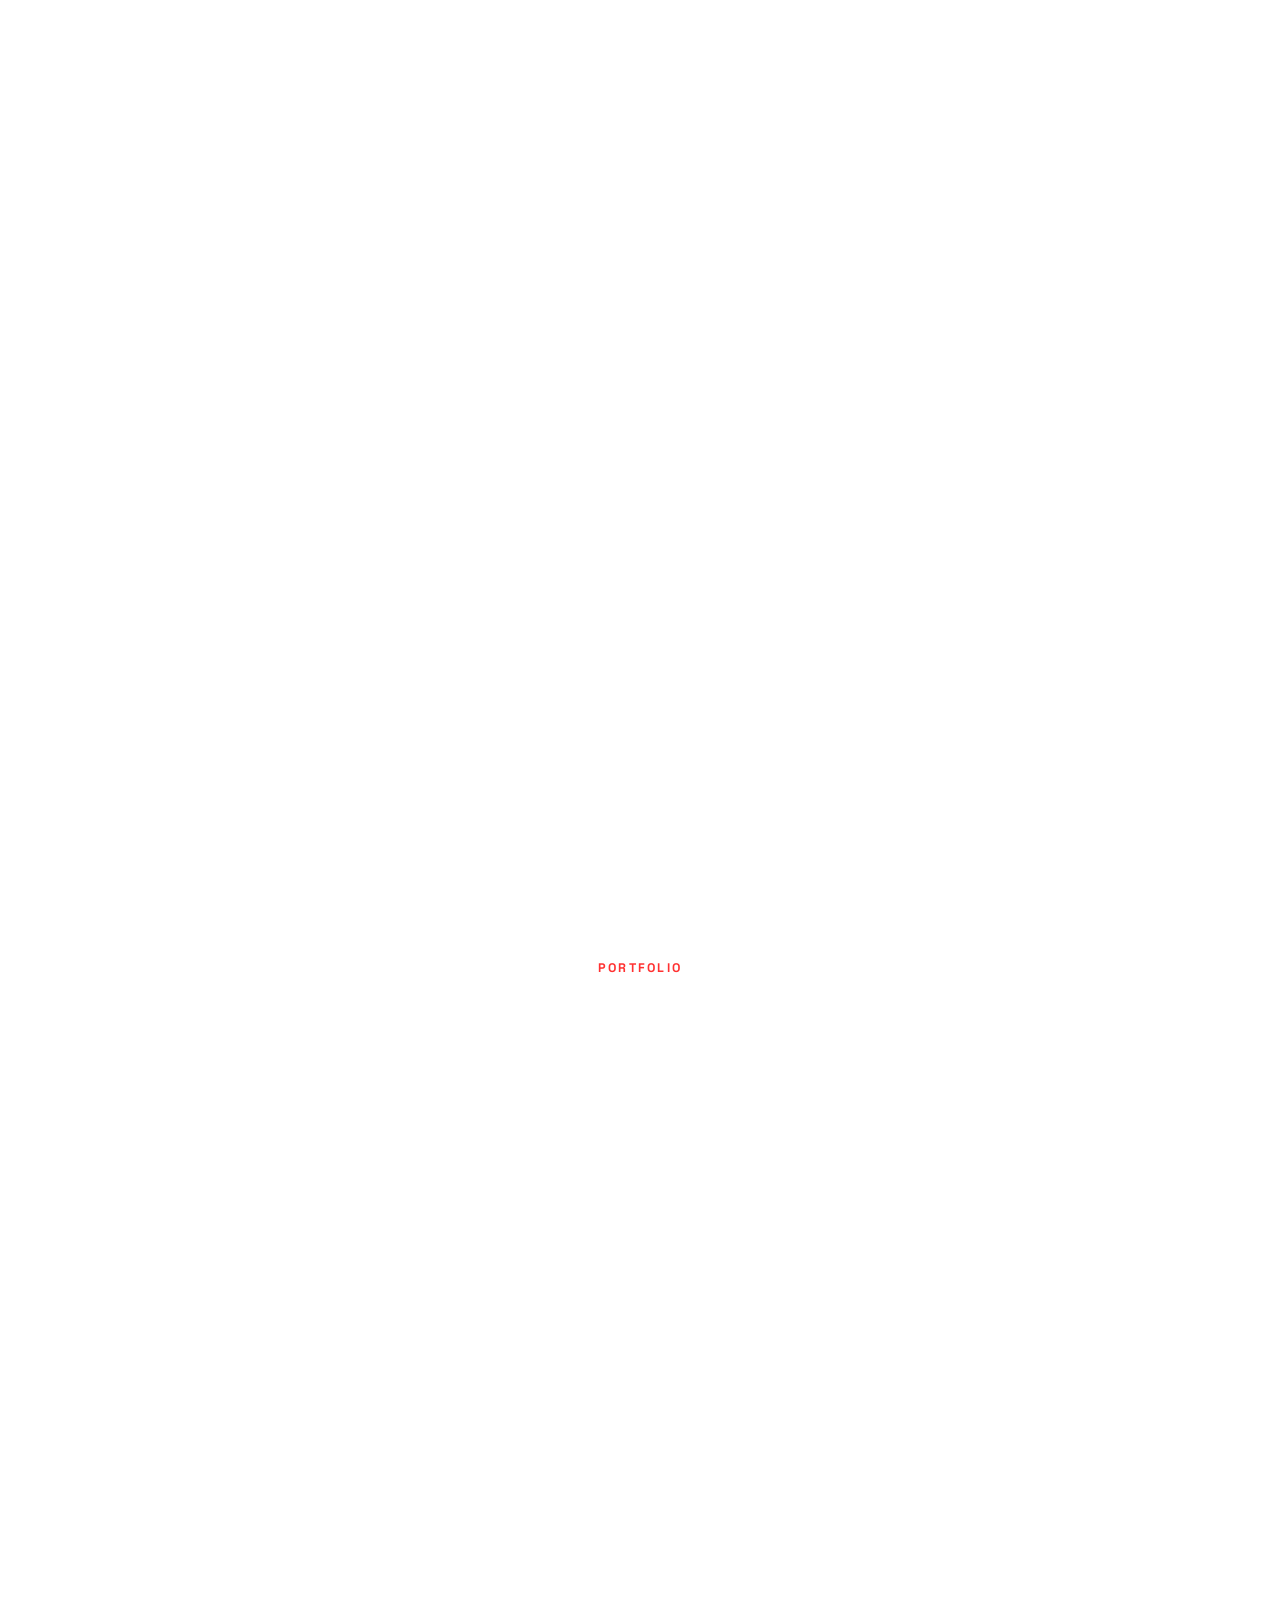
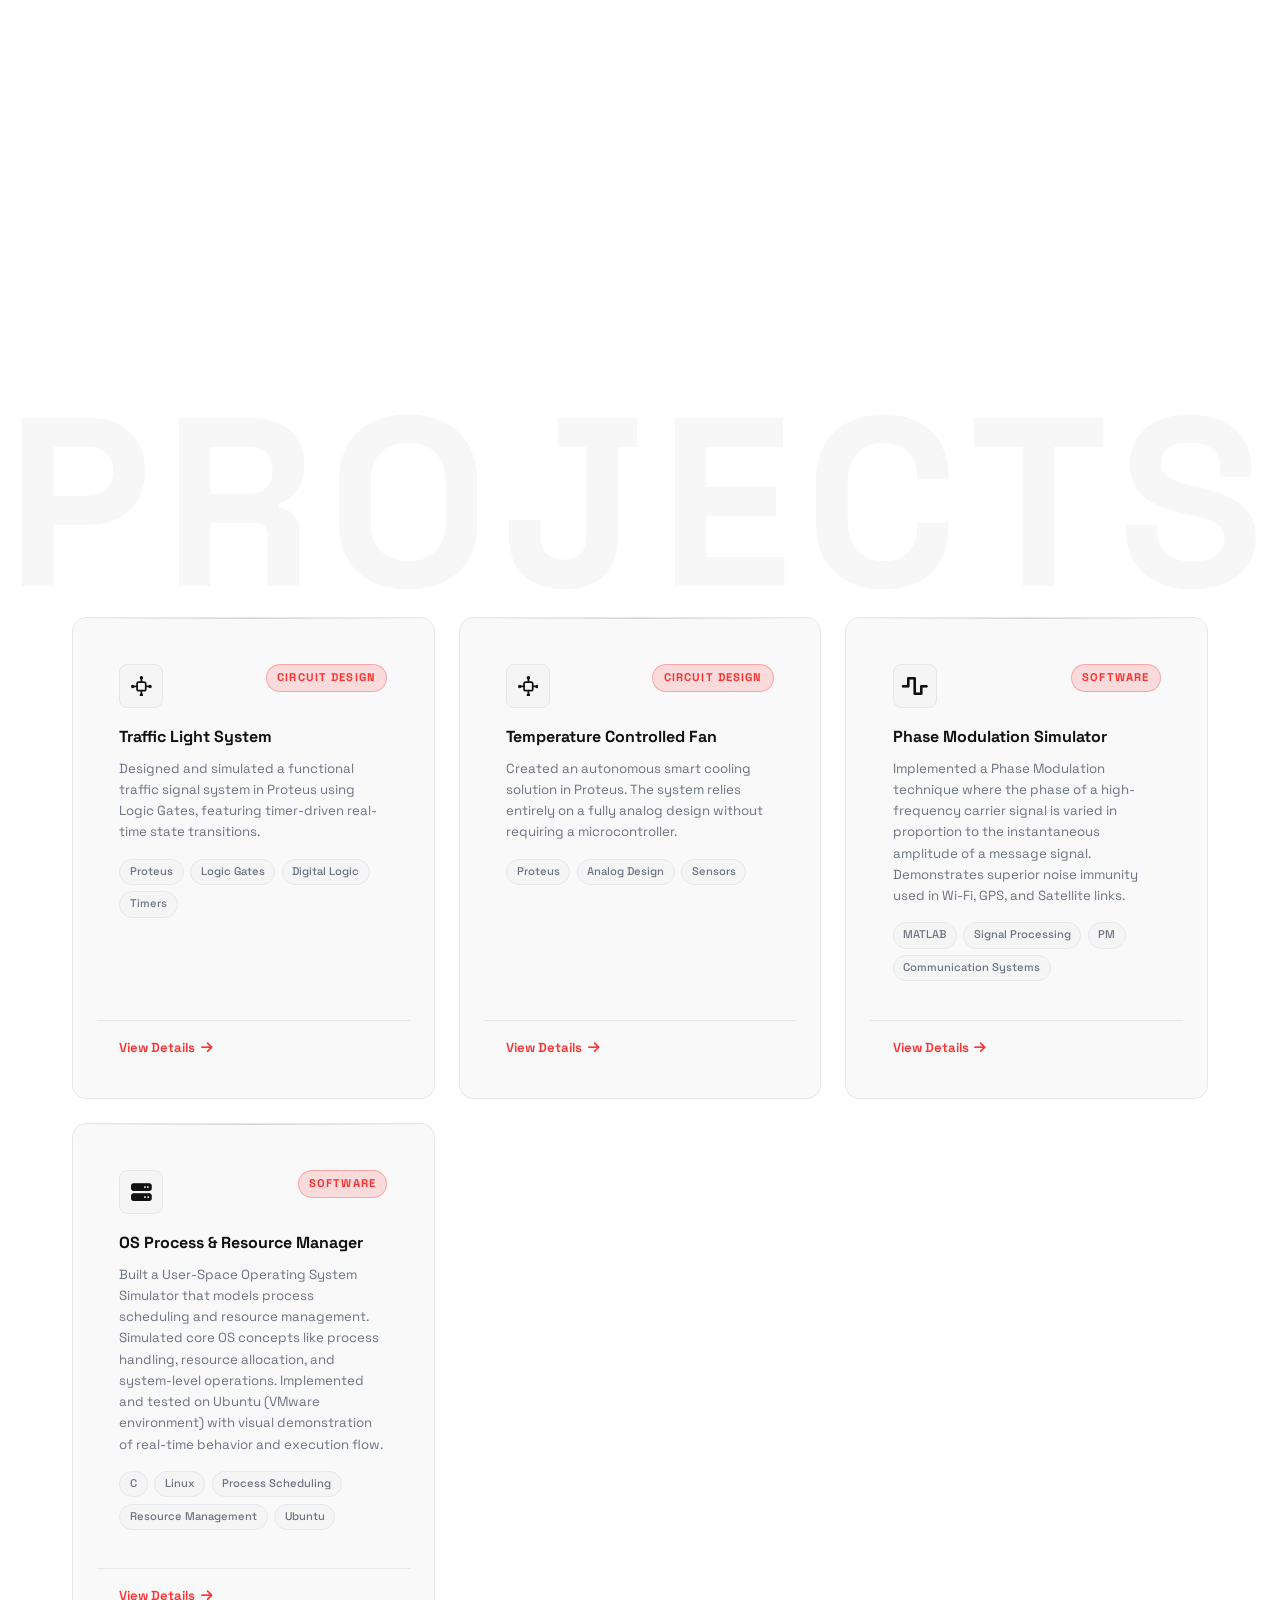
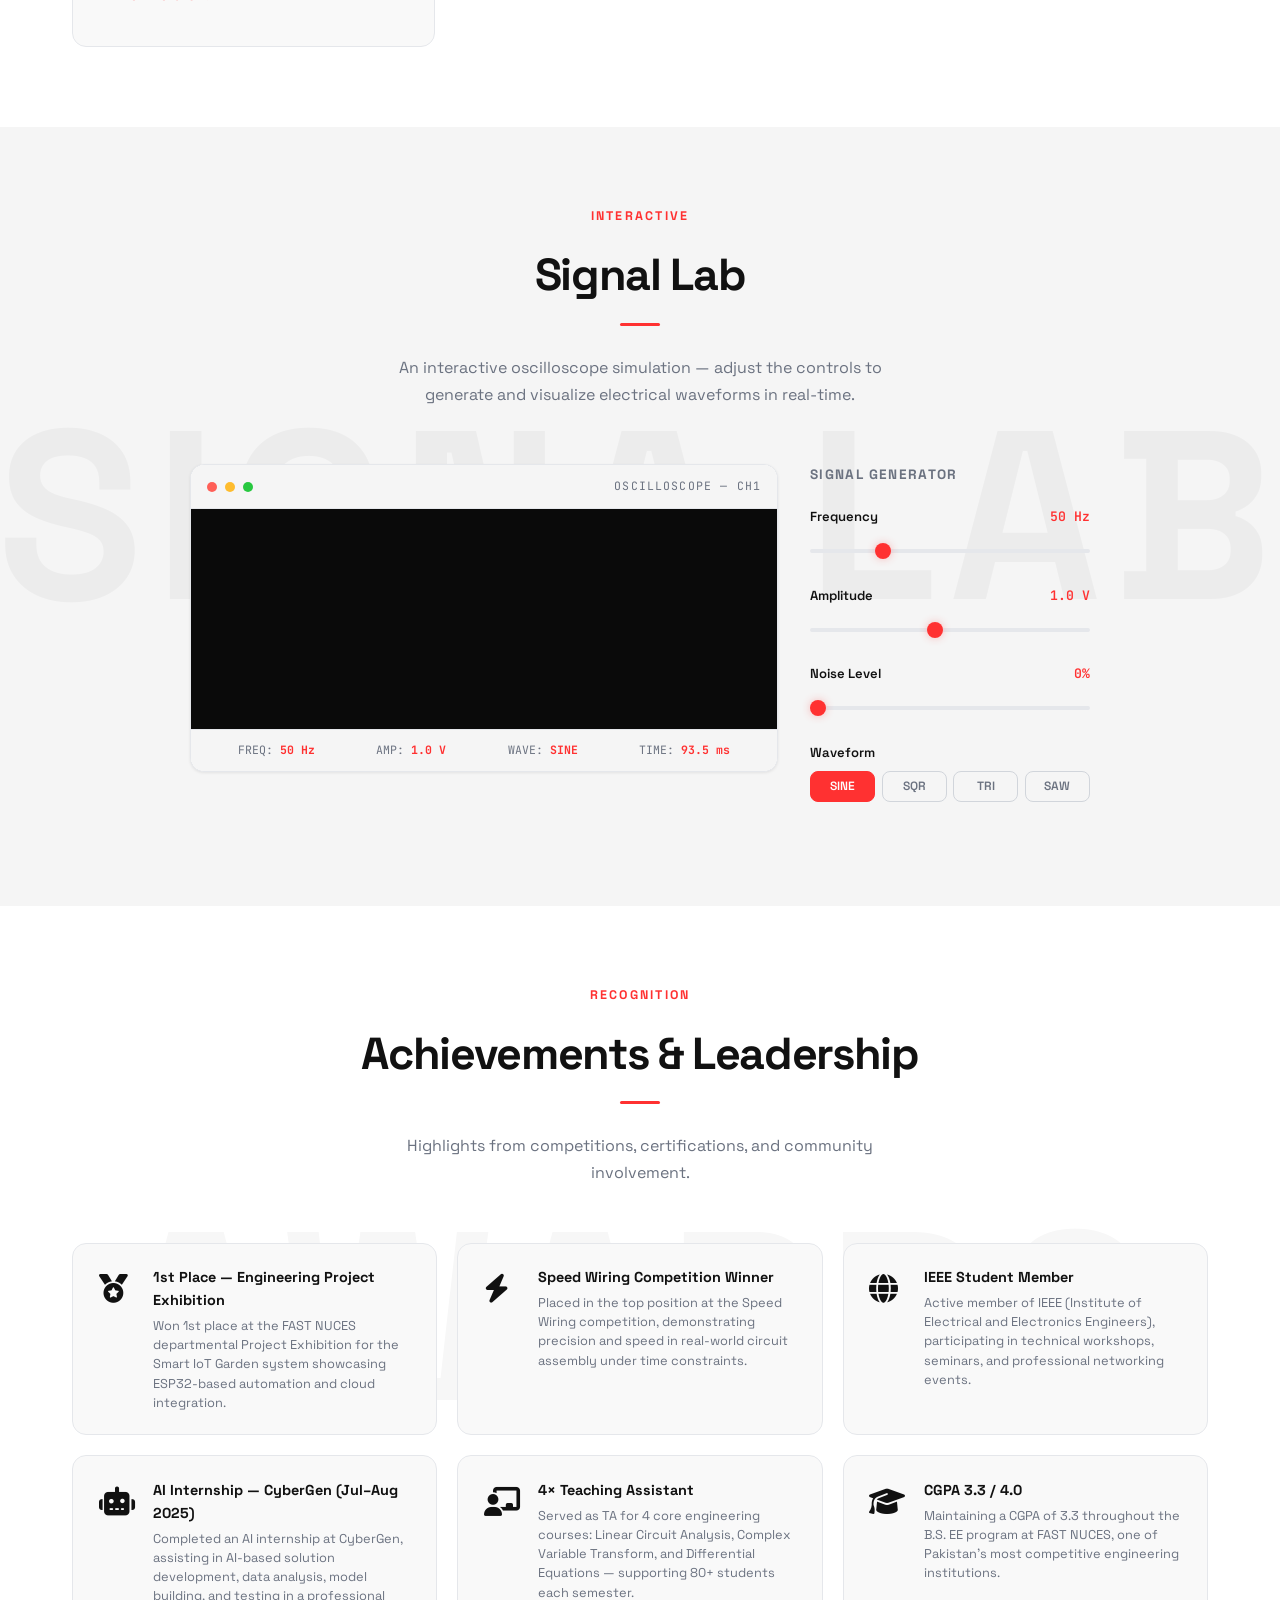
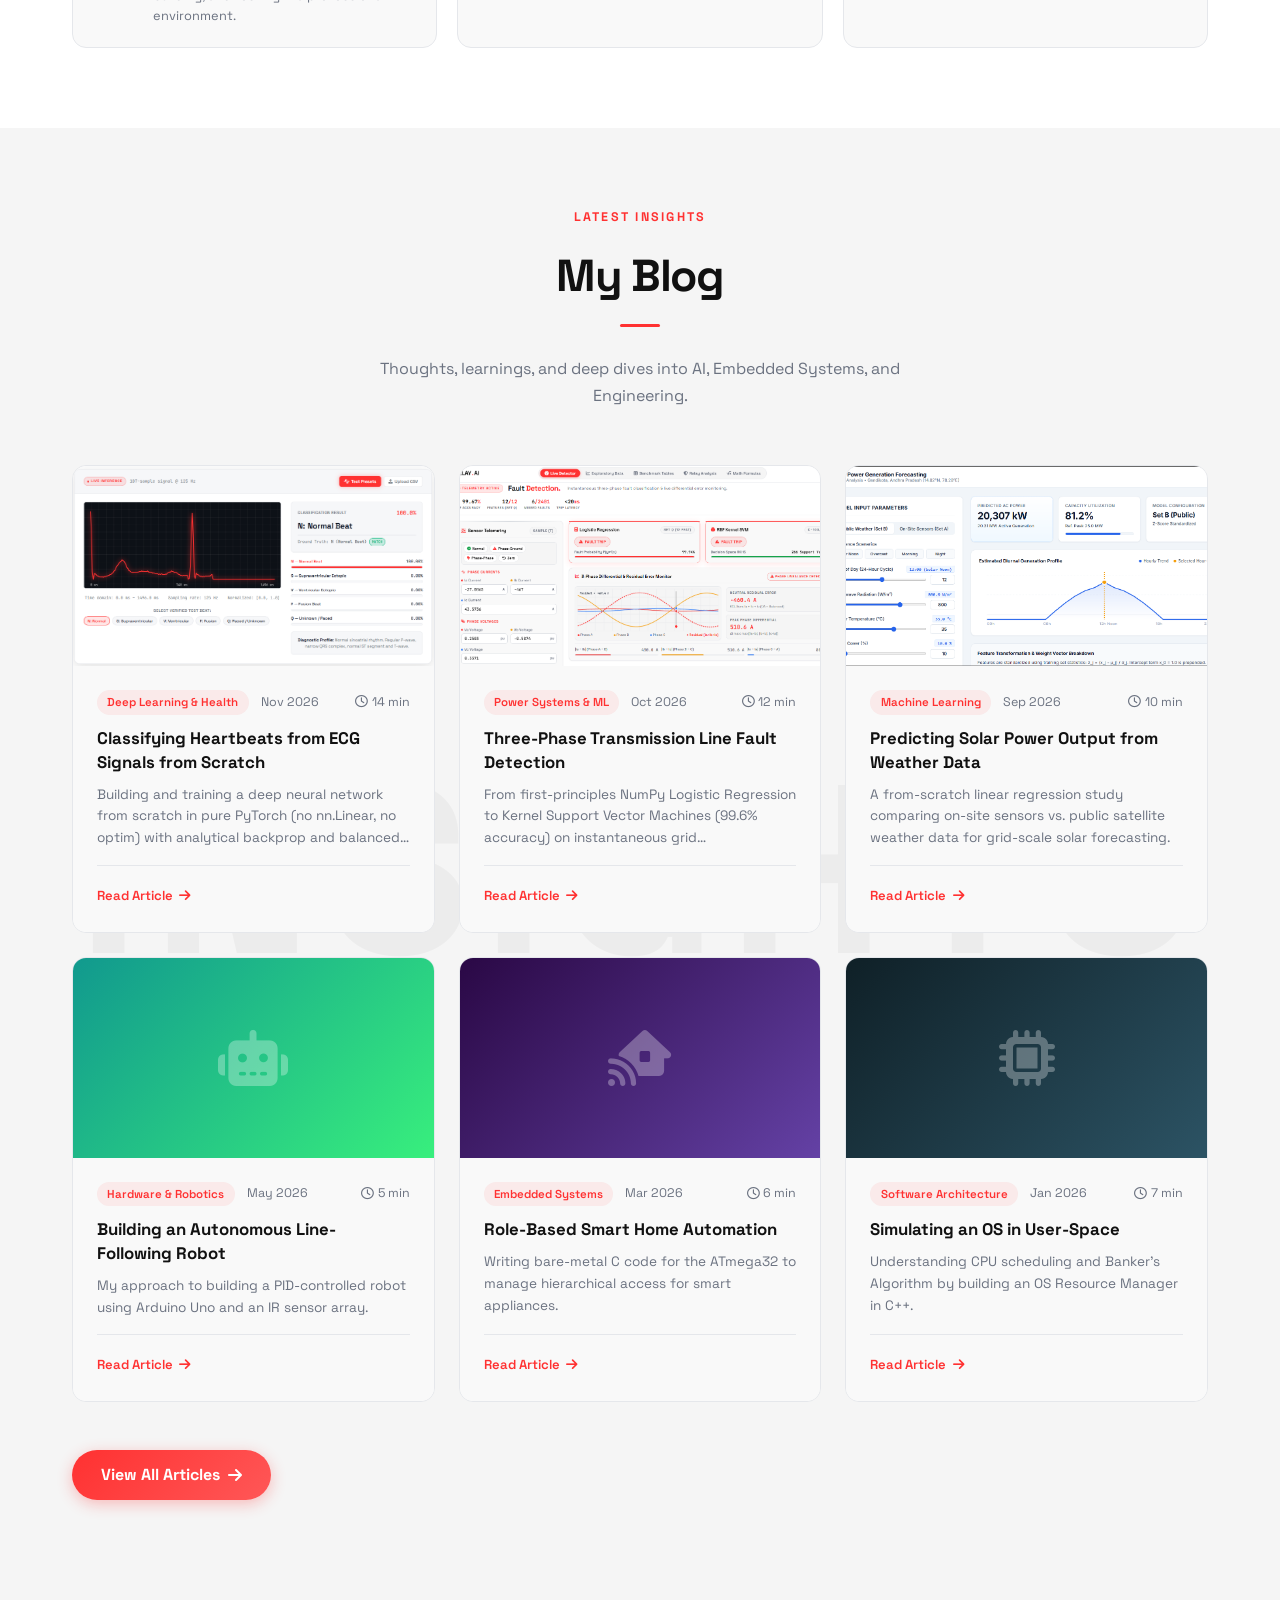
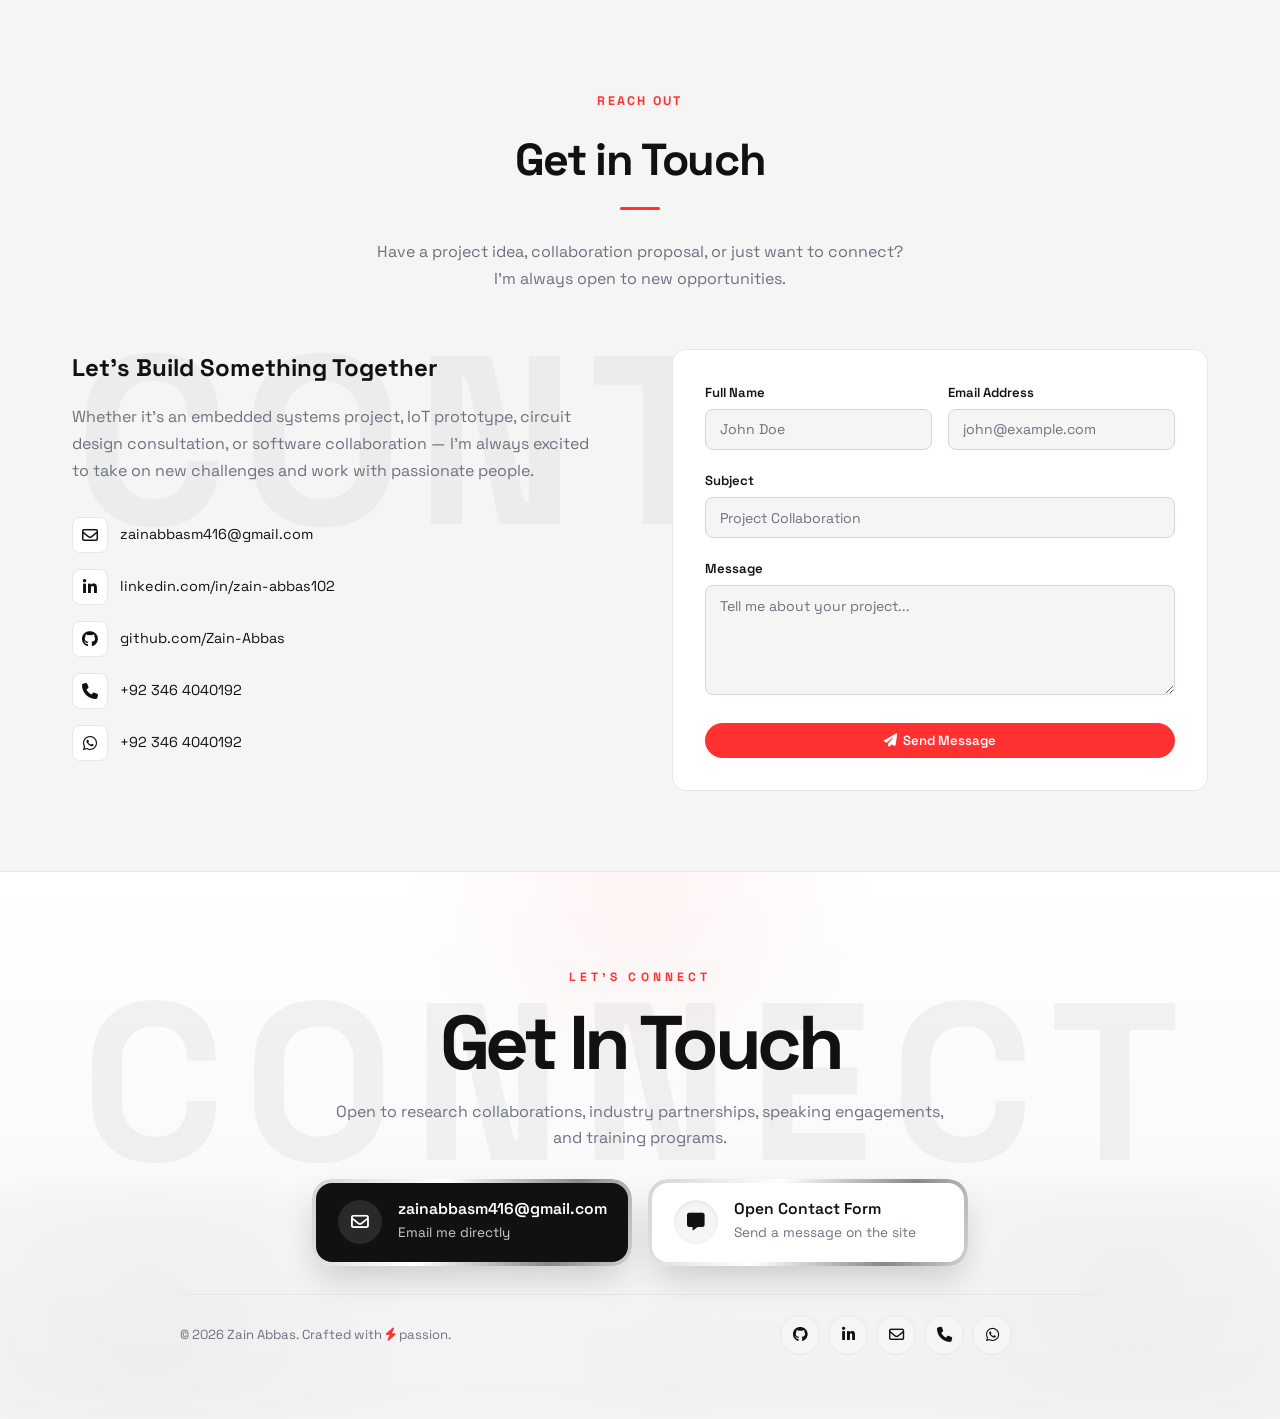
==== commit f4348833: "Add ECG Heartbeat Classification from Scratch blog post and card" ====
--- a/index.html
+++ b/index.html
@@ -1429,7 +1429,38 @@
         </div>
 
         <div class="blog-grid reveal" style="margin-top: 3rem">
-          <!-- Card: Three-Phase Fault Detection (NEW) -->
+          <!-- Card: ECGNet Heartbeat Classification (NEW) -->
+          <article class="blog-card" data-category="ml">
+            <div
+              class="blog-card-img"
+              style="background-image: url('Images/blog/ecgnet/card_preview.png'); background-size: cover; background-position: center;"
+            >
+            </div>
+            <div class="blog-card-body">
+              <div class="blog-card-meta">
+                <span class="blog-card-tag">Deep Learning &amp; Health</span>
+                <span class="blog-card-date">Nov 2026</span>
+                <span class="blog-card-time"
+                  ><i class="fa-regular fa-clock"></i> 14 min</span
+                >
+              </div>
+              <h3 class="blog-card-title">
+                <a href="blog.html#ecgnet-classification"
+                  >Classifying Heartbeats from ECG Signals from Scratch</a
+                >
+              </h3>
+              <p class="blog-card-excerpt">
+                Building and training a deep neural network from scratch in pure PyTorch (no nn.Linear, no optim) with analytical backprop and balanced accuracy evaluation on 21,892 beats.
+              </p>
+              <div class="blog-card-footer">
+                <a href="blog.html#ecgnet-classification" class="blog-read-more"
+                  >Read Article <i class="fa-solid fa-arrow-right"></i>
+                </a>
+              </div>
+            </div>
+          </article>
+
+          <!-- Card: Three-Phase Fault Detection -->
           <article class="blog-card" data-category="ml">
             <div
               class="blog-card-img"
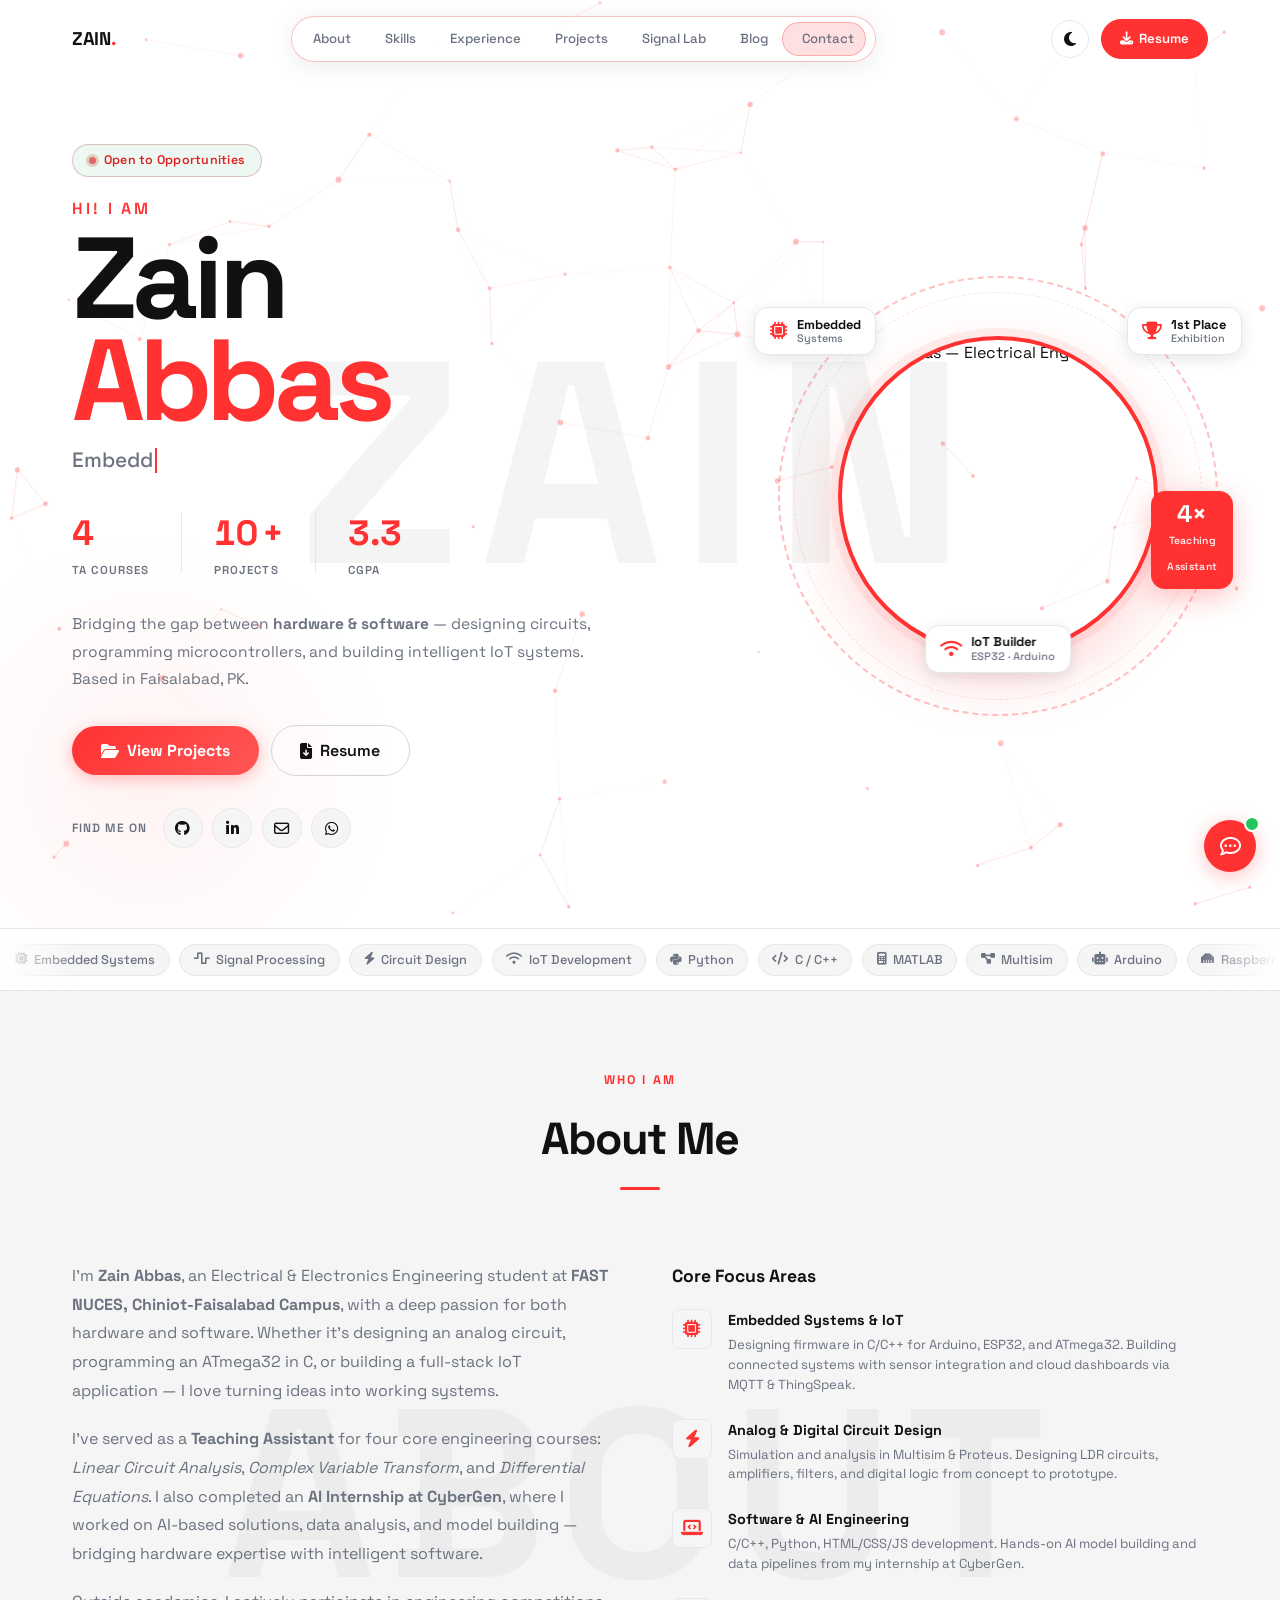
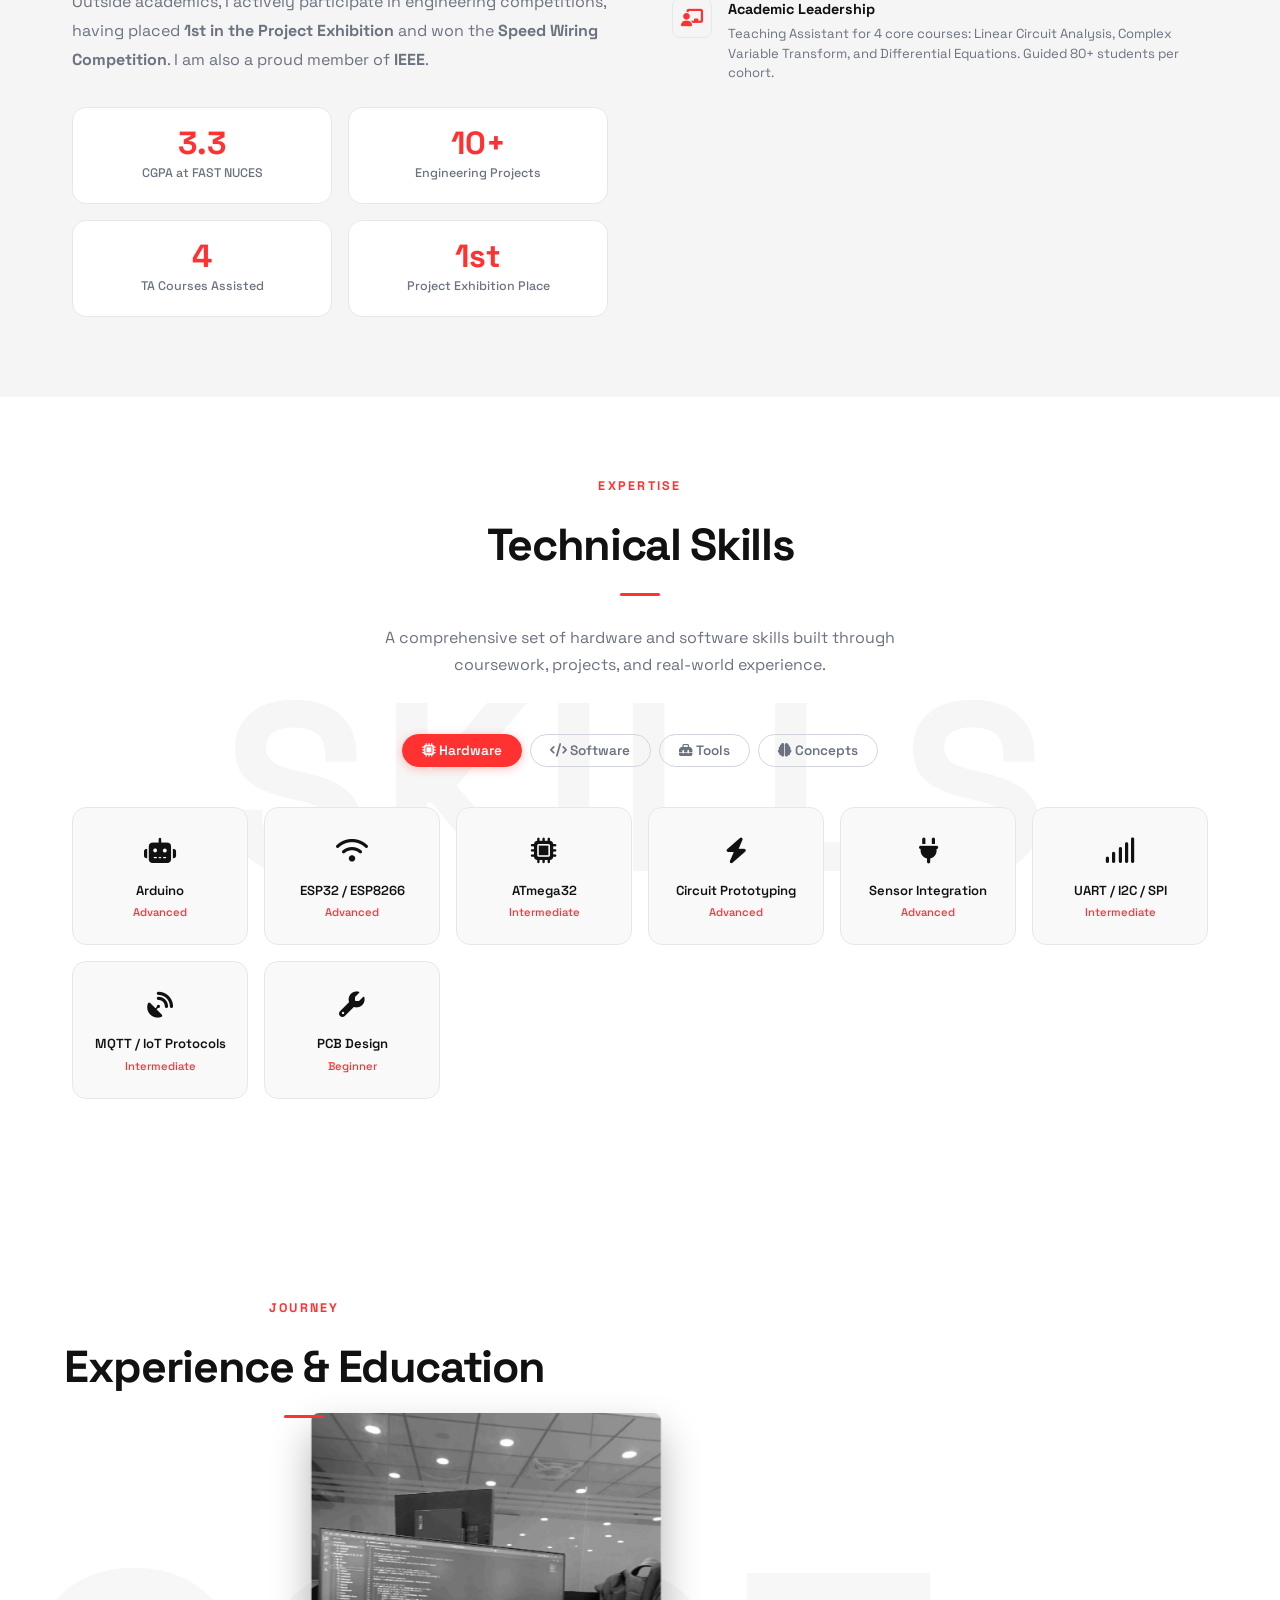
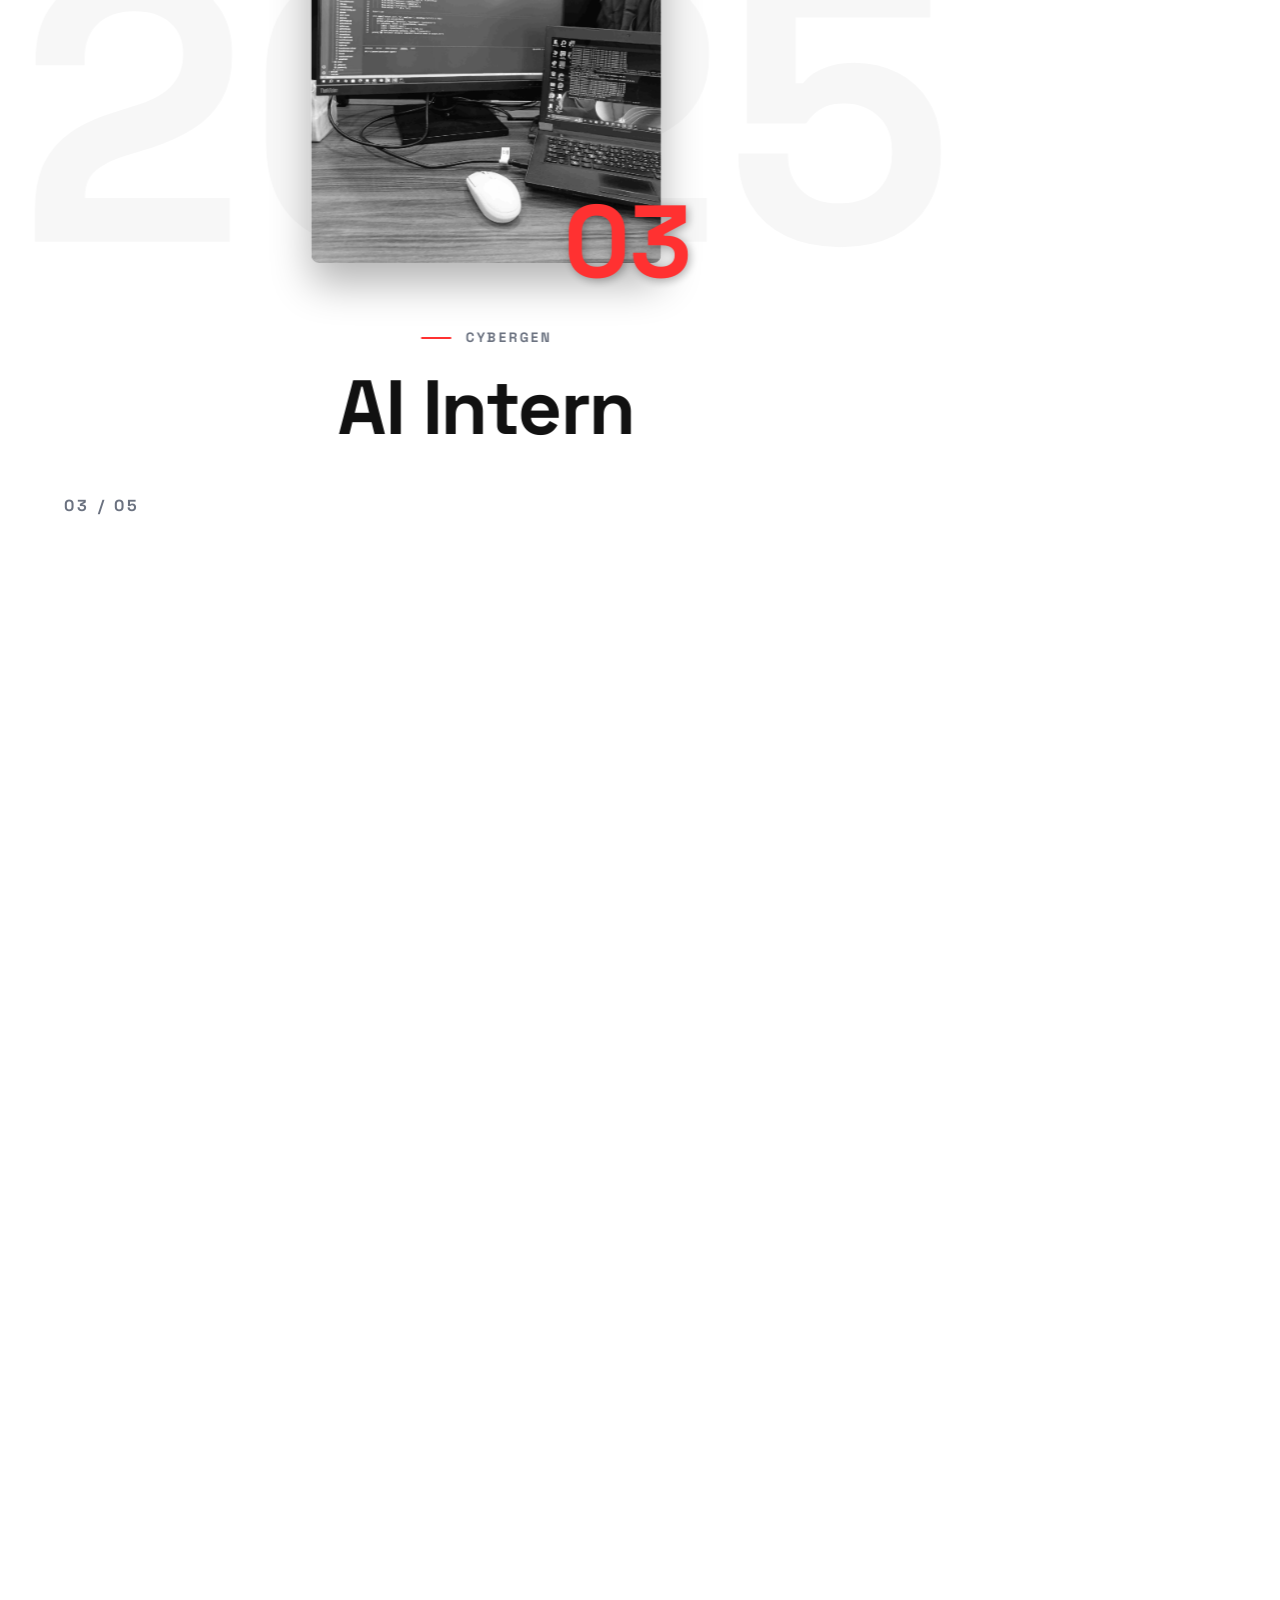
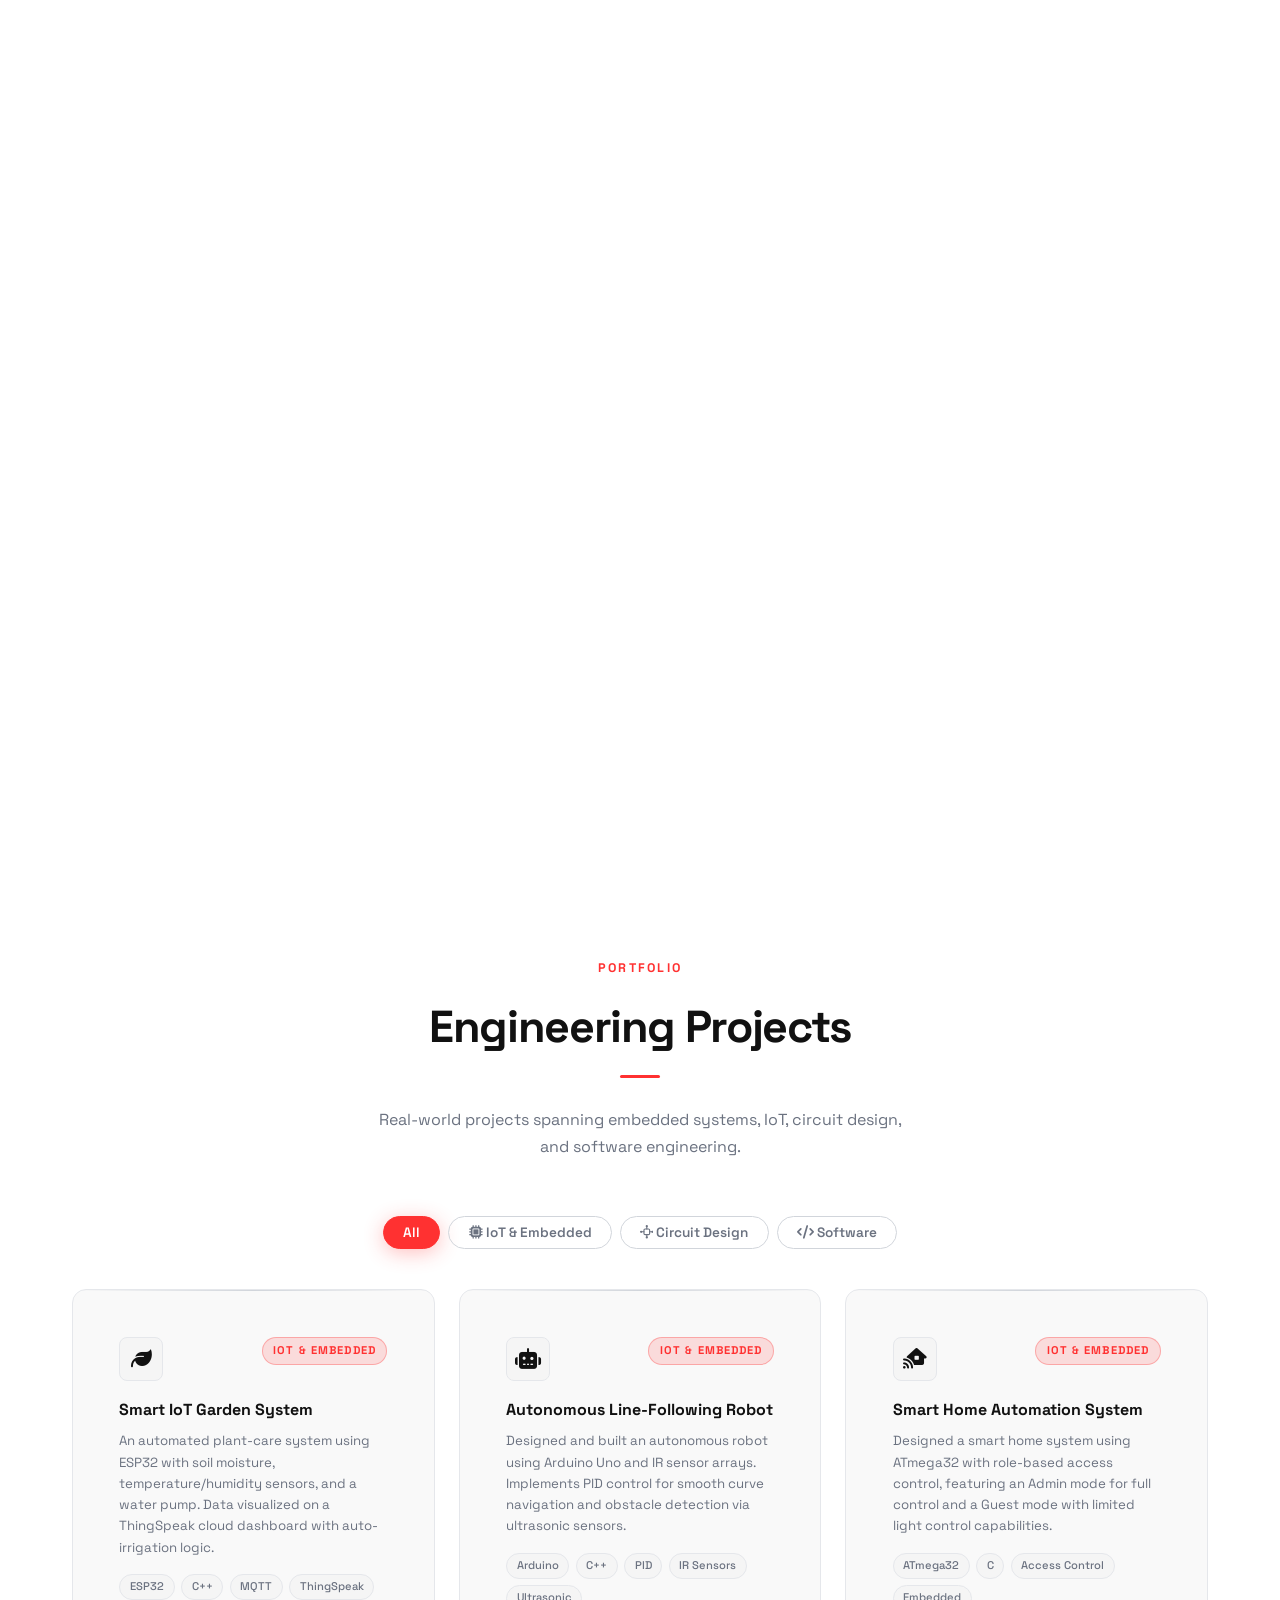
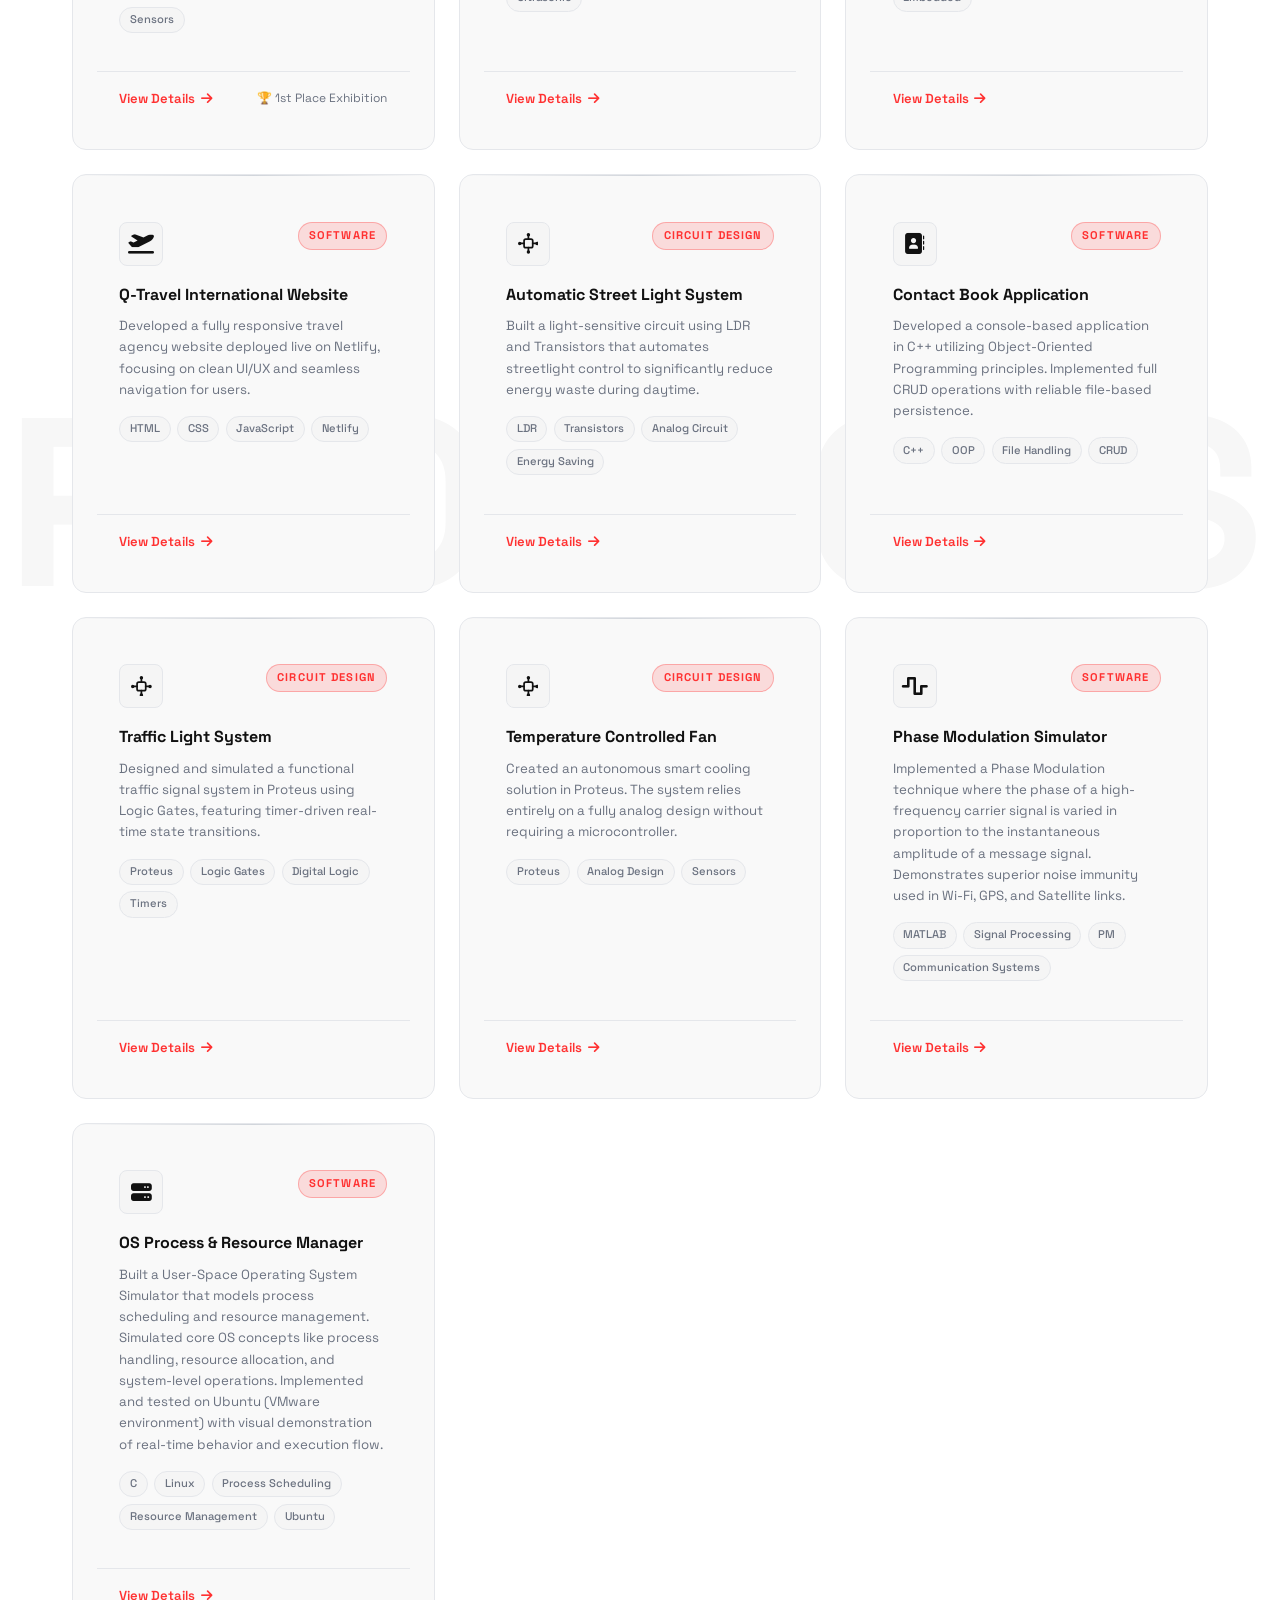
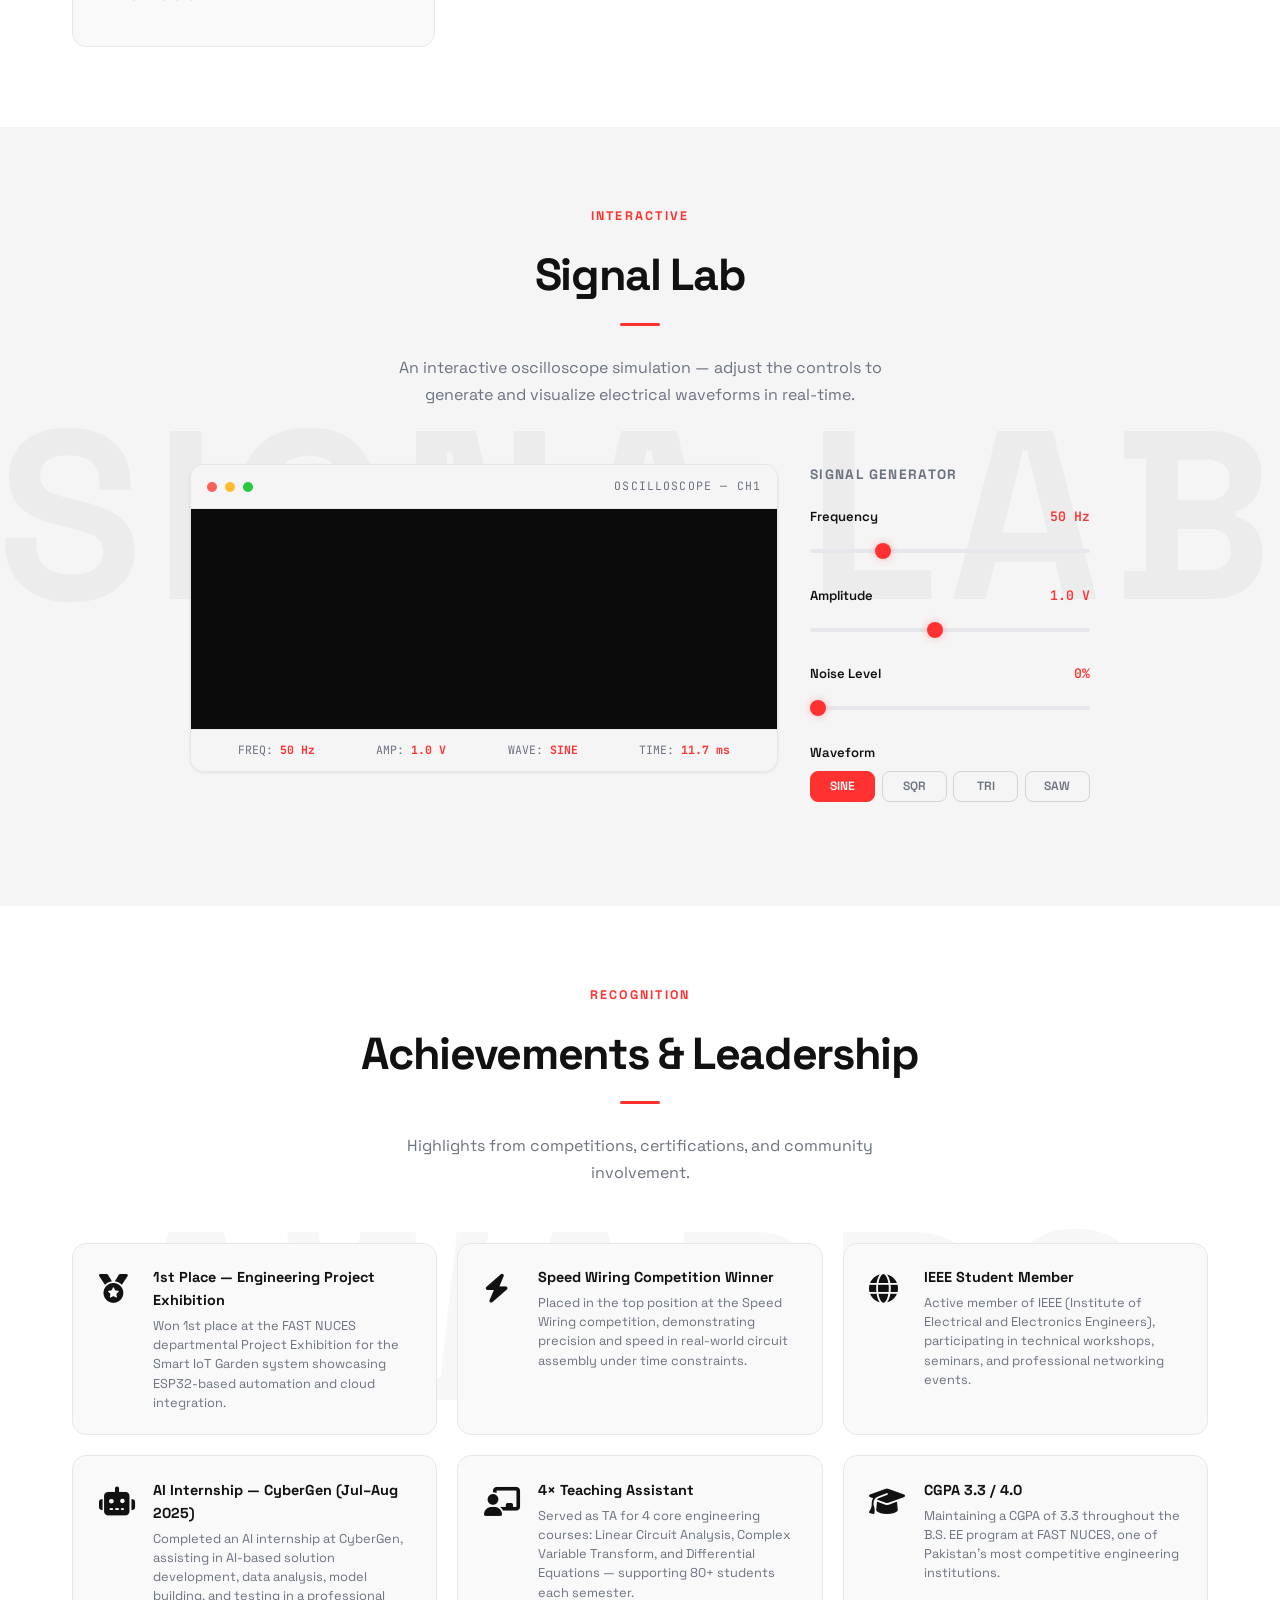
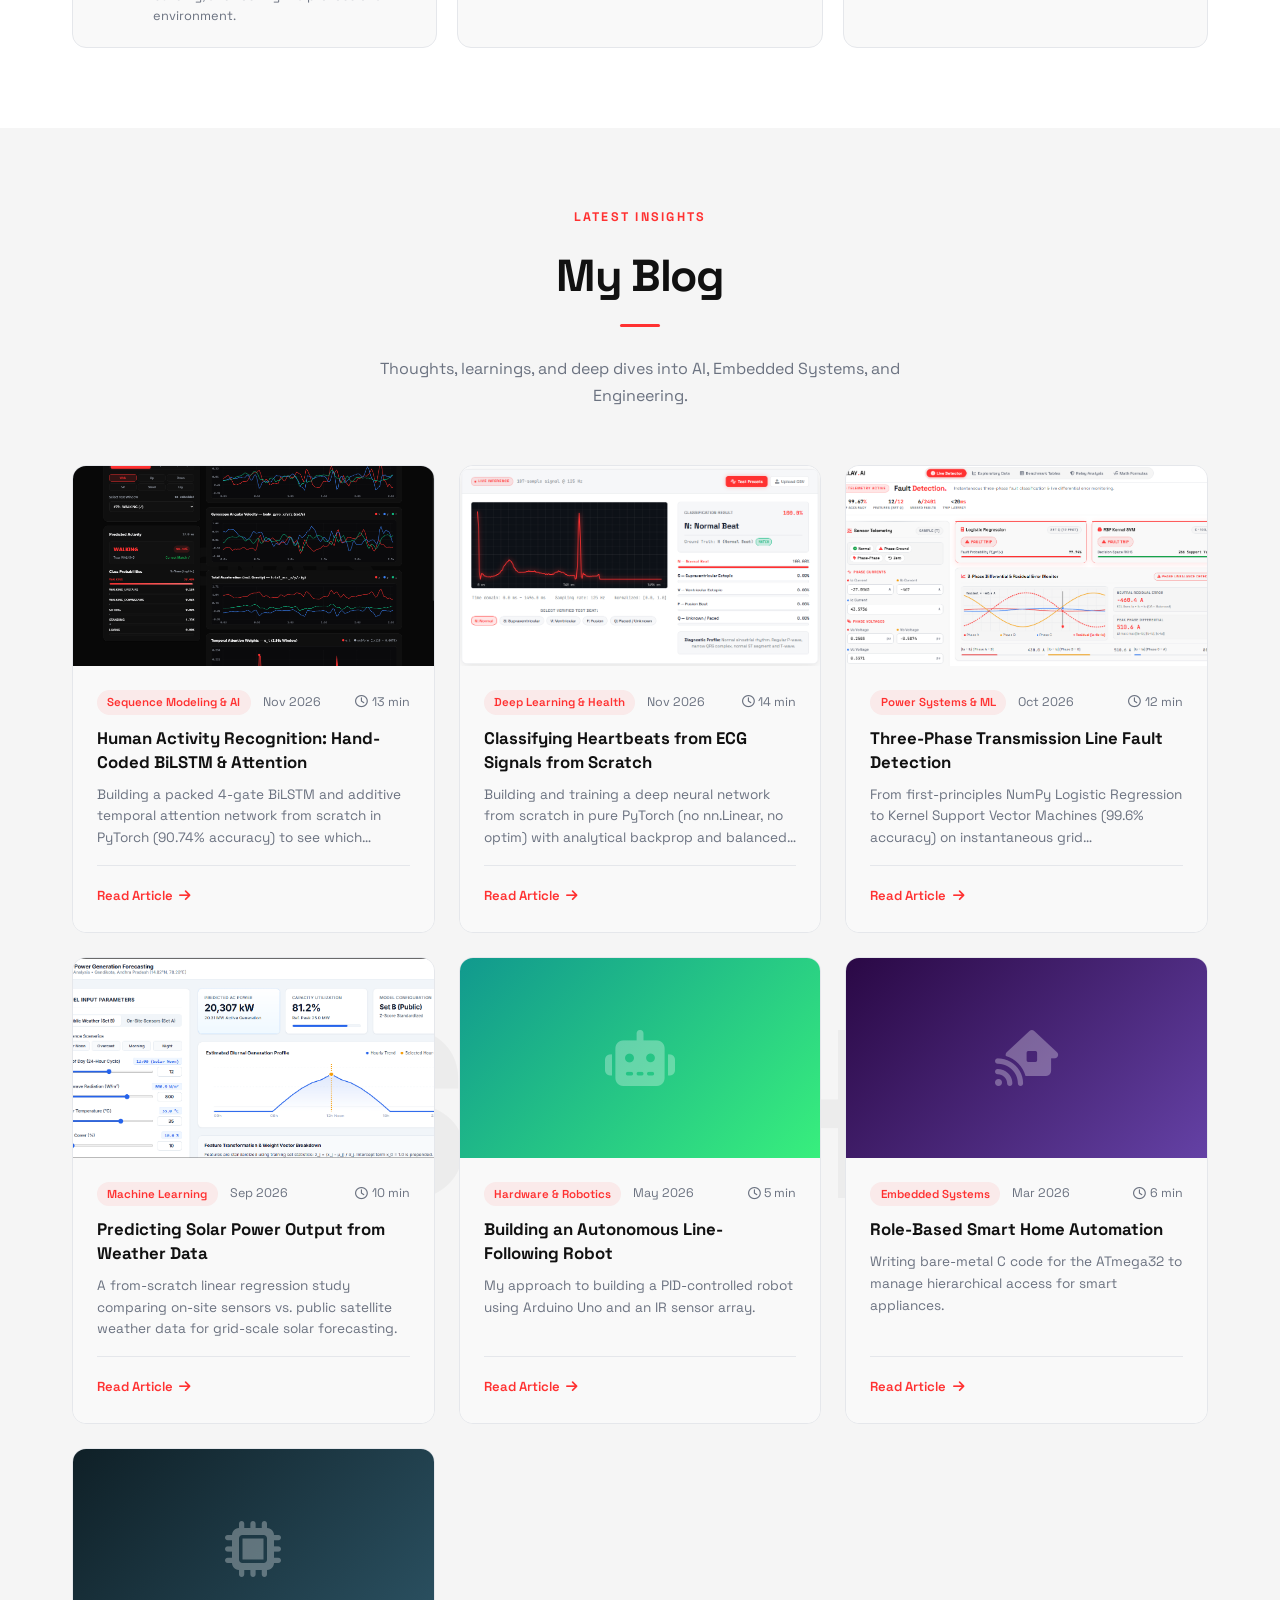
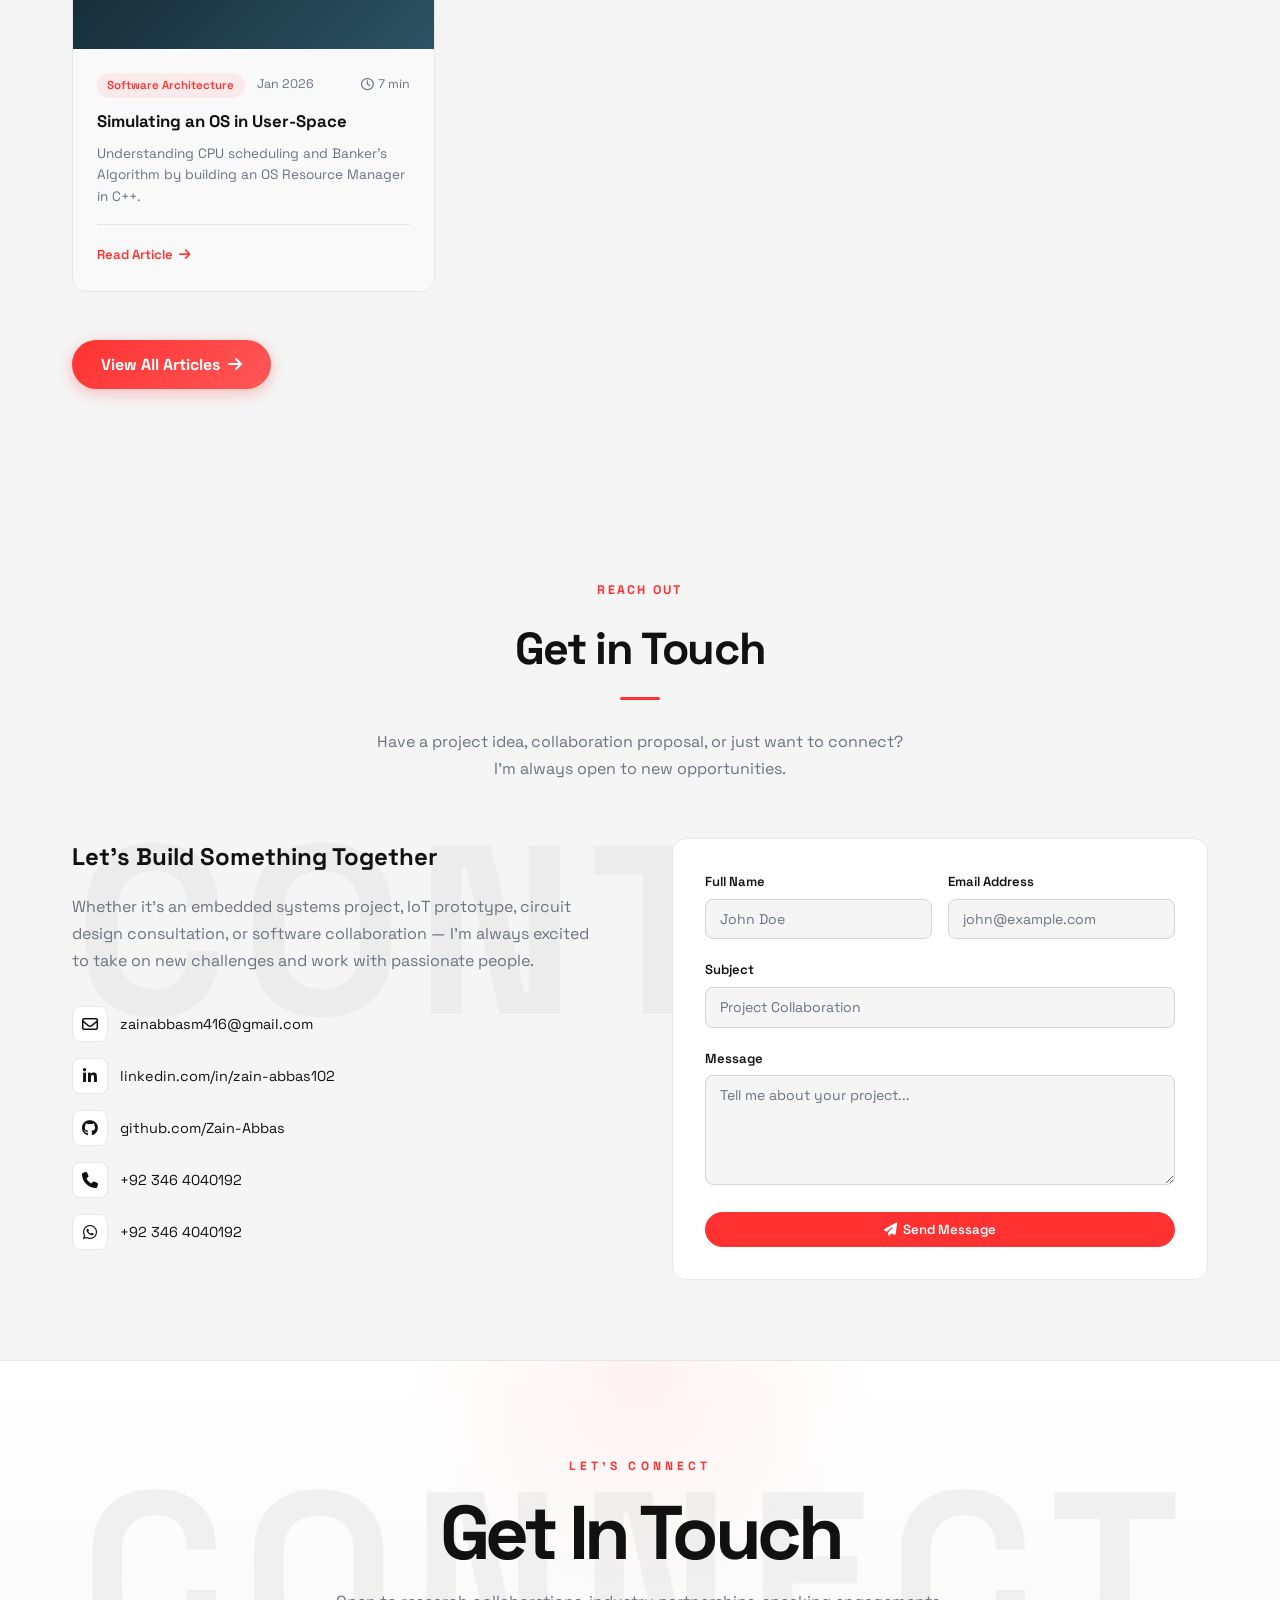
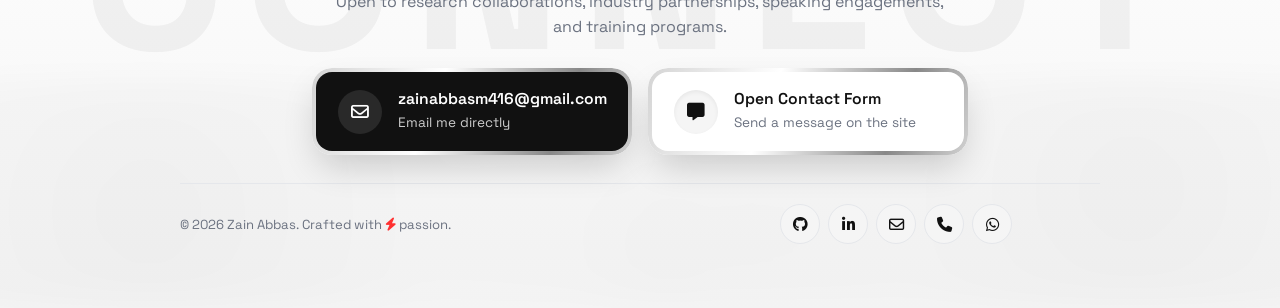
==== commit 11978e2c: "Add Human Activity Recognition BiLSTM + Attention blog post and card" ====
--- a/index.html
+++ b/index.html
@@ -1429,7 +1429,38 @@
         </div>
 
         <div class="blog-grid reveal" style="margin-top: 3rem">
-          <!-- Card: ECGNet Heartbeat Classification (NEW) -->
+          <!-- Card: Human Activity Recognition (BiLSTM + Attention) (NEW) -->
+          <article class="blog-card" data-category="ml">
+            <div
+              class="blog-card-img"
+              style="background-image: url('Images/blog/har/frontend_screenshot.png'); background-size: cover; background-position: center;"
+            >
+            </div>
+            <div class="blog-card-body">
+              <div class="blog-card-meta">
+                <span class="blog-card-tag">Sequence Modeling &amp; AI</span>
+                <span class="blog-card-date">Nov 2026</span>
+                <span class="blog-card-time"
+                  ><i class="fa-regular fa-clock"></i> 13 min</span
+                >
+              </div>
+              <h3 class="blog-card-title">
+                <a href="blog.html#har-bilstm-attention"
+                  >Human Activity Recognition: Hand-Coded BiLSTM &amp; Attention</a
+                >
+              </h3>
+              <p class="blog-card-excerpt">
+                Building a packed 4-gate BiLSTM and additive temporal attention network from scratch in PyTorch (90.74% accuracy) to see which moments in phone IMU streams drive predictions.
+              </p>
+              <div class="blog-card-footer">
+                <a href="blog.html#har-bilstm-attention" class="blog-read-more"
+                  >Read Article <i class="fa-solid fa-arrow-right"></i>
+                </a>
+              </div>
+            </div>
+          </article>
+
+          <!-- Card: ECGNet Heartbeat Classification -->
           <article class="blog-card" data-category="ml">
             <div
               class="blog-card-img"
